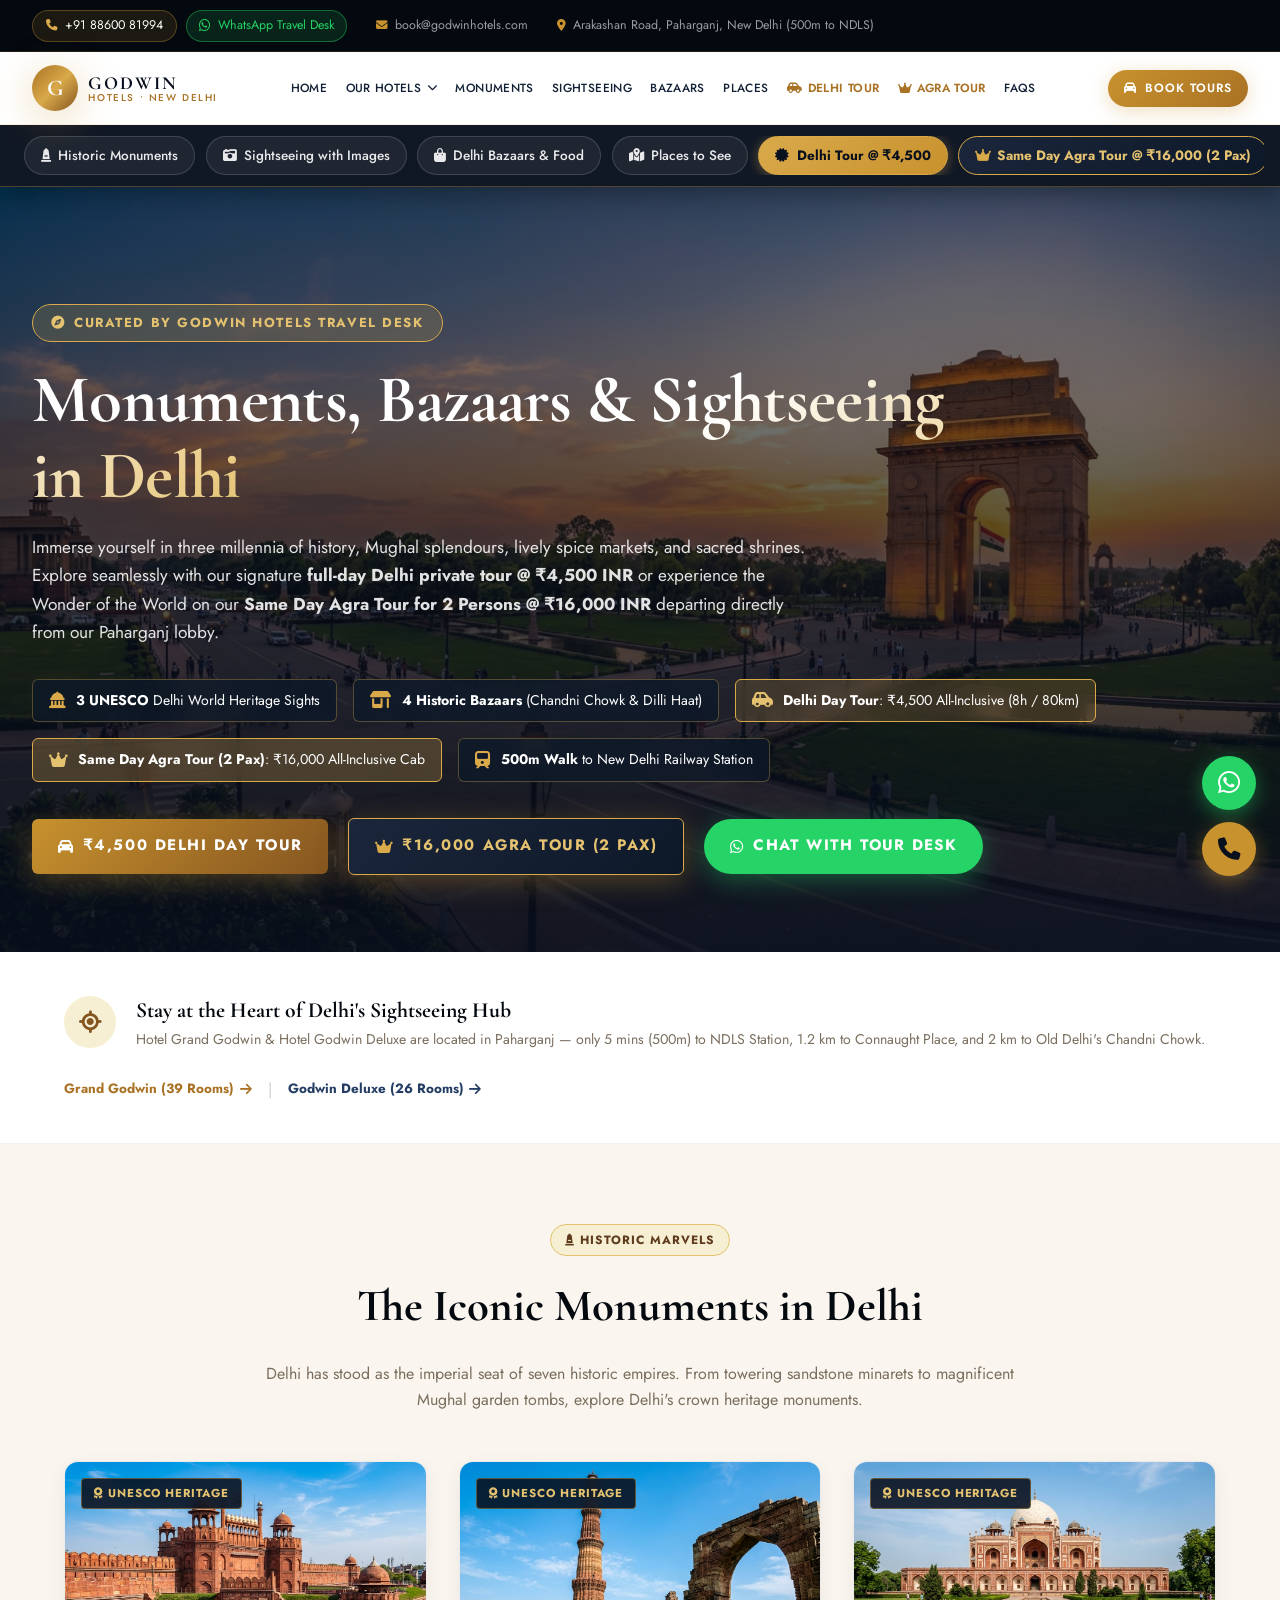
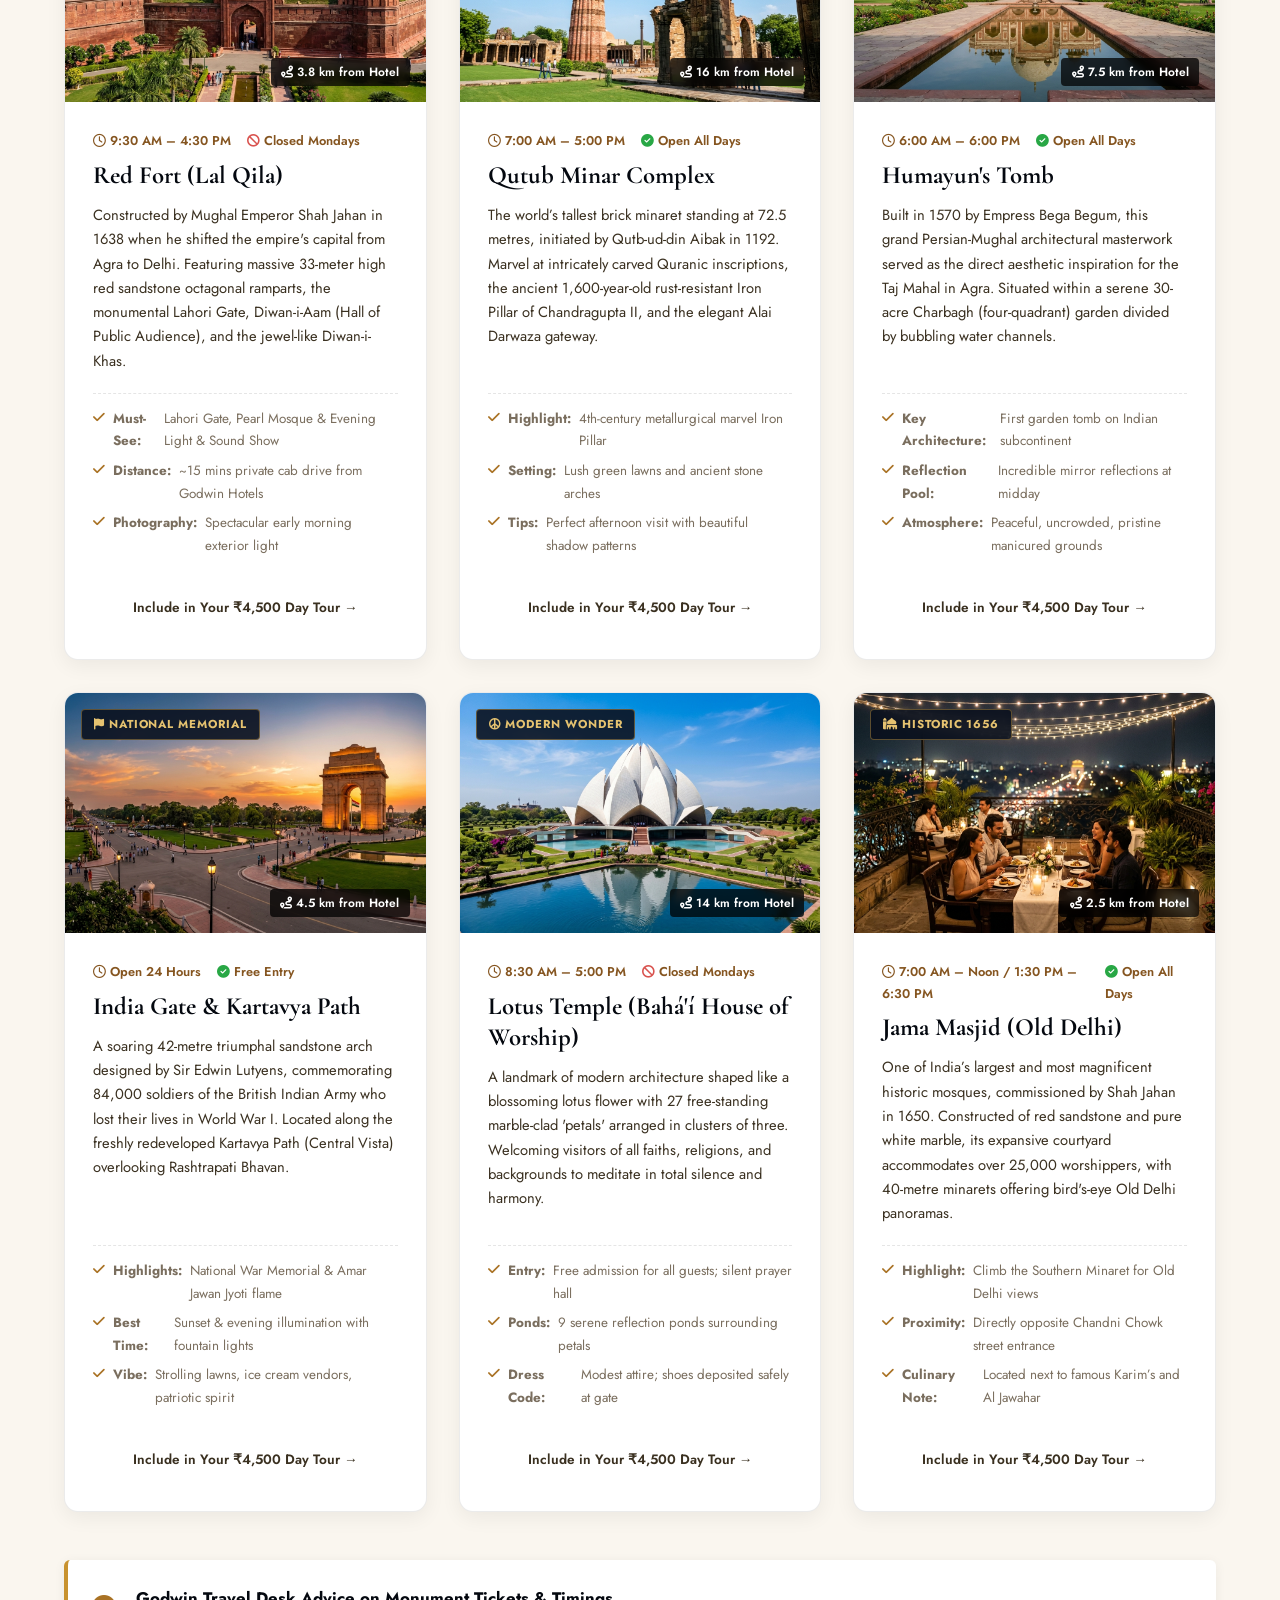
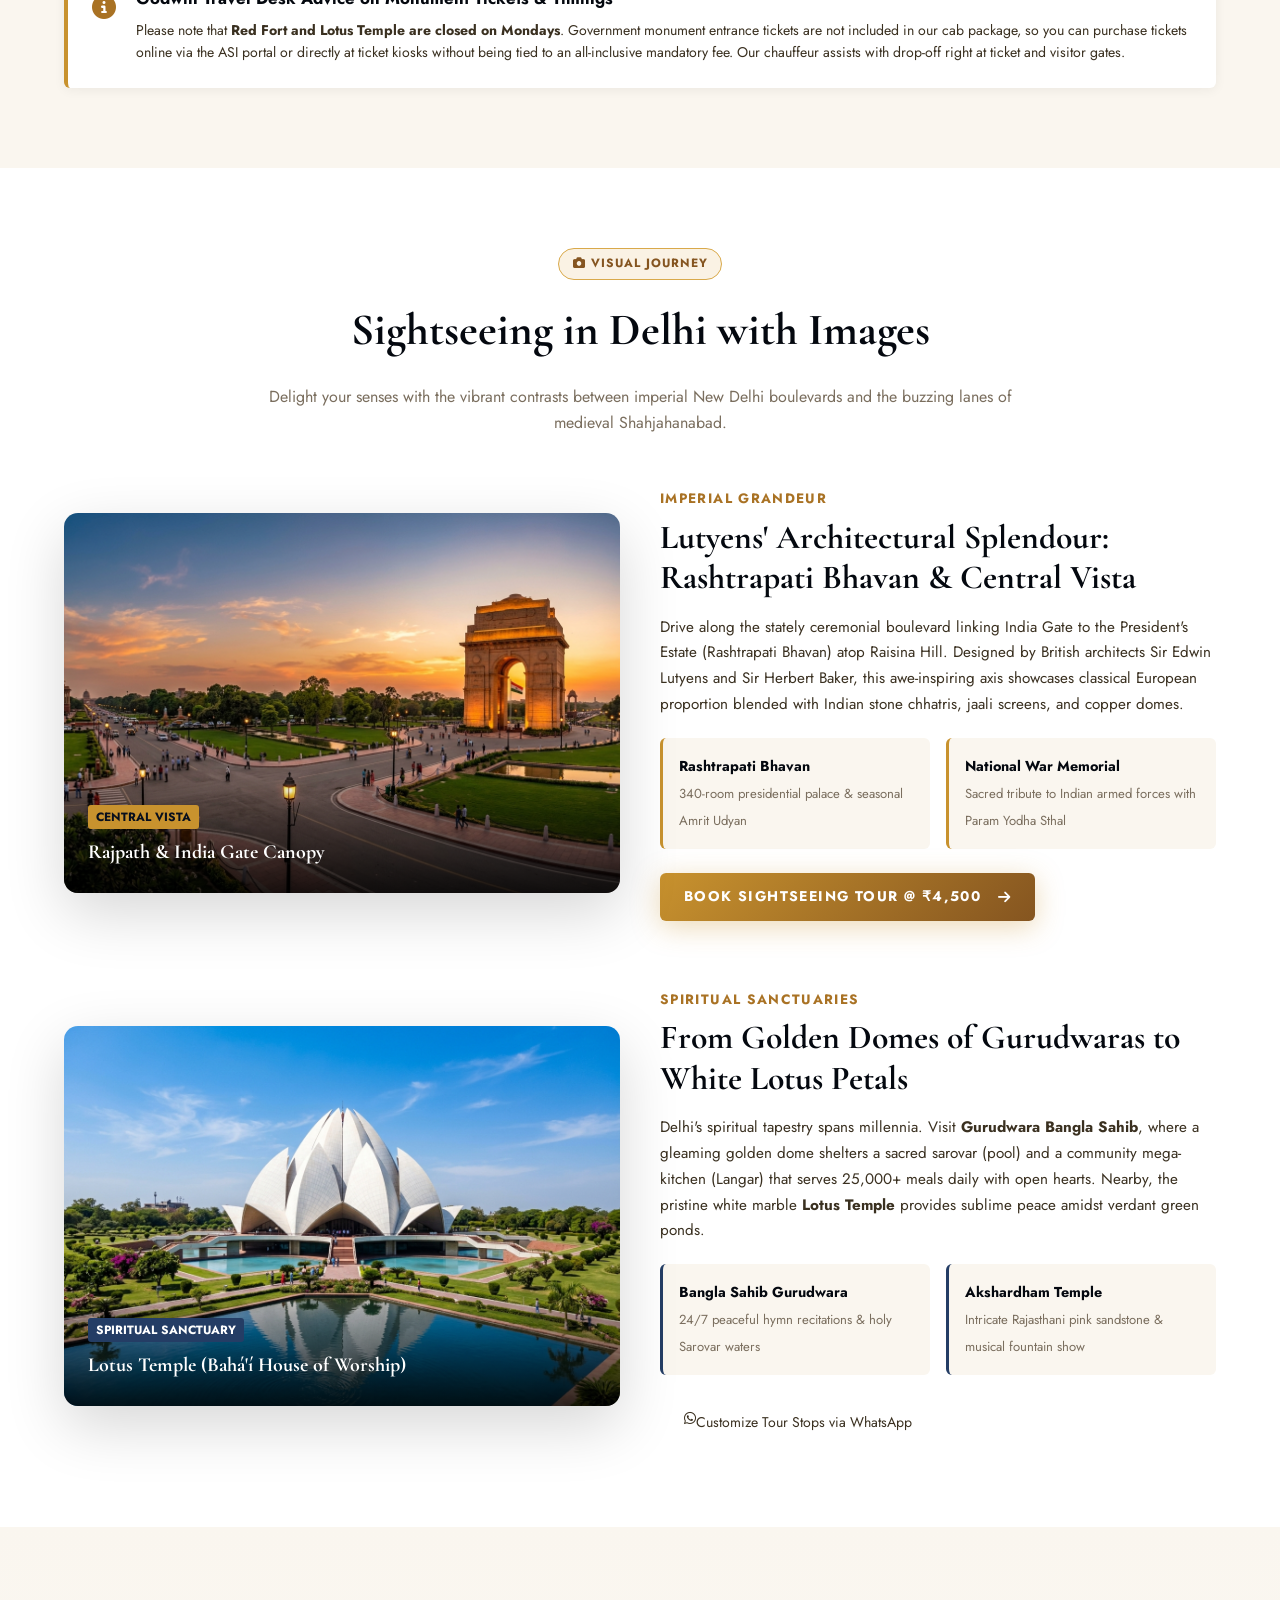
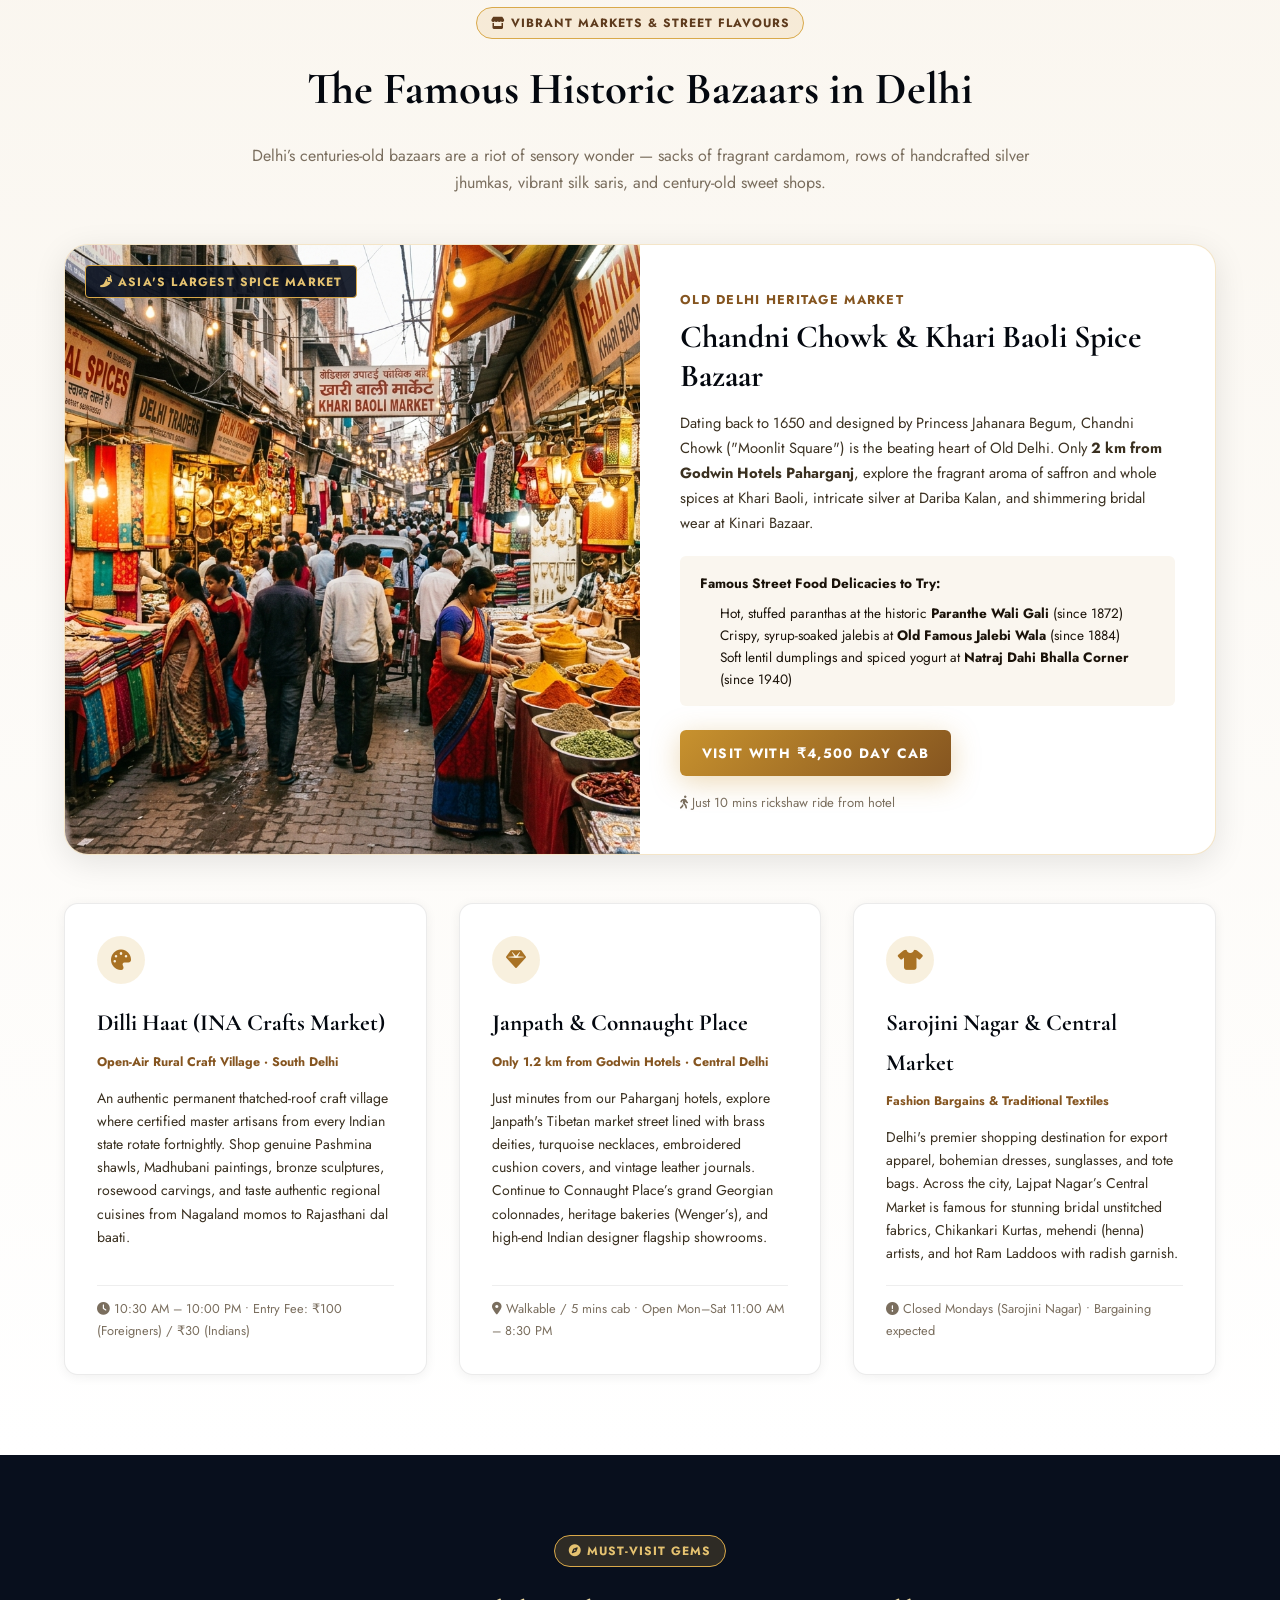
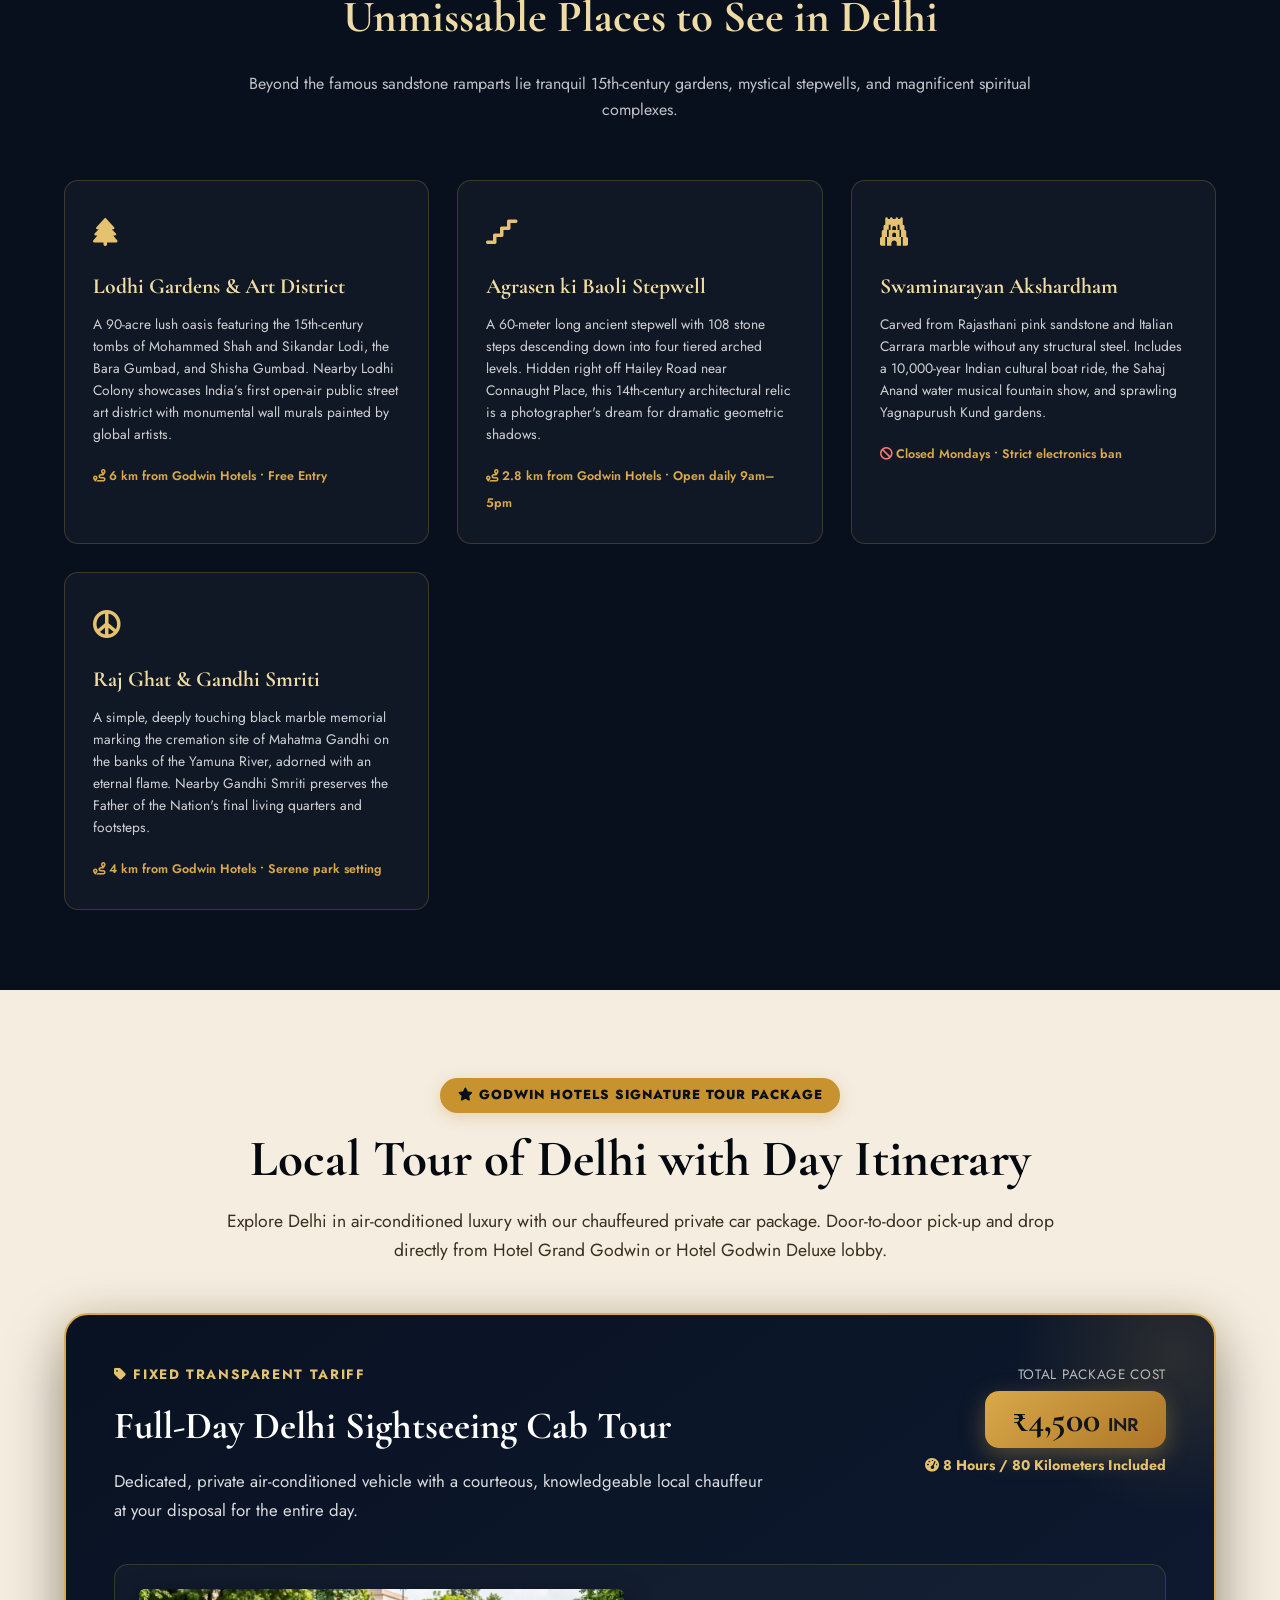
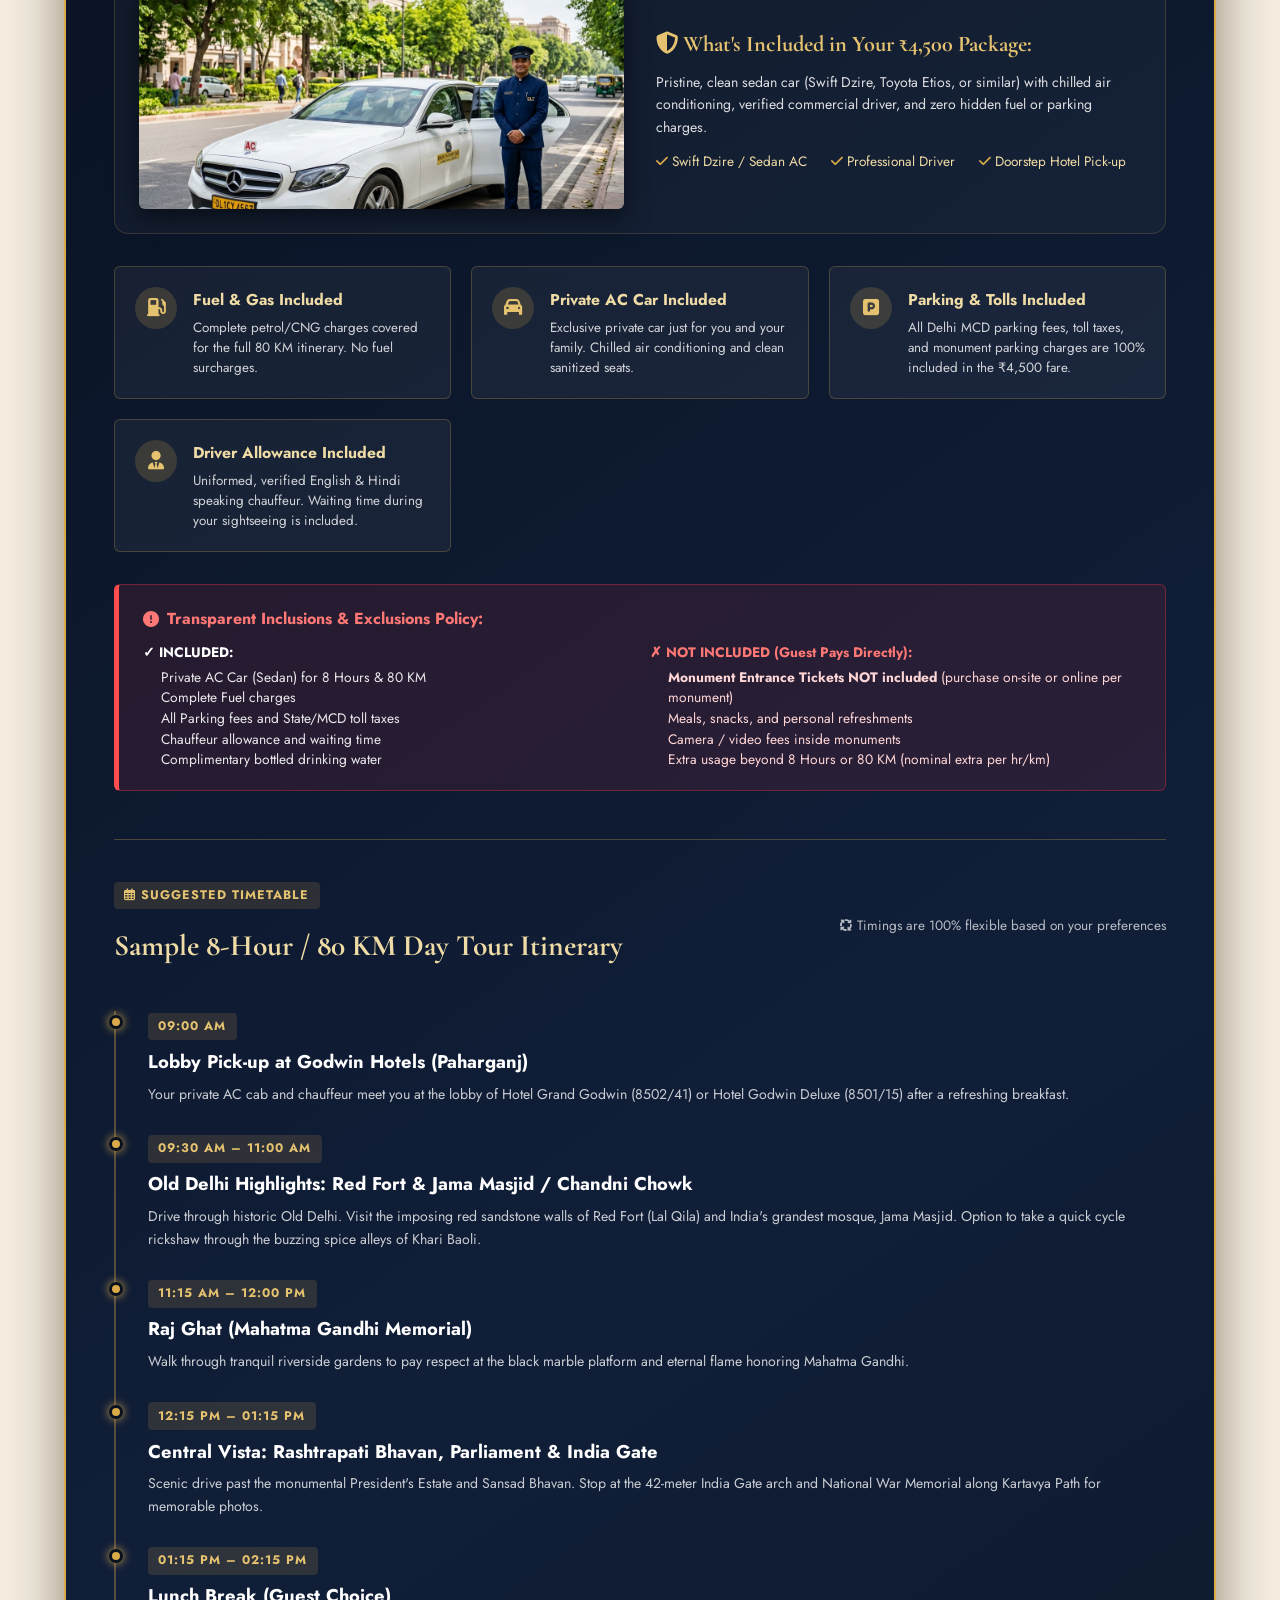
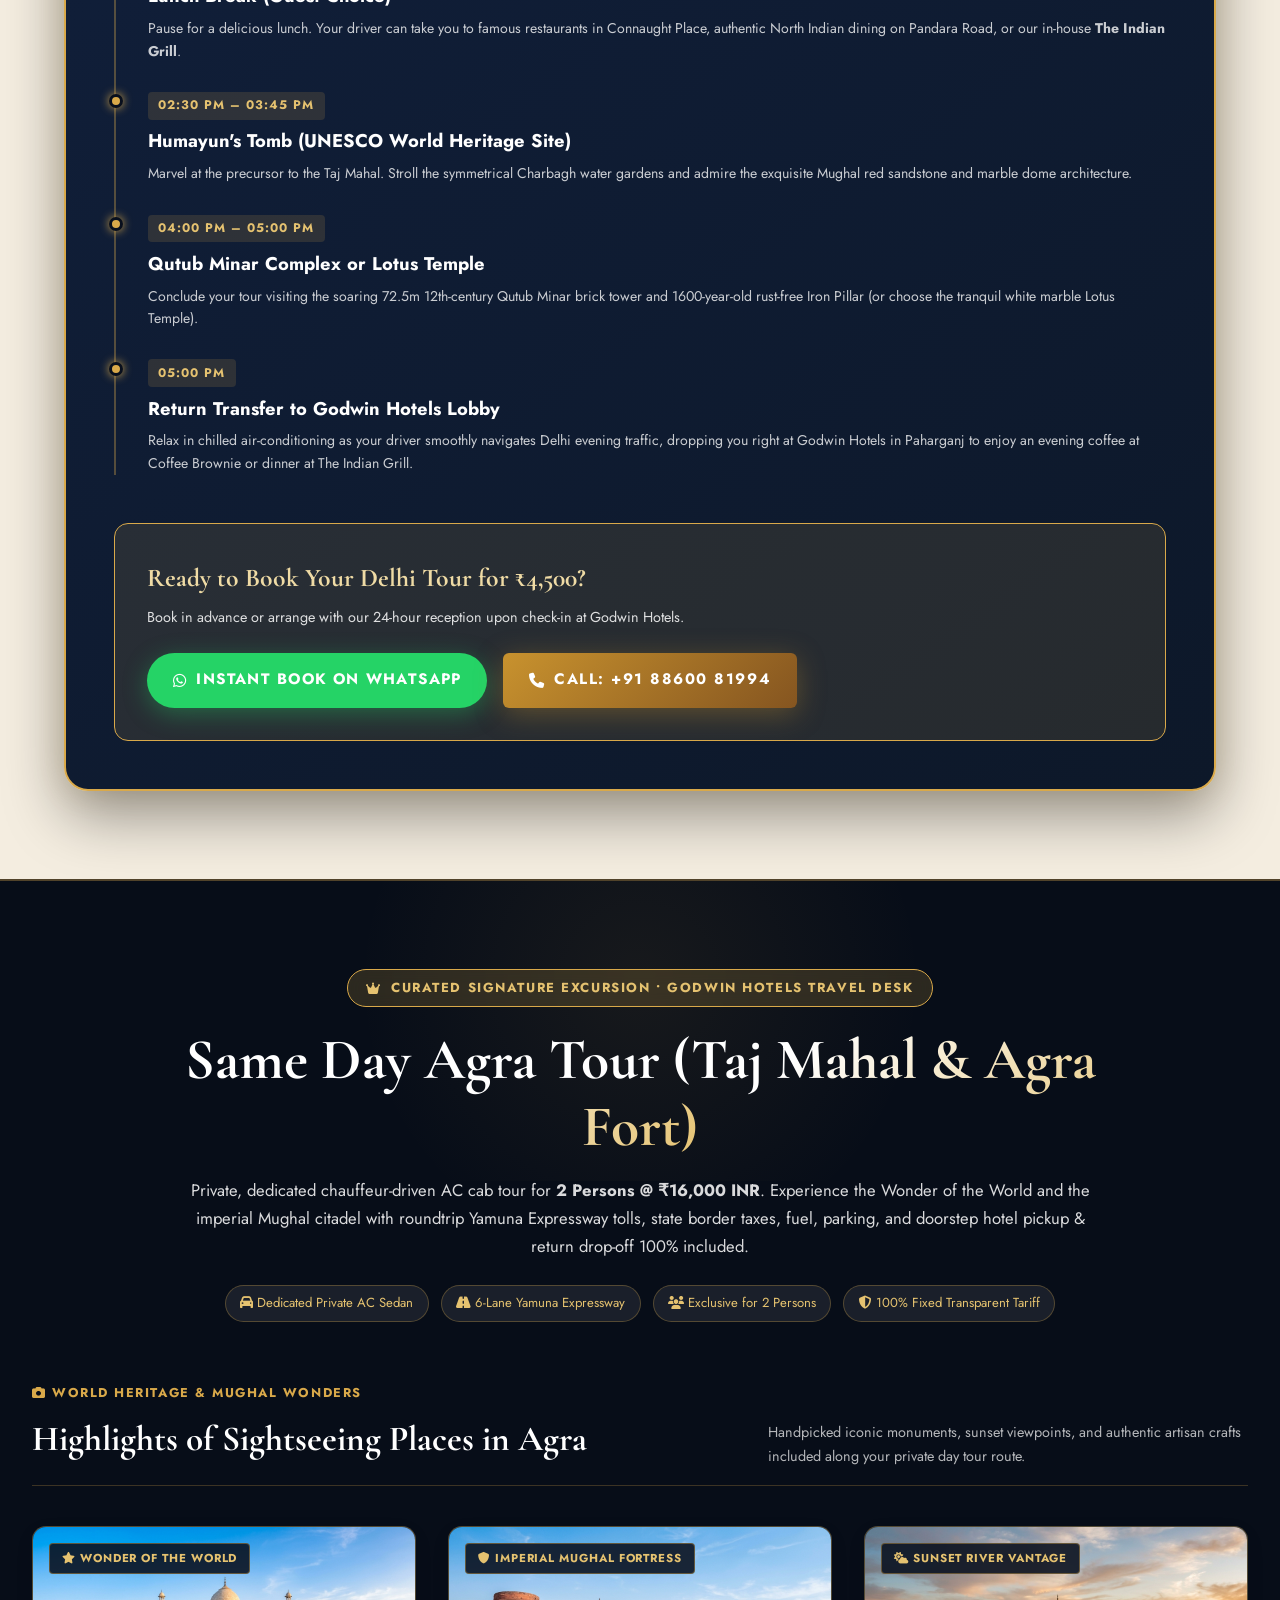
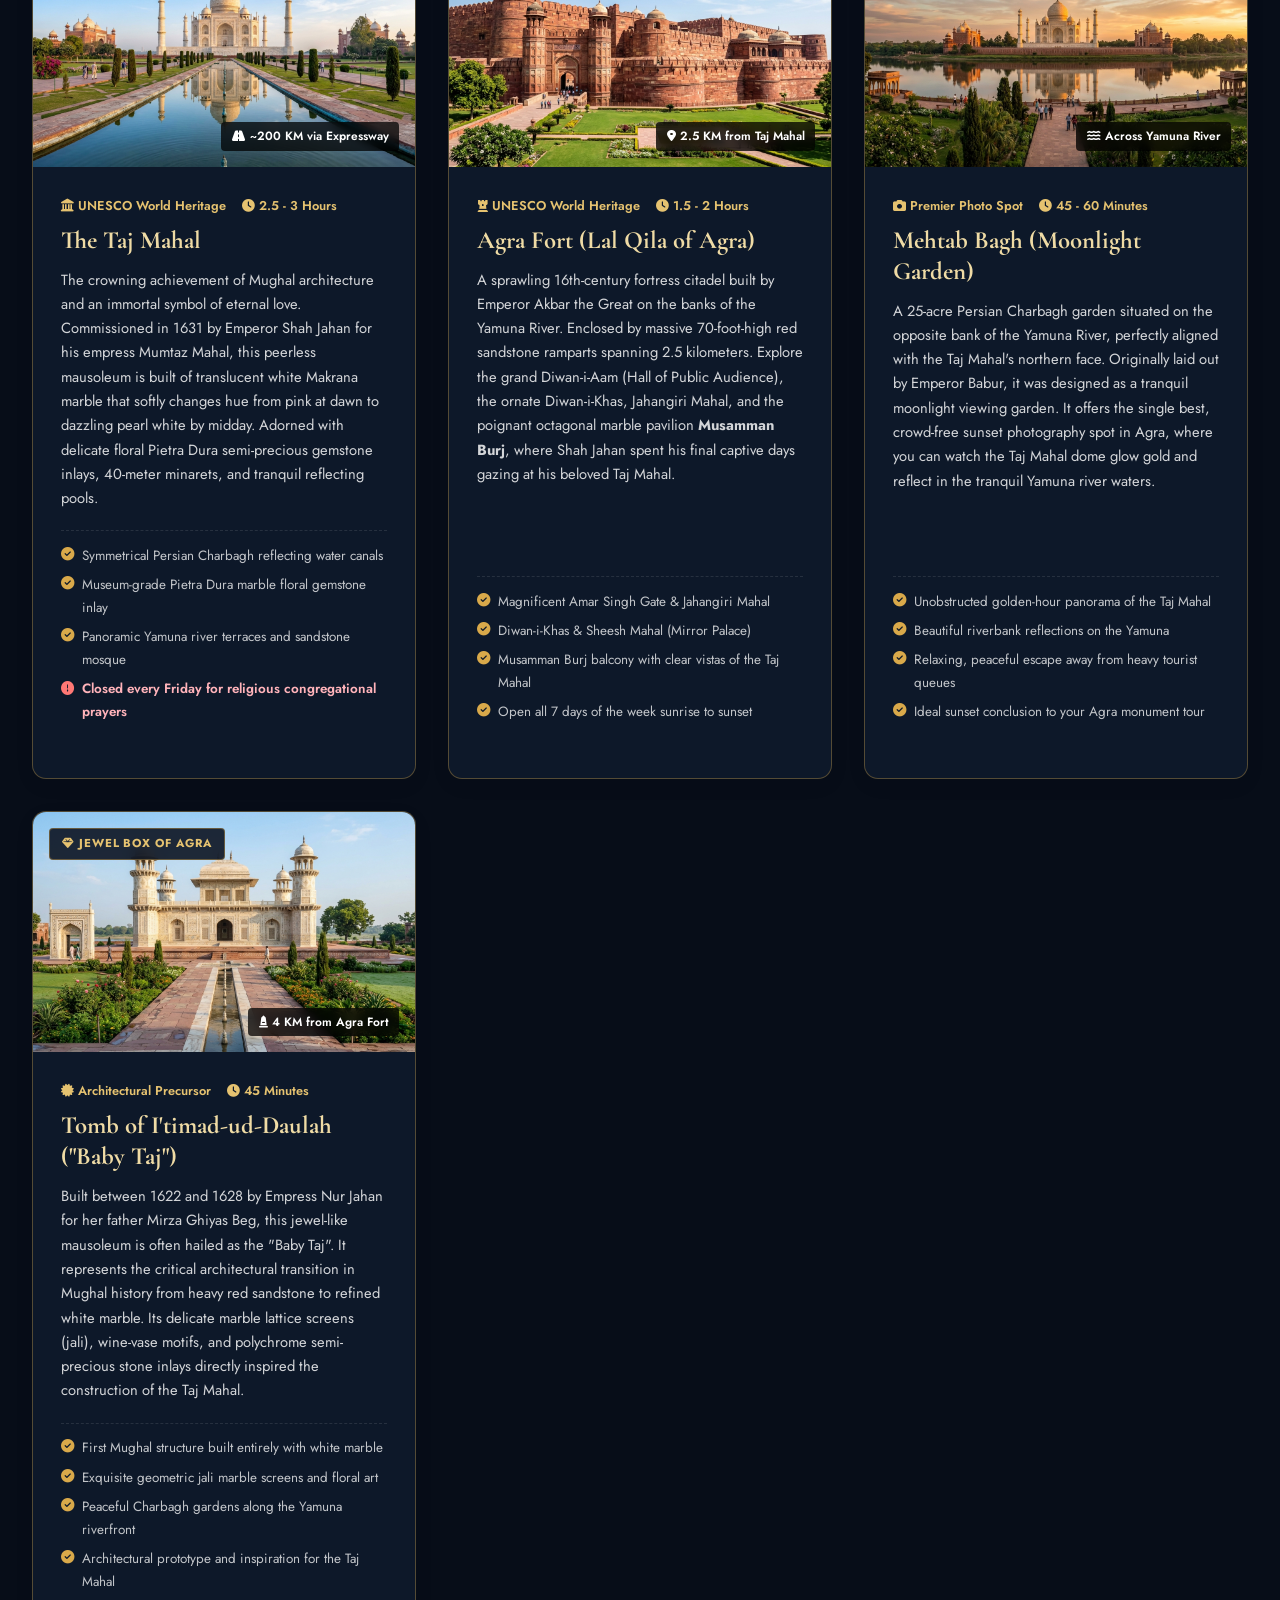
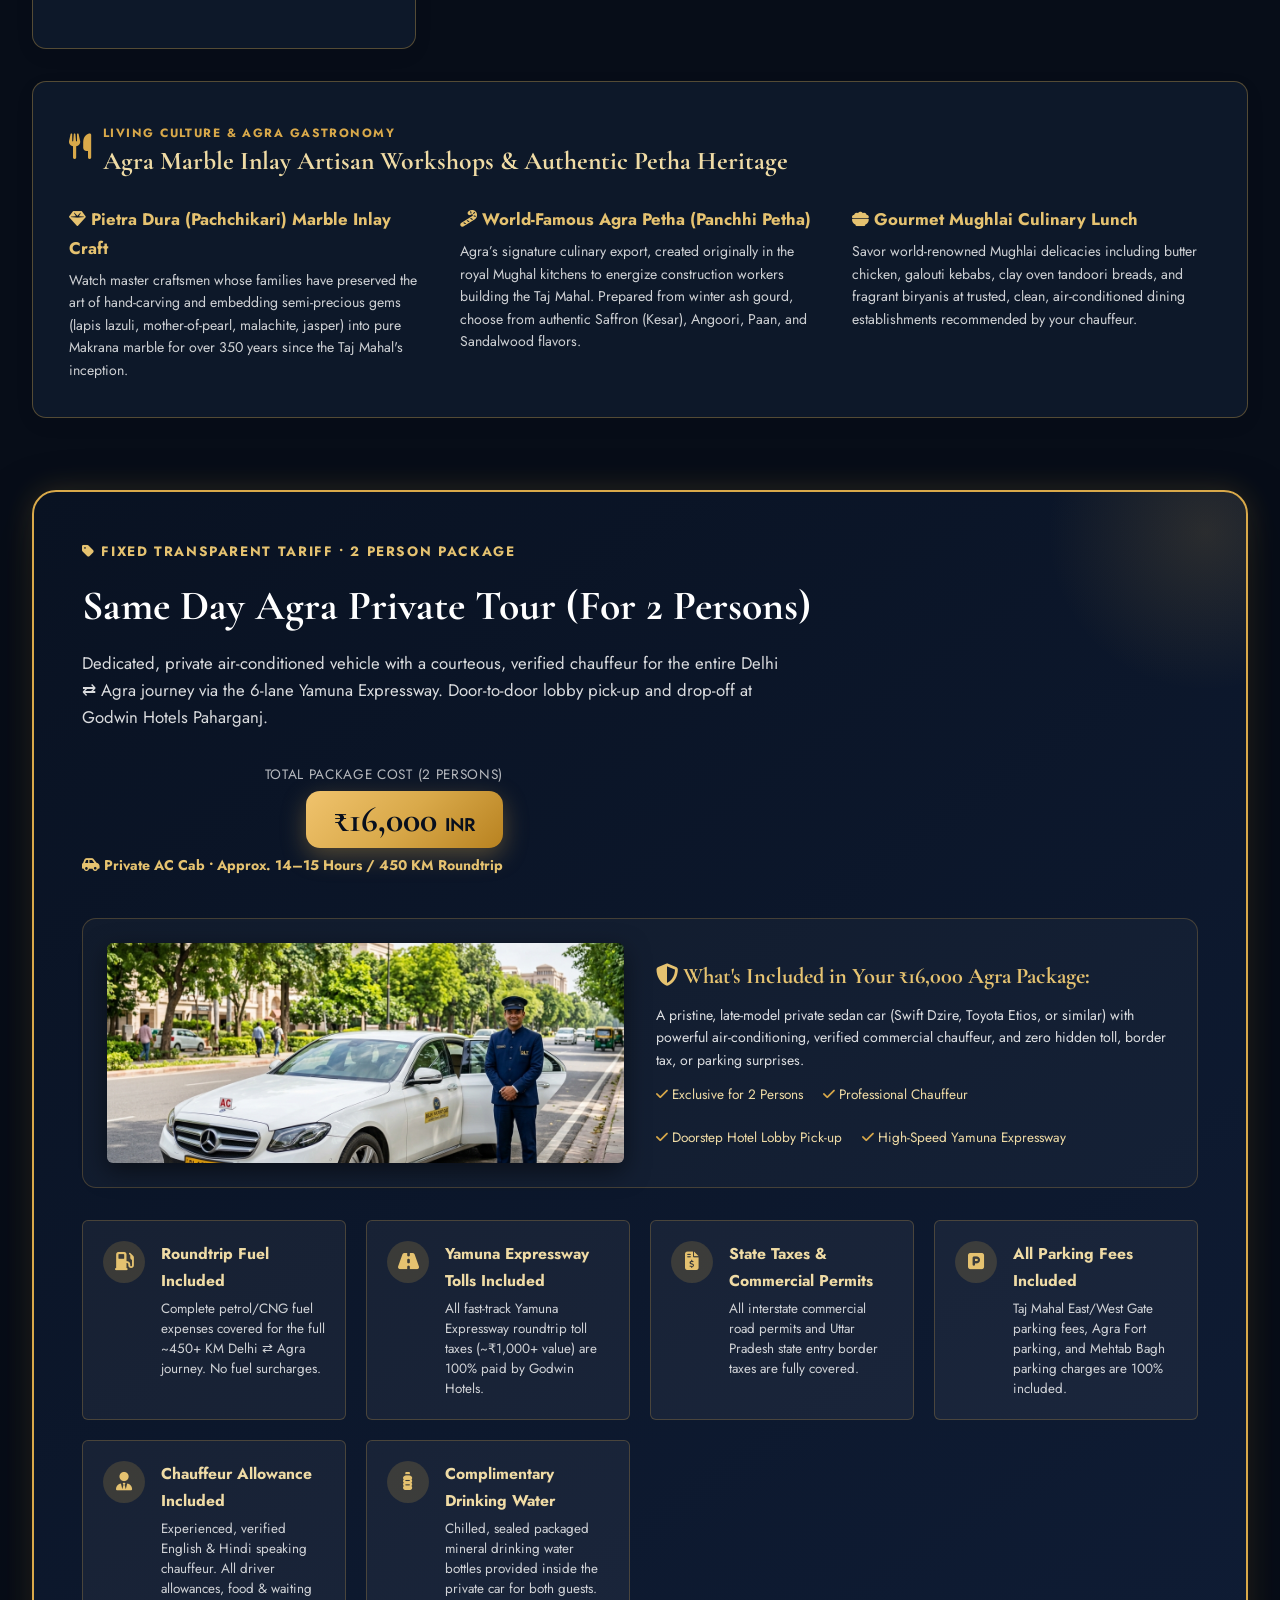
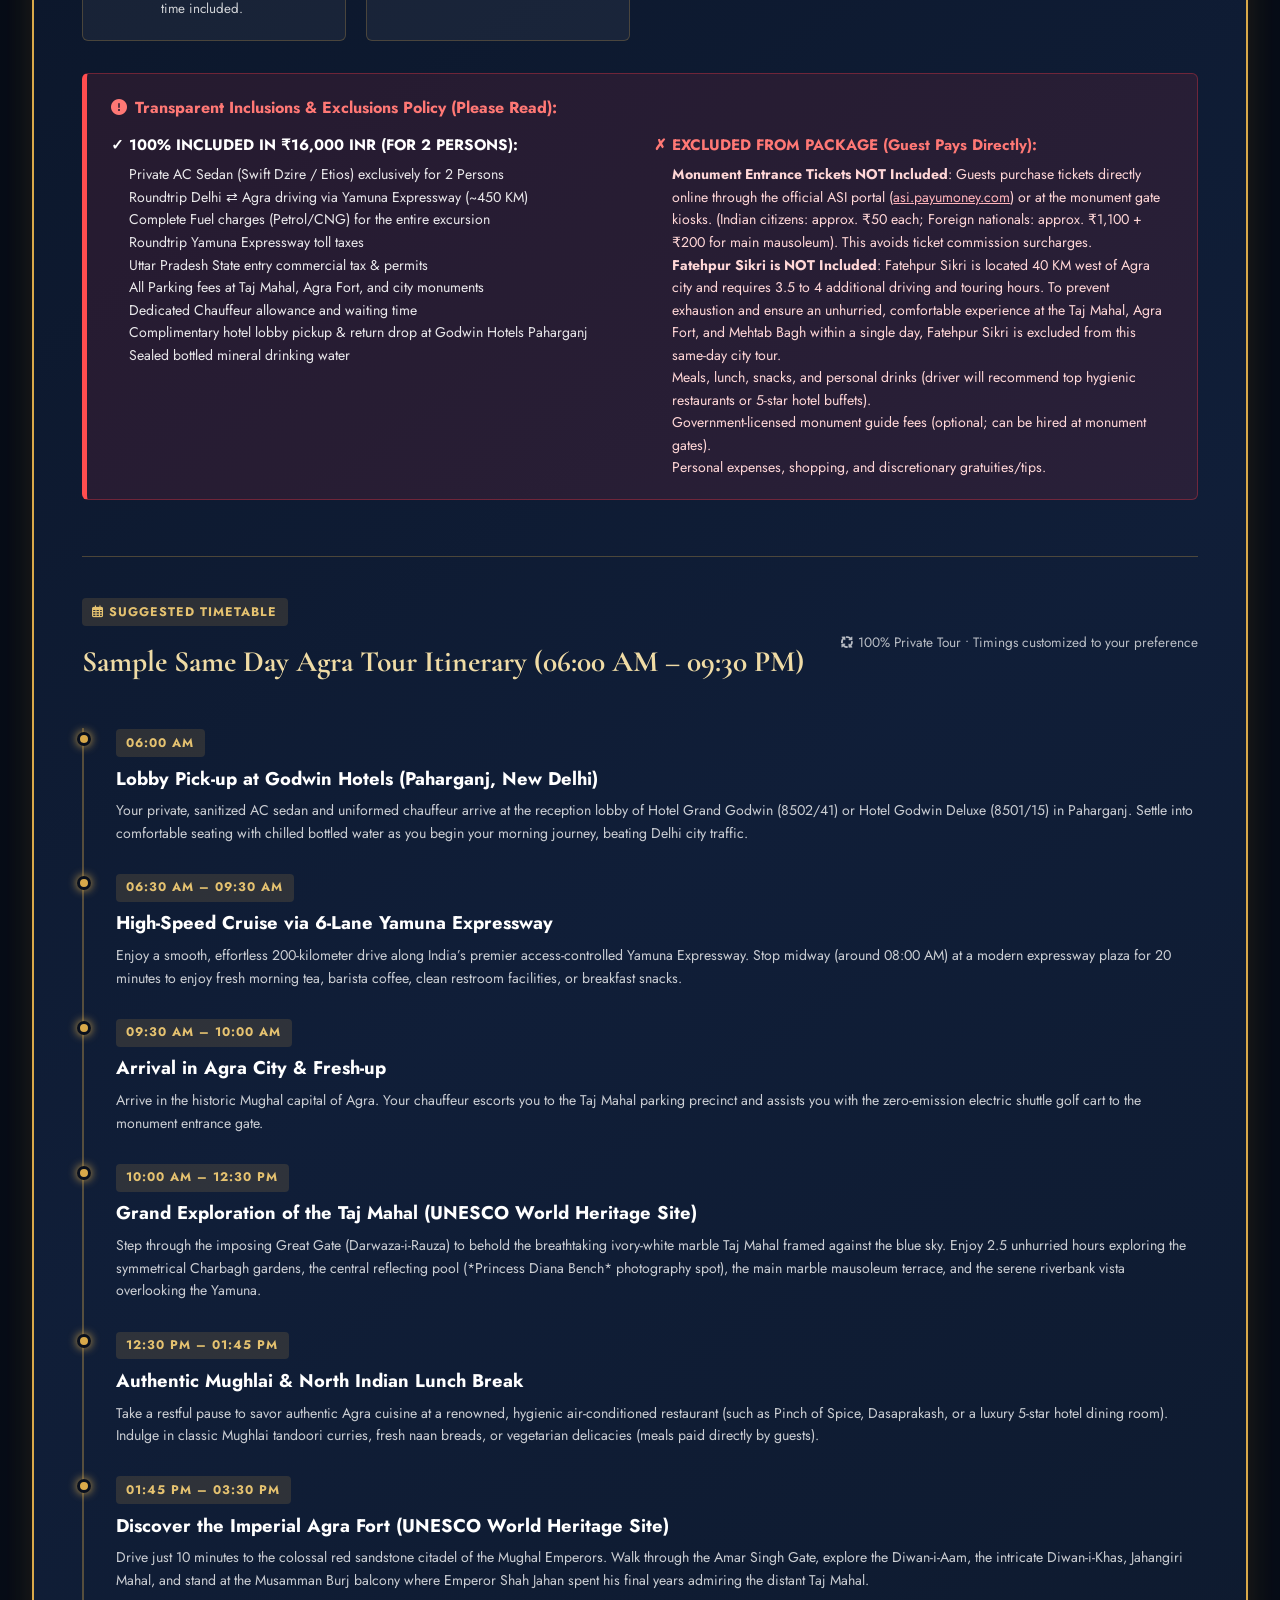
==== delhi-sightseeing/index.html @ 2bdeebdd "fix(footer): remove misplaced Facts Sheet JSON link and update sightseeing nav" ====
<!DOCTYPE html>
<html lang="en">
<head>
  <meta charset="UTF-8">
  <meta name="viewport" content="width=device-width, initial-scale=1.0, viewport-fit=cover">
  <meta name="theme-color" content="#080f1d">
  <title>Delhi Sightseeing &amp; Same Day Agra Tour (Taj Mahal) | Godwin Hotels Delhi</title>
  <meta name="description" content="Discover top Delhi monuments and book our 1-Day Delhi Tour @ ₹4,500 INR or Same Day Agra Tour for 2 Persons @ ₹16,000 INR (Taj Mahal &amp; Agra Fort) with private AC car, driver, fuel, expressway tolls &amp; parking included. Lobby pickup at Godwin Hotels Paharganj.">
  <meta name="keywords" content="delhi sightseeing, same day agra tour, agra tour from delhi, taj mahal tour 16000, agra tour 2 persons, monuments in delhi, delhi day tour 4500, agra fort, mehtab bagh, godwin hotels travel desk">
  <link rel="canonical" href="https://godwinhotels.com/delhi-sightseeing/">

  <!-- Open Graph / Meta -->
  <meta property="og:type" content="website">
  <meta property="og:title" content="Delhi Sightseeing &amp; Same Day Agra Tour (Taj Mahal &amp; Agra Fort) | Godwin Hotels">
  <meta property="og:description" content="Explore Delhi's historic sights or take our Same Day Agra Tour for 2 Persons @ ₹16,000 INR with private AC car, driver, fuel, Yamuna Expressway tolls, taxes, and parking included.">
  <meta property="og:image" content="../assets/images/taj_mahal.jpg">
  <meta property="og:url" content="https://godwinhotels.com/delhi-sightseeing/">

  <!-- Favicon & Fonts -->
  <link rel="icon" type="image/x-icon" href="../assets/images/favicon.ico">
  <link rel="preconnect" href="https://fonts.googleapis.com">
  <link rel="preconnect" href="https://fonts.gstatic.com" crossorigin>
  <link href="https://fonts.googleapis.com/css2?family=Cormorant+Garamond:ital,wght@0,300;0,400;0,500;0,600;0,700;1,300;1,400;1,600&family=Jost:wght@200;300;400;500;600;700&family=Playfair+Display:ital,wght@0,400;0,700;1,400&display=swap" rel="stylesheet">
  <link rel="stylesheet" href="https://cdnjs.cloudflare.com/ajax/libs/font-awesome/6.5.1/css/all.min.css" integrity="sha512-DTOQO9RWCH3ppGqcWaEA1BIZOC6xxalwEsw9c2QQeAIftl+Vegovlnee1c9QX4TctnWMn13TZye+giMm8e2LwA==" crossorigin="anonymous" referrerpolicy="no-referrer">

  <!-- Core & Dedicated Styles -->
  <link rel="stylesheet" href="../assets/css/style.css">
  <link rel="stylesheet" href="../assets/css/hotel-page.css">

  <style>
    /* ─── Delhi Sightseeing Specific Page Enhancements ─── */
    .sight-hero {
      position: relative;
      min-height: 85vh;
      display: flex;
      align-items: center;
      background: linear-gradient(180deg, rgba(8, 15, 29, 0.45) 0%, rgba(8, 15, 29, 0.90) 100%),
                  url('../assets/images/delhi_hero.jpg') center/cover no-repeat;
      color: #fff;
      padding: 7rem 0 4.5rem;
    }
    .hero-badge-pill {
      display: inline-flex;
      align-items: center;
      gap: 0.5rem;
      padding: 0.45rem 1.15rem;
      border-radius: 999px;
      background: rgba(217, 169, 74, 0.18);
      border: 1px solid var(--gold-400);
      color: var(--gold-300);
      font-size: 0.82rem;
      font-weight: 700;
      letter-spacing: 0.12em;
      text-transform: uppercase;
      margin-bottom: 1.25rem;
      backdrop-filter: blur(8px);
    }
    .hero-title {
      font-family: var(--font-display);
      font-size: clamp(2.5rem, 5.5vw, 4.2rem);
      line-height: 1.12;
      font-weight: 700;
      color: #fff;
      margin-bottom: 1.25rem;
      max-width: 950px;
    }
    .hero-title span {
      background: linear-gradient(135deg, #fff 20%, var(--gold-300) 100%);
      -webkit-background-clip: text;
      -webkit-text-fill-color: transparent;
    }
    .hero-lead {
      font-size: clamp(1rem, 1.35vw, 1.25rem);
      color: rgba(255, 255, 255, 0.88);
      max-width: 780px;
      line-height: 1.65;
      margin-bottom: 2rem;
    }
    .hero-badges-grid {
      display: flex;
      flex-wrap: wrap;
      gap: 1rem;
      margin-bottom: 2.25rem;
    }
    .hero-badge-item {
      display: flex;
      align-items: center;
      gap: 0.65rem;
      background: rgba(13, 24, 41, 0.75);
      border: 1px solid rgba(217, 169, 74, 0.35);
      border-radius: var(--radius-sm);
      padding: 0.55rem 1rem;
      font-size: 0.88rem;
      color: #fff;
      backdrop-filter: blur(10px);
    }
    .hero-badge-item i {
      color: var(--gold-400);
      font-size: 1.05rem;
    }

    /* Sub-nav quick pill links */
    .quick-jump-nav {
      position: sticky;
      top: 72px;
      z-index: 99;
      background: rgba(8, 15, 29, 0.96);
      border-bottom: 1px solid rgba(217, 169, 74, 0.3);
      padding: 0.65rem 0;
      backdrop-filter: blur(12px);
      -webkit-backdrop-filter: blur(12px);
      box-shadow: 0 8px 24px rgba(0,0,0,0.3);
      width: 100%;
      max-width: 100%;
      overflow: hidden;
    }
    .quick-jump-nav .container-wide {
      width: 100%;
      max-width: 100%;
      padding: 0 1rem;
      overflow: hidden;
    }
    .quick-jump-inner {
      display: flex;
      align-items: center;
      gap: 0.65rem;
      overflow-x: auto;
      white-space: nowrap;
      -webkit-overflow-scrolling: touch;
      scrollbar-width: none;
      -ms-overflow-style: none;
      padding: 0 0.5rem;
      width: 100%;
      max-width: 100%;
    }
    .quick-jump-inner::-webkit-scrollbar { display: none; }
    .jump-pill {
      display: inline-flex;
      align-items: center;
      gap: 0.45rem;
      padding: 0.45rem 1rem;
      border-radius: 999px;
      background: rgba(255, 255, 255, 0.06);
      border: 1px solid rgba(255, 255, 255, 0.15);
      color: rgba(255, 255, 255, 0.9);
      font-size: 0.85rem;
      font-weight: 500;
      transition: all 0.25s ease;
      touch-action: manipulation;
    }
    .jump-pill:hover, .jump-pill.active {
      background: var(--gold-500);
      border-color: var(--gold-400);
      color: #080f1d;
      font-weight: 700;
    }
    .jump-pill.tour-highlight {
      background: linear-gradient(135deg, #d9a94a 0%, #c8922e 100%);
      color: #080f1d;
      font-weight: 700;
      box-shadow: 0 2px 12px rgba(217, 169, 74, 0.4);
    }

    /* Cards grid */
    .sight-grid {
      display: grid;
      grid-template-columns: repeat(auto-fit, minmax(min(100%, 320px), 1fr));
      gap: 2rem;
      margin-top: 2.5rem;
    }
    @media (max-width: 640px) {
      .sight-grid { grid-template-columns: 1fr; gap: 1.5rem; }
    }
    .sight-card {
      background: #ffffff;
      border-radius: var(--radius-md);
      overflow: hidden;
      border: 1px solid rgba(0, 0, 0, 0.08);
      box-shadow: 0 6px 20px rgba(0, 0, 0, 0.06);
      display: flex;
      flex-direction: column;
      transition: transform 0.3s ease, box-shadow 0.3s ease;
    }
    .sight-card:hover {
      transform: translateY(-6px);
      box-shadow: 0 16px 36px rgba(0, 0, 0, 0.14);
    }
    .sight-card-media {
      position: relative;
      height: 240px;
      overflow: hidden;
      background: var(--navy-900);
    }
    .sight-card-media img {
      width: 100%;
      height: 100%;
      object-fit: cover;
      transition: transform 0.5s ease;
    }
    .sight-card:hover .sight-card-media img {
      transform: scale(1.05);
    }
    .sight-tag {
      position: absolute;
      top: 1rem;
      left: 1rem;
      background: rgba(8, 15, 29, 0.88);
      color: var(--gold-300);
      font-size: 0.72rem;
      font-weight: 700;
      letter-spacing: 0.08em;
      text-transform: uppercase;
      padding: 0.3rem 0.75rem;
      border-radius: 4px;
      border: 1px solid rgba(217, 169, 74, 0.4);
      backdrop-filter: blur(6px);
    }
    .sight-distance {
      position: absolute;
      bottom: 1rem;
      right: 1rem;
      background: rgba(0, 0, 0, 0.75);
      color: #fff;
      font-size: 0.75rem;
      font-weight: 600;
      padding: 0.25rem 0.65rem;
      border-radius: 4px;
      backdrop-filter: blur(4px);
    }
    .sight-card-body {
      padding: 1.75rem;
      display: flex;
      flex-direction: column;
      flex-grow: 1;
    }
    .sight-meta {
      display: flex;
      align-items: center;
      gap: 1rem;
      font-size: 0.8rem;
      color: var(--gold-700);
      font-weight: 600;
      margin-bottom: 0.5rem;
    }
    .sight-card-title {
      font-family: var(--font-display);
      font-size: 1.55rem;
      color: var(--navy-950);
      font-weight: 700;
      margin-bottom: 0.75rem;
      line-height: 1.25;
    }
    .sight-card-desc {
      font-size: 0.92rem;
      color: var(--text-body);
      line-height: 1.65;
      margin-bottom: 1.25rem;
      flex-grow: 1;
    }
    .sight-features-list {
      list-style: none;
      padding: 0;
      margin: 0 0 1.25rem;
      font-size: 0.84rem;
      color: var(--text-muted);
      border-top: 1px dashed rgba(0,0,0,0.1);
      padding-top: 0.85rem;
    }
    .sight-features-list li {
      margin-bottom: 0.4rem;
      display: flex;
      align-items: flex-start;
      gap: 0.5rem;
    }
    .sight-features-list li i {
      color: var(--gold-600);
      margin-top: 0.2rem;
    }

    /* ─── Tour Itinerary Featured Showcase Card ─── */
    .tour-package-hero {
      background: linear-gradient(145deg, #091222 0%, #101e38 55%, #0d1829 100%);
      border: 2px solid var(--gold-400);
      border-radius: var(--radius-lg);
      padding: 3rem;
      color: #fff;
      box-shadow: 0 24px 60px rgba(0, 0, 0, 0.4), 0 0 30px rgba(217, 169, 74, 0.2);
      position: relative;
      overflow: hidden;
      margin-top: 3rem;
    }
    .tour-package-hero::before {
      content: "";
      position: absolute;
      top: -120px;
      right: -120px;
      width: 320px;
      height: 320px;
      background: radial-gradient(circle, rgba(217, 169, 74, 0.15) 0%, transparent 70%);
      border-radius: 50%;
      pointer-events: none;
    }
    .tour-price-badge {
      display: inline-block;
      background: linear-gradient(135deg, var(--gold-400) 0%, var(--gold-600) 100%);
      color: #080f1d;
      font-family: var(--font-display);
      font-size: 2.25rem;
      font-weight: 800;
      padding: 0.65rem 1.75rem;
      border-radius: var(--radius-md);
      box-shadow: 0 8px 24px rgba(217, 169, 74, 0.35);
      line-height: 1;
    }
    .tour-inclusions-grid {
      display: grid;
      grid-template-columns: repeat(auto-fit, minmax(min(100%, 260px), 1fr));
      gap: 1.25rem;
      margin: 2rem 0;
    }
    .inclusion-box {
      background: rgba(255, 255, 255, 0.05);
      border: 1px solid rgba(217, 169, 74, 0.25);
      border-radius: var(--radius-sm);
      padding: 1.25rem;
      display: flex;
      gap: 1rem;
      align-items: flex-start;
    }
    .inclusion-icon {
      width: 42px;
      height: 42px;
      min-width: 42px;
      border-radius: 50%;
      background: rgba(217, 169, 74, 0.18);
      display: flex;
      align-items: center;
      justify-content: center;
      color: var(--gold-300);
      font-size: 1.15rem;
    }
    .inclusion-title {
      font-size: 0.98rem;
      font-weight: 700;
      color: var(--gold-200);
      margin-bottom: 0.25rem;
    }
    .inclusion-desc {
      font-size: 0.84rem;
      color: rgba(255, 255, 255, 0.8);
      line-height: 1.5;
    }

    /* Exclusion Callout Alert */
    .exclusion-callout {
      background: rgba(220, 53, 69, 0.12);
      border: 1px solid rgba(220, 53, 69, 0.4);
      border-left: 5px solid #ff4d4f;
      border-radius: var(--radius-sm);
      padding: 1.25rem 1.5rem;
      margin: 1.75rem 0;
      color: #ffd6d6;
    }
    .exclusion-callout h5 {
      color: #ff7875;
      font-size: 1rem;
      font-weight: 700;
      margin-bottom: 0.35rem;
      display: flex;
      align-items: center;
      gap: 0.5rem;
    }

    /* Hour by Hour Timeline */
    .timeline-wrap {
      position: relative;
      margin: 2.5rem 0 1rem;
      padding-left: 2rem;
      border-left: 2px solid rgba(217, 169, 74, 0.35);
    }
    .timeline-node {
      position: relative;
      margin-bottom: 1.75rem;
    }
    .timeline-node::before {
      content: "";
      position: absolute;
      left: -2rem;
      top: 0.25rem;
      width: 14px;
      height: 14px;
      border-radius: 50%;
      background: var(--gold-400);
      border: 3px solid #080f1d;
      transform: translateX(-50%);
      box-shadow: 0 0 10px var(--gold-400);
    }
    .timeline-time {
      display: inline-block;
      font-size: 0.78rem;
      font-weight: 700;
      letter-spacing: 0.08em;
      text-transform: uppercase;
      color: var(--gold-300);
      background: rgba(217, 169, 74, 0.15);
      padding: 0.2rem 0.65rem;
      border-radius: 4px;
      margin-bottom: 0.35rem;
    }
    .timeline-title {
      font-size: 1.15rem;
      font-weight: 700;
      color: #ffffff;
      margin-bottom: 0.35rem;
    }
    .timeline-desc {
      font-size: 0.88rem;
      color: rgba(255, 255, 255, 0.78);
      line-height: 1.6;
    }

    /* Responsive adjustments for Tablets, Laptops & Mobile / Apple / Android */
    @media (max-width: 1024px) {
      .tour-package-hero { padding: 2rem; }
    }
    @media (max-width: 768px) {
      .tour-package-hero { padding: 1.5rem 1.25rem; }
      .tour-price-badge { font-size: 1.85rem; padding: 0.5rem 1.25rem; }
      .tour-inclusions-grid { grid-template-columns: 1fr; }
      .timeline-wrap { padding-left: 1.25rem; }
      .timeline-node::before { left: -1.25rem; }
      .hero-title { font-size: clamp(2rem, 7vw, 2.85rem); }
      .hero-lead { font-size: 1rem; }
      .hero-badges-grid { gap: 0.65rem; }
      .hero-badge-item { font-size: 0.8rem; padding: 0.45rem 0.75rem; width: 100%; }
    }
    @media (max-width: 480px) {
      .tour-package-hero { padding: 1.25rem 1rem; border-radius: var(--radius-md); }
      .inclusion-box { padding: 1rem; }
      .exclusion-callout { padding: 1rem; }
    }
  </style>

  <!-- Schema.org Structured Data -->
  <script type="application/ld+json">
  {
    "@context": "https://schema.org",
    "@graph": [
      {
        "@type": "TouristDestination",
        "name": "Delhi Heritage & Cultural Sightseeing",
        "description": "Comprehensive travel guide to Delhi monuments, Chandni Chowk bazaars, and private 1-day guided cab tours organized by Godwin Hotels Paharganj New Delhi.",
        "url": "https://godwinhotels.com/delhi-sightseeing/",
        "containedInPlace": {
          "@type": "AdministrativeArea",
          "name": "New Delhi, Delhi, India"
        }
      },
      {
        "@type": "TouristTrip",
        "@id": "https://godwinhotels.com/delhi-sightseeing/#delhi-day-tour",
        "name": "Full Day Delhi Sightseeing Local Tour (8 Hours / 80 KM)",
        "description": "Private chauffeured air-conditioned Delhi city tour covering Red Fort, India Gate, Qutub Minar, Humayun's Tomb, Lotus Temple, and Chandni Chowk. Fuel, private car, and parking included at ₹4,500 INR. Monument tickets excluded.",
        "touristType": ["International Tourists", "Domestic Travelers", "Family Groups"],
        "offers": {
          "@type": "Offer",
          "price": "4500",
          "priceCurrency": "INR",
          "availability": "https://schema.org/InStock",
          "validFrom": "2026-01-01",
          "description": "8 Hours / 80 KM private AC car tour. Includes fuel, private car, and parking. Monument entry tickets not included."
        },
        "provider": {
          "@type": "Hotel",
          "name": "Godwin Hotels Delhi Travel Desk",
          "telephone": "+91-88600-81994",
          "email": "book@godwinhotels.com",
          "address": {
            "@type": "PostalAddress",
            "streetAddress": "8502/41, Arakashan Road, Ram Nagar, Paharganj",
            "addressLocality": "New Delhi",
            "postalCode": "110055",
            "addressCountry": "IN"
          }
        }
      },
      {
        "@type": "TouristTrip",
        "@id": "https://godwinhotels.com/delhi-sightseeing/#agra-tour",
        "name": "Same Day Agra Tour for 2 Persons (Taj Mahal & Agra Fort)",
        "description": "Exclusive private chauffeured AC cab excursion from New Delhi (Godwin Hotels, Paharganj) to Agra for 2 persons at ₹16,000 INR. Highlights include Taj Mahal, Agra Fort, Mehtab Bagh, and Baby Taj. Private AC sedan, driver, fuel, Yamuna Expressway roundtrip tolls, UP state taxes, and parking included. Monument tickets and Fatehpur Sikri are excluded.",
        "touristType": ["Couples", "International Tourists", "Domestic Travelers", "Luxury Travelers"],
        "offers": {
          "@type": "Offer",
          "price": "16000",
          "priceCurrency": "INR",
          "availability": "https://schema.org/InStock",
          "validFrom": "2026-01-01",
          "description": "Same Day Agra private tour for 2 persons. Includes private AC car, driver, fuel, parking, and Yamuna Expressway toll taxes. Monument tickets and Fatehpur Sikri are not included."
        },
        "provider": {
          "@type": "Hotel",
          "name": "Godwin Hotels Delhi Travel Desk",
          "telephone": "+91-88600-81994",
          "email": "book@godwinhotels.com",
          "address": {
            "@type": "PostalAddress",
            "streetAddress": "8502/41, Arakashan Road, Ram Nagar, Paharganj",
            "addressLocality": "New Delhi",
            "postalCode": "110055",
            "addressCountry": "IN"
          }
        }
      },
      {
        "@type": "FAQPage",
        "mainEntity": [
          {
            "@type": "Question",
            "name": "What is included in the ₹4,500 Delhi Local Day Tour?",
            "acceptedAnswer": {
              "@type": "Answer",
              "text": "The ₹4,500 package includes a private air-conditioned sedan car for 8 Hours and up to 80 Kilometers, complete fuel charges, all parking fees, toll taxes, and a professional verified chauffeur. Hotel lobby pick-up and drop at Godwin Hotels Paharganj is complimentary."
            }
          },
          {
            "@type": "Question",
            "name": "What is included in the ₹16,000 Same Day Agra Tour for 2 Persons?",
            "acceptedAnswer": {
              "@type": "Answer",
              "text": "The ₹16,000 package for 2 persons includes an exclusive private AC sedan car (Swift Dzire or equivalent) for the entire Delhi-Agra-Delhi day trip (~450 KM), dedicated verified chauffeur, complete fuel, roundtrip Yamuna Expressway toll taxes, UP state border permits, all parking fees, and doorstep lobby pick-up and drop-off at Godwin Hotels Paharganj."
            }
          },
          {
            "@type": "Question",
            "name": "Are monument entrance tickets and Fatehpur Sikri included in the Agra tour?",
            "acceptedAnswer": {
              "@type": "Answer",
              "text": "No, monument entrance tickets and Fatehpur Sikri are NOT included. Guests purchase monument tickets directly online (ASI portal) or on arrival. Fatehpur Sikri is located 40 km west of Agra city and requires 3+ extra hours, so it is excluded to ensure a relaxed, premium visit to the Taj Mahal, Agra Fort, and Mehtab Bagh without rush."
            }
          },
          {
            "@type": "Question",
            "name": "Are monuments in Delhi or Agra closed on any specific day?",
            "acceptedAnswer": {
              "@type": "Answer",
              "text": "Yes! The Taj Mahal in Agra is closed every Friday for prayers. In Delhi, the Red Fort and Lotus Temple are closed on Mondays. Please plan your Agra tour on Saturday through Thursday."
            }
          }
        ]
      }
    ]
  }
  </script>
</head>
<body>

  <a href="#main-content" class="skip-link">Skip to main content</a>

  <!-- ══════════════════════════════════════════
       TOP BAR
  ══════════════════════════════════════════ -->
  <div class="top-bar">
    <div class="container-wide">
      <div class="top-bar-inner">
        <div class="top-bar-contacts">
          <div class="top-contact-group">
            <a href="tel:+918860081994" class="top-phone-badge" title="Call Reservations: +91 88600 81994">
              <i class="fa-solid fa-phone"></i> +91 88600 81994
            </a>
            <a href="https://wa.me/918860081994?text=Hello%20Godwin%20Hotels%20Delhi,%20I%20would%20like%20to%20inquire%20about%20the%20Delhi%20Sightseeing%20Tour%20@%204500%20INR."
               target="_blank" rel="noopener" class="top-wa-badge" title="Chat on WhatsApp: +91 8860081994">
              <i class="fa-brands fa-whatsapp"></i> WhatsApp Travel Desk
            </a>
          </div>
          <a href="mailto:book@godwinhotels.com" class="hide-mobile"><i class="fa-solid fa-envelope"></i> book@godwinhotels.com</a>
          <span class="hide-mobile"><i class="fa-solid fa-location-dot"></i> Arakashan Road, Paharganj, New Delhi (500m to NDLS)</span>
        </div>
      </div>
    </div>
  </div>

  <!-- ══════════════════════════════════════════
       NAVBAR
  ══════════════════════════════════════════ -->
  <header class="site-header" id="siteHeader">
    <nav class="navbar" id="navbar" aria-label="Main Navigation">
      <div class="container-wide">
        <div class="nav-inner">

          <!-- Brand -->
          <a href="../" class="brand-logo" aria-label="Godwin Hotels Delhi Home">
            <div class="brand-crest">G</div>
            <div class="brand-text-wrap">
              <span class="brand-name">GODWIN</span>
              <span class="brand-sub">Hotels &bull; New Delhi</span>
            </div>
          </a>

          <!-- Nav Links -->
          <div class="nav-links" id="navLinks">
            <a href="../" class="nav-link">Home</a>
            
            <!-- Our Hotels Dropdown -->
            <div class="nav-dropdown">
              <a href="../#destinations" class="nav-link nav-dropdown-toggle" id="hotelsDropdownToggle" aria-haspopup="true" aria-expanded="false">
                Our Hotels <i class="fa-solid fa-chevron-down chevron"></i>
              </a>
              <div class="nav-dropdown-menu" aria-labelledby="hotelsDropdownToggle">
                <a href="../hotel-grand-godwin/" class="nav-dropdown-item">
                  <div style="color:var(--gold-600);font-size:1.15rem;margin-top:0.15rem;"><i class="fa-solid fa-crown"></i></div>
                  <div>
                    <div class="nav-dropdown-item-title">
                      Hotel Grand Godwin
                      <span style="font-size:0.65rem;background:var(--gold-100);color:var(--gold-800);padding:0.12rem 0.45rem;border-radius:4px;font-weight:700;margin-left:0.35rem;">39 Rooms</span>
                    </div>
                    <div class="nav-dropdown-item-desc">Classic Boutique · Coffee Brownie Café</div>
                  </div>
                </a>
                <a href="../hotel-godwin-deluxe/" class="nav-dropdown-item">
                  <div style="color:var(--navy-700);font-size:1.15rem;margin-top:0.15rem;"><i class="fa-solid fa-gem"></i></div>
                  <div>
                    <div class="nav-dropdown-item-title">
                      Hotel Godwin Deluxe
                      <span style="font-size:0.65rem;background:var(--gold-100);color:var(--gold-800);padding:0.12rem 0.45rem;border-radius:4px;font-weight:700;margin-left:0.35rem;">26 Rooms</span>
                    </div>
                    <div class="nav-dropdown-item-desc">Contemporary Designer Boutique · The Indian Grill</div>
                  </div>
                </a>
                <div class="nav-dropdown-divider"></div>
                <a href="../#destinations" class="nav-dropdown-item" style="padding:0.5rem 1.15rem;font-size:0.78rem;color:var(--gold-700);font-weight:600;">
                  <i class="fa-solid fa-building" style="font-size:0.8rem;"></i> Compare Both Paharganj Properties →
                </a>
              </div>
            </div>

            <a href="#monuments" class="nav-link">Monuments</a>
            <a href="#sightseeing" class="nav-link">Sightseeing</a>
            <a href="#bazaars" class="nav-link">Bazaars</a>
            <a href="#places" class="nav-link">Places</a>
            <a href="#day-tour" class="nav-link" style="color:var(--gold-600);font-weight:600;">
              <i class="fa-solid fa-car-side"></i> Delhi Tour
            </a>
            <a href="#agra-tour" class="nav-link" style="color:var(--gold-600);font-weight:600;">
              <i class="fa-solid fa-crown"></i> Agra Tour
            </a>
            <a href="#faq" class="nav-link">FAQs</a>
          </div>

          <a href="#day-tour" class="nav-cta" aria-label="Book Sightseeing Tour">
            <i class="fa-solid fa-car"></i> Book Tours
          </a>

          <button class="mobile-toggle" id="mobileToggle" aria-label="Toggle Navigation Menu" aria-expanded="false">
            <i class="fa-solid fa-bars" id="menuIcon"></i>
          </button>

        </div>
      </div>
    </nav>
  </header>

  <!-- ══════════════════════════════════════════
       QUICK JUMP SUB-NAV
  ══════════════════════════════════════════ -->
  <div class="quick-jump-nav">
    <div class="container-wide">
      <div class="quick-jump-inner">
        <a href="#monuments" class="jump-pill"><i class="fa-solid fa-monument"></i> Historic Monuments</a>
        <a href="#sightseeing" class="jump-pill"><i class="fa-solid fa-camera-retro"></i> Sightseeing with Images</a>
        <a href="#bazaars" class="jump-pill"><i class="fa-solid fa-bag-shopping"></i> Delhi Bazaars &amp; Food</a>
        <a href="#places" class="jump-pill"><i class="fa-solid fa-map-location-dot"></i> Places to See</a>
        <a href="#day-tour" class="jump-pill tour-highlight"><i class="fa-solid fa-certificate"></i> Delhi Tour @ ₹4,500</a>
        <a href="#agra-tour" class="jump-pill" style="background:linear-gradient(135deg, #1b263b 0%, #0d1829 100%);border-color:var(--gold-400);color:var(--gold-300);font-weight:700;"><i class="fa-solid fa-crown" style="color:var(--gold-400);"></i> Same Day Agra Tour @ ₹16,000 (2 Pax)</a>
        <a href="#agra-highlights" class="jump-pill"><i class="fa-solid fa-landmark"></i> Agra Sights</a>
        <a href="#agra-itinerary" class="jump-pill"><i class="fa-regular fa-clock"></i> Agra Itinerary</a>
        <a href="#faq" class="jump-pill"><i class="fa-solid fa-circle-question"></i> Travel FAQs</a>
      </div>
    </div>
  </div>

  <main id="main-content">

    <!-- ══════════════════════════════════════════
         HERO SECTION
    ══════════════════════════════════════════ -->
    <section class="sight-hero">
      <div class="container-wide" style="position:relative;z-index:2;">
        <span class="hero-badge-pill">
          <i class="fa-solid fa-compass"></i> Curated by Godwin Hotels Travel Desk
        </span>
        <h1 class="hero-title">
          Monuments, Bazaars &amp; <span>Sightseeing in Delhi</span>
        </h1>
        <p class="hero-lead">
          Immerse yourself in three millennia of history, Mughal splendours, lively spice markets, and sacred shrines. Explore seamlessly with our signature <strong>full-day Delhi private tour @ ₹4,500 INR</strong> or experience the Wonder of the World on our <strong>Same Day Agra Tour for 2 Persons @ ₹16,000 INR</strong> departing directly from our Paharganj lobby.
        </p>

        <div class="hero-badges-grid">
          <div class="hero-badge-item">
            <i class="fa-solid fa-landmark-dome"></i>
            <span><strong>3 UNESCO</strong> Delhi World Heritage Sights</span>
          </div>
          <div class="hero-badge-item">
            <i class="fa-solid fa-shop"></i>
            <span><strong>4 Historic Bazaars</strong> (Chandni Chowk &amp; Dilli Haat)</span>
          </div>
          <div class="hero-badge-item" style="border-color:var(--gold-400);background:rgba(217,169,74,0.18);">
            <i class="fa-solid fa-car-side" style="color:var(--gold-300);"></i>
            <span><strong>Delhi Day Tour</strong>: ₹4,500 All-Inclusive (8h / 80km)</span>
          </div>
          <div class="hero-badge-item" style="border-color:var(--gold-400);background:rgba(217,169,74,0.25);">
            <i class="fa-solid fa-crown" style="color:var(--gold-300);"></i>
            <span><strong>Same Day Agra Tour (2 Pax)</strong>: ₹16,000 All-Inclusive Cab</span>
          </div>
          <div class="hero-badge-item">
            <i class="fa-solid fa-train"></i>
            <span><strong>500m Walk</strong> to New Delhi Railway Station</span>
          </div>
        </div>

        <div style="display:flex;gap:1.25rem;flex-wrap:wrap;align-items:center;">
          <a href="#day-tour" class="btn-gold" style="padding:0.9rem 1.6rem;font-size:0.95rem;border-radius:var(--radius-sm);">
            <i class="fa-solid fa-car"></i> ₹4,500 Delhi Day Tour
          </a>
          <a href="#agra-tour" class="btn-gold" style="padding:0.9rem 1.6rem;font-size:0.95rem;border-radius:var(--radius-sm);background:linear-gradient(135deg, #1b263b 0%, #0d1829 100%);color:var(--gold-300);border:1.5px solid var(--gold-400);">
            <i class="fa-solid fa-crown" style="color:var(--gold-400);"></i> ₹16,000 Agra Tour (2 Pax)
          </a>
          <a href="https://wa.me/918860081994?text=Hello%20Travel%20Desk%20Godwin%20Hotels,%20I%20would%20like%20to%20inquire%20about%20the%20Delhi%20and%20Agra%20Sightseeing%20Tours." 
             target="_blank" rel="noopener noreferrer" class="btn-wa" style="padding:0.9rem 1.6rem;font-size:0.95rem;">
            <i class="fa-brands fa-whatsapp"></i> Chat with Tour Desk
          </a>
        </div>
      </div>
    </section>

    <!-- ══════════════════════════════════════════
         PRIME LOCATION ADVANTAGE BANNER
    ══════════════════════════════════════════ -->
    <section style="background:#ffffff;padding:2.5rem 0;border-bottom:1px solid rgba(0,0,0,0.06);">
      <div class="container">
        <div style="display:flex;align-items:center;justify-content:space-between;flex-wrap:wrap;gap:1.5rem;">
          <div style="display:flex;align-items:center;gap:1.25rem;">
            <div style="width:52px;height:52px;border-radius:50%;background:var(--gold-100);display:flex;align-items:center;justify-content:center;color:var(--gold-700);font-size:1.4rem;flex-shrink:0;">
              <i class="fa-solid fa-location-crosshairs"></i>
            </div>
            <div>
              <h4 style="font-family:var(--font-display);font-size:1.35rem;margin:0;color:var(--navy-950);">Stay at the Heart of Delhi's Sightseeing Hub</h4>
              <p style="margin:0;font-size:0.88rem;color:var(--text-muted);">
                Hotel Grand Godwin &amp; Hotel Godwin Deluxe are located in Paharganj — only 5 mins (500m) to NDLS Station, 1.2 km to Connaught Place, and 2 km to Old Delhi's Chandni Chowk.
              </p>
            </div>
          </div>
          <div style="display:flex;gap:1rem;">
            <a href="../hotel-grand-godwin/" style="font-size:0.84rem;font-weight:700;color:var(--gold-600);display:inline-flex;align-items:center;gap:0.35rem;">
              Grand Godwin (39 Rooms) <i class="fa-solid fa-arrow-right"></i>
            </a>
            <span style="color:#ccc;">|</span>
            <a href="../hotel-godwin-deluxe/" style="font-size:0.84rem;font-weight:700;color:var(--navy-700);display:inline-flex;align-items:center;gap:0.35rem;">
              Godwin Deluxe (26 Rooms) <i class="fa-solid fa-arrow-right"></i>
            </a>
          </div>
        </div>
      </div>
    </section>

    <!-- ══════════════════════════════════════════
         SECTION 1: MONUMENTS IN DELHI
    ══════════════════════════════════════════ -->
    <section class="section" id="monuments" style="background:var(--ivory);padding:5rem 0;">
      <div class="container">
        
        <div style="text-align:center;max-width:780px;margin:0 auto 3rem;">
          <span style="display:inline-block;padding:0.3rem 0.85rem;background:var(--gold-100);border:1px solid var(--gold-300);border-radius:999px;font-size:0.75rem;color:var(--gold-800);text-transform:uppercase;letter-spacing:1px;font-weight:700;margin-bottom:0.75rem;">
            <i class="fa-solid fa-monument"></i> Historic Marvels
          </span>
          <h2 style="font-family:var(--font-display);font-size:clamp(2rem, 3.5vw, 2.85rem);font-weight:700;color:var(--navy-950);margin-bottom:1rem;">
            The Iconic Monuments in Delhi
          </h2>
          <p style="color:var(--text-muted);font-size:1rem;line-height:1.65;">
            Delhi has stood as the imperial seat of seven historic empires. From towering sandstone minarets to magnificent Mughal garden tombs, explore Delhi's crown heritage monuments.
          </p>
        </div>

        <div class="sight-grid">

          <!-- Red Fort (Lal Qila) -->
          <div class="sight-card">
            <div class="sight-card-media">
              <img src="../assets/images/red_fort.jpg" alt="Red Fort Lal Qila Old Delhi sandstone ramparts" loading="lazy">
              <span class="sight-tag"><i class="fa-solid fa-award"></i> UNESCO Heritage</span>
              <span class="sight-distance"><i class="fa-solid fa-route"></i> 3.8 km from Hotel</span>
            </div>
            <div class="sight-card-body">
              <div class="sight-meta">
                <span><i class="fa-regular fa-clock"></i> 9:30 AM – 4:30 PM</span>
                <span><i class="fa-solid fa-ban" style="color:#d9534f;"></i> Closed Mondays</span>
              </div>
              <h3 class="sight-card-title">Red Fort (Lal Qila)</h3>
              <p class="sight-card-desc">
                Constructed by Mughal Emperor Shah Jahan in 1638 when he shifted the empire's capital from Agra to Delhi. Featuring massive 33-meter high red sandstone octagonal ramparts, the monumental Lahori Gate, Diwan-i-Aam (Hall of Public Audience), and the jewel-like Diwan-i-Khas.
              </p>
              <ul class="sight-features-list">
                <li><i class="fa-solid fa-check"></i> <strong>Must-See:</strong> Lahori Gate, Pearl Mosque &amp; Evening Light &amp; Sound Show</li>
                <li><i class="fa-solid fa-check"></i> <strong>Distance:</strong> ~15 mins private cab drive from Godwin Hotels</li>
                <li><i class="fa-solid fa-check"></i> <strong>Photography:</strong> Spectacular early morning exterior light</li>
              </ul>
              <a href="#day-tour" class="btn-outline-gold" style="text-align:center;padding:0.75rem;border-radius:var(--radius-sm);font-weight:600;font-size:0.85rem;">
                Include in Your ₹4,500 Day Tour →
              </a>
            </div>
          </div>

          <!-- Qutub Minar Complex -->
          <div class="sight-card">
            <div class="sight-card-media">
              <img src="../assets/images/qutub_minar.jpg" alt="Qutub Minar soaring brick minaret complex Delhi" loading="lazy">
              <span class="sight-tag"><i class="fa-solid fa-award"></i> UNESCO Heritage</span>
              <span class="sight-distance"><i class="fa-solid fa-route"></i> 16 km from Hotel</span>
            </div>
            <div class="sight-card-body">
              <div class="sight-meta">
                <span><i class="fa-regular fa-clock"></i> 7:00 AM – 5:00 PM</span>
                <span><i class="fa-solid fa-circle-check" style="color:#28a745;"></i> Open All Days</span>
              </div>
              <h3 class="sight-card-title">Qutub Minar Complex</h3>
              <p class="sight-card-desc">
                The world’s tallest brick minaret standing at 72.5 metres, initiated by Qutb-ud-din Aibak in 1192. Marvel at intricately carved Quranic inscriptions, the ancient 1,600-year-old rust-resistant Iron Pillar of Chandragupta II, and the elegant Alai Darwaza gateway.
              </p>
              <ul class="sight-features-list">
                <li><i class="fa-solid fa-check"></i> <strong>Highlight:</strong> 4th-century metallurgical marvel Iron Pillar</li>
                <li><i class="fa-solid fa-check"></i> <strong>Setting:</strong> Lush green lawns and ancient stone arches</li>
                <li><i class="fa-solid fa-check"></i> <strong>Tips:</strong> Perfect afternoon visit with beautiful shadow patterns</li>
              </ul>
              <a href="#day-tour" class="btn-outline-gold" style="text-align:center;padding:0.75rem;border-radius:var(--radius-sm);font-weight:600;font-size:0.85rem;">
                Include in Your ₹4,500 Day Tour →
              </a>
            </div>
          </div>

          <!-- Humayun's Tomb -->
          <div class="sight-card">
            <div class="sight-card-media">
              <img src="../assets/images/humayun_tomb.jpg" alt="Humayun Tomb symmetrical Mughal garden dome" loading="lazy">
              <span class="sight-tag"><i class="fa-solid fa-award"></i> UNESCO Heritage</span>
              <span class="sight-distance"><i class="fa-solid fa-route"></i> 7.5 km from Hotel</span>
            </div>
            <div class="sight-card-body">
              <div class="sight-meta">
                <span><i class="fa-regular fa-clock"></i> 6:00 AM – 6:00 PM</span>
                <span><i class="fa-solid fa-circle-check" style="color:#28a745;"></i> Open All Days</span>
              </div>
              <h3 class="sight-card-title">Humayun's Tomb</h3>
              <p class="sight-card-desc">
                Built in 1570 by Empress Bega Begum, this grand Persian-Mughal architectural masterwork served as the direct aesthetic inspiration for the Taj Mahal in Agra. Situated within a serene 30-acre Charbagh (four-quadrant) garden divided by bubbling water channels.
              </p>
              <ul class="sight-features-list">
                <li><i class="fa-solid fa-check"></i> <strong>Key Architecture:</strong> First garden tomb on Indian subcontinent</li>
                <li><i class="fa-solid fa-check"></i> <strong>Reflection Pool:</strong> Incredible mirror reflections at midday</li>
                <li><i class="fa-solid fa-check"></i> <strong>Atmosphere:</strong> Peaceful, uncrowded, pristine manicured grounds</li>
              </ul>
              <a href="#day-tour" class="btn-outline-gold" style="text-align:center;padding:0.75rem;border-radius:var(--radius-sm);font-weight:600;font-size:0.85rem;">
                Include in Your ₹4,500 Day Tour →
              </a>
            </div>
          </div>

          <!-- India Gate & Kartavya Path -->
          <div class="sight-card">
            <div class="sight-card-media">
              <img src="../assets/images/delhi_hero.jpg" alt="India Gate memorial arch and Kartavya Path at sunset" loading="lazy">
              <span class="sight-tag"><i class="fa-solid fa-flag"></i> National Memorial</span>
              <span class="sight-distance"><i class="fa-solid fa-route"></i> 4.5 km from Hotel</span>
            </div>
            <div class="sight-card-body">
              <div class="sight-meta">
                <span><i class="fa-regular fa-clock"></i> Open 24 Hours</span>
                <span><i class="fa-solid fa-circle-check" style="color:#28a745;"></i> Free Entry</span>
              </div>
              <h3 class="sight-card-title">India Gate &amp; Kartavya Path</h3>
              <p class="sight-card-desc">
                A soaring 42-metre triumphal sandstone arch designed by Sir Edwin Lutyens, commemorating 84,000 soldiers of the British Indian Army who lost their lives in World War I. Located along the freshly redeveloped Kartavya Path (Central Vista) overlooking Rashtrapati Bhavan.
              </p>
              <ul class="sight-features-list">
                <li><i class="fa-solid fa-check"></i> <strong>Highlights:</strong> National War Memorial &amp; Amar Jawan Jyoti flame</li>
                <li><i class="fa-solid fa-check"></i> <strong>Best Time:</strong> Sunset &amp; evening illumination with fountain lights</li>
                <li><i class="fa-solid fa-check"></i> <strong>Vibe:</strong> Strolling lawns, ice cream vendors, patriotic spirit</li>
              </ul>
              <a href="#day-tour" class="btn-outline-gold" style="text-align:center;padding:0.75rem;border-radius:var(--radius-sm);font-weight:600;font-size:0.85rem;">
                Include in Your ₹4,500 Day Tour →
              </a>
            </div>
          </div>

          <!-- Lotus Temple -->
          <div class="sight-card">
            <div class="sight-card-media">
              <img src="../assets/images/lotus_temple.jpg" alt="Lotus Temple Bahai house of worship white marble petals" loading="lazy">
              <span class="sight-tag"><i class="fa-solid fa-peace"></i> Modern Wonder</span>
              <span class="sight-distance"><i class="fa-solid fa-route"></i> 14 km from Hotel</span>
            </div>
            <div class="sight-card-body">
              <div class="sight-meta">
                <span><i class="fa-regular fa-clock"></i> 8:30 AM – 5:00 PM</span>
                <span><i class="fa-solid fa-ban" style="color:#d9534f;"></i> Closed Mondays</span>
              </div>
              <h3 class="sight-card-title">Lotus Temple (Bahá'í House of Worship)</h3>
              <p class="sight-card-desc">
                A landmark of modern architecture shaped like a blossoming lotus flower with 27 free-standing marble-clad 'petals' arranged in clusters of three. Welcoming visitors of all faiths, religions, and backgrounds to meditate in total silence and harmony.
              </p>
              <ul class="sight-features-list">
                <li><i class="fa-solid fa-check"></i> <strong>Entry:</strong> Free admission for all guests; silent prayer hall</li>
                <li><i class="fa-solid fa-check"></i> <strong>Ponds:</strong> 9 serene reflection ponds surrounding petals</li>
                <li><i class="fa-solid fa-check"></i> <strong>Dress Code:</strong> Modest attire; shoes deposited safely at gate</li>
              </ul>
              <a href="#day-tour" class="btn-outline-gold" style="text-align:center;padding:0.75rem;border-radius:var(--radius-sm);font-weight:600;font-size:0.85rem;">
                Include in Your ₹4,500 Day Tour →
              </a>
            </div>
          </div>

          <!-- Jama Masjid -->
          <div class="sight-card">
            <div class="sight-card-media">
              <img src="../assets/images/hero_rooftop.jpg" alt="Old Delhi heritage landscape near Jama Masjid" loading="lazy">
              <span class="sight-tag"><i class="fa-solid fa-mosque"></i> Historic 1656</span>
              <span class="sight-distance"><i class="fa-solid fa-route"></i> 2.5 km from Hotel</span>
            </div>
            <div class="sight-card-body">
              <div class="sight-meta">
                <span><i class="fa-regular fa-clock"></i> 7:00 AM – Noon / 1:30 PM – 6:30 PM</span>
                <span><i class="fa-solid fa-circle-check" style="color:#28a745;"></i> Open All Days</span>
              </div>
              <h3 class="sight-card-title">Jama Masjid (Old Delhi)</h3>
              <p class="sight-card-desc">
                One of India’s largest and most magnificent historic mosques, commissioned by Shah Jahan in 1650. Constructed of red sandstone and pure white marble, its expansive courtyard accommodates over 25,000 worshippers, with 40-metre minarets offering bird's-eye Old Delhi panoramas.
              </p>
              <ul class="sight-features-list">
                <li><i class="fa-solid fa-check"></i> <strong>Highlight:</strong> Climb the Southern Minaret for Old Delhi views</li>
                <li><i class="fa-solid fa-check"></i> <strong>Proximity:</strong> Directly opposite Chandni Chowk street entrance</li>
                <li><i class="fa-solid fa-check"></i> <strong>Culinary Note:</strong> Located next to famous Karim’s and Al Jawahar</li>
              </ul>
              <a href="#day-tour" class="btn-outline-gold" style="text-align:center;padding:0.75rem;border-radius:var(--radius-sm);font-weight:600;font-size:0.85rem;">
                Include in Your ₹4,500 Day Tour →
              </a>
            </div>
          </div>

        </div>

        <!-- Monument Travel Advisory Box -->
        <div style="margin-top:3rem;background:#ffffff;border-left:4px solid var(--gold-500);border-radius:var(--radius-sm);padding:1.5rem;box-shadow:var(--shadow-sm);display:flex;align-items:flex-start;gap:1.25rem;">
          <div style="color:var(--gold-600);font-size:1.5rem;margin-top:0.2rem;"><i class="fa-solid fa-circle-info"></i></div>
          <div>
            <h4 style="font-size:1.05rem;font-weight:700;color:var(--navy-950);margin-bottom:0.35rem;">Godwin Travel Desk Advice on Monument Tickets &amp; Timings</h4>
            <p style="font-size:0.88rem;color:var(--text-body);margin:0;line-height:1.6;">
              Please note that <strong>Red Fort and Lotus Temple are closed on Mondays</strong>. Government monument entrance tickets are not included in our cab package, so you can purchase tickets online via the ASI portal or directly at ticket kiosks without being tied to an all-inclusive mandatory fee. Our chauffeur assists with drop-off right at ticket and visitor gates.
            </p>
          </div>
        </div>

      </div>
    </section>

    <!-- ══════════════════════════════════════════
         SECTION 2: SIGHTSEEING IN DELHI WITH IMAGES
    ══════════════════════════════════════════ -->
    <section class="section" id="sightseeing" style="background:#ffffff;padding:5rem 0;">
      <div class="container">
        
        <div style="text-align:center;max-width:780px;margin:0 auto 3rem;">
          <span style="display:inline-block;padding:0.3rem 0.85rem;background:rgba(217,169,74,0.15);border:1px solid var(--gold-400);border-radius:999px;font-size:0.75rem;color:var(--gold-700);text-transform:uppercase;letter-spacing:1px;font-weight:700;margin-bottom:0.75rem;">
            <i class="fa-solid fa-camera"></i> Visual Journey
          </span>
          <h2 style="font-family:var(--font-display);font-size:clamp(2rem, 3.5vw, 2.85rem);font-weight:700;color:var(--navy-950);margin-bottom:1rem;">
            Sightseeing in Delhi with Images
          </h2>
          <p style="color:var(--text-muted);font-size:1rem;line-height:1.65;">
            Delight your senses with the vibrant contrasts between imperial New Delhi boulevards and the buzzing lanes of medieval Shahjahanabad.
          </p>
        </div>

        <!-- 2-Column Feature 1: Old Delhi vs New Delhi Majesty -->
        <div style="display:grid;grid-template-columns:repeat(auto-fit, minmax(min(100%, 320px), 1fr));gap:2.5rem;align-items:center;margin-bottom:4rem;">
          <div style="border-radius:var(--radius-md);overflow:hidden;box-shadow:var(--shadow-lg);position:relative;">
            <img src="../assets/images/delhi_hero.jpg" alt="India Gate and Rajpath Vista in New Delhi" style="width:100%;height:380px;object-fit:cover;">
            <div style="position:absolute;bottom:0;left:0;right:0;background:linear-gradient(transparent, rgba(0,0,0,0.8));padding:1.5rem;color:#fff;">
              <span style="font-size:0.75rem;background:var(--gold-500);color:#080f1d;padding:0.2rem 0.5rem;border-radius:3px;font-weight:700;text-transform:uppercase;">Central Vista</span>
              <h4 style="font-size:1.25rem;margin:0.35rem 0 0;font-family:var(--font-display);color:#fff;">Rajpath &amp; India Gate Canopy</h4>
            </div>
          </div>
          <div>
            <span style="color:var(--gold-600);font-weight:700;font-size:0.85rem;text-transform:uppercase;letter-spacing:0.1em;">Imperial Grandeur</span>
            <h3 style="font-family:var(--font-display);font-size:2.1rem;color:var(--navy-950);margin:0.4rem 0 1rem;line-height:1.2;">
              Lutyens' Architectural Splendour: Rashtrapati Bhavan &amp; Central Vista
            </h3>
            <p style="font-size:0.95rem;color:var(--text-body);line-height:1.7;margin-bottom:1.25rem;">
              Drive along the stately ceremonial boulevard linking India Gate to the President's Estate (Rashtrapati Bhavan) atop Raisina Hill. Designed by British architects Sir Edwin Lutyens and Sir Herbert Baker, this awe-inspiring axis showcases classical European proportion blended with Indian stone chhatris, jaali screens, and copper domes.
            </p>
            <div style="display:grid;grid-template-columns:1fr 1fr;gap:1rem;margin-bottom:1.5rem;">
              <div style="background:var(--ivory);padding:1rem;border-radius:var(--radius-sm);border-left:3px solid var(--gold-500);">
                <strong style="font-size:0.9rem;display:block;color:var(--navy-950);">Rashtrapati Bhavan</strong>
                <span style="font-size:0.82rem;color:var(--text-muted);">340-room presidential palace &amp; seasonal Amrit Udyan</span>
              </div>
              <div style="background:var(--ivory);padding:1rem;border-radius:var(--radius-sm);border-left:3px solid var(--gold-500);">
                <strong style="font-size:0.9rem;display:block;color:var(--navy-950);">National War Memorial</strong>
                <span style="font-size:0.82rem;color:var(--text-muted);">Sacred tribute to Indian armed forces with Param Yodha Sthal</span>
              </div>
            </div>
            <a href="#day-tour" class="btn-gold" style="display:inline-flex;padding:0.75rem 1.5rem;font-size:0.88rem;border-radius:var(--radius-sm);">
              Book Sightseeing Tour @ ₹4,500 <i class="fa-solid fa-arrow-right" style="margin-left:0.5rem;"></i>
            </a>
          </div>
        </div>

        <!-- 2-Column Feature 2: Serenity & Spiritual Wonders -->
        <div style="display:grid;grid-template-columns:repeat(auto-fit, minmax(min(100%, 320px), 1fr));gap:2.5rem;align-items:center;">
          <div style="order:2;">
            <span style="color:var(--gold-600);font-weight:700;font-size:0.85rem;text-transform:uppercase;letter-spacing:0.1em;">Spiritual Sanctuaries</span>
            <h3 style="font-family:var(--font-display);font-size:2.1rem;color:var(--navy-950);margin:0.4rem 0 1rem;line-height:1.2;">
              From Golden Domes of Gurudwaras to White Lotus Petals
            </h3>
            <p style="font-size:0.95rem;color:var(--text-body);line-height:1.7;margin-bottom:1.25rem;">
              Delhi's spiritual tapestry spans millennia. Visit <strong>Gurudwara Bangla Sahib</strong>, where a gleaming golden dome shelters a sacred sarovar (pool) and a community mega-kitchen (Langar) that serves 25,000+ meals daily with open hearts. Nearby, the pristine white marble <strong>Lotus Temple</strong> provides sublime peace amidst verdant green ponds.
            </p>
            <div style="display:grid;grid-template-columns:1fr 1fr;gap:1rem;margin-bottom:1.5rem;">
              <div style="background:var(--ivory);padding:1rem;border-radius:var(--radius-sm);border-left:3px solid var(--navy-700);">
                <strong style="font-size:0.9rem;display:block;color:var(--navy-950);">Bangla Sahib Gurudwara</strong>
                <span style="font-size:0.82rem;color:var(--text-muted);">24/7 peaceful hymn recitations &amp; holy Sarovar waters</span>
              </div>
              <div style="background:var(--ivory);padding:1rem;border-radius:var(--radius-sm);border-left:3px solid var(--navy-700);">
                <strong style="font-size:0.9rem;display:block;color:var(--navy-950);">Akshardham Temple</strong>
                <span style="font-size:0.82rem;color:var(--text-muted);">Intricate Rajasthani pink sandstone &amp; musical fountain show</span>
              </div>
            </div>
            <a href="https://wa.me/918860081994?text=Hello%20Travel%20Desk%20Godwin%20Hotels,%20can%20we%20customize%20the%20Delhi%20tour%20to%20include%20Bangla%20Sahib%20and%20Lotus%20Temple?"
               target="_blank" rel="noopener noreferrer" class="btn-outline-gold" style="display:inline-flex;padding:0.75rem 1.5rem;font-size:0.88rem;border-radius:var(--radius-sm);">
              <i class="fa-brands fa-whatsapp"></i> Customize Tour Stops via WhatsApp
            </a>
          </div>
          <div style="order:1;border-radius:var(--radius-md);overflow:hidden;box-shadow:var(--shadow-lg);position:relative;">
            <img src="../assets/images/lotus_temple.jpg" alt="Lotus Temple Bahai house of worship reflection pond" style="width:100%;height:380px;object-fit:cover;">
            <div style="position:absolute;bottom:0;left:0;right:0;background:linear-gradient(transparent, rgba(0,0,0,0.8));padding:1.5rem;color:#fff;">
              <span style="font-size:0.75rem;background:var(--navy-700);color:#fff;padding:0.2rem 0.5rem;border-radius:3px;font-weight:700;text-transform:uppercase;">Spiritual Sanctuary</span>
              <h4 style="font-size:1.25rem;margin:0.35rem 0 0;font-family:var(--font-display);color:#fff;">Lotus Temple (Bahá'í House of Worship)</h4>
            </div>
          </div>
        </div>

      </div>
    </section>

    <!-- ══════════════════════════════════════════
         SECTION 3: BAZAARS IN DELHI
    ══════════════════════════════════════════ -->
    <section class="section" id="bazaars" style="background:linear-gradient(180deg, var(--ivory) 0%, #fff 100%);padding:5rem 0;">
      <div class="container">
        
        <div style="text-align:center;max-width:800px;margin:0 auto 3rem;">
          <span style="display:inline-block;padding:0.3rem 0.85rem;background:rgba(217,169,74,0.15);border:1px solid var(--gold-400);border-radius:999px;font-size:0.75rem;color:var(--gold-800);text-transform:uppercase;letter-spacing:1px;font-weight:700;margin-bottom:0.75rem;">
            <i class="fa-solid fa-store"></i> Vibrant Markets &amp; Street Flavours
          </span>
          <h2 style="font-family:var(--font-display);font-size:clamp(2rem, 3.5vw, 2.85rem);font-weight:700;color:var(--navy-950);margin-bottom:1rem;">
            The Famous Historic Bazaars in Delhi
          </h2>
          <p style="color:var(--text-muted);font-size:1rem;line-height:1.65;">
            Delhi’s centuries-old bazaars are a riot of sensory wonder — sacks of fragrant cardamom, rows of handcrafted silver jhumkas, vibrant silk saris, and century-old sweet shops.
          </p>
        </div>

        <!-- Featured Bazaar Highlight: Chandni Chowk -->
        <div style="background:#ffffff;border-radius:var(--radius-lg);overflow:hidden;border:1px solid rgba(217,169,74,0.3);box-shadow:var(--shadow-md);margin-bottom:3rem;">
          <div style="display:grid;grid-template-columns:repeat(auto-fit, minmax(min(100%, 320px), 1fr));align-items:center;">
            <div style="height:100%;min-height:360px;position:relative;">
              <img src="../assets/images/chandni_chowk.jpg" alt="Chandni Chowk and Khari Baoli spice bazaar Old Delhi" style="width:100%;height:100%;object-fit:cover;">
              <span style="position:absolute;top:1.25rem;left:1.25rem;background:rgba(8,15,29,0.9);color:var(--gold-300);padding:0.35rem 0.85rem;border-radius:4px;font-size:0.75rem;font-weight:700;letter-spacing:0.1em;border:1px solid var(--gold-400);">
                <i class="fa-solid fa-pepper-hot"></i> ASIA'S LARGEST SPICE MARKET
              </span>
            </div>
            <div style="padding:2.5rem;">
              <span style="font-size:0.8rem;color:var(--gold-700);font-weight:700;text-transform:uppercase;letter-spacing:0.1em;">Old Delhi Heritage Market</span>
              <h3 style="font-family:var(--font-display);font-size:2rem;color:var(--navy-950);margin:0.4rem 0 1rem;line-height:1.2;">
                Chandni Chowk &amp; Khari Baoli Spice Bazaar
              </h3>
              <p style="font-size:0.92rem;color:var(--text-body);line-height:1.7;margin-bottom:1.25rem;">
                Dating back to 1650 and designed by Princess Jahanara Begum, Chandni Chowk ("Moonlit Square") is the beating heart of Old Delhi. Only <strong>2 km from Godwin Hotels Paharganj</strong>, explore the fragrant aroma of saffron and whole spices at Khari Baoli, intricate silver at Dariba Kalan, and shimmering bridal wear at Kinari Bazaar.
              </p>
              <div style="background:var(--ivory);padding:1rem 1.25rem;border-radius:var(--radius-sm);margin-bottom:1.5rem;font-size:0.85rem;color:var(--text-dark);">
                <strong>Famous Street Food Delicacies to Try:</strong>
                <ul style="margin:0.5rem 0 0;padding-left:1.25rem;line-height:1.6;">
                  <li>Hot, stuffed paranthas at the historic <strong>Paranthe Wali Gali</strong> (since 1872)</li>
                  <li>Crispy, syrup-soaked jalebis at <strong>Old Famous Jalebi Wala</strong> (since 1884)</li>
                  <li>Soft lentil dumplings and spiced yogurt at <strong>Natraj Dahi Bhalla Corner</strong> (since 1940)</li>
                </ul>
              </div>
              <div style="display:flex;gap:1rem;flex-wrap:wrap;align-items:center;">
                <a href="#day-tour" class="btn-gold" style="font-size:0.85rem;padding:0.7rem 1.35rem;border-radius:var(--radius-sm);">
                  Visit with ₹4,500 Day Cab
                </a>
                <span style="font-size:0.82rem;color:var(--text-muted);"><i class="fa-solid fa-person-walking"></i> Just 10 mins rickshaw ride from hotel</span>
              </div>
            </div>
          </div>
        </div>

        <!-- 3-Column Bazaar Grid -->
        <div style="display:grid;grid-template-columns:repeat(auto-fit, minmax(min(100%, 300px), 1fr));gap:2rem;">

          <!-- Dilli Haat (INA) -->
          <div style="background:#fff;border-radius:var(--radius-md);padding:2rem;border:1px solid rgba(0,0,0,0.08);box-shadow:var(--shadow-sm);display:flex;flex-direction:column;">
            <div style="width:48px;height:48px;border-radius:50%;background:rgba(217,169,74,0.18);display:flex;align-items:center;justify-content:center;color:var(--gold-600);font-size:1.25rem;margin-bottom:1.25rem;">
              <i class="fa-solid fa-palette"></i>
            </div>
            <h4 style="font-family:var(--font-display);font-size:1.45rem;color:var(--navy-950);margin-bottom:0.5rem;">Dilli Haat (INA Crafts Market)</h4>
            <span style="font-size:0.78rem;font-weight:700;color:var(--gold-700);margin-bottom:0.85rem;display:block;">Open-Air Rural Craft Village · South Delhi</span>
            <p style="font-size:0.88rem;color:var(--text-body);line-height:1.65;margin-bottom:1.25rem;flex-grow:1;">
              An authentic permanent thatched-roof craft village where certified master artisans from every Indian state rotate fortnightly. Shop genuine Pashmina shawls, Madhubani paintings, bronze sculptures, rosewood carvings, and taste authentic regional cuisines from Nagaland momos to Rajasthani dal baati.
            </p>
            <div style="font-size:0.8rem;color:var(--text-muted);padding-top:0.75rem;border-top:1px solid #eee;">
              <i class="fa-solid fa-clock"></i> 10:30 AM – 10:00 PM &bull; Entry Fee: ₹100 (Foreigners) / ₹30 (Indians)
            </div>
          </div>

          <!-- Janpath & Connaught Place -->
          <div style="background:#fff;border-radius:var(--radius-md);padding:2rem;border:1px solid rgba(0,0,0,0.08);box-shadow:var(--shadow-sm);display:flex;flex-direction:column;">
            <div style="width:48px;height:48px;border-radius:50%;background:rgba(217,169,74,0.18);display:flex;align-items:center;justify-content:center;color:var(--gold-600);font-size:1.25rem;margin-bottom:1.25rem;">
              <i class="fa-solid fa-gem"></i>
            </div>
            <h4 style="font-family:var(--font-display);font-size:1.45rem;color:var(--navy-950);margin-bottom:0.5rem;">Janpath &amp; Connaught Place</h4>
            <span style="font-size:0.78rem;font-weight:700;color:var(--gold-700);margin-bottom:0.85rem;display:block;">Only 1.2 km from Godwin Hotels · Central Delhi</span>
            <p style="font-size:0.88rem;color:var(--text-body);line-height:1.65;margin-bottom:1.25rem;flex-grow:1;">
              Just minutes from our Paharganj hotels, explore Janpath's Tibetan market street lined with brass deities, turquoise necklaces, embroidered cushion covers, and vintage leather journals. Continue to Connaught Place’s grand Georgian colonnades, heritage bakeries (Wenger’s), and high-end Indian designer flagship showrooms.
            </p>
            <div style="font-size:0.8rem;color:var(--text-muted);padding-top:0.75rem;border-top:1px solid #eee;">
              <i class="fa-solid fa-location-dot"></i> Walkable / 5 mins cab &bull; Open Mon–Sat 11:00 AM – 8:30 PM
            </div>
          </div>

          <!-- Sarojini Nagar & Lajpat Nagar -->
          <div style="background:#fff;border-radius:var(--radius-md);padding:2rem;border:1px solid rgba(0,0,0,0.08);box-shadow:var(--shadow-sm);display:flex;flex-direction:column;">
            <div style="width:48px;height:48px;border-radius:50%;background:rgba(217,169,74,0.18);display:flex;align-items:center;justify-content:center;color:var(--gold-600);font-size:1.25rem;margin-bottom:1.25rem;">
              <i class="fa-solid fa-shirt"></i>
            </div>
            <h4 style="font-family:var(--font-display);font-size:1.45rem;color:var(--navy-950);margin-bottom:0.5rem;">Sarojini Nagar &amp; Central Market</h4>
            <span style="font-size:0.78rem;font-weight:700;color:var(--gold-700);margin-bottom:0.85rem;display:block;">Fashion Bargains &amp; Traditional Textiles</span>
            <p style="font-size:0.88rem;color:var(--text-body);line-height:1.65;margin-bottom:1.25rem;flex-grow:1;">
              Delhi's premier shopping destination for export apparel, bohemian dresses, sunglasses, and tote bags. Across the city, Lajpat Nagar’s Central Market is famous for stunning bridal unstitched fabrics, Chikankari Kurtas, mehendi (henna) artists, and hot Ram Laddoos with radish garnish.
            </p>
            <div style="font-size:0.8rem;color:var(--text-muted);padding-top:0.75rem;border-top:1px solid #eee;">
              <i class="fa-solid fa-circle-exclamation"></i> Closed Mondays (Sarojini Nagar) &bull; Bargaining expected
            </div>
          </div>

        </div>

      </div>
    </section>

    <!-- ══════════════════════════════════════════
         SECTION 4: PLACES TO SEE IN DELHI
    ══════════════════════════════════════════ -->
    <section class="section" id="places" style="background:#080f1d;color:#fff;padding:5rem 0;">
      <div class="container">
        
        <div style="text-align:center;max-width:800px;margin:0 auto 3.5rem;">
          <span style="display:inline-block;padding:0.3rem 0.85rem;background:rgba(217,169,74,0.18);border:1px solid var(--gold-400);border-radius:999px;font-size:0.75rem;color:var(--gold-300);text-transform:uppercase;letter-spacing:1px;font-weight:700;margin-bottom:0.75rem;">
            <i class="fa-solid fa-compass"></i> Must-Visit Gems
          </span>
          <h2 style="font-family:var(--font-display);font-size:clamp(2rem, 3.5vw, 2.85rem);font-weight:700;color:var(--gold-200);margin-bottom:1rem;">
            Unmissable Places to See in Delhi
          </h2>
          <p style="color:rgba(255,255,255,0.75);font-size:1rem;line-height:1.65;">
            Beyond the famous sandstone ramparts lie tranquil 15th-century gardens, mystical stepwells, and magnificent spiritual complexes.
          </p>
        </div>

        <div style="display:grid;grid-template-columns:repeat(auto-fit, minmax(min(100%, 280px), 1fr));gap:1.75rem;">

          <!-- Lodhi Gardens -->
          <div style="background:rgba(255,255,255,0.04);border:1px solid rgba(217,169,74,0.22);border-radius:var(--radius-md);padding:1.75rem;transition:transform 0.3s ease;">
            <div style="color:var(--gold-300);font-size:1.75rem;margin-bottom:0.75rem;"><i class="fa-solid fa-tree"></i></div>
            <h4 style="font-family:var(--font-display);font-size:1.35rem;color:var(--gold-200);margin-bottom:0.5rem;">Lodhi Gardens &amp; Art District</h4>
            <p style="font-size:0.86rem;color:rgba(255,255,255,0.8);line-height:1.6;margin-bottom:1rem;">
              A 90-acre lush oasis featuring the 15th-century tombs of Mohammed Shah and Sikandar Lodi, the Bara Gumbad, and Shisha Gumbad. Nearby Lodhi Colony showcases India’s first open-air public street art district with monumental wall murals painted by global artists.
            </p>
            <span style="font-size:0.78rem;color:var(--gold-400);font-weight:600;"><i class="fa-solid fa-route"></i> 6 km from Godwin Hotels &bull; Free Entry</span>
          </div>

          <!-- Agrasen ki Baoli -->
          <div style="background:rgba(255,255,255,0.04);border:1px solid rgba(217,169,74,0.22);border-radius:var(--radius-md);padding:1.75rem;transition:transform 0.3s ease;">
            <div style="color:var(--gold-300);font-size:1.75rem;margin-bottom:0.75rem;"><i class="fa-solid fa-stairs"></i></div>
            <h4 style="font-family:var(--font-display);font-size:1.35rem;color:var(--gold-200);margin-bottom:0.5rem;">Agrasen ki Baoli Stepwell</h4>
            <p style="font-size:0.86rem;color:rgba(255,255,255,0.8);line-height:1.6;margin-bottom:1rem;">
              A 60-meter long ancient stepwell with 108 stone steps descending down into four tiered arched levels. Hidden right off Hailey Road near Connaught Place, this 14th-century architectural relic is a photographer's dream for dramatic geometric shadows.
            </p>
            <span style="font-size:0.78rem;color:var(--gold-400);font-weight:600;"><i class="fa-solid fa-route"></i> 2.8 km from Godwin Hotels &bull; Open daily 9am–5pm</span>
          </div>

          <!-- Swaminarayan Akshardham -->
          <div style="background:rgba(255,255,255,0.04);border:1px solid rgba(217,169,74,0.22);border-radius:var(--radius-md);padding:1.75rem;transition:transform 0.3s ease;">
            <div style="color:var(--gold-300);font-size:1.75rem;margin-bottom:0.75rem;"><i class="fa-solid fa-gopuram"></i></div>
            <h4 style="font-family:var(--font-display);font-size:1.35rem;color:var(--gold-200);margin-bottom:0.5rem;">Swaminarayan Akshardham</h4>
            <p style="font-size:0.86rem;color:rgba(255,255,255,0.8);line-height:1.6;margin-bottom:1rem;">
              Carved from Rajasthani pink sandstone and Italian Carrara marble without any structural steel. Includes a 10,000-year Indian cultural boat ride, the Sahaj Anand water musical fountain show, and sprawling Yagnapurush Kund gardens.
            </p>
            <span style="font-size:0.78rem;color:var(--gold-400);font-weight:600;"><i class="fa-solid fa-ban" style="color:#ff7875;"></i> Closed Mondays &bull; Strict electronics ban</span>
          </div>

          <!-- Raj Ghat & Gandhi Smriti -->
          <div style="background:rgba(255,255,255,0.04);border:1px solid rgba(217,169,74,0.22);border-radius:var(--radius-md);padding:1.75rem;transition:transform 0.3s ease;">
            <div style="color:var(--gold-300);font-size:1.75rem;margin-bottom:0.75rem;"><i class="fa-solid fa-peace"></i></div>
            <h4 style="font-family:var(--font-display);font-size:1.35rem;color:var(--gold-200);margin-bottom:0.5rem;">Raj Ghat &amp; Gandhi Smriti</h4>
            <p style="font-size:0.86rem;color:rgba(255,255,255,0.8);line-height:1.6;margin-bottom:1rem;">
              A simple, deeply touching black marble memorial marking the cremation site of Mahatma Gandhi on the banks of the Yamuna River, adorned with an eternal flame. Nearby Gandhi Smriti preserves the Father of the Nation's final living quarters and footsteps.
            </p>
            <span style="font-size:0.78rem;color:var(--gold-400);font-weight:600;"><i class="fa-solid fa-route"></i> 4 km from Godwin Hotels &bull; Serene park setting</span>
          </div>

        </div>

      </div>
    </section>

    <!-- ══════════════════════════════════════════
         SECTION 5: THE LOCAL TOUR OF DELHI @ 4500 INR
         8 Hours / 80 KM — Inclusions & Exclusions
    ══════════════════════════════════════════ -->
    <section class="section" id="day-tour" style="background:#f4ede0;padding:5.5rem 0;">
      <div class="container">
        
        <div style="text-align:center;max-width:850px;margin:0 auto;">
          <span style="display:inline-block;padding:0.4rem 1.1rem;background:var(--gold-500);color:#080f1d;border-radius:999px;font-size:0.82rem;font-weight:800;letter-spacing:1px;text-transform:uppercase;margin-bottom:1rem;box-shadow:0 4px 15px rgba(200,146,46,0.3);">
            <i class="fa-solid fa-star"></i> Godwin Hotels Signature Tour Package
          </span>
          <h2 style="font-family:var(--font-display);font-size:clamp(2.2rem, 4vw, 3.2rem);font-weight:700;color:var(--navy-950);margin-bottom:1rem;line-height:1.2;">
            Local Tour of Delhi with Day Itinerary
          </h2>
          <p style="color:var(--text-body);font-size:1.1rem;line-height:1.65;">
            Explore Delhi in air-conditioned luxury with our chauffeured private car package. Door-to-door pick-up and drop directly from Hotel Grand Godwin or Hotel Godwin Deluxe lobby.
          </p>
        </div>

        <!-- Master Tour Hero Box -->
        <div class="tour-package-hero">
          
          <div style="display:flex;justify-content:space-between;align-items:flex-start;flex-wrap:wrap;gap:2rem;">
            <div>
              <span style="font-size:0.85rem;color:var(--gold-300);text-transform:uppercase;letter-spacing:0.12em;font-weight:700;display:block;margin-bottom:0.5rem;">
                <i class="fa-solid fa-tag"></i> FIXED TRANSPARENT TARIFF
              </span>
              <h3 style="font-family:var(--font-display);font-size:2.4rem;color:#ffffff;margin:0 0 0.5rem;font-weight:700;">
                Full-Day Delhi Sightseeing Cab Tour
              </h3>
              <p style="color:rgba(255,255,255,0.85);font-size:1.05rem;margin:0;max-width:650px;">
                Dedicated, private air-conditioned vehicle with a courteous, knowledgeable local chauffeur at your disposal for the entire day.
              </p>
            </div>

            <!-- Price Tag -->
            <div style="text-align:right;">
              <div style="font-size:0.85rem;color:rgba(255,255,255,0.7);text-transform:uppercase;margin-bottom:0.35rem;letter-spacing:0.05em;">Total Package Cost</div>
              <div class="tour-price-badge">
                ₹4,500 <span style="font-size:1.15rem;font-weight:600;font-family:var(--font-sans);">INR</span>
              </div>
              <div style="margin-top:0.4rem;font-size:0.88rem;color:var(--gold-300);font-weight:700;">
                <i class="fa-solid fa-gauge-high"></i> 8 Hours / 80 Kilometers Included
              </div>
            </div>
          </div>

          <!-- Cab & Chauffeur Visual Showcase -->
          <div style="display:grid;grid-template-columns:repeat(auto-fit, minmax(min(100%, 280px), 1fr));gap:2rem;align-items:center;margin-top:2.5rem;background:rgba(255,255,255,0.03);border:1px solid rgba(217,169,74,0.2);border-radius:var(--radius-md);padding:1.5rem;">
            <div style="border-radius:var(--radius-sm);overflow:hidden;box-shadow:0 8px 24px rgba(0,0,0,0.5);">
              <img src="../assets/images/tour_cab.jpg" alt="Pristine private air conditioned tour car and chauffeur for Delhi sightseeing" style="width:100%;height:220px;object-fit:cover;">
            </div>
            <div>
              <h4 style="font-family:var(--font-display);font-size:1.4rem;color:var(--gold-300);margin-bottom:0.5rem;">
                <i class="fa-solid fa-shield-halved"></i> What's Included in Your ₹4,500 Package:
              </h4>
              <p style="font-size:0.88rem;color:rgba(255,255,255,0.85);line-height:1.6;margin-bottom:0.75rem;">
                Pristine, clean sedan car (Swift Dzire, Toyota Etios, or similar) with chilled air conditioning, verified commercial driver, and zero hidden fuel or parking charges.
              </p>
              <div style="display:flex;gap:1.5rem;flex-wrap:wrap;font-size:0.85rem;color:var(--gold-200);">
                <span><i class="fa-solid fa-check" style="color:var(--gold-400);"></i> Swift Dzire / Sedan AC</span>
                <span><i class="fa-solid fa-check" style="color:var(--gold-400);"></i> Professional Driver</span>
                <span><i class="fa-solid fa-check" style="color:var(--gold-400);"></i> Doorstep Hotel Pick-up</span>
              </div>
            </div>
          </div>

          <!-- Comprehensive Inclusions Grid -->
          <div class="tour-inclusions-grid">
            
            <div class="inclusion-box">
              <div class="inclusion-icon"><i class="fa-solid fa-gas-pump"></i></div>
              <div>
                <div class="inclusion-title">Fuel &amp; Gas Included</div>
                <div class="inclusion-desc">Complete petrol/CNG charges covered for the full 80 KM itinerary. No fuel surcharges.</div>
              </div>
            </div>

            <div class="inclusion-box">
              <div class="inclusion-icon"><i class="fa-solid fa-car"></i></div>
              <div>
                <div class="inclusion-title">Private AC Car Included</div>
                <div class="inclusion-desc">Exclusive private car just for you and your family. Chilled air conditioning and clean sanitized seats.</div>
              </div>
            </div>

            <div class="inclusion-box">
              <div class="inclusion-icon"><i class="fa-solid fa-square-parking"></i></div>
              <div>
                <div class="inclusion-title">Parking &amp; Tolls Included</div>
                <div class="inclusion-desc">All Delhi MCD parking fees, toll taxes, and monument parking charges are 100% included in the ₹4,500 fare.</div>
              </div>
            </div>

            <div class="inclusion-box">
              <div class="inclusion-icon"><i class="fa-solid fa-user-tie"></i></div>
              <div>
                <div class="inclusion-title">Driver Allowance Included</div>
                <div class="inclusion-desc">Uniformed, verified English &amp; Hindi speaking chauffeur. Waiting time during your sightseeing is included.</div>
              </div>
            </div>

          </div>

          <!-- Clear Exclusion Alert (As explicitly instructed) -->
          <div class="exclusion-callout">
            <h5>
              <i class="fa-solid fa-circle-exclamation"></i> Transparent Inclusions &amp; Exclusions Policy:
            </h5>
            <div style="display:grid;grid-template-columns:repeat(auto-fit, minmax(min(100%, 280px), 1fr));gap:1rem;margin-top:0.6rem;font-size:0.86rem;line-height:1.5;">
              <div>
                <strong style="color:#fff;">✓ INCLUDED:</strong>
                <ul style="margin:0.25rem 0 0;padding-left:1.15rem;color:rgba(255,255,255,0.9);">
                  <li>Private AC Car (Sedan) for 8 Hours &amp; 80 KM</li>
                  <li>Complete Fuel charges</li>
                  <li>All Parking fees and State/MCD toll taxes</li>
                  <li>Chauffeur allowance and waiting time</li>
                  <li>Complimentary bottled drinking water</li>
                </ul>
              </div>
              <div>
                <strong style="color:#ff7875;">✗ NOT INCLUDED (Guest Pays Directly):</strong>
                <ul style="margin:0.25rem 0 0;padding-left:1.15rem;color:#ffd6d6;">
                  <li><strong>Monument Entrance Tickets NOT included</strong> (purchase on-site or online per monument)</li>
                  <li>Meals, snacks, and personal refreshments</li>
                  <li>Camera / video fees inside monuments</li>
                  <li>Extra usage beyond 8 Hours or 80 KM (nominal extra per hr/km)</li>
                </ul>
              </div>
            </div>
          </div>

          <!-- ══════════════════════════════════════════
               HOUR-BY-HOUR DAY ITINERARY
          ══════════════════════════════════════════ -->
          <div id="itinerary" style="margin-top:3rem;border-top:1px solid rgba(217,169,74,0.3);padding-top:2.5rem;">
            <div style="display:flex;justify-content:space-between;align-items:center;flex-wrap:wrap;gap:1rem;margin-bottom:1.5rem;">
              <div>
                <span class="timeline-time"><i class="fa-regular fa-calendar-days"></i> Suggested Timetable</span>
                <h4 style="font-family:var(--font-display);font-size:1.85rem;color:var(--gold-200);margin:0.35rem 0 0;">
                  Sample 8-Hour / 80 KM Day Tour Itinerary
                </h4>
              </div>
              <span style="font-size:0.85rem;color:rgba(255,255,255,0.7);">
                <i class="fa-solid fa-arrows-spin"></i> Timings are 100% flexible based on your preferences
              </span>
            </div>

            <div class="timeline-wrap">
              
              <!-- 09:00 AM -->
              <div class="timeline-node">
                <span class="timeline-time">09:00 AM</span>
                <div class="timeline-title">Lobby Pick-up at Godwin Hotels (Paharganj)</div>
                <div class="timeline-desc">
                  Your private AC cab and chauffeur meet you at the lobby of Hotel Grand Godwin (8502/41) or Hotel Godwin Deluxe (8501/15) after a refreshing breakfast.
                </div>
              </div>

              <!-- 09:30 AM -->
              <div class="timeline-node">
                <span class="timeline-time">09:30 AM – 11:00 AM</span>
                <div class="timeline-title">Old Delhi Highlights: Red Fort &amp; Jama Masjid / Chandni Chowk</div>
                <div class="timeline-desc">
                  Drive through historic Old Delhi. Visit the imposing red sandstone walls of Red Fort (Lal Qila) and India's grandest mosque, Jama Masjid. Option to take a quick cycle rickshaw through the buzzing spice alleys of Khari Baoli.
                </div>
              </div>

              <!-- 11:15 AM -->
              <div class="timeline-node">
                <span class="timeline-time">11:15 AM – 12:00 PM</span>
                <div class="timeline-title">Raj Ghat (Mahatma Gandhi Memorial)</div>
                <div class="timeline-desc">
                  Walk through tranquil riverside gardens to pay respect at the black marble platform and eternal flame honoring Mahatma Gandhi.
                </div>
              </div>

              <!-- 12:15 PM -->
              <div class="timeline-node">
                <span class="timeline-time">12:15 PM – 01:15 PM</span>
                <div class="timeline-title">Central Vista: Rashtrapati Bhavan, Parliament &amp; India Gate</div>
                <div class="timeline-desc">
                  Scenic drive past the monumental President's Estate and Sansad Bhavan. Stop at the 42-meter India Gate arch and National War Memorial along Kartavya Path for memorable photos.
                </div>
              </div>

              <!-- 01:15 PM -->
              <div class="timeline-node">
                <span class="timeline-time">01:15 PM – 02:15 PM</span>
                <div class="timeline-title">Lunch Break (Guest Choice)</div>
                <div class="timeline-desc">
                  Pause for a delicious lunch. Your driver can take you to famous restaurants in Connaught Place, authentic North Indian dining on Pandara Road, or our in-house <strong>The Indian Grill</strong>.
                </div>
              </div>

              <!-- 02:30 PM -->
              <div class="timeline-node">
                <span class="timeline-time">02:30 PM – 03:45 PM</span>
                <div class="timeline-title">Humayun's Tomb (UNESCO World Heritage Site)</div>
                <div class="timeline-desc">
                  Marvel at the precursor to the Taj Mahal. Stroll the symmetrical Charbagh water gardens and admire the exquisite Mughal red sandstone and marble dome architecture.
                </div>
              </div>

              <!-- 04:00 PM -->
              <div class="timeline-node">
                <span class="timeline-time">04:00 PM – 05:00 PM</span>
                <div class="timeline-title">Qutub Minar Complex or Lotus Temple</div>
                <div class="timeline-desc">
                  Conclude your tour visiting the soaring 72.5m 12th-century Qutub Minar brick tower and 1600-year-old rust-free Iron Pillar (or choose the tranquil white marble Lotus Temple).
                </div>
              </div>

              <!-- 05:00 PM -->
              <div class="timeline-node" style="margin-bottom:0;">
                <span class="timeline-time">05:00 PM</span>
                <div class="timeline-title">Return Transfer to Godwin Hotels Lobby</div>
                <div class="timeline-desc">
                  Relax in chilled air-conditioning as your driver smoothly navigates Delhi evening traffic, dropping you right at Godwin Hotels in Paharganj to enjoy an evening coffee at Coffee Brownie or dinner at The Indian Grill.
                </div>
              </div>

            </div>
          </div>

          <!-- Call to Action inside Package Box -->
          <div style="margin-top:3rem;background:rgba(217,169,74,0.12);border:1px solid var(--gold-400);border-radius:var(--radius-md);padding:2rem;display:flex;align-items:center;justify-content:space-between;flex-wrap:wrap;gap:1.5rem;">
            <div>
              <h4 style="font-family:var(--font-display);font-size:1.6rem;color:var(--gold-200);margin:0 0 0.35rem;">
                Ready to Book Your Delhi Tour for ₹4,500?
              </h4>
              <p style="margin:0;font-size:0.9rem;color:rgba(255,255,255,0.85);">
                Book in advance or arrange with our 24-hour reception upon check-in at Godwin Hotels.
              </p>
            </div>
            <div style="display:flex;gap:1rem;flex-wrap:wrap;">
              <a href="https://wa.me/918860081994?text=Hello%20Godwin%20Hotels%20Travel%20Desk,%20I%20would%20like%20to%20book%20the%20Delhi%20Sightseeing%20Tour%20at%204500%20INR%20(8%20Hours%20/%2080%20KM)."
                 target="_blank" rel="noopener noreferrer" class="btn-wa" style="padding:0.9rem 1.6rem;font-size:0.95rem;">
                <i class="fa-brands fa-whatsapp"></i> Instant Book on WhatsApp
              </a>
              <a href="tel:+918860081994" class="btn-gold" style="padding:0.9rem 1.6rem;font-size:0.95rem;border-radius:var(--radius-sm);">
                <i class="fa-solid fa-phone"></i> Call: +91 88600 81994
              </a>
            </div>
          </div>

        </div>

      </div>
    </section>

    <!-- ══════════════════════════════════════════
         SECTION 5.5: SAME DAY AGRA TOUR FOR 2 PERSONS (@ ₹16,000 INR)
    ══════════════════════════════════════════ -->
    <section class="section" id="agra-tour" style="background:#070d18;padding:5.5rem 0 6rem;color:#ffffff;border-top:2px solid rgba(217,169,74,0.35);position:relative;overflow:hidden;">
      
      <!-- Subtle Background Glow -->
      <div style="position:absolute;top:-100px;left:50%;transform:translateX(-50%);width:700px;height:400px;background:radial-gradient(circle, rgba(217,169,74,0.08) 0%, transparent 70%);pointer-events:none;"></div>

      <div class="container-wide" style="position:relative;z-index:2;">
        
        <!-- Section Header -->
        <div style="text-align:center;max-width:920px;margin:0 auto 3.5rem;">
          <span class="hero-badge-pill" style="background:rgba(217,169,74,0.18);border-color:var(--gold-400);color:var(--gold-300);margin-bottom:0.75rem;">
            <i class="fa-solid fa-crown"></i> Curated Signature Excursion &bull; Godwin Hotels Travel Desk
          </span>
          <h2 style="font-family:var(--font-display);font-size:clamp(2.3rem, 5vw, 3.6rem);font-weight:700;color:#ffffff;margin:0.5rem 0 1rem;line-height:1.15;">
            Same Day Agra Tour <span style="background:linear-gradient(135deg, #ffffff 25%, var(--gold-300) 100%);-webkit-background-clip:text;-webkit-text-fill-color:transparent;">(Taj Mahal &amp; Agra Fort)</span>
          </h2>
          <p style="font-size:clamp(1rem, 1.3vw, 1.18rem);color:rgba(255,255,255,0.85);line-height:1.7;margin:0 auto 1.5rem;">
            Private, dedicated chauffeur-driven AC cab tour for <strong>2 Persons @ ₹16,000 INR</strong>. Experience the Wonder of the World and the imperial Mughal citadel with roundtrip Yamuna Expressway tolls, state border taxes, fuel, parking, and doorstep hotel pickup &amp; return drop-off 100% included.
          </p>
          <div style="display:inline-flex;gap:0.75rem;flex-wrap:wrap;justify-content:center;">
            <span style="background:rgba(255,255,255,0.08);border:1px solid rgba(217,169,74,0.3);padding:0.4rem 0.9rem;border-radius:999px;font-size:0.82rem;color:var(--gold-300);">
              <i class="fa-solid fa-car"></i> Dedicated Private AC Sedan
            </span>
            <span style="background:rgba(255,255,255,0.08);border:1px solid rgba(217,169,74,0.3);padding:0.4rem 0.9rem;border-radius:999px;font-size:0.82rem;color:var(--gold-300);">
              <i class="fa-solid fa-road"></i> 6-Lane Yamuna Expressway
            </span>
            <span style="background:rgba(255,255,255,0.08);border:1px solid rgba(217,169,74,0.3);padding:0.4rem 0.9rem;border-radius:999px;font-size:0.82rem;color:var(--gold-300);">
              <i class="fa-solid fa-users"></i> Exclusive for 2 Persons
            </span>
            <span style="background:rgba(255,255,255,0.08);border:1px solid rgba(217,169,74,0.3);padding:0.4rem 0.9rem;border-radius:999px;font-size:0.82rem;color:var(--gold-300);">
              <i class="fa-solid fa-shield-halved"></i> 100% Fixed Transparent Tariff
            </span>
          </div>
        </div>

        <!-- ══════════════════════════════════════════
             PART 1: SIGHTSEEING PLACES IN AGRA
        ══════════════════════════════════════════ -->
        <div id="agra-highlights" style="margin-bottom:4.5rem;">
          <div style="display:flex;justify-content:space-between;align-items:flex-end;flex-wrap:wrap;gap:1rem;margin-bottom:2rem;border-bottom:1px solid rgba(217,169,74,0.25);padding-bottom:1rem;">
            <div>
              <span style="font-size:0.8rem;text-transform:uppercase;color:var(--gold-400);letter-spacing:0.12em;font-weight:700;">
                <i class="fa-solid fa-camera"></i> World Heritage &amp; Mughal Wonders
              </span>
              <h3 style="font-family:var(--font-display);font-size:2.2rem;color:#ffffff;margin:0.25rem 0 0;">
                Highlights of Sightseeing Places in Agra
              </h3>
            </div>
            <p style="margin:0;font-size:0.9rem;color:rgba(255,255,255,0.7);max-width:480px;">
              Handpicked iconic monuments, sunset viewpoints, and authentic artisan crafts included along your private day tour route.
            </p>
          </div>

          <div class="sight-grid">
            
            <!-- Agra Sight 1: Taj Mahal -->
            <article class="sight-card" style="background:#0d1829;border-color:rgba(217,169,74,0.35);">
              <div class="sight-card-media">
                <img src="../assets/images/taj_mahal.jpg" alt="Majestic Taj Mahal with reflecting pool water in Agra India" loading="lazy">
                <span class="sight-tag"><i class="fa-solid fa-star"></i> Wonder of the World</span>
                <span class="sight-distance"><i class="fa-solid fa-road"></i> ~200 KM via Expressway</span>
              </div>
              <div class="sight-card-body" style="color:#ffffff;">
                <div class="sight-meta" style="color:var(--gold-300);">
                  <span><i class="fa-solid fa-landmark"></i> UNESCO World Heritage</span>
                  <span><i class="fa-solid fa-clock"></i> 2.5 - 3 Hours</span>
                </div>
                <h3 class="sight-card-title" style="color:var(--gold-200);">The Taj Mahal</h3>
                <p class="sight-card-desc" style="color:rgba(255,255,255,0.82);">
                  The crowning achievement of Mughal architecture and an immortal symbol of eternal love. Commissioned in 1631 by Emperor Shah Jahan for his empress Mumtaz Mahal, this peerless mausoleum is built of translucent white Makrana marble that softly changes hue from pink at dawn to dazzling pearl white by midday. Adorned with delicate floral Pietra Dura semi-precious gemstone inlays, 40-meter minarets, and tranquil reflecting pools.
                </p>
                <ul class="sight-features-list" style="color:rgba(255,255,255,0.75);border-top-color:rgba(255,255,255,0.1);">
                  <li><i class="fa-solid fa-circle-check" style="color:var(--gold-400);"></i> Symmetrical Persian Charbagh reflecting water canals</li>
                  <li><i class="fa-solid fa-circle-check" style="color:var(--gold-400);"></i> Museum-grade Pietra Dura marble floral gemstone inlay</li>
                  <li><i class="fa-solid fa-circle-check" style="color:var(--gold-400);"></i> Panoramic Yamuna river terraces and sandstone mosque</li>
                  <li style="color:#ffb3ba;font-weight:600;"><i class="fa-solid fa-circle-exclamation" style="color:#ff7875;"></i> Closed every Friday for religious congregational prayers</li>
                </ul>
              </div>
            </article>

            <!-- Agra Sight 2: Agra Fort -->
            <article class="sight-card" style="background:#0d1829;border-color:rgba(217,169,74,0.35);">
              <div class="sight-card-media">
                <img src="../assets/images/agra_fort.jpg" alt="Colossal Red Sandstone Agra Fort in Agra India" loading="lazy">
                <span class="sight-tag"><i class="fa-solid fa-shield"></i> Imperial Mughal Fortress</span>
                <span class="sight-distance"><i class="fa-solid fa-location-dot"></i> 2.5 KM from Taj Mahal</span>
              </div>
              <div class="sight-card-body" style="color:#ffffff;">
                <div class="sight-meta" style="color:var(--gold-300);">
                  <span><i class="fa-solid fa-chess-rook"></i> UNESCO World Heritage</span>
                  <span><i class="fa-solid fa-clock"></i> 1.5 - 2 Hours</span>
                </div>
                <h3 class="sight-card-title" style="color:var(--gold-200);">Agra Fort (Lal Qila of Agra)</h3>
                <p class="sight-card-desc" style="color:rgba(255,255,255,0.82);">
                  A sprawling 16th-century fortress citadel built by Emperor Akbar the Great on the banks of the Yamuna River. Enclosed by massive 70-foot-high red sandstone ramparts spanning 2.5 kilometers. Explore the grand Diwan-i-Aam (Hall of Public Audience), the ornate Diwan-i-Khas, Jahangiri Mahal, and the poignant octagonal marble pavilion <strong>Musamman Burj</strong>, where Shah Jahan spent his final captive days gazing at his beloved Taj Mahal.
                </p>
                <ul class="sight-features-list" style="color:rgba(255,255,255,0.75);border-top-color:rgba(255,255,255,0.1);">
                  <li><i class="fa-solid fa-circle-check" style="color:var(--gold-400);"></i> Magnificent Amar Singh Gate &amp; Jahangiri Mahal</li>
                  <li><i class="fa-solid fa-circle-check" style="color:var(--gold-400);"></i> Diwan-i-Khas &amp; Sheesh Mahal (Mirror Palace)</li>
                  <li><i class="fa-solid fa-circle-check" style="color:var(--gold-400);"></i> Musamman Burj balcony with clear vistas of the Taj Mahal</li>
                  <li><i class="fa-solid fa-circle-check" style="color:var(--gold-400);"></i> Open all 7 days of the week sunrise to sunset</li>
                </ul>
              </div>
            </article>

            <!-- Agra Sight 3: Mehtab Bagh -->
            <article class="sight-card" style="background:#0d1829;border-color:rgba(217,169,74,0.35);">
              <div class="sight-card-media">
                <img src="../assets/images/mehtab_bagh.jpg" alt="Sunset reflection view of Taj Mahal from Mehtab Bagh across Yamuna river" loading="lazy">
                <span class="sight-tag"><i class="fa-solid fa-cloud-sun"></i> Sunset River Vantage</span>
                <span class="sight-distance"><i class="fa-solid fa-water"></i> Across Yamuna River</span>
              </div>
              <div class="sight-card-body" style="color:#ffffff;">
                <div class="sight-meta" style="color:var(--gold-300);">
                  <span><i class="fa-solid fa-camera"></i> Premier Photo Spot</span>
                  <span><i class="fa-solid fa-clock"></i> 45 - 60 Minutes</span>
                </div>
                <h3 class="sight-card-title" style="color:var(--gold-200);">Mehtab Bagh (Moonlight Garden)</h3>
                <p class="sight-card-desc" style="color:rgba(255,255,255,0.82);">
                  A 25-acre Persian Charbagh garden situated on the opposite bank of the Yamuna River, perfectly aligned with the Taj Mahal's northern face. Originally laid out by Emperor Babur, it was designed as a tranquil moonlight viewing garden. It offers the single best, crowd-free sunset photography spot in Agra, where you can watch the Taj Mahal dome glow gold and reflect in the tranquil Yamuna river waters.
                </p>
                <ul class="sight-features-list" style="color:rgba(255,255,255,0.75);border-top-color:rgba(255,255,255,0.1);">
                  <li><i class="fa-solid fa-circle-check" style="color:var(--gold-400);"></i> Unobstructed golden-hour panorama of the Taj Mahal</li>
                  <li><i class="fa-solid fa-circle-check" style="color:var(--gold-400);"></i> Beautiful riverbank reflections on the Yamuna</li>
                  <li><i class="fa-solid fa-circle-check" style="color:var(--gold-400);"></i> Relaxing, peaceful escape away from heavy tourist queues</li>
                  <li><i class="fa-solid fa-circle-check" style="color:var(--gold-400);"></i> Ideal sunset conclusion to your Agra monument tour</li>
                </ul>
              </div>
            </article>

            <!-- Agra Sight 4: Baby Taj -->
            <article class="sight-card" style="background:#0d1829;border-color:rgba(217,169,74,0.35);">
              <div class="sight-card-media">
                <img src="../assets/images/baby_taj.jpg" alt="Exquisite Tomb of Itimad-ud-Daulah also called Baby Taj in Agra India" loading="lazy">
                <span class="sight-tag"><i class="fa-solid fa-gem"></i> Jewel Box of Agra</span>
                <span class="sight-distance"><i class="fa-solid fa-monument"></i> 4 KM from Agra Fort</span>
              </div>
              <div class="sight-card-body" style="color:#ffffff;">
                <div class="sight-meta" style="color:var(--gold-300);">
                  <span><i class="fa-solid fa-certificate"></i> Architectural Precursor</span>
                  <span><i class="fa-solid fa-clock"></i> 45 Minutes</span>
                </div>
                <h3 class="sight-card-title" style="color:var(--gold-200);">Tomb of I'timad-ud-Daulah ("Baby Taj")</h3>
                <p class="sight-card-desc" style="color:rgba(255,255,255,0.82);">
                  Built between 1622 and 1628 by Empress Nur Jahan for her father Mirza Ghiyas Beg, this jewel-like mausoleum is often hailed as the "Baby Taj". It represents the critical architectural transition in Mughal history from heavy red sandstone to refined white marble. Its delicate marble lattice screens (jali), wine-vase motifs, and polychrome semi-precious stone inlays directly inspired the construction of the Taj Mahal.
                </p>
                <ul class="sight-features-list" style="color:rgba(255,255,255,0.75);border-top-color:rgba(255,255,255,0.1);">
                  <li><i class="fa-solid fa-circle-check" style="color:var(--gold-400);"></i> First Mughal structure built entirely with white marble</li>
                  <li><i class="fa-solid fa-circle-check" style="color:var(--gold-400);"></i> Exquisite geometric jali marble screens and floral art</li>
                  <li><i class="fa-solid fa-circle-check" style="color:var(--gold-400);"></i> Peaceful Charbagh gardens along the Yamuna riverfront</li>
                  <li><i class="fa-solid fa-circle-check" style="color:var(--gold-400);"></i> Architectural prototype and inspiration for the Taj Mahal</li>
                </ul>
              </div>
            </article>

            <!-- Agra Sight 5: Heritage Marble Inlay & Petha Gastronomy -->
            <article class="sight-card" style="background:#0d1829;border-color:rgba(217,169,74,0.35);grid-column:1/-1;">
              <div class="sight-card-body" style="color:#ffffff;padding:2.25rem;">
                <div style="display:flex;align-items:center;gap:0.75rem;margin-bottom:0.75rem;">
                  <span style="font-size:1.6rem;color:var(--gold-400);"><i class="fa-solid fa-utensils"></i></span>
                  <div>
                    <span style="font-size:0.75rem;text-transform:uppercase;color:var(--gold-400);letter-spacing:0.12em;font-weight:700;">Living Culture &amp; Agra Gastronomy</span>
                    <h3 class="sight-card-title" style="color:var(--gold-200);margin:0;font-size:1.6rem;">Agra Marble Inlay Artisan Workshops &amp; Authentic Petha Heritage</h3>
                  </div>
                </div>
                <div style="display:grid;grid-template-columns:repeat(auto-fit, minmax(min(100%, 280px), 1fr));gap:2rem;margin-top:1rem;">
                  <div>
                    <h4 style="font-size:1.05rem;color:var(--gold-300);margin-bottom:0.4rem;"><i class="fa-solid fa-gem"></i> Pietra Dura (Pachchikari) Marble Inlay Craft</h4>
                    <p style="font-size:0.88rem;color:rgba(255,255,255,0.8);line-height:1.6;margin:0;">
                      Watch master craftsmen whose families have preserved the art of hand-carving and embedding semi-precious gems (lapis lazuli, mother-of-pearl, malachite, jasper) into pure Makrana marble for over 350 years since the Taj Mahal's inception.
                    </p>
                  </div>
                  <div>
                    <h4 style="font-size:1.05rem;color:var(--gold-300);margin-bottom:0.4rem;"><i class="fa-solid fa-candy-cane"></i> World-Famous Agra Petha (Panchhi Petha)</h4>
                    <p style="font-size:0.88rem;color:rgba(255,255,255,0.8);line-height:1.6;margin:0;">
                      Agra’s signature culinary export, created originally in the royal Mughal kitchens to energize construction workers building the Taj Mahal. Prepared from winter ash gourd, choose from authentic Saffron (Kesar), Angoori, Paan, and Sandalwood flavors.
                    </p>
                  </div>
                  <div>
                    <h4 style="font-size:1.05rem;color:var(--gold-300);margin-bottom:0.4rem;"><i class="fa-solid fa-bowl-food"></i> Gourmet Mughlai Culinary Lunch</h4>
                    <p style="font-size:0.88rem;color:rgba(255,255,255,0.8);line-height:1.6;margin:0;">
                      Savor world-renowned Mughlai delicacies including butter chicken, galouti kebabs, clay oven tandoori breads, and fragrant biryanis at trusted, clean, air-conditioned dining establishments recommended by your chauffeur.
                    </p>
                  </div>
                </div>
              </div>
            </article>

          </div>
        </div>

        <!-- ══════════════════════════════════════════
             PART 2: PACKAGE TARIFF HERO & INCLUSIONS / EXCLUSIONS
        ══════════════════════════════════════════ -->
        <div class="tour-package-hero" style="background:linear-gradient(145deg, #091222 0%, #101e38 55%, #0d1829 100%);border-color:var(--gold-400);margin-top:0;">
          
          <div style="display:flex;justify-content:space-between;align-items:flex-start;flex-wrap:wrap;gap:2rem;">
            <div>
              <span style="font-size:0.85rem;color:var(--gold-300);text-transform:uppercase;letter-spacing:0.12em;font-weight:700;display:block;margin-bottom:0.5rem;">
                <i class="fa-solid fa-tag"></i> FIXED TRANSPARENT TARIFF &bull; 2 PERSON PACKAGE
              </span>
              <h3 style="font-family:var(--font-display);font-size:clamp(1.9rem, 4vw, 2.6rem);color:#ffffff;margin:0 0 0.5rem;font-weight:700;">
                Same Day Agra Private Tour (For 2 Persons)
              </h3>
              <p style="color:rgba(255,255,255,0.85);font-size:1.05rem;margin:0;max-width:700px;line-height:1.6;">
                Dedicated, private air-conditioned vehicle with a courteous, verified chauffeur for the entire Delhi ⇄ Agra journey via the 6-lane Yamuna Expressway. Door-to-door lobby pick-up and drop-off at Godwin Hotels Paharganj.
              </p>
            </div>

            <!-- Price Tag -->
            <div style="text-align:right;">
              <div style="font-size:0.85rem;color:rgba(255,255,255,0.7);text-transform:uppercase;margin-bottom:0.35rem;letter-spacing:0.05em;">Total Package Cost (2 Persons)</div>
              <div class="tour-price-badge" style="background:linear-gradient(135deg, #f0c36d 0%, #d9a94a 50%, #b88220 100%);">
                ₹16,000 <span style="font-size:1.15rem;font-weight:600;font-family:var(--font-sans);">INR</span>
              </div>
              <div style="margin-top:0.4rem;font-size:0.88rem;color:var(--gold-300);font-weight:700;">
                <i class="fa-solid fa-car-side"></i> Private AC Cab &bull; Approx. 14–15 Hours / 450 KM Roundtrip
              </div>
            </div>
          </div>

          <!-- Cab & Chauffeur Visual Showcase -->
          <div style="display:grid;grid-template-columns:repeat(auto-fit, minmax(min(100%, 280px), 1fr));gap:2rem;align-items:center;margin-top:2.5rem;background:rgba(255,255,255,0.03);border:1px solid rgba(217,169,74,0.25);border-radius:var(--radius-md);padding:1.5rem;">
            <div style="border-radius:var(--radius-sm);overflow:hidden;box-shadow:0 8px 24px rgba(0,0,0,0.5);">
              <img src="../assets/images/tour_cab.jpg" alt="Pristine private air-conditioned cab and chauffeur for Same Day Agra Tour" style="width:100%;height:220px;object-fit:cover;">
            </div>
            <div>
              <h4 style="font-family:var(--font-display);font-size:1.4rem;color:var(--gold-300);margin-bottom:0.5rem;">
                <i class="fa-solid fa-shield-halved"></i> What's Included in Your ₹16,000 Agra Package:
              </h4>
              <p style="font-size:0.88rem;color:rgba(255,255,255,0.85);line-height:1.6;margin-bottom:0.75rem;">
                A pristine, late-model private sedan car (Swift Dzire, Toyota Etios, or similar) with powerful air-conditioning, verified commercial chauffeur, and zero hidden toll, border tax, or parking surprises.
              </p>
              <div style="display:flex;gap:1.25rem;flex-wrap:wrap;font-size:0.85rem;color:var(--gold-200);">
                <span><i class="fa-solid fa-check" style="color:var(--gold-400);"></i> Exclusive for 2 Persons</span>
                <span><i class="fa-solid fa-check" style="color:var(--gold-400);"></i> Professional Chauffeur</span>
                <span><i class="fa-solid fa-check" style="color:var(--gold-400);"></i> Doorstep Hotel Lobby Pick-up</span>
                <span><i class="fa-solid fa-check" style="color:var(--gold-400);"></i> High-Speed Yamuna Expressway</span>
              </div>
            </div>
          </div>

          <!-- Comprehensive Inclusions Grid -->
          <div class="tour-inclusions-grid">
            
            <div class="inclusion-box">
              <div class="inclusion-icon"><i class="fa-solid fa-gas-pump"></i></div>
              <div>
                <div class="inclusion-title">Roundtrip Fuel Included</div>
                <div class="inclusion-desc">Complete petrol/CNG fuel expenses covered for the full ~450+ KM Delhi ⇄ Agra journey. No fuel surcharges.</div>
              </div>
            </div>

            <div class="inclusion-box">
              <div class="inclusion-icon"><i class="fa-solid fa-road"></i></div>
              <div>
                <div class="inclusion-title">Yamuna Expressway Tolls Included</div>
                <div class="inclusion-desc">All fast-track Yamuna Expressway roundtrip toll taxes (~₹1,000+ value) are 100% paid by Godwin Hotels.</div>
              </div>
            </div>

            <div class="inclusion-box">
              <div class="inclusion-icon"><i class="fa-solid fa-file-invoice-dollar"></i></div>
              <div>
                <div class="inclusion-title">State Taxes &amp; Commercial Permits</div>
                <div class="inclusion-desc">All interstate commercial road permits and Uttar Pradesh state entry border taxes are fully covered.</div>
              </div>
            </div>

            <div class="inclusion-box">
              <div class="inclusion-icon"><i class="fa-solid fa-square-parking"></i></div>
              <div>
                <div class="inclusion-title">All Parking Fees Included</div>
                <div class="inclusion-desc">Taj Mahal East/West Gate parking fees, Agra Fort parking, and Mehtab Bagh parking charges are 100% included.</div>
              </div>
            </div>

            <div class="inclusion-box">
              <div class="inclusion-icon"><i class="fa-solid fa-user-tie"></i></div>
              <div>
                <div class="inclusion-title">Chauffeur Allowance Included</div>
                <div class="inclusion-desc">Experienced, verified English &amp; Hindi speaking chauffeur. All driver allowances, food &amp; waiting time included.</div>
              </div>
            </div>

            <div class="inclusion-box">
              <div class="inclusion-icon"><i class="fa-solid fa-bottle-water"></i></div>
              <div>
                <div class="inclusion-title">Complimentary Drinking Water</div>
                <div class="inclusion-desc">Chilled, sealed packaged mineral drinking water bottles provided inside the private car for both guests.</div>
              </div>
            </div>

          </div>

          <!-- Clear Exclusion Alert (Explicitly instructed: Excludes Monument Tickets & Fatehpur Sikri) -->
          <div class="exclusion-callout">
            <h5>
              <i class="fa-solid fa-circle-exclamation"></i> Transparent Inclusions &amp; Exclusions Policy (Please Read):
            </h5>
            <div style="display:grid;grid-template-columns:repeat(auto-fit, minmax(min(100%, 280px), 1fr));gap:1.5rem;margin-top:0.75rem;font-size:0.88rem;line-height:1.6;">
              <div>
                <strong style="color:#ffffff;font-size:0.95rem;">✓ 100% INCLUDED IN ₹16,000 INR (FOR 2 PERSONS):</strong>
                <ul style="margin:0.4rem 0 0;padding-left:1.15rem;color:rgba(255,255,255,0.9);">
                  <li>Private AC Sedan (Swift Dzire / Etios) exclusively for 2 Persons</li>
                  <li>Roundtrip Delhi ⇄ Agra driving via Yamuna Expressway (~450 KM)</li>
                  <li>Complete Fuel charges (Petrol/CNG) for the entire excursion</li>
                  <li>Roundtrip Yamuna Expressway toll taxes</li>
                  <li>Uttar Pradesh State entry commercial tax &amp; permits</li>
                  <li>All Parking fees at Taj Mahal, Agra Fort, and city monuments</li>
                  <li>Dedicated Chauffeur allowance and waiting time</li>
                  <li>Complimentary hotel lobby pickup &amp; return drop at Godwin Hotels Paharganj</li>
                  <li>Sealed bottled mineral drinking water</li>
                </ul>
              </div>
              <div>
                <strong style="color:#ff7875;font-size:0.95rem;">✗ EXCLUDED FROM PACKAGE (Guest Pays Directly):</strong>
                <ul style="margin:0.4rem 0 0;padding-left:1.15rem;color:#ffd6d6;">
                  <li><strong>Monument Entrance Tickets NOT Included</strong>: Guests purchase tickets directly online through the official ASI portal (<a href="https://asi.payumoney.com/" target="_blank" rel="noopener noreferrer" style="color:#ffb3ba;text-decoration:underline;">asi.payumoney.com</a>) or at the monument gate kiosks. (Indian citizens: approx. ₹50 each; Foreign nationals: approx. ₹1,100 + ₹200 for main mausoleum). This avoids ticket commission surcharges.</li>
                  <li><strong>Fatehpur Sikri is NOT Included</strong>: Fatehpur Sikri is located 40 KM west of Agra city and requires 3.5 to 4 additional driving and touring hours. To prevent exhaustion and ensure an unhurried, comfortable experience at the Taj Mahal, Agra Fort, and Mehtab Bagh within a single day, Fatehpur Sikri is excluded from this same-day city tour.</li>
                  <li>Meals, lunch, snacks, and personal drinks (driver will recommend top hygienic restaurants or 5-star hotel buffets).</li>
                  <li>Government-licensed monument guide fees (optional; can be hired at monument gates).</li>
                  <li>Personal expenses, shopping, and discretionary gratuities/tips.</li>
                </ul>
              </div>
            </div>
          </div>

          <!-- ══════════════════════════════════════════
               HOUR-BY-HOUR AGRA SAME DAY ITINERARY
          ══════════════════════════════════════════ -->
          <div id="agra-itinerary" style="margin-top:3.5rem;border-top:1px solid rgba(217,169,74,0.3);padding-top:2.5rem;">
            <div style="display:flex;justify-content:space-between;align-items:center;flex-wrap:wrap;gap:1rem;margin-bottom:1.75rem;">
              <div>
                <span class="timeline-time"><i class="fa-regular fa-calendar-days"></i> Suggested Timetable</span>
                <h4 style="font-family:var(--font-display);font-size:1.85rem;color:var(--gold-200);margin:0.35rem 0 0;">
                  Sample Same Day Agra Tour Itinerary (06:00 AM – 09:30 PM)
                </h4>
              </div>
              <span style="font-size:0.85rem;color:rgba(255,255,255,0.7);">
                <i class="fa-solid fa-arrows-spin"></i> 100% Private Tour &bull; Timings customized to your preference
              </span>
            </div>

            <div class="timeline-wrap">
              
              <!-- 06:00 AM -->
              <div class="timeline-node">
                <span class="timeline-time">06:00 AM</span>
                <div class="timeline-title">Lobby Pick-up at Godwin Hotels (Paharganj, New Delhi)</div>
                <div class="timeline-desc">
                  Your private, sanitized AC sedan and uniformed chauffeur arrive at the reception lobby of Hotel Grand Godwin (8502/41) or Hotel Godwin Deluxe (8501/15) in Paharganj. Settle into comfortable seating with chilled bottled water as you begin your morning journey, beating Delhi city traffic.
                </div>
              </div>

              <!-- 06:30 AM – 09:30 AM -->
              <div class="timeline-node">
                <span class="timeline-time">06:30 AM – 09:30 AM</span>
                <div class="timeline-title">High-Speed Cruise via 6-Lane Yamuna Expressway</div>
                <div class="timeline-desc">
                  Enjoy a smooth, effortless 200-kilometer drive along India’s premier access-controlled Yamuna Expressway. Stop midway (around 08:00 AM) at a modern expressway plaza for 20 minutes to enjoy fresh morning tea, barista coffee, clean restroom facilities, or breakfast snacks.
                </div>
              </div>

              <!-- 09:30 AM – 10:00 AM -->
              <div class="timeline-node">
                <span class="timeline-time">09:30 AM – 10:00 AM</span>
                <div class="timeline-title">Arrival in Agra City &amp; Fresh-up</div>
                <div class="timeline-desc">
                  Arrive in the historic Mughal capital of Agra. Your chauffeur escorts you to the Taj Mahal parking precinct and assists you with the zero-emission electric shuttle golf cart to the monument entrance gate.
                </div>
              </div>

              <!-- 10:00 AM – 12:30 PM -->
              <div class="timeline-node">
                <span class="timeline-time">10:00 AM – 12:30 PM</span>
                <div class="timeline-title">Grand Exploration of the Taj Mahal (UNESCO World Heritage Site)</div>
                <div class="timeline-desc">
                  Step through the imposing Great Gate (Darwaza-i-Rauza) to behold the breathtaking ivory-white marble Taj Mahal framed against the blue sky. Enjoy 2.5 unhurried hours exploring the symmetrical Charbagh gardens, the central reflecting pool (*Princess Diana Bench* photography spot), the main marble mausoleum terrace, and the serene riverbank vista overlooking the Yamuna.
                </div>
              </div>

              <!-- 12:30 PM – 01:45 PM -->
              <div class="timeline-node">
                <span class="timeline-time">12:30 PM – 01:45 PM</span>
                <div class="timeline-title">Authentic Mughlai &amp; North Indian Lunch Break</div>
                <div class="timeline-desc">
                  Take a restful pause to savor authentic Agra cuisine at a renowned, hygienic air-conditioned restaurant (such as Pinch of Spice, Dasaprakash, or a luxury 5-star hotel dining room). Indulge in classic Mughlai tandoori curries, fresh naan breads, or vegetarian delicacies (meals paid directly by guests).
                </div>
              </div>

              <!-- 01:45 PM – 03:30 PM -->
              <div class="timeline-node">
                <span class="timeline-time">01:45 PM – 03:30 PM</span>
                <div class="timeline-title">Discover the Imperial Agra Fort (UNESCO World Heritage Site)</div>
                <div class="timeline-desc">
                  Drive just 10 minutes to the colossal red sandstone citadel of the Mughal Emperors. Walk through the Amar Singh Gate, explore the Diwan-i-Aam, the intricate Diwan-i-Khas, Jahangiri Mahal, and stand at the Musamman Burj balcony where Emperor Shah Jahan spent his final years admiring the distant Taj Mahal.
                </div>
              </div>

              <!-- 03:45 PM – 04:45 PM -->
              <div class="timeline-node">
                <span class="timeline-time">03:45 PM – 04:45 PM</span>
                <div class="timeline-title">Sunset Reflections at Mehtab Bagh or Tomb of I'timad-ud-Daulah (Baby Taj)</div>
                <div class="timeline-desc">
                  Cross to the quiet northern bank of the Yamuna River to visit Mehtab Bagh for magical sunset views of the Taj Mahal reflecting across the water, or explore the jewel-like white marble pavilions of the Tomb of I'timad-ud-Daulah ("Baby Taj"), known for India's finest semi-precious stone lattice work.
                </div>
              </div>

              <!-- 04:45 PM – 05:30 PM -->
              <div class="timeline-node">
                <span class="timeline-time">04:45 PM – 05:30 PM</span>
                <div class="timeline-title">Heritage Marble Inlay Artisan Workshop &amp; Authentic Agra Petha Sweet Market</div>
                <div class="timeline-desc">
                  Witness an authentic demonstration of traditional Mughal marble inlay (*Pachchikari*) by descendants of original Taj Mahal master craftsmen. Before departing, pick up authentic Agra Petha sweets (Kesar, Angoori, and Sandalwood varieties) from historic sweet shops.
                </div>
              </div>

              <!-- 05:30 PM – 06:00 PM -->
              <div class="timeline-node">
                <span class="timeline-time">05:30 PM – 06:00 PM</span>
                <div class="timeline-title">Commence Return Journey to New Delhi</div>
                <div class="timeline-desc">
                  Re-board your private AC cab and begin the relaxing drive back towards New Delhi along the Yamuna Expressway. Comfort stops available on request for evening coffee or snacks.
                </div>
              </div>

              <!-- 09:30 PM -->
              <div class="timeline-node" style="margin-bottom:0;">
                <span class="timeline-time">09:30 PM</span>
                <div class="timeline-title">Safe Return &amp; Lobby Drop-off at Godwin Hotels (Paharganj)</div>
                <div class="timeline-desc">
                  Arrive safely back at Hotel Grand Godwin or Hotel Godwin Deluxe in Paharganj, New Delhi. Unwind in your comfortable room or enjoy late-night room service and coffee at Coffee Brownie after an unforgettable day trip.
                </div>
              </div>

            </div>
          </div>

          <!-- Call to Action inside Agra Package Box -->
          <div style="margin-top:3rem;background:rgba(217,169,74,0.12);border:1px solid var(--gold-400);border-radius:var(--radius-md);padding:2rem;display:flex;align-items:center;justify-content:space-between;flex-wrap:wrap;gap:1.5rem;">
            <div>
              <h4 style="font-family:var(--font-display);font-size:1.6rem;color:var(--gold-200);margin:0 0 0.35rem;">
                Ready to Book Your Same Day Agra Tour for ₹16,000?
              </h4>
              <p style="margin:0;font-size:0.9rem;color:rgba(255,255,255,0.85);">
                Private AC Sedan for 2 Persons &bull; Dedicated Chauffeur &bull; Fuel, Tolls &amp; Parking Included &bull; Doorstep Hotel Pickup.
              </p>
            </div>
            <div style="display:flex;gap:1rem;flex-wrap:wrap;">
              <a href="https://wa.me/918860081994?text=Hello%20Godwin%20Hotels%20Travel%20Desk,%20I%20would%20like%20to%20book%20the%20Same%20Day%20Agra%20Tour%20for%202%20Persons%20@%20₹16,000%20INR."
                 target="_blank" rel="noopener noreferrer" class="btn-wa" style="padding:0.9rem 1.6rem;font-size:0.95rem;">
                <i class="fa-brands fa-whatsapp"></i> Book via WhatsApp
              </a>
              <a href="tel:+918860081994" class="btn-gold" style="padding:0.9rem 1.6rem;font-size:0.95rem;border-radius:var(--radius-sm);">
                <i class="fa-solid fa-phone"></i> Call: +91 88600 81994
              </a>
            </div>
          </div>

        </div>

      </div>
    </section>

    <!-- ══════════════════════════════════════════
         SECTION 6: FREQUENTLY ASKED QUESTIONS
    ══════════════════════════════════════════ -->
    <section class="section" id="faq" style="background:#ffffff;padding:5rem 0;">
      <div class="container" style="max-width:900px;">
        
        <div style="text-align:center;margin-bottom:3rem;">
          <span style="display:inline-block;padding:0.3rem 0.85rem;background:var(--gold-100);border:1px solid var(--gold-300);border-radius:999px;font-size:0.75rem;color:var(--gold-800);text-transform:uppercase;letter-spacing:1px;font-weight:700;margin-bottom:0.75rem;">
            <i class="fa-solid fa-circle-question"></i> Help &amp; Clarifications
          </span>
          <h2 style="font-family:var(--font-display);font-size:clamp(2rem, 3.5vw, 2.75rem);font-weight:700;color:var(--navy-950);margin-bottom:1rem;">
            Delhi &amp; Agra Tour FAQs
          </h2>
          <p style="color:var(--text-muted);font-size:0.98rem;">
            Common traveler questions answered by the Godwin Hotels concierge team.
          </p>
        </div>

        <div style="display:flex;flex-direction:column;gap:1.25rem;">
          
          <!-- FAQ 1 -->
          <div style="background:var(--ivory);border:1px solid rgba(0,0,0,0.08);border-radius:var(--radius-md);padding:1.5rem 1.75rem;">
            <h4 style="font-size:1.1rem;font-weight:700;color:var(--navy-950);margin-bottom:0.5rem;display:flex;align-items:center;gap:0.5rem;">
              <i class="fa-solid fa-circle-check" style="color:var(--gold-600);"></i> What is included in the ₹16,000 INR Same Day Agra Tour for 2 Persons?
            </h4>
            <p style="font-size:0.9rem;color:var(--text-body);margin:0;line-height:1.65;">
              The ₹16,000 package includes an exclusive, private air-conditioned sedan car (Swift Dzire or Toyota Etios) for 2 persons, complete fuel for the entire ~450 KM roundtrip, all Yamuna Expressway toll taxes both ways, Uttar Pradesh state commercial border entry permits &amp; taxes, all parking fees in Agra and en route, an experienced verified chauffeur with driver allowances, and door-to-door hotel lobby pick-up and drop-off at Godwin Hotels Paharganj.
            </p>
          </div>

          <!-- FAQ 2 -->
          <div style="background:var(--ivory);border:1px solid rgba(0,0,0,0.08);border-radius:var(--radius-md);padding:1.5rem 1.75rem;">
            <h4 style="font-size:1.1rem;font-weight:700;color:var(--navy-950);margin-bottom:0.5rem;display:flex;align-items:center;gap:0.5rem;">
              <i class="fa-solid fa-circle-xmark" style="color:#d9534f;"></i> Why are monument entrance tickets and Fatehpur Sikri excluded from the Agra tour?
            </h4>
            <p style="font-size:0.9rem;color:var(--text-body);margin:0;line-height:1.65;">
              <strong>1. Monument Tickets</strong>: Monument entrance tickets are excluded so you only pay official government prices with zero agency markup, either online via the official ASI portal or at the monument gate.
              <br><br>
              <strong>2. Fatehpur Sikri Exclusion</strong>: Fatehpur Sikri is located 40 KM west of Agra city and requires 3.5 to 4 additional driving and touring hours. Incorporating Fatehpur Sikri into a same-day Delhi trip turns a pleasant day into an exhausting 18-hour marathon. Excluding Fatehpur Sikri ensures you have ample, unhurried time to fully enjoy the Taj Mahal, Agra Fort, and Mehtab Bagh sunset without rushing.
            </p>
          </div>

          <!-- FAQ 3 -->
          <div style="background:var(--ivory);border:1px solid rgba(0,0,0,0.08);border-radius:var(--radius-md);padding:1.5rem 1.75rem;">
            <h4 style="font-size:1.1rem;font-weight:700;color:var(--navy-950);margin-bottom:0.5rem;display:flex;align-items:center;gap:0.5rem;">
              <i class="fa-solid fa-calendar-xmark" style="color:var(--gold-600);"></i> Is the Taj Mahal open every day? (Friday Closure Notice)
            </h4>
            <p style="font-size:0.9rem;color:var(--text-body);margin:0;line-height:1.65;">
              <strong>No, the Taj Mahal is strictly closed every Friday</strong> for congregational prayers. Agra Fort remains open on Fridays. We recommend scheduling your Same Day Agra Tour on Saturday through Thursday. (In Delhi, please note that the Red Fort and Lotus Temple are closed on Mondays).
            </p>
          </div>

          <!-- FAQ 4 -->
          <div style="background:var(--ivory);border:1px solid rgba(0,0,0,0.08);border-radius:var(--radius-md);padding:1.5rem 1.75rem;">
            <h4 style="font-size:1.1rem;font-weight:700;color:var(--navy-950);margin-bottom:0.5rem;display:flex;align-items:center;gap:0.5rem;">
              <i class="fa-solid fa-route" style="color:var(--gold-600);"></i> How long is the drive from Godwin Hotels Delhi to Agra?
            </h4>
            <p style="font-size:0.9rem;color:var(--text-body);margin:0;line-height:1.65;">
              Thanks to the modern 6-lane Yamuna Expressway, the 200 KM drive from Central Delhi to Agra typically takes approximately <strong>3 to 3.5 hours</strong> under normal driving conditions. Departing early at 06:00 AM ensures you bypass Delhi morning traffic and arrive in Agra in time for comfortable morning sightseeing.
            </p>
          </div>

          <!-- FAQ 5 -->
          <div style="background:var(--ivory);border:1px solid rgba(0,0,0,0.08);border-radius:var(--radius-md);padding:1.5rem 1.75rem;">
            <h4 style="font-size:1.1rem;font-weight:700;color:var(--navy-950);margin-bottom:0.5rem;display:flex;align-items:center;gap:0.5rem;">
              <i class="fa-solid fa-circle-check" style="color:var(--gold-600);"></i> What is included in the ₹4,500 INR Delhi local tour?
            </h4>
            <p style="font-size:0.9rem;color:var(--text-body);margin:0;line-height:1.65;">
              The ₹4,500 package includes an exclusive, private air-conditioned sedan car for up to 8 continuous hours and up to 80 kilometers of driving. It covers <strong>all fuel costs</strong>, <strong>all parking fees</strong>, <strong>all toll taxes</strong>, and the <strong>chauffeur's allowance</strong>. Doorstep pick-up and drop from the lobby of Hotel Grand Godwin or Hotel Godwin Deluxe is included.
            </p>
          </div>

          <!-- FAQ 6 -->
          <div style="background:var(--ivory);border:1px solid rgba(0,0,0,0.08);border-radius:var(--radius-md);padding:1.5rem 1.75rem;">
            <h4 style="font-size:1.1rem;font-weight:700;color:var(--navy-950);margin-bottom:0.5rem;display:flex;align-items:center;gap:0.5rem;">
              <i class="fa-solid fa-circle-xmark" style="color:#d9534f;"></i> Are monument entrance tickets included in the ₹4,500 Delhi fare?
            </h4>
            <p style="font-size:0.9rem;color:var(--text-body);margin:0;line-height:1.65;">
              <strong>No, monument entrance tickets are not included</strong>. This is designed for your flexibility, allowing you to choose whether you want to enter a monument or simply photograph its grand facade. You can purchase tickets directly at official ASI ticket counters or online via your smartphone.
            </p>
          </div>

          <div style="background:var(--ivory);border:1px solid rgba(0,0,0,0.08);border-radius:var(--radius-md);padding:1.5rem 1.75rem;">
            <h4 style="font-size:1.1rem;font-weight:700;color:var(--navy-950);margin-bottom:0.5rem;display:flex;align-items:center;gap:0.5rem;">
              <i class="fa-solid fa-calendar-xmark" style="color:var(--gold-600);"></i> Which monuments are closed on Mondays?
            </h4>
            <p style="font-size:0.9rem;color:var(--text-body);margin:0;line-height:1.65;">
              The <strong>Red Fort</strong> and the <strong>Lotus Temple</strong> are closed to visitors every Monday. However, Qutub Minar, Humayun’s Tomb, India Gate, Jama Masjid, Bangla Sahib Gurudwara, and all bazaars remain open. If your tour falls on a Monday, our travel desk customizes your route so you still experience a rich full-day itinerary.
            </p>
          </div>

          <div style="background:var(--ivory);border:1px solid rgba(0,0,0,0.08);border-radius:var(--radius-md);padding:1.5rem 1.75rem;">
            <h4 style="font-size:1.1rem;font-weight:700;color:var(--navy-950);margin-bottom:0.5rem;display:flex;align-items:center;gap:0.5rem;">
              <i class="fa-solid fa-sliders" style="color:var(--gold-600);"></i> Can we customize the stops and itinerary?
            </h4>
            <p style="font-size:0.9rem;color:var(--text-body);margin:0;line-height:1.65;">
              Absolutely! Since this is a 100% private car tour (not a shared bus tour), you have total control over the pace, start time, and sights you wish to prioritize. If you wish to spend more time shopping in Dilli Haat or Chandni Chowk, simply let your chauffeur know.
            </p>
          </div>

          <div style="background:var(--ivory);border:1px solid rgba(0,0,0,0.08);border-radius:var(--radius-md);padding:1.5rem 1.75rem;">
            <h4 style="font-size:1.1rem;font-weight:700;color:var(--navy-950);margin-bottom:0.5rem;display:flex;align-items:center;gap:0.5rem;">
              <i class="fa-solid fa-clock-rotate-left" style="color:var(--gold-600);"></i> What happens if our tour exceeds 8 Hours or 80 Kilometers?
            </h4>
            <p style="font-size:0.9rem;color:var(--text-body);margin:0;line-height:1.65;">
              If you decide to extend your sightseeing beyond the package limits, extra hours and kilometers are billed at nominal, standard government-aligned rates (approx ₹200 per extra hour and ₹16 per extra km). Everything is recorded transparently on your duty slip.
            </p>
          </div>

        </div>

      </div>
    </section>

    <!-- ══════════════════════════════════════════
         EXPLORE OUR HOTELS CROSS-PROMO
    ══════════════════════════════════════════ -->
    <section style="background:linear-gradient(135deg, var(--navy-900) 0%, #16243b 100%);padding:4rem 0;color:#fff;">
      <div class="container">
        <div style="display:flex;justify-content:space-between;align-items:center;flex-wrap:wrap;gap:1.5rem;margin-bottom:2.5rem;">
          <div>
            <span style="font-size:0.8rem;color:var(--gold-400);text-transform:uppercase;letter-spacing:0.12em;font-weight:700;">Complete Delhi Hospitality</span>
            <h3 style="font-family:var(--font-display);font-size:2.2rem;color:var(--gold-200);margin:0.25rem 0 0;">Stay in Comfort at Godwin Hotels</h3>
          </div>
          <a href="../#rooms" class="btn-outline-gold" style="padding:0.75rem 1.5rem;font-size:0.88rem;">
            View All Room Types &amp; Rates →
          </a>
        </div>

        <div style="display:grid;grid-template-columns:repeat(auto-fit, minmax(min(100%, 300px), 1fr));gap:2rem;">
          
          <!-- Grand Godwin Card -->
          <div style="background:rgba(255,255,255,0.05);border:1px solid rgba(217,169,74,0.3);border-radius:var(--radius-md);overflow:hidden;display:flex;flex-direction:column;">
            <img src="../assets/images/room_grand.jpg" alt="Hotel Grand Godwin Luxury Room" style="height:190px;width:100%;object-fit:cover;">
            <div style="padding:1.5rem;flex-grow:1;display:flex;flex-direction:column;">
              <span style="font-size:0.75rem;background:rgba(217,169,74,0.2);color:var(--gold-300);padding:0.15rem 0.5rem;border-radius:4px;font-weight:700;display:inline-block;margin-bottom:0.5rem;width:fit-content;">39 ROOMS &bull; PAHARGANJ</span>
              <h4 style="font-family:var(--font-display);font-size:1.4rem;color:#fff;margin-bottom:0.5rem;">Hotel Grand Godwin</h4>
              <p style="font-size:0.85rem;color:rgba(255,255,255,0.75);line-height:1.5;margin-bottom:1.25rem;flex-grow:1;">
                Classic boutique hospitality, 24-hr room service, Coffee Brownie café, elevator, and rooftop terrace. 500m to NDLS Station.
              </p>
              <a href="../hotel-grand-godwin/" class="btn-gold" style="text-align:center;font-size:0.85rem;padding:0.65rem;border-radius:var(--radius-sm);">
                Explore Grand Godwin →
              </a>
            </div>
          </div>

          <!-- Godwin Deluxe Card -->
          <div style="background:rgba(255,255,255,0.05);border:1px solid rgba(217,169,74,0.3);border-radius:var(--radius-md);overflow:hidden;display:flex;flex-direction:column;">
            <img src="../assets/images/room_deluxe.jpg" alt="Hotel Godwin Deluxe Designer Room" style="height:190px;width:100%;object-fit:cover;">
            <div style="padding:1.5rem;flex-grow:1;display:flex;flex-direction:column;">
              <span style="font-size:0.75rem;background:rgba(217,169,74,0.2);color:var(--gold-300);padding:0.15rem 0.5rem;border-radius:4px;font-weight:700;display:inline-block;margin-bottom:0.5rem;width:fit-content;">26 DESIGNER ROOMS &bull; AIR PURIFIERS</span>
              <h4 style="font-family:var(--font-display);font-size:1.4rem;color:#fff;margin-bottom:0.5rem;">Hotel Godwin Deluxe</h4>
              <p style="font-size:0.85rem;color:rgba(255,255,255,0.75);line-height:1.5;margin-bottom:1.25rem;flex-grow:1;">
                Contemporary boutique rooms with soundproof double glazing, room air purifiers, and home to The Indian Grill multi-cuisine restaurant.
              </p>
              <a href="../hotel-godwin-deluxe/" class="btn-gold" style="text-align:center;font-size:0.85rem;padding:0.65rem;border-radius:var(--radius-sm);">
                Explore Godwin Deluxe →
              </a>
            </div>
          </div>

        </div>
      </div>
    </section>

  </main>

  <!-- ══════════════════════════════════════════
       FOOTER
  ══════════════════════════════════════════ -->
  <footer class="site-footer" id="contact" aria-label="Site Footer">
    <div class="footer-main">
      <div class="container">
        <div class="footer-grid">

          <!-- Brand Column -->
          <div class="footer-brand">
            <div class="footer-brand-logo">
              <div class="footer-brand-crest">G</div>
              <div>
                <div class="footer-brand-name">GODWIN</div>
                <div class="footer-brand-sub">Hotels &bull; New Delhi</div>
              </div>
            </div>
            <p class="footer-about">
              Godwin Hotels features two premier boutique properties on Arakashan Road, Paharganj, New Delhi — situated 500 metres from New Delhi Railway Station and near Connaught Place. Offering 24-hr room service, multi-cuisine dining, and our dedicated 24-hour travel desk.
            </p>
            <div class="footer-socials">
              <a href="https://www.facebook.com/HotelGodwindelhi/" target="_blank" class="social-btn" aria-label="Hotel Grand Godwin on Facebook" rel="noopener noreferrer"><i class="fa-brands fa-facebook-f"></i></a>
              <a href="https://www.instagram.com/godwinhotels_/" target="_blank" class="social-btn" aria-label="Godwin Hotels on Instagram" rel="noopener noreferrer"><i class="fa-brands fa-instagram"></i></a>
              <a href="https://x.com/grand_godwin" target="_blank" class="social-btn" aria-label="Hotel Grand Godwin on X" rel="noopener noreferrer"><i class="fa-brands fa-x-twitter"></i></a>
              <a href="https://www.linkedin.com/company/hotel-grand-godwin/" target="_blank" class="social-btn" aria-label="Hotel Grand Godwin on LinkedIn" rel="noopener noreferrer"><i class="fa-brands fa-linkedin-in"></i></a>
              <a href="https://wa.me/918860081994?text=Hello%20Godwin%20Hotels%20Delhi,%20I%20would%20like%20to%20inquire%20about%20a%20Delhi%20tour." target="_blank" class="social-btn" aria-label="Chat on WhatsApp" rel="noopener noreferrer"><i class="fa-brands fa-whatsapp"></i></a>
            </div>
          </div>

          <!-- Hotels Column -->
          <div class="footer-col">
            <div class="footer-col-title">Our Hotels</div>
            <ul>
              <li><a href="../hotel-grand-godwin/">Hotel Grand Godwin (8502/41)</a></li>
              <li><a href="../hotel-godwin-deluxe/">Hotel Godwin Deluxe (8501/15)</a></li>
              <li><a href="../#destinations">Compare Both Paharganj Properties</a></li>
              <li><a href="./">Delhi Sightseeing &amp; Tours Guide</a></li>
              <li><a href="../#dining">The Indian Grill Restaurant</a></li>
              <li><a href="../#dining">Coffee Brownie Café</a></li>
            </ul>
          </div>

          <!-- Delhi Sights Quick Links -->
          <div class="footer-col">
            <div class="footer-col-title">Delhi Sights &amp; Tours</div>
            <ul>
              <li><a href="#monuments">Red Fort &amp; Qutub Minar</a></li>
              <li><a href="#monuments">Humayun's Tomb &amp; Lotus Temple</a></li>
              <li><a href="#bazaars">Chandni Chowk Spice Market</a></li>
              <li><a href="#bazaars">Dilli Haat &amp; Janpath Bazaar</a></li>
              <li><a href="#day-tour">8h / 80km Day Tour @ ₹4,500</a></li>
              <li><a href="#itinerary">Full-Day Tour Itinerary</a></li>
            </ul>
          </div>

          <!-- Contact & Travel Desk Column -->
          <div class="footer-col">
            <div class="footer-col-title">Travel Desk &amp; Bookings</div>
            <div class="footer-contact-list">
              <div class="footer-contact-row">
                <i class="fa-solid fa-car f-icon"></i>
                <span class="f-label">Tour Desk:</span>
                <span class="f-val">
                  <a href="tel:+918860081994">+91 88600 81994</a>
                </span>
              </div>
              <div class="footer-contact-row">
                <i class="fa-brands fa-whatsapp f-icon" style="color:#25d366;"></i>
                <span class="f-label">WhatsApp:</span>
                <span class="f-val">
                  <a href="https://wa.me/918860081994" target="_blank" rel="noopener">+91 88600 81994</a>
                </span>
              </div>
              <div class="footer-contact-row">
                <i class="fa-solid fa-phone f-icon"></i>
                <span class="f-label">Reservations:</span>
                <span class="f-val">
                  <a href="tel:+918860081992">+91 88600 81992</a>
                </span>
              </div>
              <div class="footer-contact-row">
                <i class="fa-solid fa-location-dot f-icon"></i>
                <span class="f-label">Address:</span>
                <span class="f-val">8502/41, Arakashan Rd, Paharganj, New Delhi 110055</span>
              </div>
            </div>
          </div>

        </div>
      </div>
    </div>

    <div class="footer-bottom">
      <div class="container">
        <div class="footer-bottom-inner">
          <p class="copyright">&copy; 2026 Godwin Hotels Delhi. All Rights Reserved. Full-Day Sightseeing &amp; Tour Desk.</p>
          <div class="footer-badges">
            <span class="badge"><i class="fa-solid fa-car-side"></i> 8h / 80km Day Tour @ ₹4,500</span>
            <span class="badge"><i class="fa-solid fa-shield-halved"></i> Verified Drivers</span>
            <span class="badge"><i class="fa-solid fa-clock"></i> 24/7 Travel Desk</span>
          </div>
        </div>
      </div>
    </div>
  </footer>

  <!-- Floating Mobile WhatsApp & Call CTA -->
  <div style="position:fixed;bottom:max(1.5rem, calc(1rem + env(safe-area-inset-bottom)));right:max(1.5rem, calc(1rem + env(safe-area-inset-right)));z-index:999;display:flex;flex-direction:column;gap:0.75rem;">
    <a href="https://wa.me/918860081994?text=Hello%20Travel%20Desk%20Godwin%20Hotels,%20I%20would%20like%20to%20book%20the%20Delhi%20Sightseeing%20Tour%20at%204500%20INR%20(8%20Hours%20/%2080%20KM)."
       target="_blank" rel="noopener noreferrer"
       style="width:54px;height:54px;border-radius:50%;background:#25d366;color:#fff;display:flex;align-items:center;justify-content:center;font-size:1.6rem;box-shadow:0 6px 20px rgba(37,211,102,0.45);text-decoration:none;touch-action:manipulation;"
       title="Chat on WhatsApp to book ₹4,500 tour">
      <i class="fa-brands fa-whatsapp"></i>
    </a>
    <a href="tel:+918860081994"
       style="width:54px;height:54px;border-radius:50%;background:var(--gold-500);color:#080f1d;display:flex;align-items:center;justify-content:center;font-size:1.4rem;box-shadow:0 6px 20px rgba(200,146,46,0.45);text-decoration:none;touch-action:manipulation;"
       title="Call Tour Desk: +91 88600 81994">
      <i class="fa-solid fa-phone"></i>
    </a>
  </div>

  <!-- Main scripts -->
  <script src="../assets/js/main.js"></script>

  <!-- Quick Jump Pill Active State -->
  <script>
    // Smooth active highlight for quick jump pills
    const pills = document.querySelectorAll('.jump-pill');
    window.addEventListener('scroll', () => {
      let currentSection = '';
      const sections = document.querySelectorAll('section[id]');
      sections.forEach(sec => {
        const top = sec.offsetTop - 140;
        if (window.scrollY >= top) {
          currentSection = sec.getAttribute('id');
        }
      });
      pills.forEach(pill => {
        if (pill.getAttribute('href') === '#' + currentSection) {
          pill.classList.add('active');
        } else if (!pill.classList.contains('tour-highlight')) {
          pill.classList.remove('active');
        }
      });
    }, { passive: true });
  </script>

</body>
</html>
---- assets/css/style.css ----
/* ==========================================================================
   GODWIN HOTELS — LUXURY REDESIGN 2026
   Design System: Royal Indian Opulence meets Contemporary Boutique
   ========================================================================== */

@import url('https://fonts.googleapis.com/css2?family=Cormorant+Garamond:ital,wght@0,300;0,400;0,500;0,600;0,700;1,300;1,400;1,600&family=Jost:wght@200;300;400;500;600;700&family=Playfair+Display:ital,wght@0,400;0,700;1,400&display=swap');

/* ─────────────────────────────────────────
   Design Tokens
───────────────────────────────────────── */
:root {
  --gold-50:  #fdf9ef;
  --gold-100: #f7efd4;
  --gold-200: #efdba5;
  --gold-300: #e5c270;
  --gold-400: #d9a94a;
  --gold-500: #c8922e;
  --gold-600: #a97224;
  --gold-700: #855520;
  --gold-800: #5e3b1d;
  --gold-900: #3d2613;

  --navy-950: #04080f;
  --navy-900: #080f1d;
  --navy-850: #0d1829;
  --navy-800: #122035;
  --navy-750: #1a2d4c;
  --navy-700: #243d65;

  --ivory:    #faf6ef;
  --ivory-100:#f4ede0;
  --cream:    #f0e8d8;
  --white:    #ffffff;

  --text-dark:  #1a1209;
  --text-body:  #3a3020;
  --text-muted: #7a6e5e;

  --shadow-sm:   0 2px 12px rgba(0,0,0,0.06);
  --shadow-md:   0 8px 32px rgba(0,0,0,0.10);
  --shadow-lg:   0 20px 60px rgba(0,0,0,0.16);
  --shadow-xl:   0 32px 80px rgba(0,0,0,0.22);
  --shadow-gold: 0 8px 40px rgba(200,146,46,0.35);

  --font-display: 'Cormorant Garamond', serif;
  --font-sans:    'Jost', sans-serif;
  --font-accent:  'Playfair Display', serif;

  --radius-sm: 6px;
  --radius-md: 14px;
  --radius-lg: 24px;
  --radius-xl: 40px;

  --ease-out:    cubic-bezier(0.22, 1, 0.36, 1);
  --ease-in-out: cubic-bezier(0.65, 0, 0.35, 1);
}

/* ─────────────────────────────────────────
   Reset & Base
───────────────────────────────────────── */
*, *::before, *::after { box-sizing: border-box; margin: 0; padding: 0; }

html {
  scroll-behavior: smooth;
  font-size: 16px;
  -webkit-text-size-adjust: 100%;
  text-size-adjust: 100%;
  -webkit-tap-highlight-color: transparent;
  overflow-x: hidden;
  max-width: 100%;
  width: 100%;
}

body {
  font-family: var(--font-sans);
  background: var(--ivory);
  color: var(--text-body);
  line-height: 1.7;
  overflow-x: hidden;
  max-width: 100%;
  width: 100%;
  position: relative;
  -webkit-font-smoothing: antialiased;
  -moz-osx-font-smoothing: grayscale;
  padding-left: env(safe-area-inset-left);
  padding-right: env(safe-area-inset-right);
}

img { display: block; max-width: 100%; height: auto; }
a { color: inherit; text-decoration: none; }
button { cursor: pointer; border: none; background: none; font-family: inherit; }
ul { list-style: none; }

.skip-link {
  position: absolute; top: -80px; left: 1rem;
  background: var(--gold-500); color: #fff;
  padding: 0.75rem 1.5rem; border-radius: 4px;
  font-weight: 600; z-index: 9999;
  transition: top 0.2s;
}
.skip-link:focus { top: 1rem; }

/* ─────────────────────────────────────────
   Layout Utilities
───────────────────────────────────────── */
.container      { max-width: 1200px; margin: 0 auto; padding: 0 1.5rem; }
.container-wide { max-width: 1440px; margin: 0 auto; padding: 0 2rem; }

/* ─────────────────────────────────────────
   Section Shared Styles
───────────────────────────────────────── */
.section-eyebrow {
  display: inline-flex; align-items: center; gap: 0.6rem;
  font-family: var(--font-sans);
  font-size: 0.72rem; font-weight: 600; letter-spacing: 0.2em;
  text-transform: uppercase; color: var(--gold-600);
  margin-bottom: 1rem;
}
.section-eyebrow::before,
.section-eyebrow::after {
  content: ''; display: inline-block;
  width: 28px; height: 1px; background: var(--gold-400);
}

.section-title {
  font-family: var(--font-display);
  font-size: clamp(2rem, 4vw, 3.2rem);
  font-weight: 600; line-height: 1.18;
  color: var(--navy-850);
  letter-spacing: -0.01em;
}

.section-lead {
  font-size: 1.05rem; color: var(--text-muted);
  max-width: 58ch; line-height: 1.8;
}

/* ─────────────────────────────────────────
   TOP BAR
───────────────────────────────────────── */
.top-bar {
  background: var(--navy-950);
  border-bottom: 1px solid rgba(200,146,46,0.15);
  padding: 0.6rem 0;
}
.top-bar-inner {
  display: flex; align-items: center; justify-content: space-between;
  gap: 1rem; flex-wrap: wrap;
}
.top-bar-contacts {
  display: flex; align-items: center; gap: 1.8rem; flex-wrap: wrap;
}
.top-bar-contacts a,
.top-bar-contacts span {
  color: rgba(255,255,255,0.6); font-size: 0.78rem; font-weight: 400;
  display: flex; align-items: center; gap: 0.45rem;
  transition: color 0.2s;
}
.top-bar-contacts a:hover { color: var(--gold-300); }
.top-bar-contacts i { color: var(--gold-500); font-size: 0.72rem; }

.top-contact-group {
  display: inline-flex;
  align-items: center;
  gap: 0.55rem;
  white-space: nowrap;
  flex-shrink: 0;
}
.top-phone-badge {
  display: inline-flex;
  align-items: center;
  gap: 0.45rem;
  background: rgba(200, 146, 46, 0.12);
  border: 1px solid rgba(200, 146, 46, 0.35);
  color: #fff !important;
  font-size: 0.76rem;
  font-weight: 600;
  padding: 0.28rem 0.8rem;
  border-radius: 20px;
  text-decoration: none;
  transition: all 0.2s ease;
  white-space: nowrap;
}
.top-phone-badge i {
  color: var(--gold-400) !important;
  font-size: 0.72rem;
}
.top-phone-badge:hover {
  background: rgba(200, 146, 46, 0.25);
  border-color: var(--gold-400);
  color: var(--gold-200) !important;
  transform: translateY(-1px);
}
.top-wa-badge {
  display: inline-flex;
  align-items: center;
  gap: 0.35rem;
  background: rgba(37, 211, 102, 0.14);
  border: 1px solid rgba(37, 211, 102, 0.4);
  color: #25D366 !important;
  font-size: 0.74rem;
  font-weight: 600;
  padding: 0.28rem 0.8rem;
  border-radius: 20px;
  text-decoration: none;
  transition: all 0.2s ease;
  white-space: nowrap;
}
.top-wa-badge i {
  color: #25D366 !important;
  font-size: 0.82rem;
}
.top-wa-badge:hover {
  background: #25D366;
  color: #fff !important;
  box-shadow: 0 4px 12px rgba(37, 211, 102, 0.35);
  transform: translateY(-1px);
}
.top-wa-badge:hover i {
  color: #fff !important;
}

.currency-select {
  background: transparent; border: 1px solid rgba(200,146,46,0.3);
  color: rgba(255,255,255,0.7); font-family: var(--font-sans);
  font-size: 0.75rem; padding: 0.25rem 0.6rem; border-radius: 4px;
  outline: none; cursor: pointer;
}
.currency-select option { background: var(--navy-900); color: #fff; }

/* ─────────────────────────────────────────
   NAVBAR
───────────────────────────────────────── */
.site-header {
  position: sticky; top: 0; z-index: 1000;
  transition: background 0.4s var(--ease-out), box-shadow 0.4s;
}

.navbar {
  background: rgba(255,255,255,0.96);
  backdrop-filter: blur(20px);
  -webkit-backdrop-filter: blur(20px);
  border-bottom: 1px solid rgba(200,146,46,0.12);
  padding: 0;
  transition: box-shadow 0.4s;
}
.navbar.scrolled { box-shadow: 0 4px 30px rgba(0,0,0,0.12); }

.nav-inner {
  display: flex; align-items: center; justify-content: space-between;
  height: 72px; gap: 1.5rem;
}

/* Logo */
.brand-logo {
  display: flex; align-items: center; gap: 0.9rem; flex-shrink: 0;
}
.brand-crest {
  width: 46px; height: 46px;
  background: linear-gradient(135deg, var(--gold-600) 0%, var(--gold-400) 50%, var(--gold-700) 100%);
  border-radius: 50%;
  display: flex; align-items: center; justify-content: center;
  font-family: var(--font-display); font-size: 1.4rem; font-weight: 700;
  color: #fff; letter-spacing: 0;
  box-shadow: var(--shadow-gold);
  transition: transform 0.3s var(--ease-out);
}
.brand-logo:hover .brand-crest { transform: rotate(-8deg) scale(1.06); }
.brand-text-wrap { display: flex; flex-direction: column; line-height: 1.1; }
.brand-name {
  font-family: var(--font-display); font-weight: 700;
  font-size: 1.25rem; letter-spacing: 0.18em;
  color: var(--navy-900);
  text-transform: uppercase;
}
.brand-sub {
  font-size: 0.67rem; letter-spacing: 0.16em; text-transform: uppercase;
  color: var(--gold-600); font-weight: 500;
}

/* Nav Links */
.nav-links {
  display: flex; align-items: center; gap: 0.25rem;
}
.nav-link {
  font-size: 0.8rem; font-weight: 500; letter-spacing: 0.06em;
  text-transform: uppercase; color: var(--navy-800); padding: 0.45rem 0.75rem;
  border-radius: var(--radius-sm); position: relative;
  white-space: nowrap;
  display: inline-flex; align-items: center; gap: 0.35rem;
  transition: color 0.2s;
}
.nav-link::after {
  content: ''; position: absolute; bottom: 2px; left: 50%;
  transform: translateX(-50%) scaleX(0);
  width: 80%; height: 2px; background: var(--gold-500);
  border-radius: 2px; transition: transform 0.25s var(--ease-out);
}
.nav-link:hover { color: var(--gold-600); }
.nav-link:hover::after { transform: translateX(-50%) scaleX(1); }

/* Nav Dropdown */
.nav-dropdown {
  position: relative;
  display: inline-flex;
  align-items: center;
}
.nav-dropdown-toggle {
  display: inline-flex;
  align-items: center;
  gap: 0.35rem;
  cursor: pointer;
}
.nav-dropdown-toggle i.chevron {
  font-size: 0.65rem;
  transition: transform 0.25s var(--ease-out);
}
.nav-dropdown:hover .nav-dropdown-toggle i.chevron {
  transform: rotate(180deg);
}
.nav-dropdown-menu {
  position: absolute;
  top: calc(100% + 4px);
  left: 0;
  min-width: 280px;
  background: rgba(255, 255, 255, 0.98);
  backdrop-filter: blur(20px);
  -webkit-backdrop-filter: blur(20px);
  border: 1px solid rgba(200, 146, 46, 0.25);
  border-radius: var(--radius-md);
  box-shadow: 0 16px 40px rgba(0, 0, 0, 0.14);
  padding: 0.5rem 0;
  opacity: 0;
  visibility: hidden;
  transform: translateY(8px);
  transition: all 0.25s var(--ease-out);
  z-index: 1050;
}
.nav-dropdown:hover .nav-dropdown-menu,
.nav-dropdown:focus-within .nav-dropdown-menu {
  opacity: 1;
  visibility: visible;
  transform: translateY(0);
}
.nav-dropdown-item {
  display: flex;
  align-items: flex-start;
  gap: 0.75rem;
  padding: 0.75rem 1.15rem;
  color: var(--navy-850);
  transition: background 0.2s, color 0.2s;
  text-transform: none;
  letter-spacing: normal;
  border-bottom: 1px solid rgba(0, 0, 0, 0.04);
}
.nav-dropdown-item:last-child {
  border-bottom: none;
}
.nav-dropdown-item:hover {
  background: var(--gold-50);
  color: var(--gold-700);
}
.nav-dropdown-item-title {
  font-weight: 600;
  font-size: 0.88rem;
  color: var(--navy-900);
  display: flex;
  align-items: center;
  gap: 0.4rem;
}
.nav-dropdown-item:hover .nav-dropdown-item-title {
  color: var(--gold-700);
}
.nav-dropdown-item-desc {
  font-size: 0.73rem;
  color: var(--text-muted);
  margin-top: 0.15rem;
  line-height: 1.35;
}
.nav-dropdown-divider {
  height: 1px;
  background: rgba(200, 146, 46, 0.15);
  margin: 0.35rem 0;
}

/* CTA Button */
.nav-cta {
  display: inline-flex; align-items: center; gap: 0.5rem;
  background: linear-gradient(135deg, var(--gold-500) 0%, var(--gold-600) 100%);
  color: #fff; font-size: 0.8rem; font-weight: 600;
  letter-spacing: 0.08em; text-transform: uppercase;
  padding: 0.6rem 1.4rem; border-radius: 40px;
  box-shadow: 0 4px 20px rgba(200,146,46,0.3);
  transition: transform 0.2s, box-shadow 0.2s, filter 0.2s;
  white-space: nowrap;
}
.nav-cta:hover {
  transform: translateY(-2px);
  box-shadow: 0 8px 30px rgba(200,146,46,0.45);
  filter: brightness(1.08);
}

/* Mobile Toggle */
.mobile-toggle {
  display: none; align-items: center; justify-content: center;
  width: 42px; height: 42px; border-radius: var(--radius-sm);
  color: var(--navy-800); font-size: 1.1rem;
  transition: background 0.2s, color 0.2s;
}
.mobile-toggle:hover { background: var(--ivory-100); color: var(--gold-600); }

/* Laptop Compact Viewport (1141px to 1320px) */
@media (min-width: 1141px) and (max-width: 1320px) {
  .nav-inner { gap: 0.75rem; }
  .nav-links { gap: 0.15rem; }
  .nav-link { font-size: 0.74rem; padding: 0.4rem 0.5rem; letter-spacing: 0.03em; }
  .nav-cta { padding: 0.5rem 1rem; font-size: 0.75rem; }
  .brand-logo { gap: 0.65rem; }
  .brand-name { font-size: 1.15rem; letter-spacing: 0.12em; }
  .brand-sub { font-size: 0.62rem; }
}

/* Tablet & Mobile Navigation (max-width: 1140px) */
@media (max-width: 1140px) {
  .nav-links {
    display: none;
    position: fixed; top: 0; right: 0; width: min(340px, 88vw);
    height: 100dvh; height: 100vh;
    flex-direction: column; align-items: flex-start;
    gap: 0;
    padding: max(5rem, calc(4rem + env(safe-area-inset-top))) 1.5rem max(2rem, env(safe-area-inset-bottom));
    background: var(--white); box-shadow: var(--shadow-xl);
    overflow-y: auto;
    -webkit-overflow-scrolling: touch;
    z-index: 1100;
  }
  .nav-links.open {
    display: flex;
    animation: drawerSlideIn 0.3s cubic-bezier(0.16, 1, 0.3, 1) forwards;
  }
  .nav-link { font-size: 0.95rem; padding: 0.85rem 0; width: 100%;
    border-bottom: 1px solid var(--cream); }
  .nav-dropdown { width: 100%; flex-direction: column; align-items: flex-start; }
  .nav-dropdown-toggle { width: 100%; justify-content: space-between; }
  .nav-dropdown-menu {
    display: none;
    position: static; opacity: 1; visibility: visible; transform: none;
    box-shadow: none; border: none; background: var(--ivory);
    border-radius: var(--radius-sm); padding: 0.25rem 0.75rem; width: 100%;
    margin: 0.25rem 0 0.5rem;
  }
  .nav-dropdown-menu.show-mobile { display: block; }
  .nav-dropdown-item { padding: 0.6rem 0; border-bottom: 1px dashed rgba(0,0,0,0.06); }
  .mobile-toggle { display: flex; z-index: 1200; }
}
@keyframes drawerSlideIn {
  from { transform: translateX(100%); }
  to { transform: translateX(0); }
}
@media (max-width: 768px) {
  .nav-cta { display: none !important; }
}
@media (max-width: 600px) {
  .top-bar-contacts { gap: 0.5rem; justify-content: space-between; width: 100%; }
  .top-bar-contacts .hide-mobile { display: none; }
  .top-contact-group { width: 100%; justify-content: space-between; gap: 0.35rem; }
}
@media (max-width: 480px) {
  .top-phone-badge {
    padding: 0.22rem 0.55rem;
    font-size: 0.72rem;
  }
  .top-wa-badge {
    padding: 0.22rem 0.55rem;
    font-size: 0.72rem;
  }
}
@media (max-width: 350px) {
  .top-phone-badge {
    padding: 0.2rem 0.4rem;
    font-size: 0.68rem;
  }
  .top-wa-badge {
    padding: 0.2rem 0.4rem;
    font-size: 0.68rem;
  }
}

/* ─────────────────────────────────────────
   HERO SECTION
───────────────────────────────────────── */
.hero {
  position: relative; min-height: 100svh;
  display: flex; flex-direction: column;
  overflow: hidden;
}

/* Slider */
.hero-slides { position: absolute; inset: 0; overflow: hidden; max-width: 100%; width: 100%; }
.hero-slide {
  position: absolute; inset: 0;
  background-size: cover; background-position: center;
  opacity: 0; transform: scale(1.06);
  transition: opacity 1.2s var(--ease-out), transform 8s linear;
}
.hero-slide.active { opacity: 1; transform: scale(1); }
.hero-slide.prev   { opacity: 0; transform: scale(1.02); }

/* Layered overlay */
.hero-overlay {
  position: absolute; inset: 0;
  background:
    linear-gradient(180deg, rgba(8,15,29,0.65) 0%, rgba(8,15,29,0.2) 40%, rgba(8,15,29,0.75) 100%),
    linear-gradient(90deg, rgba(8,15,29,0.5) 0%, transparent 60%);
}

/* Gold decorative stripe */
.hero-stripe {
  position: absolute; bottom: 0; left: 0; right: 0; height: 3px;
  background: linear-gradient(90deg, transparent, var(--gold-400), var(--gold-300), var(--gold-400), transparent);
  z-index: 3;
}

/* Hero Content */
.hero-content-wrap {
  position: relative; z-index: 2;
  flex: 1; display: flex; align-items: center;
  padding: 8rem 0 6rem;
}
.hero-content { max-width: 760px; }

.hero-badge {
  display: inline-flex; align-items: center; gap: 0.6rem;
  border: 1px solid rgba(200,146,46,0.5);
  background: rgba(200,146,46,0.12);
  backdrop-filter: blur(8px);
  color: var(--gold-200); font-size: 0.72rem; font-weight: 600;
  letter-spacing: 0.2em; text-transform: uppercase;
  padding: 0.5rem 1.1rem; border-radius: 40px;
  margin-bottom: 1.8rem;
  animation: fadeSlideUp 0.8s var(--ease-out) 0.2s both;
}
.hero-badge i { color: var(--gold-300); }

.hero-title {
  font-family: var(--font-display);
  font-size: clamp(2.6rem, 6vw, 5.2rem);
  font-weight: 400; line-height: 1.1;
  color: #fff; letter-spacing: -0.01em;
  margin-bottom: 1.4rem;
  animation: fadeSlideUp 0.9s var(--ease-out) 0.4s both;
}
.hero-title em {
  font-style: italic; color: var(--gold-300);
  display: block;
}

.hero-desc {
  font-size: 1.05rem; color: rgba(255,255,255,0.78);
  line-height: 1.8; max-width: 52ch;
  margin-bottom: 2.5rem;
  animation: fadeSlideUp 0.9s var(--ease-out) 0.6s both;
}

.hero-stats {
  display: flex; gap: 2.5rem; margin-bottom: 2.5rem;
  animation: fadeSlideUp 0.9s var(--ease-out) 0.7s both;
}
.hero-stat-item { text-align: left; }
.hero-stat-num {
  font-family: var(--font-display); font-size: 2.2rem;
  font-weight: 600; color: var(--gold-300); line-height: 1;
  display: block; margin-bottom: 0.2rem;
}
.hero-stat-label {
  font-size: 0.72rem; letter-spacing: 0.12em;
  text-transform: uppercase; color: rgba(255,255,255,0.55);
  font-weight: 500;
}

.hero-actions {
  display: flex; align-items: center; gap: 1rem; flex-wrap: wrap;
  animation: fadeSlideUp 0.9s var(--ease-out) 0.8s both;
}

/* Slider Dots + Arrows */
.hero-nav {
  position: relative; z-index: 2;
  display: flex; align-items: center; justify-content: space-between;
  padding: 1.5rem 2rem;
  background: linear-gradient(0deg, rgba(8,15,29,0.6) 0%, transparent 100%);
}
.hero-dots { display: flex; gap: 0.5rem; }
.hero-dot {
  width: 28px; height: 3px; border-radius: 2px;
  background: rgba(255,255,255,0.3); border: none;
  cursor: pointer; transition: background 0.3s, width 0.3s;
}
.hero-dot.active { background: var(--gold-400); width: 48px; }

.hero-scroll-hint {
  display: flex; align-items: center; gap: 0.6rem;
  font-size: 0.72rem; letter-spacing: 0.14em; text-transform: uppercase;
  color: rgba(255,255,255,0.5); font-weight: 500;
}
.scroll-line {
  width: 40px; height: 1px; background: rgba(255,255,255,0.3);
  position: relative; overflow: hidden;
}
.scroll-line::after {
  content: ''; position: absolute; top: 0; left: -100%;
  width: 100%; height: 100%; background: var(--gold-400);
  animation: scrollLine 2s var(--ease-out) infinite;
}
@keyframes scrollLine { to { left: 100%; } }

/* ─────────────────────────────────────────
   FLOATING BOOKING BAR
───────────────────────────────────────── */
.booking-bar-section {
  position: relative; z-index: 10;
  margin-top: -3rem; padding: 0 1.5rem;
}
.booking-bar {
  max-width: 1100px; margin: 0 auto;
  background: #fff;
  border-radius: var(--radius-lg);
  box-shadow: 0 24px 80px rgba(0,0,0,0.18), 0 0 0 1px rgba(200,146,46,0.12);
  overflow: hidden;
}
.booking-bar-header {
  background: linear-gradient(135deg, var(--navy-900) 0%, var(--navy-750) 100%);
  padding: 0.85rem 2rem;
  display: flex; align-items: center; gap: 0.8rem;
}
.booking-bar-title {
  font-family: var(--font-display); font-size: 1.05rem; font-weight: 500;
  color: var(--gold-200); letter-spacing: 0.04em;
}
.booking-bar-title i { color: var(--gold-400); }
.booking-bar-body {
  padding: 1.5rem 2rem;
  display: grid; grid-template-columns: 2fr repeat(3, 1fr) auto;
  gap: 1rem; align-items: end;
}
.booking-field label {
  display: block; font-size: 0.68rem; font-weight: 600;
  letter-spacing: 0.14em; text-transform: uppercase;
  color: var(--text-muted); margin-bottom: 0.5rem;
}
.booking-field label i { margin-right: 0.3rem; color: var(--gold-500); }
.booking-field select,
.booking-field input[type="date"] {
  width: 100%; border: 1.5px solid var(--cream);
  border-radius: var(--radius-sm); padding: 0.65rem 0.9rem;
  font-family: var(--font-sans); font-size: 0.9rem; color: var(--text-dark);
  background: var(--ivory); outline: none;
  transition: border-color 0.2s, box-shadow 0.2s;
  appearance: none;
}
.booking-field select:focus,
.booking-field input[type="date"]:focus {
  border-color: var(--gold-400);
  box-shadow: 0 0 0 3px rgba(200,146,46,0.12);
}
.booking-submit {
  display: inline-flex; align-items: center; gap: 0.6rem;
  background: linear-gradient(135deg, var(--gold-500) 0%, var(--gold-700) 100%);
  color: #fff; font-size: 0.82rem; font-weight: 700;
  letter-spacing: 0.1em; text-transform: uppercase;
  padding: 0.75rem 1.8rem; border-radius: var(--radius-sm);
  box-shadow: 0 6px 24px rgba(200,146,46,0.35);
  transition: transform 0.2s, box-shadow 0.2s, filter 0.2s;
  white-space: nowrap;
}
.booking-submit:hover {
  transform: translateY(-2px);
  box-shadow: 0 10px 32px rgba(200,146,46,0.5);
  filter: brightness(1.08);
}

@media (max-width: 900px) {
  .booking-bar-body { grid-template-columns: 1fr 1fr; }
  .booking-submit { grid-column: span 2; justify-content: center; }
}
@media (max-width: 540px) {
  .booking-bar-body { grid-template-columns: 1fr; padding: 1.2rem; }
  .booking-submit { grid-column: span 1; }
}

/* ─────────────────────────────────────────
   ABOUT SECTION
───────────────────────────────────────── */
.about-section {
  padding: 7rem 0;
  background: var(--white);
}
.about-grid {
  display: grid; grid-template-columns: 1fr 1fr;
  gap: 5rem; align-items: center;
}
.about-image-cluster { position: relative; }
.about-img-main {
  border-radius: var(--radius-lg); overflow: hidden;
  box-shadow: var(--shadow-xl); aspect-ratio: 4/3;
}
.about-img-main img { width: 100%; height: 100%; object-fit: cover; }
.about-img-accent {
  position: absolute; bottom: -2.5rem; right: -2.5rem;
  width: 55%; border-radius: var(--radius-md); overflow: hidden;
  aspect-ratio: 4/3; box-shadow: var(--shadow-xl);
  border: 5px solid var(--white);
}
.about-img-accent img { width: 100%; height: 100%; object-fit: cover; }
.about-badge {
  position: absolute; top: 2rem; left: -2rem;
  background: linear-gradient(135deg, var(--gold-500) 0%, var(--gold-700) 100%);
  color: #fff; padding: 1.2rem 1.5rem; border-radius: var(--radius-md);
  text-align: center; box-shadow: var(--shadow-gold);
}
.about-badge-num {
  font-family: var(--font-display); font-size: 2.6rem; font-weight: 600;
  line-height: 1; display: block;
}
.about-badge-text {
  font-size: 0.7rem; letter-spacing: 0.14em; text-transform: uppercase;
  font-weight: 600; opacity: 0.85;
}

.about-text { padding-top: 2rem; }
.about-intro {
  font-family: var(--font-display); font-size: 1.15rem; font-style: italic;
  color: var(--text-body); line-height: 1.7; margin-bottom: 1.4rem;
}
.about-body { color: var(--text-muted); line-height: 1.85; margin-bottom: 1rem; font-size: 0.97rem; }

.about-pillars { display: grid; grid-template-columns: 1fr 1fr; gap: 1.2rem; margin: 2.2rem 0; }
.pillar {
  display: flex; align-items: flex-start; gap: 0.9rem;
  padding: 1.1rem; border-radius: var(--radius-md);
  background: var(--ivory); border: 1px solid var(--cream);
  transition: border-color 0.2s, box-shadow 0.2s;
}
.pillar:hover { border-color: var(--gold-300); box-shadow: var(--shadow-sm); }
.pillar-icon {
  width: 38px; height: 38px; flex-shrink: 0;
  background: linear-gradient(135deg, var(--gold-100), var(--gold-200));
  border-radius: 10px;
  display: flex; align-items: center; justify-content: center;
  color: var(--gold-700); font-size: 0.9rem;
}
.pillar-title { font-size: 0.8rem; font-weight: 700; color: var(--navy-850); margin-bottom: 0.2rem; }
.pillar-desc  { font-size: 0.77rem; color: var(--text-muted); line-height: 1.5; }

@media (max-width: 900px) {
  .about-grid { grid-template-columns: 1fr; gap: 3rem; }
  .about-img-accent { right: 0; }
  .about-badge { left: 0; }
  .about-text { padding-top: 3rem; }
}
@media (max-width: 540px) {
  .about-pillars { grid-template-columns: 1fr; }
}

/* ─────────────────────────────────────────
   HOTELS SHOWCASE
───────────────────────────────────────── */
.hotels-section {
  padding: 7rem 0;
  background: linear-gradient(180deg, var(--ivory) 0%, var(--ivory-100) 100%);
}
.section-header-center { text-align: center; margin-bottom: 3.5rem; }
.section-header-center .section-lead { margin: 0 auto; }

.hotels-duo {
  display: grid; grid-template-columns: 1fr 1fr;
  gap: 2rem; max-width: 1100px; margin: 0 auto;
}

.hotel-card {
  background: var(--white); border-radius: var(--radius-lg);
  overflow: hidden; box-shadow: var(--shadow-md);
  transition: transform 0.4s var(--ease-out), box-shadow 0.4s;
  display: flex; flex-direction: column;
}
.hotel-card:hover { transform: translateY(-8px); box-shadow: var(--shadow-xl); }

.hotel-card-image {
  position: relative; aspect-ratio: 16/10; overflow: hidden;
}
.hotel-card-image img {
  width: 100%; height: 100%; object-fit: cover;
  transition: transform 0.8s var(--ease-out);
}
.hotel-card:hover .hotel-card-image img { transform: scale(1.06); }

.hotel-img-overlay {
  position: absolute; inset: 0;
  background: linear-gradient(180deg, transparent 50%, rgba(8,15,29,0.7) 100%);
}
.hotel-img-tags {
  position: absolute; bottom: 1.2rem; left: 1.2rem; right: 1.2rem;
  display: flex; justify-content: space-between; align-items: flex-end;
  gap: 0.5rem; flex-wrap: wrap;
}
.hotel-location-pill {
  background: rgba(8,15,29,0.75); backdrop-filter: blur(8px);
  color: rgba(255,255,255,0.9); font-size: 0.7rem; font-weight: 500;
  letter-spacing: 0.05em; padding: 0.35rem 0.8rem;
  border-radius: 40px; display: flex; align-items: center; gap: 0.35rem;
  border: 1px solid rgba(255,255,255,0.1);
}
.hotel-location-pill i { color: var(--gold-400); font-size: 0.65rem; }
.hotel-rating-pill {
  background: var(--gold-500); color: #fff;
  font-size: 0.72rem; font-weight: 700;
  padding: 0.35rem 0.75rem; border-radius: 40px;
  display: flex; align-items: center; gap: 0.3rem;
}
.hotel-rating-pill i { font-size: 0.6rem; }

.hotel-card-body { padding: 2rem; flex: 1; display: flex; flex-direction: column; }
.hotel-type-tag {
  font-size: 0.68rem; font-weight: 700; letter-spacing: 0.18em;
  text-transform: uppercase; color: var(--gold-600);
  margin-bottom: 0.6rem;
}
.hotel-card-name {
  font-family: var(--font-display);
  font-size: 1.7rem; font-weight: 600; line-height: 1.15;
  color: var(--navy-850); margin-bottom: 1rem;
}
.hotel-card-desc {
  font-size: 0.92rem; color: var(--text-muted);
  line-height: 1.75; margin-bottom: 1.5rem;
  flex: 1;
}
.hotel-amenity-chips { display: flex; flex-wrap: wrap; gap: 0.5rem; margin-bottom: 1.8rem; }
.chip {
  font-size: 0.7rem; font-weight: 500; padding: 0.3rem 0.75rem;
  border-radius: 40px; background: var(--ivory-100);
  border: 1px solid var(--cream); color: var(--text-body);
  display: flex; align-items: center; gap: 0.3rem;
}
.chip i { color: var(--gold-600); font-size: 0.62rem; }

.hotel-card-footer {
  display: flex; align-items: center; justify-content: space-between;
  padding-top: 1.5rem; border-top: 1px solid var(--cream);
}
.hotel-price-from { font-size: 0.7rem; color: var(--text-muted); margin-bottom: 0.2rem; }
.hotel-price-value {
  font-family: var(--font-display); font-size: 2rem; font-weight: 600;
  color: var(--navy-850); line-height: 1;
}
.hotel-price-value span { font-size: 0.85rem; font-weight: 400; color: var(--text-muted); }

@media (max-width: 768px) {
  .hotels-duo { grid-template-columns: 1fr; }
}

/* ─────────────────────────────────────────
   ROOMS GRID
───────────────────────────────────────── */
.rooms-section {
  padding: 7rem 0;
  background: var(--navy-900);
}
.rooms-section .section-title  { color: var(--ivory); }
.rooms-section .section-eyebrow { color: var(--gold-400); }
.rooms-section .section-eyebrow::before,
.rooms-section .section-eyebrow::after { background: var(--gold-600); }
.rooms-section .section-lead { color: rgba(255,255,255,0.55); }

.rooms-grid {
  display: grid;
  grid-template-columns: repeat(3, 1fr);
  gap: 1.5rem; margin-top: 3.5rem;
}
.room-card {
  background: rgba(255,255,255,0.04);
  border: 1px solid rgba(255,255,255,0.08);
  border-radius: var(--radius-md); overflow: hidden;
  transition: transform 0.4s var(--ease-out), border-color 0.3s, background 0.3s;
  display: flex; flex-direction: column;
}
.room-card:hover {
  transform: translateY(-6px);
  border-color: rgba(200,146,46,0.3);
  background: rgba(255,255,255,0.07);
}
.room-img { position: relative; aspect-ratio: 4/3; overflow: hidden; }
.room-img img { width: 100%; height: 100%; object-fit: cover; transition: transform 0.7s var(--ease-out); }
.room-card:hover .room-img img { transform: scale(1.08); }
.room-hotel-tag {
  position: absolute; top: 0.9rem; left: 0.9rem;
  font-size: 0.65rem; font-weight: 700; letter-spacing: 0.14em;
  text-transform: uppercase; color: #fff;
  background: rgba(200,146,46,0.9); padding: 0.3rem 0.7rem;
  border-radius: 40px;
}
.room-body { padding: 1.5rem; flex: 1; display: flex; flex-direction: column; }
.room-name {
  font-family: var(--font-display); font-size: 1.25rem; font-weight: 600;
  color: #fff; margin-bottom: 0.75rem;
}
.room-meta {
  display: flex; gap: 1rem; flex-wrap: wrap; margin-bottom: 0.9rem;
}
.room-meta-item {
  font-size: 0.72rem; color: rgba(255,255,255,0.5);
  display: flex; align-items: center; gap: 0.3rem;
}
.room-meta-item i { color: var(--gold-500); font-size: 0.65rem; }
.room-desc { font-size: 0.85rem; color: rgba(255,255,255,0.55); line-height: 1.7; flex: 1; margin-bottom: 1.2rem; }
.room-footer {
  display: flex; align-items: center; justify-content: space-between;
  padding-top: 1rem; border-top: 1px solid rgba(255,255,255,0.08);
}
.room-price-val {
  font-family: var(--font-display); font-size: 1.6rem; font-weight: 600;
  color: var(--gold-300); line-height: 1;
}
.room-price-val small { font-size: 0.8rem; color: rgba(255,255,255,0.4); font-weight: 300; }

@media (max-width: 900px) { .rooms-grid { grid-template-columns: 1fr 1fr; } }
@media (max-width: 560px) { .rooms-grid { grid-template-columns: 1fr; } }

/* ─────────────────────────────────────────
   FACTS COMPARISON
───────────────────────────────────────── */
.facts-section { padding: 7rem 0; background: var(--white); }
.facts-table-wrap {
  margin-top: 3rem; overflow-x: auto;
  border-radius: var(--radius-lg); box-shadow: var(--shadow-md);
  border: 1px solid var(--cream);
}
.facts-table { width: 100%; border-collapse: collapse; min-width: 700px; }
.facts-table thead { background: linear-gradient(135deg, var(--navy-900), var(--navy-750)); }
.facts-table thead th {
  padding: 1.2rem 1.5rem; text-align: left;
  font-family: var(--font-display); font-size: 1rem; font-weight: 500;
  color: var(--gold-200); letter-spacing: 0.04em;
}
.facts-table thead th:first-child { color: rgba(255,255,255,0.5); font-size: 0.72rem; text-transform: uppercase; letter-spacing: 0.12em; }
.facts-table tbody tr:nth-child(even) { background: var(--ivory); }
.facts-table tbody tr:hover { background: var(--gold-50); }
.facts-table td, .facts-table th[scope="row"] {
  padding: 1rem 1.5rem; font-size: 0.9rem;
  border-bottom: 1px solid var(--cream);
  vertical-align: middle;
}
.facts-table th[scope="row"] { color: var(--text-muted); font-weight: 500; white-space: nowrap; }
.facts-table td { color: var(--text-dark); }
.facts-table td i { color: var(--gold-500); margin-right: 0.4rem; }

/* ─────────────────────────────────────────
   DINING SECTION
───────────────────────────────────────── */
.dining-section {
  padding: 7rem 0;
  background: linear-gradient(135deg, var(--navy-950) 0%, #1a0e05 100%);
  position: relative; overflow: hidden;
}
.dining-bg-pattern {
  position: absolute; inset: 0;
  background-image: radial-gradient(circle at 20% 50%, rgba(200,146,46,0.06) 0%, transparent 50%),
                    radial-gradient(circle at 80% 50%, rgba(200,146,46,0.04) 0%, transparent 50%);
  pointer-events: none;
}
.dining-section .section-title { color: var(--ivory); }
.dining-section .section-eyebrow { color: var(--gold-400); }
.dining-section .section-eyebrow::before,
.dining-section .section-eyebrow::after { background: var(--gold-600); }
.dining-section .section-lead { color: rgba(255,255,255,0.5); }

.dining-grid {
  display: grid; grid-template-columns: 1.1fr 0.9fr;
  gap: 4rem; align-items: center; margin-top: 4rem;
}
.dining-image-frame {
  position: relative; border-radius: var(--radius-lg);
  overflow: hidden; aspect-ratio: 4/3;
  box-shadow: 0 30px 80px rgba(0,0,0,0.5), 0 0 0 1px rgba(200,146,46,0.2);
}
.dining-image-frame img { width: 100%; height: 100%; object-fit: cover; }
.dining-image-frame::after {
  content: ''; position: absolute; inset: 0;
  border-radius: var(--radius-lg);
  border: 1px solid rgba(200,146,46,0.2);
  pointer-events: none;
}
.dining-tag-overlay {
  position: absolute; top: 1.5rem; left: 1.5rem;
  background: rgba(8,15,29,0.85); backdrop-filter: blur(12px);
  border: 1px solid rgba(200,146,46,0.3);
  border-radius: var(--radius-md); padding: 1rem 1.3rem;
}
.dining-tag-title {
  font-family: var(--font-display); font-size: 1.1rem;
  font-weight: 600; color: var(--gold-300);
}
.dining-tag-sub { font-size: 0.72rem; color: rgba(255,255,255,0.5); margin-top: 0.2rem; }

.dining-features { display: flex; flex-direction: column; gap: 1.5rem; }
.dining-feat {
  display: flex; gap: 1.1rem; align-items: flex-start;
  padding: 1.3rem; border-radius: var(--radius-md);
  background: rgba(255,255,255,0.04);
  border: 1px solid rgba(255,255,255,0.07);
  transition: border-color 0.2s, background 0.2s;
}
.dining-feat:hover { border-color: rgba(200,146,46,0.25); background: rgba(255,255,255,0.07); }
.dining-feat-icon {
  width: 44px; height: 44px; flex-shrink: 0;
  background: linear-gradient(135deg, rgba(200,146,46,0.2), rgba(200,146,46,0.1));
  border-radius: 12px; display: flex; align-items: center; justify-content: center;
  color: var(--gold-400); font-size: 1rem;
}
.dining-feat-title { font-size: 0.9rem; font-weight: 600; color: var(--ivory); margin-bottom: 0.3rem; }
.dining-feat-desc  { font-size: 0.82rem; color: rgba(255,255,255,0.5); line-height: 1.6; }

@media (max-width: 860px) {
  .dining-grid { grid-template-columns: 1fr; }
}

/* ─────────────────────────────────────────
   ROOFTOP SECTION
───────────────────────────────────────── */
.rooftop-section {
  padding: 7rem 0;
  background: linear-gradient(180deg, var(--ivory-100) 0%, var(--ivory) 100%);
}
.rooftop-grid {
  display: grid; grid-template-columns: 1fr 1fr;
  gap: 1.5rem; margin-top: 3.5rem;
}
.rooftop-card {
  border-radius: var(--radius-lg); overflow: hidden;
  position: relative; aspect-ratio: 16/9;
  box-shadow: var(--shadow-xl);
}
.rooftop-card img {
  width: 100%; height: 100%; object-fit: cover;
  transition: transform 0.8s var(--ease-out);
}
.rooftop-card:hover img { transform: scale(1.05); }
.rooftop-card-overlay {
  position: absolute; inset: 0;
  background: linear-gradient(180deg, rgba(0,0,0,0.05) 0%, rgba(8,15,29,0.75) 100%);
}
.rooftop-card-info {
  position: absolute; bottom: 0; left: 0; right: 0; padding: 2rem;
}
.rooftop-card-tag {
  font-size: 0.65rem; font-weight: 700; letter-spacing: 0.18em;
  text-transform: uppercase; color: var(--gold-300); margin-bottom: 0.4rem;
  display: flex; align-items: center; gap: 0.4rem;
}
.rooftop-card-tag::before { content: ''; width: 20px; height: 1px; background: var(--gold-400); }
.rooftop-card-name {
  font-family: var(--font-display); font-size: 1.5rem; font-weight: 600;
  color: #fff; margin-bottom: 0.5rem;
}
.rooftop-card-detail { font-size: 0.8rem; color: rgba(255,255,255,0.65); }

.travel-cta-box {
  margin-top: 3.5rem;
  background: linear-gradient(135deg, var(--navy-900) 0%, var(--navy-750) 100%);
  border-radius: var(--radius-lg); padding: 2.5rem 3rem;
  display: flex; align-items: center; justify-content: space-between; gap: 2rem;
  box-shadow: var(--shadow-xl);
}
.travel-cta-text h3 {
  font-family: var(--font-display); font-size: 1.6rem; font-weight: 600;
  color: var(--gold-200); margin-bottom: 0.6rem;
}
.travel-cta-text p { font-size: 0.9rem; color: rgba(255,255,255,0.55); max-width: 50ch; }

@media (max-width: 768px) {
  .rooftop-grid { grid-template-columns: 1fr; }
  .travel-cta-box { flex-direction: column; text-align: center; }
}

/* ─────────────────────────────────────────
   REVIEWS
───────────────────────────────────────── */
.reviews-section { padding: 7rem 0; background: var(--white); }
.reviews-grid {
  display: grid; grid-template-columns: repeat(3, 1fr);
  gap: 1.5rem; margin-top: 3.5rem;
}
.review-card {
  padding: 2rem; border-radius: var(--radius-md);
  background: var(--ivory);
  border: 1px solid var(--cream);
  transition: transform 0.3s var(--ease-out), box-shadow 0.3s;
}
.review-card:hover { transform: translateY(-4px); box-shadow: var(--shadow-md); }
.review-stars { color: var(--gold-500); font-size: 0.85rem; margin-bottom: 1.1rem; display: flex; gap: 0.2rem; }
.review-quote {
  font-family: var(--font-display); font-size: 3rem; line-height: 0.6;
  color: var(--gold-200); margin-bottom: 0.5rem;
}
.review-text {
  font-size: 0.92rem; color: var(--text-body); line-height: 1.8;
  margin-bottom: 1.5rem; font-style: italic;
}
.review-author { display: flex; align-items: center; gap: 0.9rem; }
.review-avatar {
  width: 42px; height: 42px;
  background: linear-gradient(135deg, var(--gold-500), var(--gold-700));
  border-radius: 50%; display: flex; align-items: center; justify-content: center;
  font-family: var(--font-sans); font-size: 0.78rem; font-weight: 700; color: #fff;
  flex-shrink: 0;
}
.review-name { font-weight: 600; font-size: 0.88rem; color: var(--navy-850); margin-bottom: 0.15rem; }
.review-stay { font-size: 0.72rem; color: var(--text-muted); }

.review-platforms {
  margin-top: 3rem; text-align: center;
  display: flex; align-items: center; justify-content: center; gap: 2rem; flex-wrap: wrap;
}
.review-platform {
  display: flex; align-items: center; gap: 0.6rem;
  font-size: 0.8rem; font-weight: 600; color: var(--text-muted);
  padding: 0.6rem 1.2rem; border-radius: 40px;
  border: 1px solid var(--cream); background: var(--ivory);
}
.review-platform i { color: var(--gold-500); }

@media (max-width: 900px) { .reviews-grid { grid-template-columns: 1fr 1fr; } }
@media (max-width: 560px) { .reviews-grid { grid-template-columns: 1fr; } }

/* ─────────────────────────────────────────
   FAQ SECTION
───────────────────────────────────────── */
.faq-section { padding: 7rem 0; background: var(--ivory); }
.faq-grid { display: grid; grid-template-columns: 1fr 1fr; gap: 1rem; margin-top: 3.5rem; }
.faq-item {
  background: var(--white); border-radius: var(--radius-md);
  border: 1px solid var(--cream); overflow: hidden;
  transition: box-shadow 0.2s;
}
.faq-item.open { box-shadow: var(--shadow-md); border-color: var(--gold-200); }
.faq-question-btn {
  width: 100%; text-align: left; padding: 1.3rem 1.5rem;
  display: flex; align-items: flex-start; justify-content: space-between; gap: 1rem;
  font-size: 0.9rem; font-weight: 600; color: var(--navy-850); line-height: 1.4;
  transition: background 0.2s; background: transparent;
}
.faq-question-btn:hover { background: var(--ivory); }
.faq-question-btn i { color: var(--gold-500); flex-shrink: 0; transition: transform 0.3s; margin-top: 0.15rem; }
.faq-item.open .faq-question-btn i { transform: rotate(180deg); }
.faq-answer {
  max-height: 0; overflow: hidden;
  transition: max-height 0.4s var(--ease-in-out);
}
.faq-item.open .faq-answer { max-height: 400px; }
.faq-answer-inner { padding: 0 1.5rem 1.5rem; font-size: 0.88rem; color: var(--text-muted); line-height: 1.8; }
.faq-direct { font-weight: 700; color: var(--text-dark); margin-bottom: 0.5rem; }

@media (max-width: 768px) { .faq-grid { grid-template-columns: 1fr; } }

/* ─────────────────────────────────────────
   FOOTER
───────────────────────────────────────── */
.site-footer {
  background: linear-gradient(180deg, var(--navy-950) 0%, #020407 100%);
  border-top: 1px solid rgba(200,146,46,0.15);
  overflow-x: hidden;
  max-width: 100%;
  width: 100%;
}
.footer-main { padding: 5rem 0 3rem; }
.footer-grid {
  display: grid; grid-template-columns: 1.35fr 0.95fr 0.95fr 1.75fr;
  gap: 2.5rem; align-items: flex-start;
  width: 100%;
}
.footer-brand, .footer-col {
  min-width: 0;
  max-width: 100%;
  word-break: break-word;
  overflow-wrap: break-word;
}
.footer-brand-logo { display: flex; align-items: center; gap: 0.8rem; margin-bottom: 1.2rem; }
.footer-brand-crest {
  width: 44px; height: 44px;
  background: linear-gradient(135deg, var(--gold-600), var(--gold-400));
  border-radius: 50%; display: flex; align-items: center; justify-content: center;
  font-family: var(--font-display); font-size: 1.3rem; color: #fff; font-weight: 700;
}
.footer-brand-name { font-family: var(--font-display); font-size: 1.2rem; font-weight: 700; letter-spacing: 0.15em; text-transform: uppercase; color: var(--gold-200); }
.footer-brand-sub  { font-size: 0.65rem; letter-spacing: 0.14em; text-transform: uppercase; color: var(--gold-600); }
.footer-about { font-size: 0.84rem; color: rgba(255,255,255,0.4); line-height: 1.8; margin-bottom: 1.5rem; }
.footer-socials { display: flex; gap: 0.75rem; flex-wrap: wrap; }
.social-btn {
  width: 36px; height: 36px; border-radius: 50%;
  border: 1px solid rgba(200,146,46,0.25);
  display: flex; align-items: center; justify-content: center;
  color: rgba(255,255,255,0.5); font-size: 0.85rem;
  transition: border-color 0.2s, color 0.2s, background 0.2s;
}
.social-btn:hover { border-color: var(--gold-400); color: var(--gold-300); background: rgba(200,146,46,0.1); }

.footer-col-title {
  font-size: 0.7rem; font-weight: 700; letter-spacing: 0.18em;
  text-transform: uppercase; color: var(--gold-500);
  margin-bottom: 1.2rem;
}
.footer-col ul { display: flex; flex-direction: column; gap: 0.6rem; }
.footer-col ul li a {
  font-size: 0.84rem; color: rgba(255,255,255,0.45);
  transition: color 0.2s;
}
.footer-col ul li a:hover { color: var(--gold-300); }

.footer-contact-list {
  display: flex;
  flex-direction: column;
  gap: 0.85rem;
  width: 100%;
  max-width: 100%;
}
.footer-contact-row {
  display: flex;
  align-items: flex-start;
  gap: 0.55rem;
  font-size: 0.84rem;
  line-height: 1.5;
  width: 100%;
  max-width: 100%;
  overflow-wrap: break-word;
  word-break: break-word;
}
.footer-contact-row.address-row {
  align-items: flex-start;
}
.footer-contact-row .f-icon {
  width: 18px;
  text-align: center;
  color: var(--gold-400);
  font-size: 0.85rem;
  flex-shrink: 0;
  margin-top: 0.2rem;
  display: inline-flex;
  justify-content: center;
}
.footer-contact-row .f-icon.wa { color: #25D366; }
.footer-contact-row .f-label {
  color: rgba(255, 255, 255, 0.45);
  font-size: 0.78rem;
  min-width: 82px;
  flex-shrink: 0;
}
.footer-contact-row .f-val {
  color: rgba(255, 255, 255, 0.88);
  font-size: 0.82rem;
  white-space: normal;
  word-break: break-word;
  overflow-wrap: break-word;
  text-decoration: none;
  transition: color 0.2s;
  flex: 1;
  min-width: 0;
}
.footer-contact-row .f-val a {
  word-break: break-word;
  display: inline;
}
.footer-contact-row a.f-val:hover { color: var(--gold-300); }
.footer-contact-row .f-val.wa { color: #25D366; }
.footer-contact-row a.f-val.wa:hover { color: #55f191; }
.footer-contact-row .f-sub-link {
  display: inline-flex;
  align-items: center;
  gap: 0.25rem;
  font-size: 0.7rem;
  font-weight: 600;
  margin-left: 0.35rem;
  padding: 0.1rem 0.45rem;
  border-radius: 10px;
  background: rgba(37, 211, 102, 0.12);
  border: 1px solid rgba(37, 211, 102, 0.35);
  text-decoration: none;
  white-space: nowrap;
}
.footer-contact-row .f-sub-link.wa { color: #25D366; }
.footer-contact-row .f-sub-link:hover { background: #25D366; color: #fff; }
.footer-contact-row .address-text {
  white-space: normal;
  color: rgba(255, 255, 255, 0.65);
  font-size: 0.8rem;
  line-height: 1.5;
  word-break: break-word;
  overflow-wrap: break-word;
}

.footer-bottom {
  border-top: 1px solid rgba(255, 255, 255, 0.08);
  padding: 1.75rem 0;
  width: 100%;
  max-width: 100%;
}
.footer-bottom-inner {
  display: flex;
  align-items: center;
  justify-content: space-between;
  flex-wrap: wrap;
  gap: 1.25rem;
  width: 100%;
}
.footer-bottom-copy, .copyright {
  font-size: 0.8rem;
  color: rgba(255, 255, 255, 0.55);
  line-height: 1.6;
  margin: 0;
  word-break: break-word;
}
.footer-bottom-links {
  display: flex;
  gap: 1.25rem;
  flex-wrap: wrap;
  align-items: center;
}
.footer-bottom-links a {
  font-size: 0.75rem;
  color: rgba(255, 255, 255, 0.5);
  transition: color 0.2s;
  white-space: nowrap;
}
.footer-bottom-links a:hover { color: var(--gold-400); }

/* Badges for Delhi Sightseeing & Footer highlights */
.footer-badges {
  display: flex;
  align-items: center;
  gap: 0.6rem;
  flex-wrap: wrap;
}
.footer-badges .badge {
  display: inline-flex;
  align-items: center;
  gap: 0.4rem;
  background: rgba(217, 169, 74, 0.12);
  border: 1px solid rgba(217, 169, 74, 0.3);
  color: var(--gold-300);
  padding: 0.25rem 0.65rem;
  border-radius: 999px;
  font-size: 0.72rem;
  font-weight: 600;
  white-space: nowrap;
}

@media (max-width: 1024px) {
  .footer-grid {
    grid-template-columns: 1fr 1fr;
    gap: 2.25rem;
  }
}
@media (max-width: 768px) {
  .footer-grid {
    grid-template-columns: 1fr;
    gap: 2.25rem;
  }
  .footer-contact-row {
    flex-wrap: wrap;
    gap: 0.25rem 0.5rem;
  }
  .footer-contact-row .f-label {
    min-width: unset;
    font-weight: 600;
  }
  .footer-contact-row .f-val {
    width: 100%;
    flex-basis: 100%;
    padding-left: calc(18px + 0.5rem);
  }
  .footer-bottom-inner {
    flex-direction: column;
    text-align: center;
    justify-content: center;
    gap: 1rem;
  }
  .footer-bottom-links, .footer-badges {
    justify-content: center;
    gap: 0.65rem 1rem;
  }
}

/* ─────────────────────────────────────────
   BUTTONS
───────────────────────────────────────── */
.btn-gold {
  display: inline-flex; align-items: center; gap: 0.55rem;
  background: linear-gradient(135deg, var(--gold-500) 0%, var(--gold-700) 100%);
  color: #fff; font-size: 0.8rem; font-weight: 700;
  letter-spacing: 0.1em; text-transform: uppercase;
  padding: 0.8rem 2rem; border-radius: 40px;
  box-shadow: 0 6px 28px rgba(200,146,46,0.35);
  transition: transform 0.2s, box-shadow 0.2s, filter 0.2s;
  border: none; cursor: pointer;
}
.btn-gold:hover { transform: translateY(-2px); box-shadow: 0 10px 36px rgba(200,146,46,0.5); filter: brightness(1.08); }

.btn-outline {
  display: inline-flex; align-items: center; gap: 0.55rem;
  background: transparent; color: rgba(255,255,255,0.85);
  font-size: 0.8rem; font-weight: 600;
  letter-spacing: 0.1em; text-transform: uppercase;
  padding: 0.78rem 2rem; border-radius: 40px;
  border: 1.5px solid rgba(255,255,255,0.35);
  transition: border-color 0.2s, color 0.2s, background 0.2s;
}
.btn-outline:hover { border-color: var(--gold-300); color: var(--gold-200); background: rgba(200,146,46,0.08); }

.btn-ghost-gold {
  display: inline-flex; align-items: center; gap: 0.55rem;
  background: transparent; color: var(--gold-600);
  font-size: 0.8rem; font-weight: 700;
  letter-spacing: 0.1em; text-transform: uppercase;
  padding: 0.75rem 1.8rem; border-radius: 40px;
  border: 1.5px solid var(--gold-400);
  transition: background 0.2s, color 0.2s, box-shadow 0.2s;
}
.btn-ghost-gold:hover { background: var(--gold-500); color: #fff; box-shadow: var(--shadow-gold); }

.btn-wa {
  display: inline-flex; align-items: center; gap: 0.6rem;
  background: #25D366; color: #fff;
  font-size: 0.8rem; font-weight: 700;
  letter-spacing: 0.08em; text-transform: uppercase;
  padding: 0.8rem 1.8rem; border-radius: 40px;
  box-shadow: 0 6px 24px rgba(37,211,102,0.35);
  transition: transform 0.2s, box-shadow 0.2s;
}
.btn-wa:hover { transform: translateY(-2px); box-shadow: 0 10px 32px rgba(37,211,102,0.5); }

/* ─────────────────────────────────────────
   BOOKING MODAL
───────────────────────────────────────── */
.modal-backdrop {
  position: fixed; inset: 0; z-index: 2000;
  background: rgba(4,8,15,0.8); backdrop-filter: blur(8px);
  display: flex; align-items: center; justify-content: center;
  padding: 1.5rem; opacity: 0; pointer-events: none;
  transition: opacity 0.3s;
}
.modal-backdrop.open { opacity: 1; pointer-events: all; }
.modal-box {
  background: var(--white); border-radius: var(--radius-lg);
  width: 100%; max-width: 700px; max-height: 90dvh;
  overflow-y: auto; box-shadow: var(--shadow-xl);
  transform: scale(0.96) translateY(20px);
  transition: transform 0.35s var(--ease-out);
}
.modal-backdrop.open .modal-box { transform: scale(1) translateY(0); }
.modal-head {
  background: linear-gradient(135deg, var(--navy-900), var(--navy-750));
  padding: 1.5rem 2rem;
  display: flex; align-items: center; justify-content: space-between;
}
.modal-head-title {
  font-family: var(--font-display); font-size: 1.35rem; font-weight: 600;
  color: var(--gold-200);
}
.modal-head-title i { color: var(--gold-400); margin-right: 0.5rem; }
.modal-close {
  width: 36px; height: 36px; border-radius: 50%;
  background: rgba(255,255,255,0.08); color: rgba(255,255,255,0.6);
  font-size: 1.1rem; display: flex; align-items: center; justify-content: center;
  transition: background 0.2s, color 0.2s;
}
.modal-close:hover { background: rgba(255,255,255,0.15); color: #fff; }
.modal-body { padding: 2rem; }
.modal-form-grid { display: grid; grid-template-columns: 1fr 1fr; gap: 1rem; }
.modal-form-grid .full-col { grid-column: span 2; }
.form-group label {
  display: block; font-size: 0.68rem; font-weight: 700;
  letter-spacing: 0.14em; text-transform: uppercase;
  color: var(--text-muted); margin-bottom: 0.45rem;
}
.form-group label i { color: var(--gold-500); margin-right: 0.3rem; }
.form-group input,
.form-group select,
.form-group textarea {
  width: 100%; border: 1.5px solid var(--cream);
  border-radius: var(--radius-sm); padding: 0.65rem 0.9rem;
  font-family: var(--font-sans); font-size: 0.9rem; color: var(--text-dark);
  background: var(--ivory); outline: none;
  transition: border-color 0.2s, box-shadow 0.2s;
}
.form-group input:focus, .form-group select:focus {
  border-color: var(--gold-400); box-shadow: 0 0 0 3px rgba(200,146,46,0.1);
}
.bill-summary {
  background: var(--navy-950); border-radius: var(--radius-md);
  padding: 1.5rem; margin: 1.5rem 0;
}
.bill-row { display: flex; justify-content: space-between; align-items: center; margin-bottom: 0.7rem; }
.bill-row span:first-child { font-size: 0.82rem; color: rgba(255,255,255,0.45); }
.bill-row span:last-child  { font-size: 0.88rem; font-weight: 500; color: rgba(255,255,255,0.75); }
.bill-row.total-row { border-top: 1px solid rgba(200,146,46,0.2); padding-top: 0.8rem; margin-bottom: 0; }
.bill-row.total-row span:first-child { color: rgba(255,255,255,0.6); font-weight: 600; }
.bill-row.total-row span:last-child  {
  font-family: var(--font-display); font-size: 1.5rem; font-weight: 600;
  color: var(--gold-300);
}

@media (max-width: 560px) {
  .modal-form-grid { grid-template-columns: 1fr; }
  .modal-form-grid .full-col { grid-column: span 1; }
}

/* ─────────────────────────────────────────
   FLOATING WHATSAPP CONCIERGE
───────────────────────────────────────── */
.floating-concierge {
  position: fixed;
  bottom: max(1.8rem, calc(1rem + env(safe-area-inset-bottom)));
  right: max(1.8rem, calc(1rem + env(safe-area-inset-right)));
  z-index: 900;
}
.concierge-pill {
  display: inline-flex; align-items: center; gap: 0.65rem;
  background: #25D366; color: #fff;
  font-size: 0.75rem; font-weight: 700; letter-spacing: 0.08em; text-transform: uppercase;
  padding: 0.75rem 1.4rem; border-radius: 40px;
  box-shadow: 0 8px 32px rgba(37,211,102,0.45);
  animation: pillPulse 3s infinite;
  touch-action: manipulation;
}
.concierge-pill i { font-size: 1.1rem; }
@keyframes pillPulse {
  0%, 100% { box-shadow: 0 8px 32px rgba(37,211,102,0.45); }
  50%       { box-shadow: 0 8px 48px rgba(37,211,102,0.65); }
}

@media (max-width: 480px) {
  .floating-concierge {
    bottom: max(1rem, calc(0.6rem + env(safe-area-inset-bottom)));
    right: 1rem;
  }
  .concierge-pill {
    padding: 0.6rem 1rem;
    font-size: 0.7rem;
    gap: 0.45rem;
  }
}

/* ─────────────────────────────────────────
   UNIVERSAL MOBILE, TABLET & APPLE / ANDROID OPTIMIZATIONS
───────────────────────────────────────── */
@media (max-width: 768px) {
  /* Prevent iOS auto-zoom on input focus */
  input, select, textarea,
  .form-group input, .form-group select, .form-group textarea,
  .booking-field select, .booking-field input[type="date"] {
    font-size: 16px !important;
  }
  
  /* Touch target sizes (min 44px) */
  button, a.btn-gold, a.btn-wa, a.btn-outline-gold, .nav-cta, .booking-submit {
    min-height: 44px;
    touch-action: manipulation;
  }
  
  .container, .container-wide {
    padding-left: max(1rem, env(safe-area-inset-left));
    padding-right: max(1rem, env(safe-area-inset-right));
  }
}

/* ─────────────────────────────────────────
   ANSWER-FIRST / AEO BLOCK
───────────────────────────────────────── */
.aeo-block {
  background: linear-gradient(135deg, var(--gold-50), var(--ivory-100));
  border: 1px solid var(--gold-200); border-radius: var(--radius-md);
  padding: 1.2rem 1.6rem; margin-bottom: 2.5rem;
  display: flex; align-items: flex-start; gap: 0.8rem;
}
.aeo-block i { color: var(--gold-600); margin-top: 0.15rem; flex-shrink: 0; }
.aeo-block p { font-size: 0.88rem; color: var(--text-body); line-height: 1.75; }
.aeo-block strong { color: var(--navy-850); }
.aeo-freshness { font-size: 0.72rem; color: var(--text-muted); margin-top: 0.4rem; display: block; }

/* ─────────────────────────────────────────
   KEYFRAME ANIMATIONS
───────────────────────────────────────── */
@keyframes fadeSlideUp {
  from { opacity: 0; transform: translateY(28px); }
  to   { opacity: 1; transform: translateY(0); }
}
@keyframes fadeIn {
  from { opacity: 0; }
  to   { opacity: 1; }
}

/* Scroll-reveal utility */
.reveal {
  opacity: 0; transform: translateY(36px);
  transition: opacity 0.7s var(--ease-out), transform 0.7s var(--ease-out);
}
.reveal.visible { opacity: 1; transform: translateY(0); }
.reveal-delay-1 { transition-delay: 0.1s; }
.reveal-delay-2 { transition-delay: 0.2s; }
.reveal-delay-3 { transition-delay: 0.3s; }
.reveal-delay-4 { transition-delay: 0.4s; }

/* ─────────────────────────────────────────
   ANSWER-SECTION / FACTS TABLE section override
───────────────────────────────────────── */
.facts-section .section-header-center { text-align: left; }
---- assets/css/hotel-page.css ----
/* ==========================================================================
   HOTEL GRAND GODWIN — DEDICATED LUXURY STYLESHEET
   Google Business Listing Compliances & Premium Boutique Experience
   ========================================================================== */

/* ─── Grand Godwin Header & Navbar Polish ─── */
.grand-site-header {
  position: sticky;
  top: 0;
  z-index: 1000;
  background: rgba(8, 15, 29, 0.98);
  backdrop-filter: blur(20px);
  -webkit-backdrop-filter: blur(20px);
  border-bottom: 1px solid rgba(217, 169, 74, 0.25);
  box-shadow: 0 4px 24px rgba(0, 0, 0, 0.4);
}

.grand-site-header .nav-inner {
  display: flex;
  align-items: center;
  justify-content: space-between;
  height: 76px;
  gap: 1.25rem;
}

.grand-site-header .brand-logo {
  display: flex;
  align-items: center;
  gap: 0.85rem;
  text-decoration: none;
  flex-shrink: 0;
}

.grand-site-header .brand-crest {
  width: 44px;
  height: 44px;
  min-width: 44px;
  border-radius: 50%;
  background: linear-gradient(135deg, var(--gold-600) 0%, var(--gold-400) 50%, var(--gold-700) 100%);
  display: flex;
  align-items: center;
  justify-content: center;
  font-size: 1.35rem;
  box-shadow: 0 0 16px rgba(217, 169, 74, 0.35);
  flex-shrink: 0;
}

.grand-site-header .brand-text-wrap {
  display: flex;
  flex-direction: column;
  line-height: 1.15;
}

.grand-site-header .brand-name {
  font-family: var(--font-display);
  font-size: 1.28rem;
  font-weight: 700;
  letter-spacing: 0.08em;
  color: var(--gold-300);
  text-transform: uppercase;
  white-space: nowrap;
}

.grand-site-header .brand-sub {
  font-size: 0.65rem;
  letter-spacing: 0.16em;
  color: rgba(255, 255, 255, 0.7);
  text-transform: uppercase;
  white-space: nowrap;
}

@media (max-width: 480px) {
  .grand-site-header .nav-inner {
    gap: 0.35rem;
  }
  .grand-site-header .brand-logo {
    gap: 0.45rem;
    min-width: 0;
    max-width: calc(100% - 48px);
  }
  .grand-site-header .brand-crest {
    width: 32px;
    height: 32px;
    min-width: 32px;
    font-size: 1rem;
  }
  .grand-site-header .brand-name {
    font-size: 0.95rem;
    letter-spacing: 0.02em;
    overflow: hidden;
    text-overflow: ellipsis;
    white-space: nowrap;
  }
  .grand-site-header .brand-sub {
    font-size: 0.52rem;
    letter-spacing: 0.04em;
    overflow: hidden;
    text-overflow: ellipsis;
    white-space: nowrap;
  }
}
@media (max-width: 360px) {
  .grand-site-header .brand-sub {
    display: none;
  }
}

.grand-site-header .nav-links {
  display: flex;
  align-items: center;
  gap: 0.35rem;
}

.grand-site-header .nav-link {
  color: rgba(255, 255, 255, 0.88) !important;
  font-size: 0.78rem !important;
  font-weight: 500 !important;
  letter-spacing: 0.05em !important;
  text-transform: uppercase !important;
  padding: 0.5rem 0.65rem !important;
  white-space: nowrap !important;
  display: inline-flex !important;
  align-items: center !important;
  gap: 0.35rem !important;
  transition: color 0.2s ease !important;
}

.grand-site-header .nav-link:hover,
.grand-site-header .nav-link:focus {
  color: var(--gold-300) !important;
}

.grand-site-header .nav-link i {
  color: var(--gold-400);
  font-size: 0.8rem;
}

.grand-site-header .nav-link::after {
  background: var(--gold-400);
}

.grand-site-header .nav-cta {
  background: linear-gradient(135deg, var(--gold-500) 0%, var(--gold-600) 100%);
  color: #fff !important;
  font-size: 0.78rem;
  font-weight: 600;
  letter-spacing: 0.06em;
  text-transform: uppercase;
  padding: 0.6rem 1.35rem;
  border-radius: 999px;
  box-shadow: 0 4px 18px rgba(200, 146, 46, 0.35);
  white-space: nowrap;
  margin-left: 0.5rem;
  display: inline-flex;
  align-items: center;
  gap: 0.45rem;
  transition: transform 0.2s, box-shadow 0.2s;
  text-decoration: none;
  cursor: pointer;
}

.grand-site-header .nav-cta:hover {
  transform: translateY(-1px);
  box-shadow: 0 6px 24px rgba(200, 146, 46, 0.45);
}

.grand-site-header .mobile-toggle {
  color: #fff !important;
}

@media (min-width: 1141px) and (max-width: 1320px) {
  .grand-site-header .nav-links {
    gap: 0.15rem;
  }
  .grand-site-header .nav-link {
    padding: 0.4rem 0.45rem !important;
    font-size: 0.72rem !important;
    letter-spacing: 0.03em !important;
  }
  .grand-site-header .nav-cta {
    padding: 0.5rem 1rem !important;
    font-size: 0.72rem !important;
  }
  .grand-site-header .brand-name {
    font-size: 1.15rem;
  }
}

@media (max-width: 1140px) {
  .grand-site-header .nav-links {
    display: none;
    position: fixed;
    top: 0;
    right: 0;
    width: min(340px, 88vw);
    height: 100dvh;
    height: 100vh;
    flex-direction: column;
    align-items: flex-start;
    gap: 0;
    padding: max(5rem, calc(4rem + env(safe-area-inset-top))) 1.5rem max(2rem, env(safe-area-inset-bottom));
    background: #080f1d !important;
    border-left: 1px solid rgba(217, 169, 74, 0.25);
    box-shadow: -10px 0 30px rgba(0,0,0,0.5);
    overflow-y: auto;
    -webkit-overflow-scrolling: touch;
    z-index: 1100;
  }
  .grand-site-header .nav-links.open {
    display: flex;
    animation: drawerSlideIn 0.3s cubic-bezier(0.16, 1, 0.3, 1) forwards;
  }
  .grand-site-header .nav-link {
    color: rgba(255, 255, 255, 0.9) !important;
    font-size: 0.95rem !important;
    padding: 0.85rem 0 !important;
    border-bottom: 1px solid rgba(255, 255, 255, 0.08) !important;
    width: 100% !important;
  }
  .grand-site-header .mobile-toggle {
    display: flex;
    z-index: 1200;
  }
}
@media (max-width: 768px) {
  .grand-site-header .nav-cta {
    display: none !important;
  }
}

/* ─── Hero Customizations for Grand Godwin ─── */
.grand-hero {
  position: relative;
  min-height: 90vh;
  display: flex;
  align-items: center;
  padding: 8rem 0 5rem;
  background: linear-gradient(135deg, rgba(8, 15, 29, 0.94) 0%, rgba(13, 24, 41, 0.85) 50%, rgba(4, 8, 15, 0.96) 100%),
              url('../images/hero_lobby.jpg') center/cover no-repeat;
  color: var(--white);
  overflow: hidden;
}

.grand-hero::after {
  content: '';
  position: absolute;
  bottom: 0;
  left: 0;
  width: 100%;
  height: 90px;
  background: linear-gradient(to top, var(--ivory), transparent);
  pointer-events: none;
}

.hero-stats-strip {
  display: grid;
  grid-template-columns: repeat(auto-fit, minmax(140px, 1fr));
  gap: 1.25rem;
  background: rgba(255, 255, 255, 0.06);
  backdrop-filter: blur(16px);
  -webkit-backdrop-filter: blur(16px);
  border: 1px solid rgba(217, 169, 74, 0.25);
  border-radius: var(--radius-md);
  padding: 1.25rem 1.75rem;
  margin-top: 2rem;
}

.hero-stat-item {
  text-align: center;
}

.hero-stat-val {
  font-family: var(--font-display);
  font-size: 2rem;
  font-weight: 700;
  color: var(--gold-300);
  line-height: 1.1;
}

.hero-stat-lbl {
  font-size: 0.76rem;
  text-transform: uppercase;
  letter-spacing: 0.12em;
  color: rgba(255, 255, 255, 0.75);
  margin-top: 0.35rem;
}

/* ─── Google Business Listing Compliance Banner (Turn Views into Customers) ─── */
.gb-compliance-banner {
  background: linear-gradient(135deg, #1b263b 0%, #0d1b2a 100%);
  border: 1px solid rgba(200, 146, 46, 0.35);
  border-radius: var(--radius-lg);
  padding: 2.2rem 2.5rem;
  color: #fff;
  box-shadow: 0 16px 40px rgba(0, 0, 0, 0.12);
  margin-top: -3.5rem;
  position: relative;
  z-index: 20;
}

.gb-banner-grid {
  display: grid;
  grid-template-columns: 1.4fr 1fr;
  gap: 2rem;
  align-items: center;
}

@media (max-width: 900px) {
  .gb-banner-grid {
    grid-template-columns: 1fr;
  }
}
@media (max-width: 680px) {
  .gb-compliance-banner {
    padding: 1.4rem 1.1rem;
    margin-top: -2.5rem;
  }
  .gb-badge-pill {
    white-space: normal;
    font-size: 0.68rem;
    line-height: 1.35;
    padding: 0.3rem 0.65rem;
  }
  .gb-title {
    font-size: 1.35rem;
  }
  .gb-desc {
    font-size: 0.84rem;
  }
}

.gb-badge-pill {
  display: inline-flex;
  align-items: center;
  gap: 0.5rem;
  background: rgba(66, 133, 244, 0.15);
  border: 1px solid rgba(66, 133, 244, 0.4);
  color: #8ab4f8;
  padding: 0.35rem 0.9rem;
  border-radius: 999px;
  font-size: 0.75rem;
  font-weight: 600;
  letter-spacing: 0.05em;
  text-transform: uppercase;
  margin-bottom: 0.85rem;
}

.gb-title {
  font-family: var(--font-display);
  font-size: 1.75rem;
  font-weight: 600;
  color: var(--white);
  line-height: 1.25;
  margin-bottom: 0.6rem;
}

.gb-desc {
  font-size: 0.9rem;
  color: rgba(255, 255, 255, 0.8);
  line-height: 1.6;
}

.gb-metrics-cards {
  display: grid;
  grid-template-columns: repeat(2, 1fr);
  gap: 1rem;
}

.gb-metric-card {
  background: rgba(255, 255, 255, 0.05);
  border: 1px solid rgba(255, 255, 255, 0.1);
  border-radius: var(--radius-md);
  padding: 1rem;
  transition: all 0.25s var(--ease-out);
}

.gb-metric-card:hover {
  background: rgba(255, 255, 255, 0.09);
  border-color: var(--gold-400);
  transform: translateY(-2px);
}

.gb-metric-num {
  font-size: 1.45rem;
  font-weight: 700;
  color: var(--gold-300);
  font-family: var(--font-sans);
}

.gb-metric-text {
  font-size: 0.75rem;
  color: rgba(255, 255, 255, 0.7);
  margin-top: 0.2rem;
}

/* ─── Address Autocomplete Section & Input Component ─── */
.autocomplete-container {
  position: relative;
  width: 100%;
}

.autocomplete-input-wrap {
  position: relative;
  display: flex;
  align-items: center;
}

.autocomplete-icon {
  position: absolute;
  left: 1rem;
  color: #ea4335;
  font-size: 1.05rem;
  pointer-events: none;
  z-index: 2;
}

.autocomplete-input {
  width: 100%;
  padding: 0.85rem 5.5rem 0.85rem 2.85rem;
  background: var(--white);
  border: 1.5px solid rgba(200, 146, 46, 0.35);
  border-radius: var(--radius-md);
  font-family: var(--font-sans);
  font-size: 0.92rem;
  color: var(--text-dark);
  transition: all 0.2s var(--ease-out);
}

.autocomplete-input:focus {
  outline: none;
  border-color: var(--gold-500);
  box-shadow: 0 0 0 3px rgba(200, 146, 46, 0.2);
}

.btn-locate-me {
  position: absolute;
  right: 0.5rem;
  top: 50%;
  transform: translateY(-50%);
  background: rgba(66, 133, 244, 0.1);
  color: #1a73e8;
  border: 1px solid rgba(66, 133, 244, 0.25);
  border-radius: var(--radius-sm);
  padding: 0.35rem 0.65rem;
  font-size: 0.72rem;
  font-weight: 600;
  cursor: pointer;
  display: inline-flex;
  align-items: center;
  gap: 0.35rem;
  transition: all 0.2s ease;
}

.btn-locate-me:hover {
  background: #1a73e8;
  color: #fff;
}

.autocomplete-dropdown {
  position: absolute;
  top: calc(100% + 4px);
  left: 0;
  right: 0;
  background: var(--white);
  border: 1px solid rgba(0, 0, 0, 0.12);
  border-radius: var(--radius-md);
  box-shadow: 0 12px 30px rgba(0, 0, 0, 0.16);
  max-height: 260px;
  overflow-y: auto;
  z-index: 1000;
  display: none;
}

.autocomplete-dropdown.open {
  display: block;
}

.autocomplete-item {
  padding: 0.75rem 1rem;
  display: flex;
  align-items: flex-start;
  gap: 0.75rem;
  cursor: pointer;
  border-bottom: 1px solid #f1f3f4;
  transition: background 0.15s ease;
}

.autocomplete-item:last-child {
  border-bottom: none;
}

.autocomplete-item:hover,
.autocomplete-item.active {
  background: #f8f9fa;
}

.autocomplete-item-icon {
  color: #5f6368;
  font-size: 0.9rem;
  margin-top: 0.15rem;
}

.autocomplete-item-main {
  font-size: 0.88rem;
  font-weight: 600;
  color: #202124;
}

.autocomplete-item-sub {
  font-size: 0.75rem;
  color: #70757a;
  margin-top: 0.1rem;
}

/* ─── Amenity Map Section (Google Card 3 Compliance) ─── */
.amenity-map-section {
  padding: 5rem 0;
  background: var(--white);
}

.map-explorer-layout {
  display: grid;
  grid-template-columns: 1.15fr 1fr;
  gap: 2rem;
  margin-top: 2.5rem;
  align-items: stretch;
}

@media (max-width: 960px) {
  .map-explorer-layout {
    grid-template-columns: 1fr;
  }
}

.map-wrapper-card {
  position: relative;
  background: #000;
  border-radius: var(--radius-lg);
  overflow: hidden;
  box-shadow: var(--shadow-md);
  border: 1px solid rgba(200, 146, 46, 0.25);
  min-height: 480px;
  display: flex;
  flex-direction: column;
}

.map-wrapper-card iframe {
  width: 100%;
  height: 100%;
  min-height: 440px;
  border: none;
  flex: 1;
}

.map-overlay-badge {
  position: absolute;
  top: 1rem;
  left: 1rem;
  background: rgba(8, 15, 29, 0.9);
  backdrop-filter: blur(10px);
  color: #fff;
  padding: 0.6rem 1rem;
  border-radius: var(--radius-md);
  border: 1px solid rgba(217, 169, 74, 0.4);
  font-size: 0.8rem;
  display: flex;
  align-items: center;
  gap: 0.6rem;
  z-index: 10;
  box-shadow: 0 4px 15px rgba(0, 0, 0, 0.3);
}

.amenity-tabs-container {
  display: flex;
  flex-direction: column;
  height: 100%;
}

.amenity-tab-buttons {
  display: flex;
  flex-wrap: wrap;
  gap: 0.5rem;
  margin-bottom: 1.25rem;
}

.amenity-tab-btn {
  background: var(--ivory);
  border: 1px solid rgba(200, 146, 46, 0.25);
  border-radius: 999px;
  padding: 0.5rem 1rem;
  font-size: 0.8rem;
  font-weight: 600;
  color: var(--navy-850);
  cursor: pointer;
  display: inline-flex;
  align-items: center;
  gap: 0.4rem;
  transition: all 0.2s ease;
}

.amenity-tab-btn:hover {
  border-color: var(--gold-500);
  background: var(--gold-50);
}

.amenity-tab-btn.active {
  background: var(--navy-850);
  color: var(--gold-300);
  border-color: var(--navy-850);
}

.amenity-items-list {
  display: flex;
  flex-direction: column;
  gap: 0.85rem;
  max-height: 440px;
  overflow-y: auto;
  padding-right: 0.4rem;
}

.amenity-item-card {
  background: var(--ivory);
  border: 1px solid rgba(0, 0, 0, 0.07);
  border-radius: var(--radius-md);
  padding: 1rem 1.15rem;
  display: flex;
  align-items: center;
  justify-content: space-between;
  gap: 1rem;
  transition: all 0.2s var(--ease-out);
}

.amenity-item-card:hover {
  background: var(--gold-50);
  border-color: var(--gold-400);
  box-shadow: var(--shadow-sm);
  transform: translateX(4px);
}

.amenity-item-info {
  min-width: 0;
  flex: 1;
}

.amenity-item-info h4 {
  font-size: 0.95rem;
  font-weight: 600;
  color: var(--navy-900);
  margin-bottom: 0.2rem;
  display: flex;
  align-items: center;
  gap: 0.5rem;
}

.amenity-item-desc {
  font-size: 0.78rem;
  color: var(--text-muted);
}

.amenity-item-meta {
  text-align: right;
  flex-shrink: 0;
}

.amenity-distance-badge {
  display: inline-block;
  background: rgba(200, 146, 46, 0.15);
  color: var(--gold-700);
  font-size: 0.75rem;
  font-weight: 700;
  padding: 0.25rem 0.6rem;
  border-radius: 999px;
  margin-bottom: 0.35rem;
}

@media (max-width: 600px) {
  .amenity-item-card {
    flex-direction: column;
    align-items: flex-start;
    gap: 0.6rem;
    padding: 0.85rem 1rem;
  }

  .amenity-item-meta {
    text-align: left;
    display: flex;
    align-items: center;
    justify-content: space-between;
    width: 100%;
    flex-wrap: wrap;
    gap: 0.5rem;
  }

  .amenity-distance-badge {
    margin-bottom: 0;
  }
}

.btn-directions {
  display: inline-flex;
  align-items: center;
  gap: 0.3rem;
  font-size: 0.72rem;
  color: #1a73e8;
  font-weight: 600;
  text-decoration: underline;
  cursor: pointer;
}

.btn-directions:hover {
  color: #0b57d0;
}

/* ─── 39 Rooms Boutique Banner & Breakdown ─── */
.rooms-spotlight-section {
  padding: 5rem 0;
  background: var(--ivory);
}

.spotlight-banner {
  background: linear-gradient(135deg, var(--navy-900) 0%, var(--navy-800) 100%);
  border-radius: var(--radius-lg);
  padding: 3rem;
  color: #fff;
  border: 1px solid rgba(217, 169, 74, 0.3);
  margin-bottom: 3.5rem;
  position: relative;
  overflow: hidden;
}

@media (max-width: 640px) {
  .spotlight-banner {
    padding: 1.75rem 1.25rem;
    margin-bottom: 2rem;
  }
}

.spotlight-banner::before {
  content: '39';
  position: absolute;
  right: -20px;
  bottom: -40px;
  font-family: var(--font-display);
  font-size: 16rem;
  font-weight: 700;
  color: rgba(255, 255, 255, 0.03);
  line-height: 1;
  pointer-events: none;
}

.spotlight-content {
  position: relative;
  z-index: 2;
  max-width: 820px;
}

.spotlight-pills {
  display: flex;
  flex-wrap: wrap;
  gap: 0.65rem;
  margin-top: 1.5rem;
}

.spotlight-pill {
  background: rgba(255, 255, 255, 0.08);
  border: 1px solid rgba(255, 255, 255, 0.15);
  border-radius: 999px;
  padding: 0.4rem 0.9rem;
  font-size: 0.78rem;
  color: var(--gold-200);
  display: inline-flex;
  align-items: center;
  gap: 0.4rem;
}

/* ─── Room Category Cards Grid ─── */
.room-category-grid {
  display: grid;
  grid-template-columns: repeat(4, 1fr);
  gap: 1.5rem;
}

@media (max-width: 1200px) {
  .room-category-grid {
    grid-template-columns: repeat(2, 1fr);
  }
}

@media (max-width: 680px) {
  .room-category-grid {
    grid-template-columns: 1fr;
  }
}

.room-cat-card {
  background: var(--white);
  border-radius: var(--radius-lg);
  overflow: hidden;
  box-shadow: var(--shadow-sm);
  border: 1px solid rgba(0, 0, 0, 0.08);
  display: flex;
  flex-direction: column;
  transition: all 0.3s var(--ease-out);
  position: relative;
}

.room-cat-card:hover {
  transform: translateY(-6px);
  box-shadow: var(--shadow-lg);
  border-color: var(--gold-400);
}

.room-cat-badge {
  position: absolute;
  top: 1rem;
  right: 1rem;
  background: var(--gold-500);
  color: var(--white);
  font-size: 0.72rem;
  font-weight: 700;
  text-transform: uppercase;
  letter-spacing: 0.08em;
  padding: 0.35rem 0.8rem;
  border-radius: 999px;
  z-index: 5;
  box-shadow: 0 4px 12px rgba(0, 0, 0, 0.25);
}

.room-cat-img-box {
  position: relative;
  height: 240px;
  overflow: hidden;
}

.room-cat-img-box img {
  width: 100%;
  height: 100%;
  object-fit: cover;
  transition: transform 0.6s var(--ease-out);
}

.room-cat-card:hover .room-cat-img-box img {
  transform: scale(1.05);
}

.room-cat-body {
  padding: 1.75rem;
  display: flex;
  flex-direction: column;
  flex: 1;
}

.room-cat-title {
  font-family: var(--font-display);
  font-size: 1.55rem;
  font-weight: 600;
  color: var(--navy-850);
  line-height: 1.2;
}

.room-cat-specs {
  display: flex;
  flex-wrap: wrap;
  gap: 0.8rem;
  margin: 0.85rem 0 1.1rem;
  font-size: 0.78rem;
  color: var(--text-muted);
}

.room-cat-spec-item {
  display: inline-flex;
  align-items: center;
  gap: 0.35rem;
  background: var(--ivory);
  padding: 0.25rem 0.6rem;
  border-radius: 4px;
}

.room-cat-desc {
  font-size: 0.88rem;
  color: var(--text-body);
  line-height: 1.6;
  margin-bottom: 1.25rem;
  flex: 1;
}

.room-cat-features {
  list-style: none;
  margin-bottom: 1.5rem;
  display: flex;
  flex-direction: column;
  gap: 0.45rem;
}

.room-cat-features li {
  font-size: 0.82rem;
  color: var(--text-dark);
  display: flex;
  align-items: center;
  gap: 0.5rem;
}

.room-cat-features li i {
  color: var(--gold-500);
  font-size: 0.75rem;
}

.room-cat-footer {
  display: flex;
  align-items: center;
  justify-content: space-between;
  padding-top: 1.25rem;
  border-top: 1px solid rgba(0, 0, 0, 0.08);
}

.room-cat-price {
  font-size: 1.5rem;
  font-weight: 700;
  color: var(--navy-850);
  font-family: var(--font-sans);
}

.room-cat-price span {
  font-size: 0.75rem;
  font-weight: 400;
  color: var(--text-muted);
}

/* ─── Room Category Comparison Table ─── */
.comparison-wrap {
  margin-top: 3.5rem;
  background: var(--white);
  border-radius: var(--radius-lg);
  padding: 2rem;
  box-shadow: var(--shadow-sm);
  border: 1px solid rgba(0, 0, 0, 0.07);
  overflow-x: auto;
  -webkit-overflow-scrolling: touch;
  max-width: 100%;
  width: 100%;
}

@media (max-width: 600px) {
  .comparison-wrap {
    padding: 1rem 0.75rem;
    margin-top: 2rem;
  }
}

.comparison-table {
  width: 100%;
  border-collapse: collapse;
  min-width: 650px;
}

.comparison-table th,
.comparison-table td {
  padding: 1rem 1.25rem;
  text-align: left;
  border-bottom: 1px solid #f0e8d8;
  font-size: 0.88rem;
}

.comparison-table th {
  font-family: var(--font-display);
  font-size: 1.1rem;
  color: var(--navy-850);
  background: var(--gold-50);
  font-weight: 600;
}

.comparison-table tr:hover td {
  background: rgba(253, 249, 239, 0.5);
}

/* ─── Dining & Facilities Grid ─── */
.facilities-spotlight-grid {
  display: grid;
  grid-template-columns: repeat(3, 1fr);
  gap: 2rem;
  margin-top: 2.5rem;
}

@media (max-width: 960px) {
  .facilities-spotlight-grid {
    grid-template-columns: 1fr;
  }
}

.facility-card {
  background: var(--white);
  border-radius: var(--radius-lg);
  overflow: hidden;
  box-shadow: var(--shadow-sm);
  border: 1px solid rgba(0, 0, 0, 0.08);
  transition: all 0.3s ease;
}

.facility-card:hover {
  transform: translateY(-5px);
  box-shadow: var(--shadow-md);
  border-color: var(--gold-400);
}

.facility-img-wrap {
  height: 220px;
  overflow: hidden;
  position: relative;
}

.facility-img-wrap img {
  width: 100%;
  height: 100%;
  object-fit: cover;
  transition: transform 0.5s ease;
}

.facility-card:hover .facility-img-wrap img {
  transform: scale(1.06);
}

.facility-badge {
  position: absolute;
  top: 1rem;
  left: 1rem;
  background: rgba(8, 15, 29, 0.85);
  color: var(--gold-300);
  padding: 0.3rem 0.75rem;
  border-radius: 999px;
  font-size: 0.72rem;
  font-weight: 600;
  backdrop-filter: blur(8px);
}

.facility-body {
  padding: 1.5rem;
}

.facility-title {
  font-family: var(--font-display);
  font-size: 1.4rem;
  font-weight: 600;
  color: var(--navy-850);
  margin-bottom: 0.5rem;
}

.facility-desc {
  font-size: 0.86rem;
  color: var(--text-body);
  line-height: 1.6;
}

/* ─── Contact Information Cards ─── */
.contact-hub-grid {
  display: grid;
  grid-template-columns: repeat(4, 1fr);
  gap: 1.5rem;
  margin-top: 2rem;
}

@media (max-width: 960px) {
  .contact-hub-grid {
    grid-template-columns: repeat(2, 1fr);
  }
}

@media (max-width: 560px) {
  .contact-hub-grid {
    grid-template-columns: 1fr;
  }
}

.contact-card {
  background: var(--white);
  border: 1px solid rgba(200, 146, 46, 0.2);
  border-radius: var(--radius-md);
  padding: 1.5rem;
  text-align: center;
  transition: all 0.25s ease;
}

.contact-card:hover {
  border-color: var(--gold-500);
  box-shadow: var(--shadow-md);
  transform: translateY(-3px);
}

.contact-card-icon {
  width: 54px;
  height: 54px;
  margin: 0 auto 1rem;
  background: var(--gold-50);
  color: var(--gold-600);
  border-radius: 50%;
  display: flex;
  align-items: center;
  justify-content: center;
  font-size: 1.3rem;
}

.contact-card-title {
  font-size: 0.95rem;
  font-weight: 600;
  color: var(--navy-850);
  margin-bottom: 0.35rem;
}

.contact-card-val {
  font-size: 0.88rem;
  color: var(--gold-700);
  font-weight: 700;
  word-break: break-word;
}

.contact-card-sub {
  font-size: 0.75rem;
  color: var(--text-muted);
  margin-top: 0.3rem;
}

/* ─── Floating WhatsApp & Quick Reserve Bar (Mobile-first) ─── */
.floating-action-bar {
  position: fixed;
  bottom: 0;
  left: 0;
  right: 0;
  background: rgba(8, 15, 29, 0.96);
  backdrop-filter: blur(12px);
  -webkit-backdrop-filter: blur(12px);
  border-top: 1px solid rgba(217, 169, 74, 0.3);
  padding: 0.75rem 1.25rem;
  padding-bottom: max(0.75rem, env(safe-area-inset-bottom));
  padding-left: max(1.25rem, env(safe-area-inset-left));
  padding-right: max(1.25rem, env(safe-area-inset-right));
  display: flex;
  align-items: center;
  justify-content: space-between;
  gap: 1rem;
  z-index: 990;
  box-shadow: 0 -4px 20px rgba(0, 0, 0, 0.25);
}

.floating-action-left {
  display: flex;
  align-items: center;
  gap: 0.75rem;
}

.floating-hotel-name {
  color: #fff;
  font-size: 0.88rem;
  font-weight: 600;
}

.floating-hotel-rate {
  color: var(--gold-300);
  font-size: 0.75rem;
}

.floating-actions {
  display: flex;
  align-items: center;
  gap: 0.6rem;
}

.btn-floating-wa {
  background: #25d366;
  color: #fff;
  padding: 0.55rem 1rem;
  border-radius: 999px;
  font-size: 0.8rem;
  font-weight: 600;
  display: inline-flex;
  align-items: center;
  gap: 0.4rem;
  transition: transform 0.2s ease;
}

.btn-floating-wa:hover {
  transform: scale(1.05);
  background: #20ba5a;
}

.btn-floating-call {
  background: rgba(255, 255, 255, 0.15);
  color: #fff;
  padding: 0.55rem 1rem;
  border-radius: 999px;
  font-size: 0.8rem;
  font-weight: 600;
  display: inline-flex;
  align-items: center;
  gap: 0.4rem;
}

/* ─── Verified Google Review Cards ─── */
.google-reviews-grid {
  display: grid;
  grid-template-columns: repeat(3, 1fr);
  gap: 1.5rem;
  margin-top: 2.5rem;
}

@media (max-width: 900px) {
  .google-reviews-grid {
    grid-template-columns: 1fr;
  }
}

.google-review-card {
  background: var(--white);
  border: 1px solid rgba(0, 0, 0, 0.08);
  border-radius: var(--radius-md);
  padding: 1.75rem;
  box-shadow: var(--shadow-sm);
  display: flex;
  flex-direction: column;
  justify-content: space-between;
}

.google-review-header {
  display: flex;
  align-items: center;
  justify-content: space-between;
  margin-bottom: 1rem;
}

.google-reviewer-meta {
  display: flex;
  align-items: center;
  gap: 0.75rem;
}

.google-avatar {
  width: 42px;
  height: 42px;
  border-radius: 50%;
  background: var(--gold-200);
  color: var(--navy-900);
  font-weight: 700;
  display: flex;
  align-items: center;
  justify-content: center;
}

.google-reviewer-name {
  font-weight: 600;
  font-size: 0.92rem;
  color: var(--navy-900);
}

.google-badge-tag {
  font-size: 0.72rem;
  color: #5f6368;
  display: flex;
  align-items: center;
  gap: 0.25rem;
}

.google-stars {
  color: #fbbc04;
  font-size: 0.85rem;
  margin-bottom: 0.75rem;
}

.google-review-text {
  font-size: 0.88rem;
  color: var(--text-body);
  line-height: 1.6;
  font-style: italic;
}

/* ─── Grand Godwin & Godwin Deluxe Footer Polish ─── */
.footer {
  overflow-x: hidden;
  max-width: 100%;
  width: 100%;
  padding-bottom: calc(5.5rem + env(safe-area-inset-bottom)) !important;
}

.footer .container {
  width: 100%;
  max-width: 1200px;
}

.hotel-footer-grid {
  display: grid;
  grid-template-columns: repeat(4, 1fr);
  gap: 2.5rem;
  margin-bottom: 3.5rem;
  width: 100%;
}

.hotel-footer-grid > div {
  min-width: 0;
  max-width: 100%;
  word-break: break-word;
  overflow-wrap: break-word;
}

.footer ul li {
  overflow-wrap: break-word;
  word-break: break-word;
  line-height: 1.55;
}

.footer a {
  word-break: break-word;
}

.hotel-footer-bottom {
  border-top: 1px solid rgba(255, 255, 255, 0.1);
  padding-top: 1.5rem;
  display: flex;
  justify-content: space-between;
  align-items: center;
  flex-wrap: wrap;
  gap: 1rem;
  font-size: 0.8rem;
  width: 100%;
}

.hotel-footer-bottom-copy {
  color: rgba(255, 255, 255, 0.55);
  line-height: 1.6;
  word-break: break-word;
}

.hotel-footer-bottom-links {
  display: flex;
  gap: 1.25rem;
  flex-wrap: wrap;
  align-items: center;
}

@media (max-width: 1024px) {
  .hotel-footer-grid {
    grid-template-columns: 1fr 1fr;
    gap: 2rem;
  }
}

@media (max-width: 680px) {
  .hotel-footer-grid {
    grid-template-columns: 1fr;
    gap: 2rem;
  }
  .hotel-footer-bottom {
    flex-direction: column !important;
    text-align: center !important;
    gap: 1rem !important;
  }
  .hotel-footer-bottom-copy {
    text-align: center !important;
  }
  .hotel-footer-bottom-links {
    justify-content: center !important;
    gap: 0.85rem 1.25rem;
  }
}

/* ─── Floating Action Bar Mobile Responsiveness ─── */
@media (max-width: 580px) {
  .floating-action-bar {
    padding: 0.55rem 0.75rem;
    padding-bottom: max(0.55rem, env(safe-area-inset-bottom));
    padding-left: max(0.75rem, env(safe-area-inset-left));
    padding-right: max(0.75rem, env(safe-area-inset-right));
    gap: 0.4rem;
  }
  .floating-action-left {
    display: none;
  }
  .floating-actions {
    width: 100%;
    display: flex;
    justify-content: space-between;
    gap: 0.4rem;
  }
  .btn-floating-wa, .btn-floating-call, .floating-actions .btn-gold {
    flex: 1;
    justify-content: center;
    padding: 0.55rem 0.35rem;
    font-size: 0.75rem;
    text-align: center;
    white-space: nowrap;
    gap: 0.3rem;
  }
}
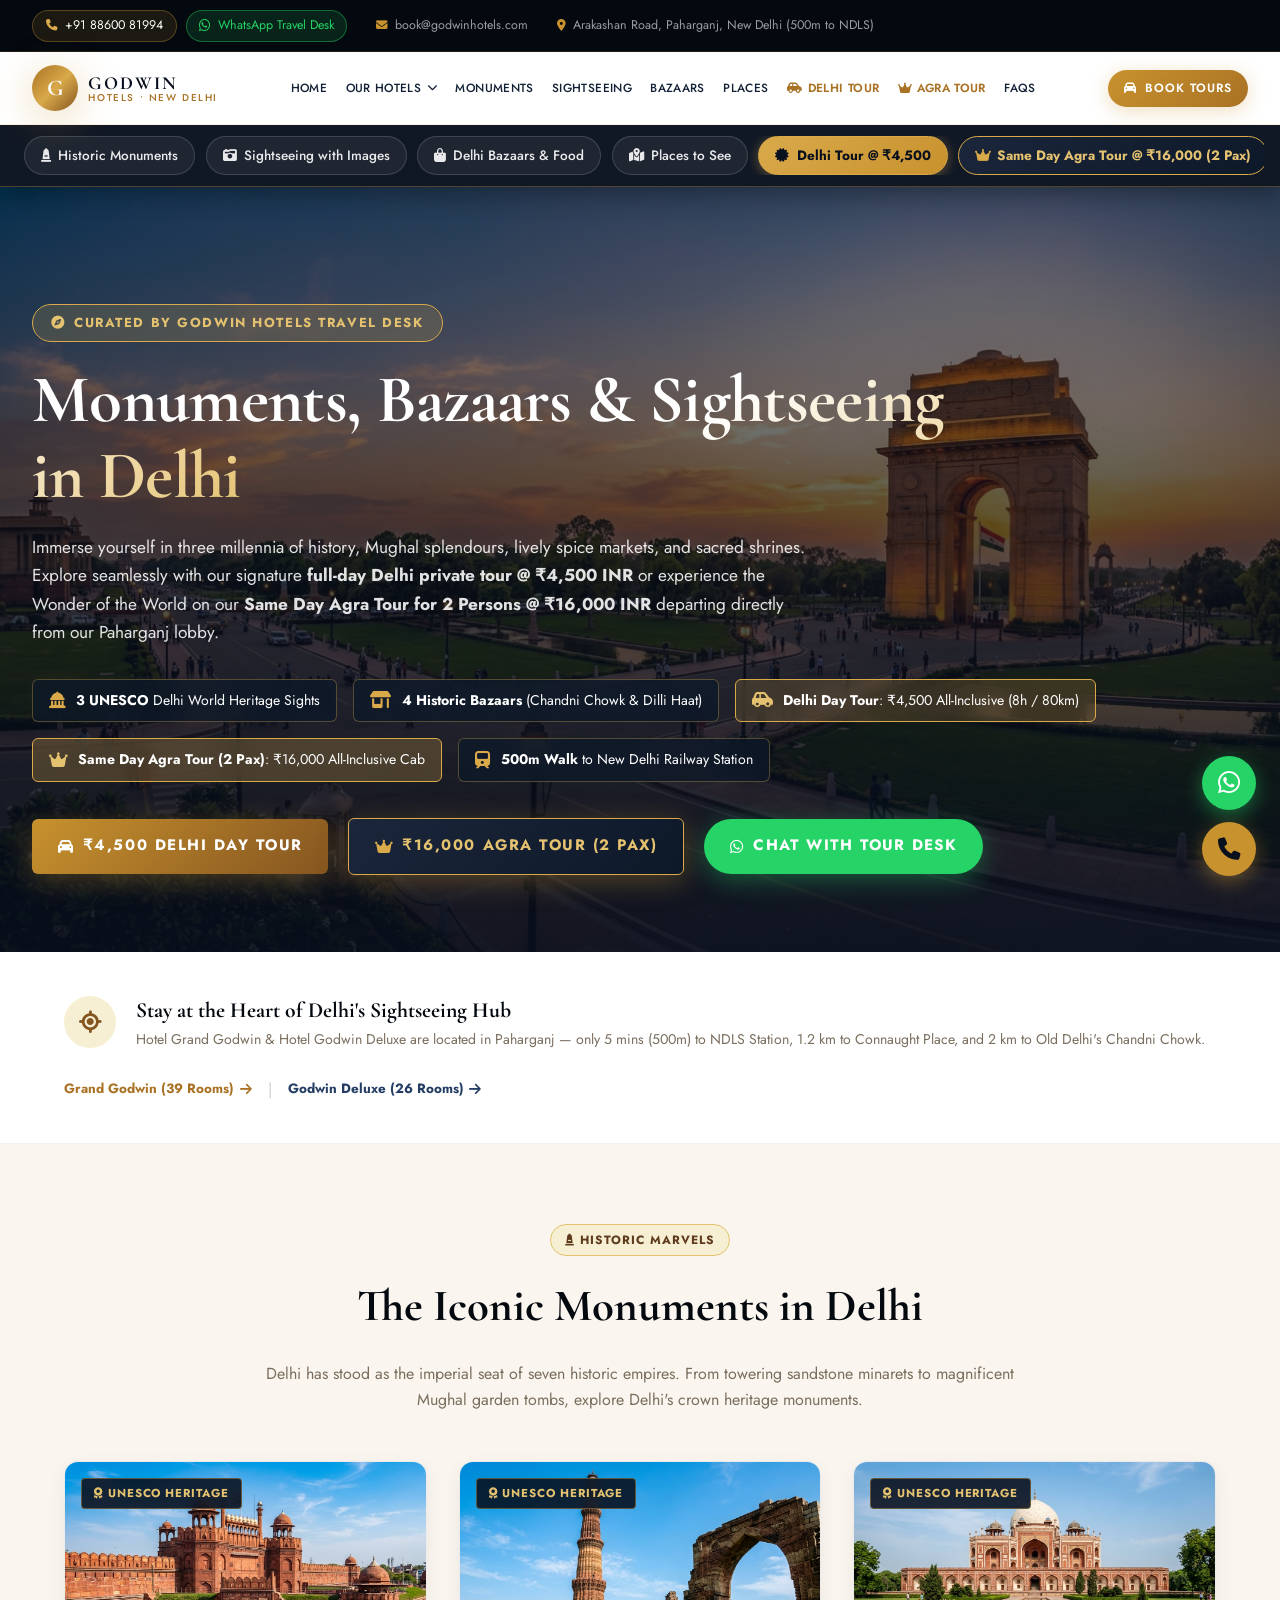
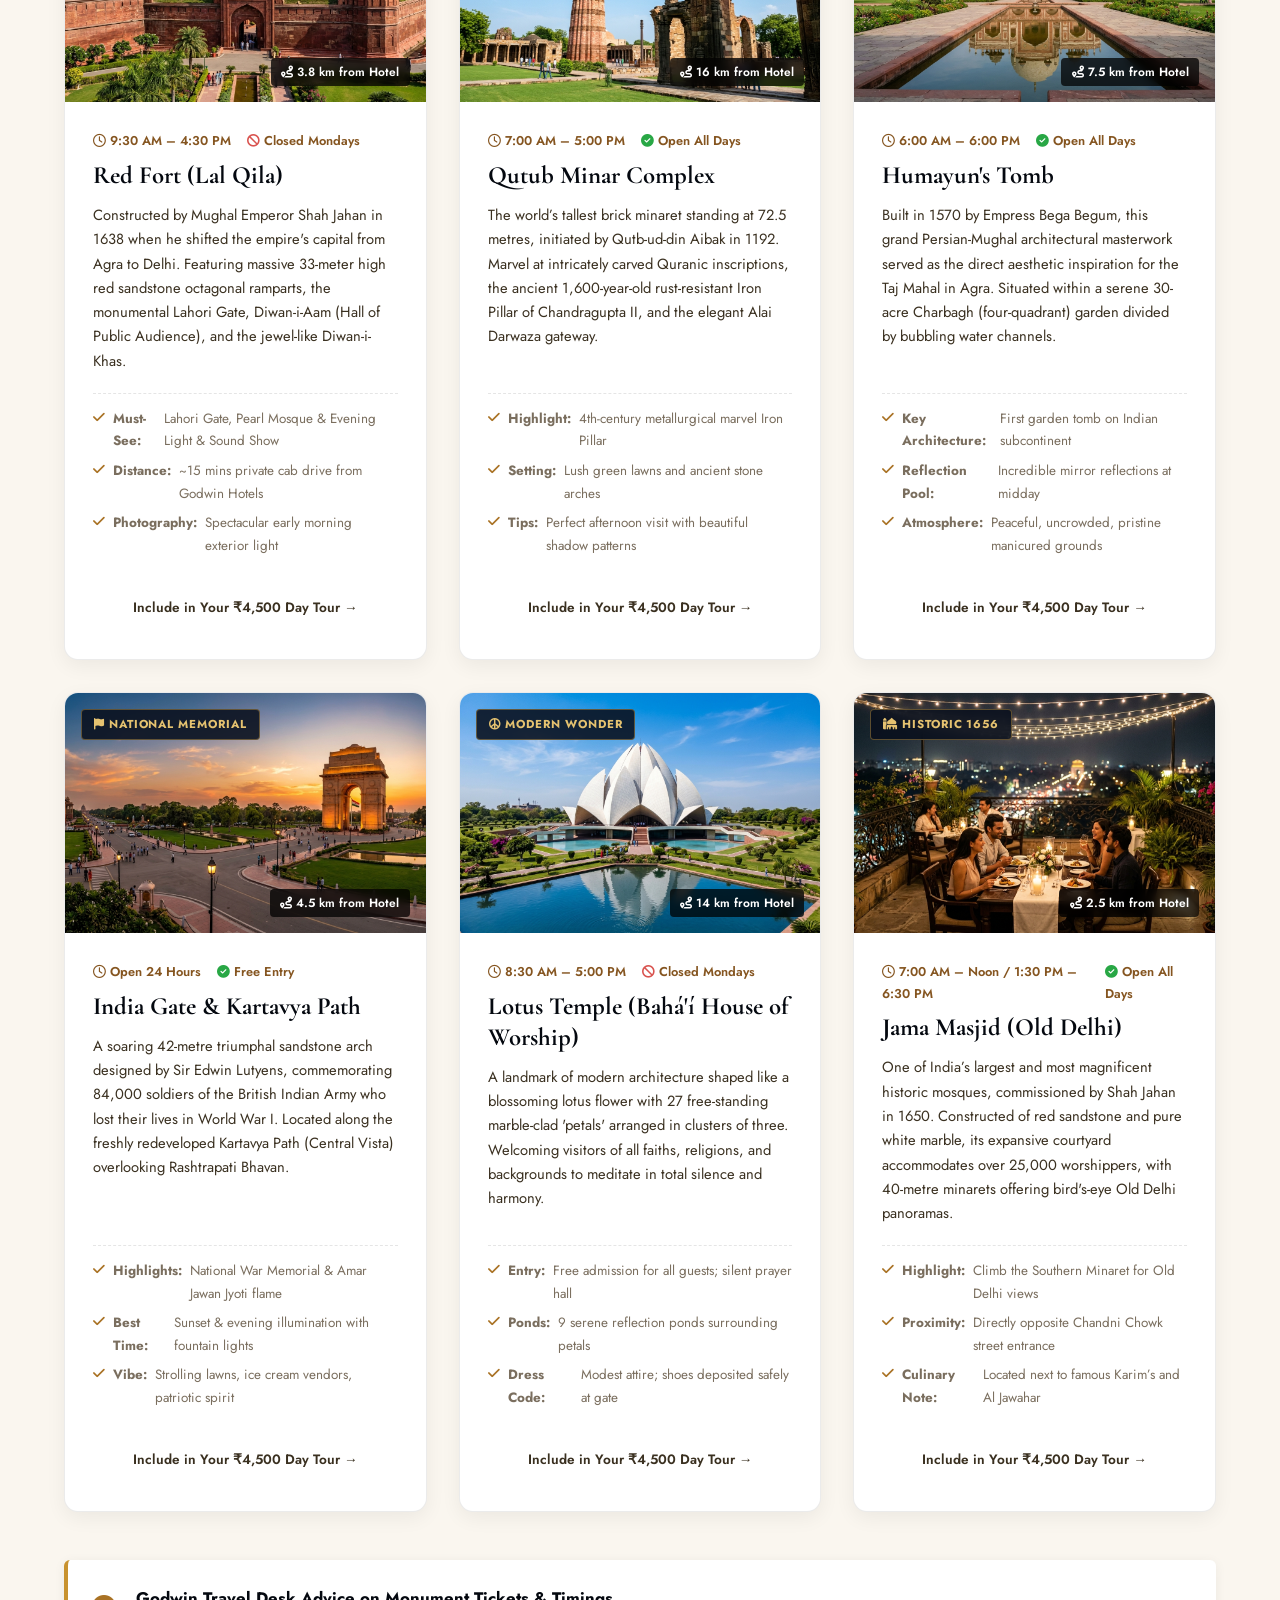
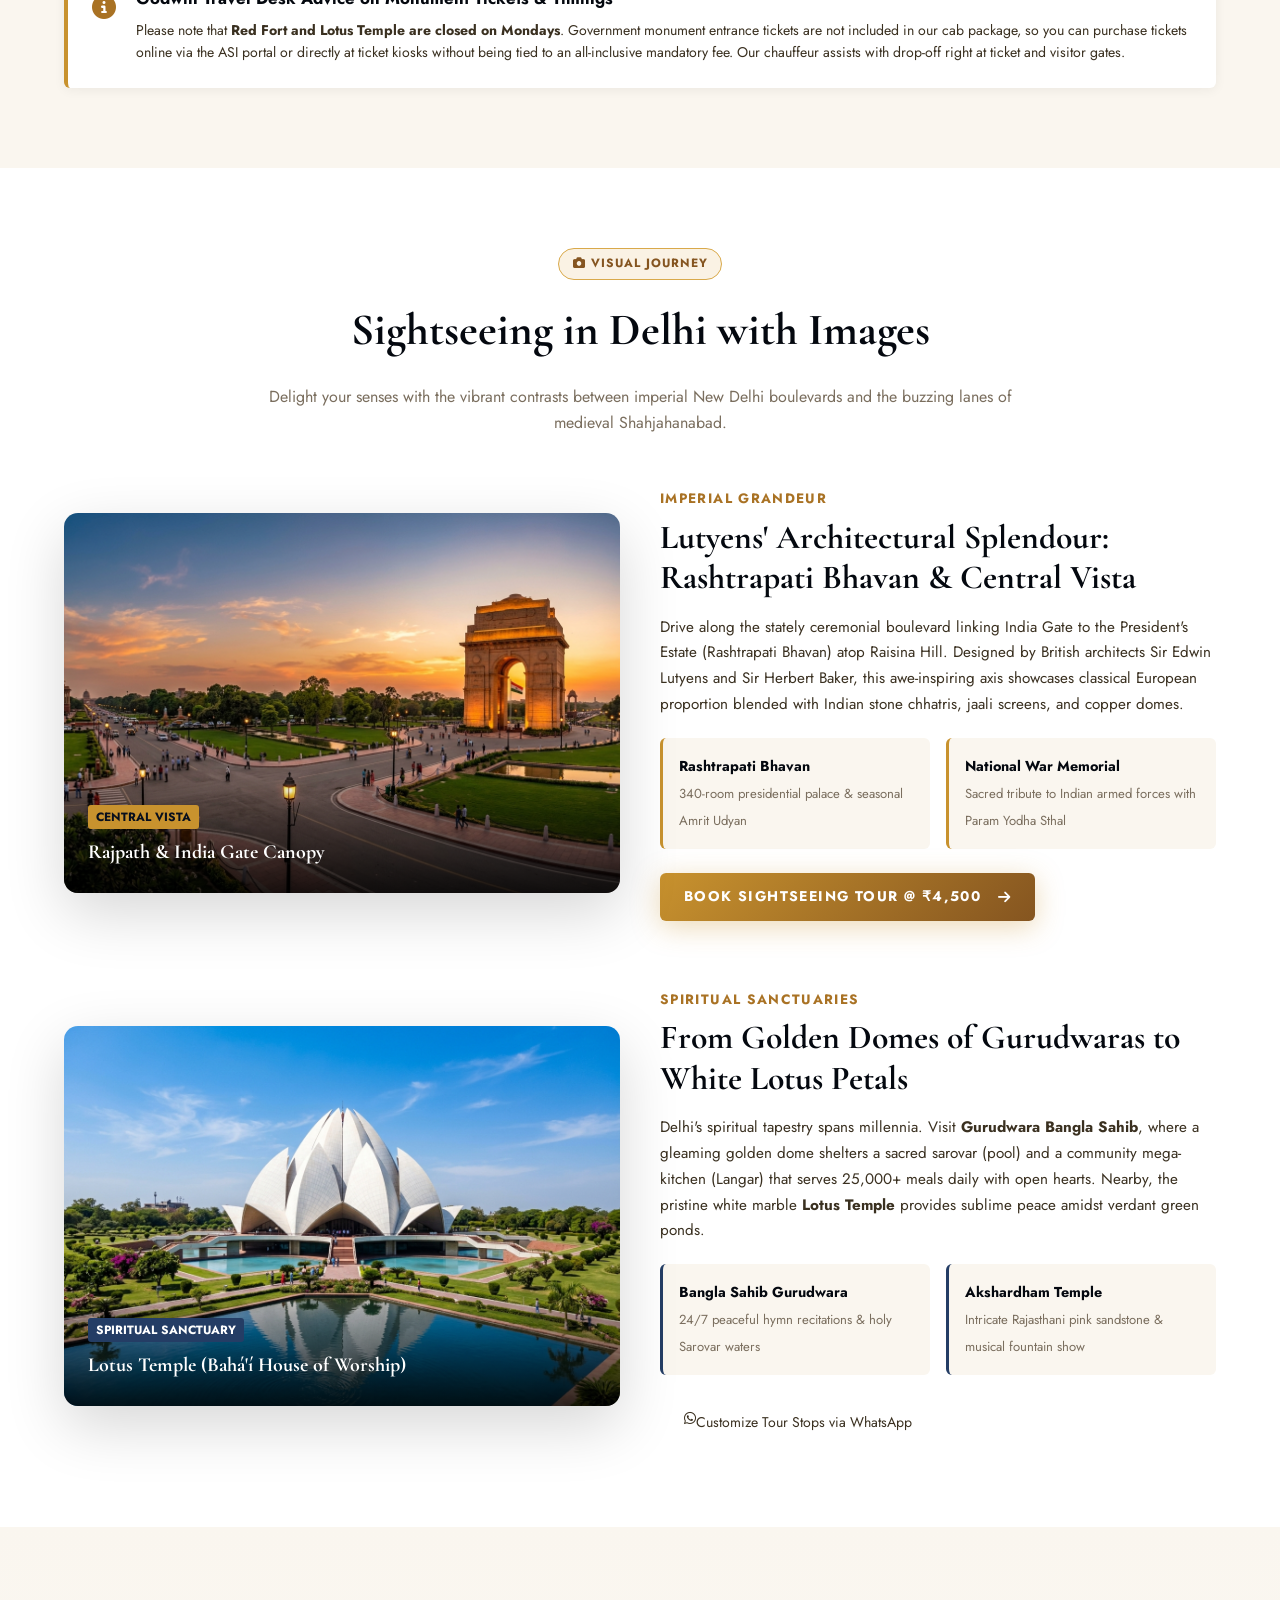
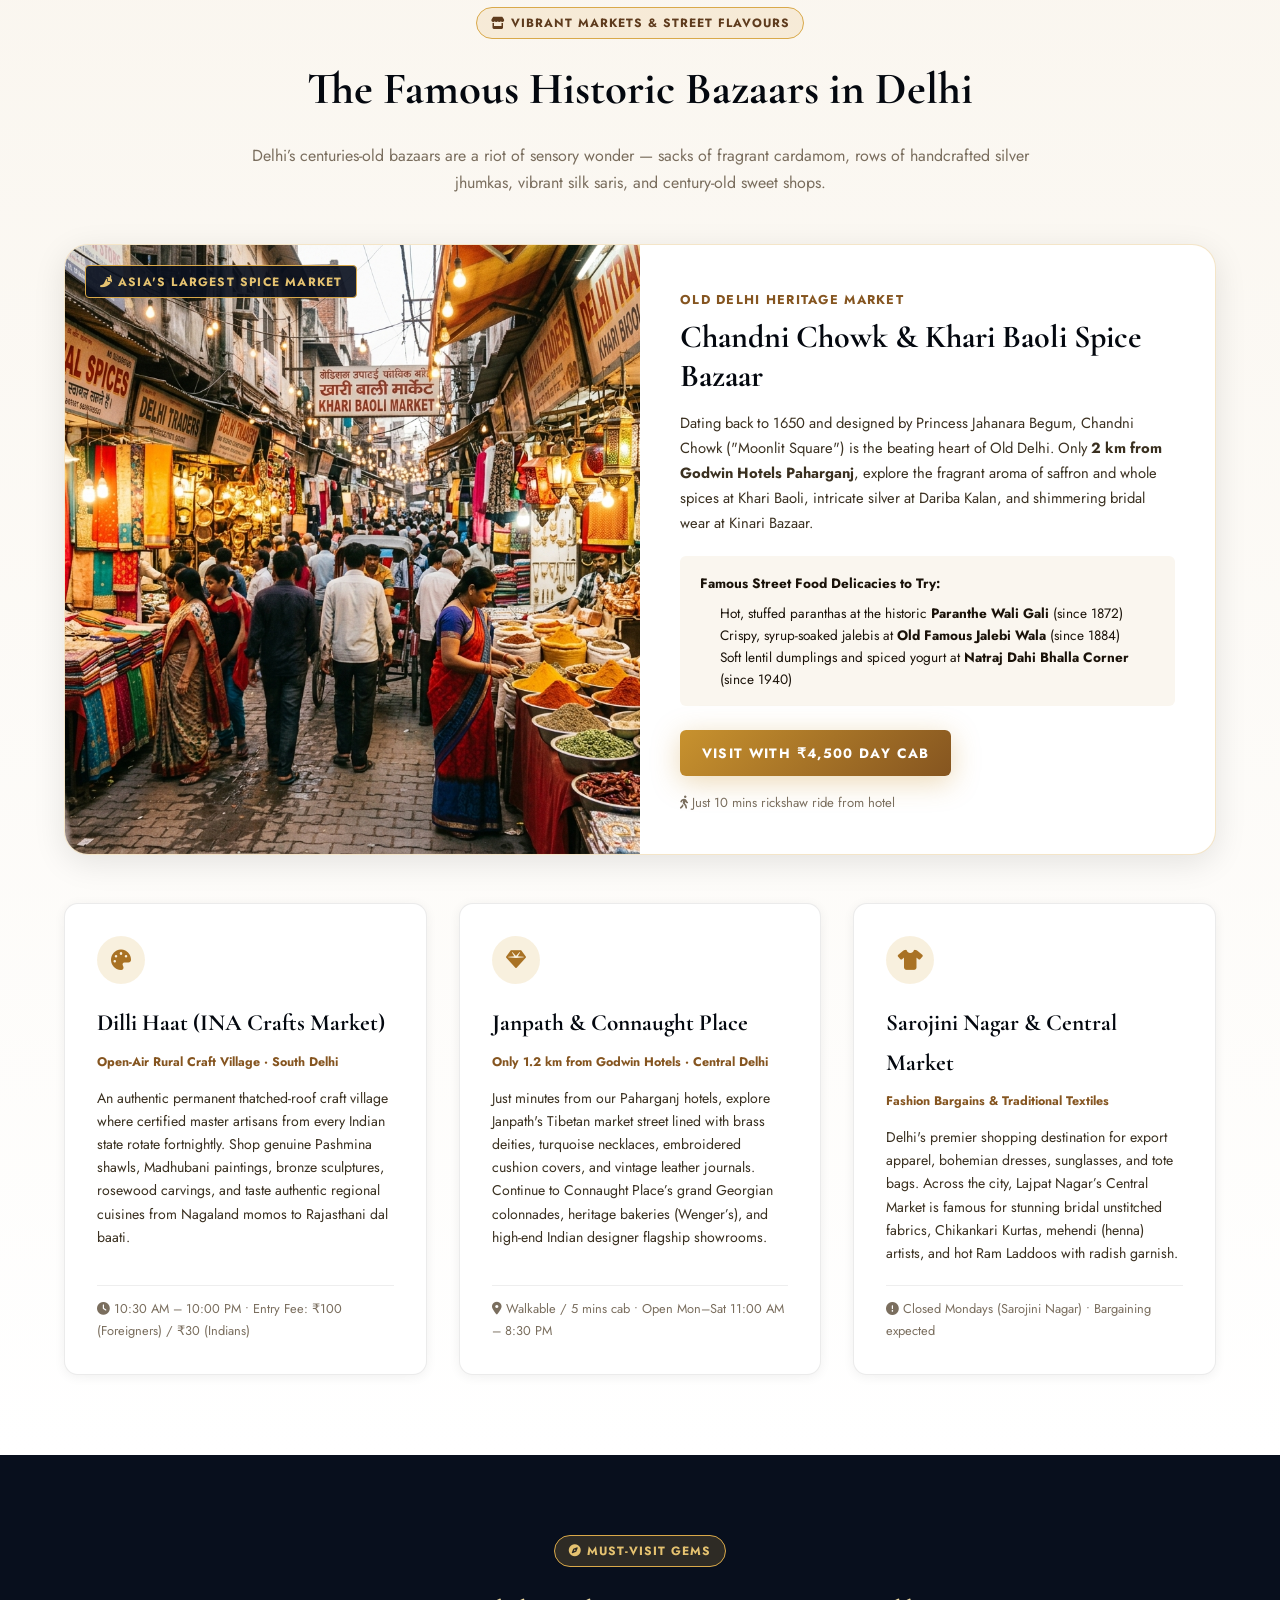
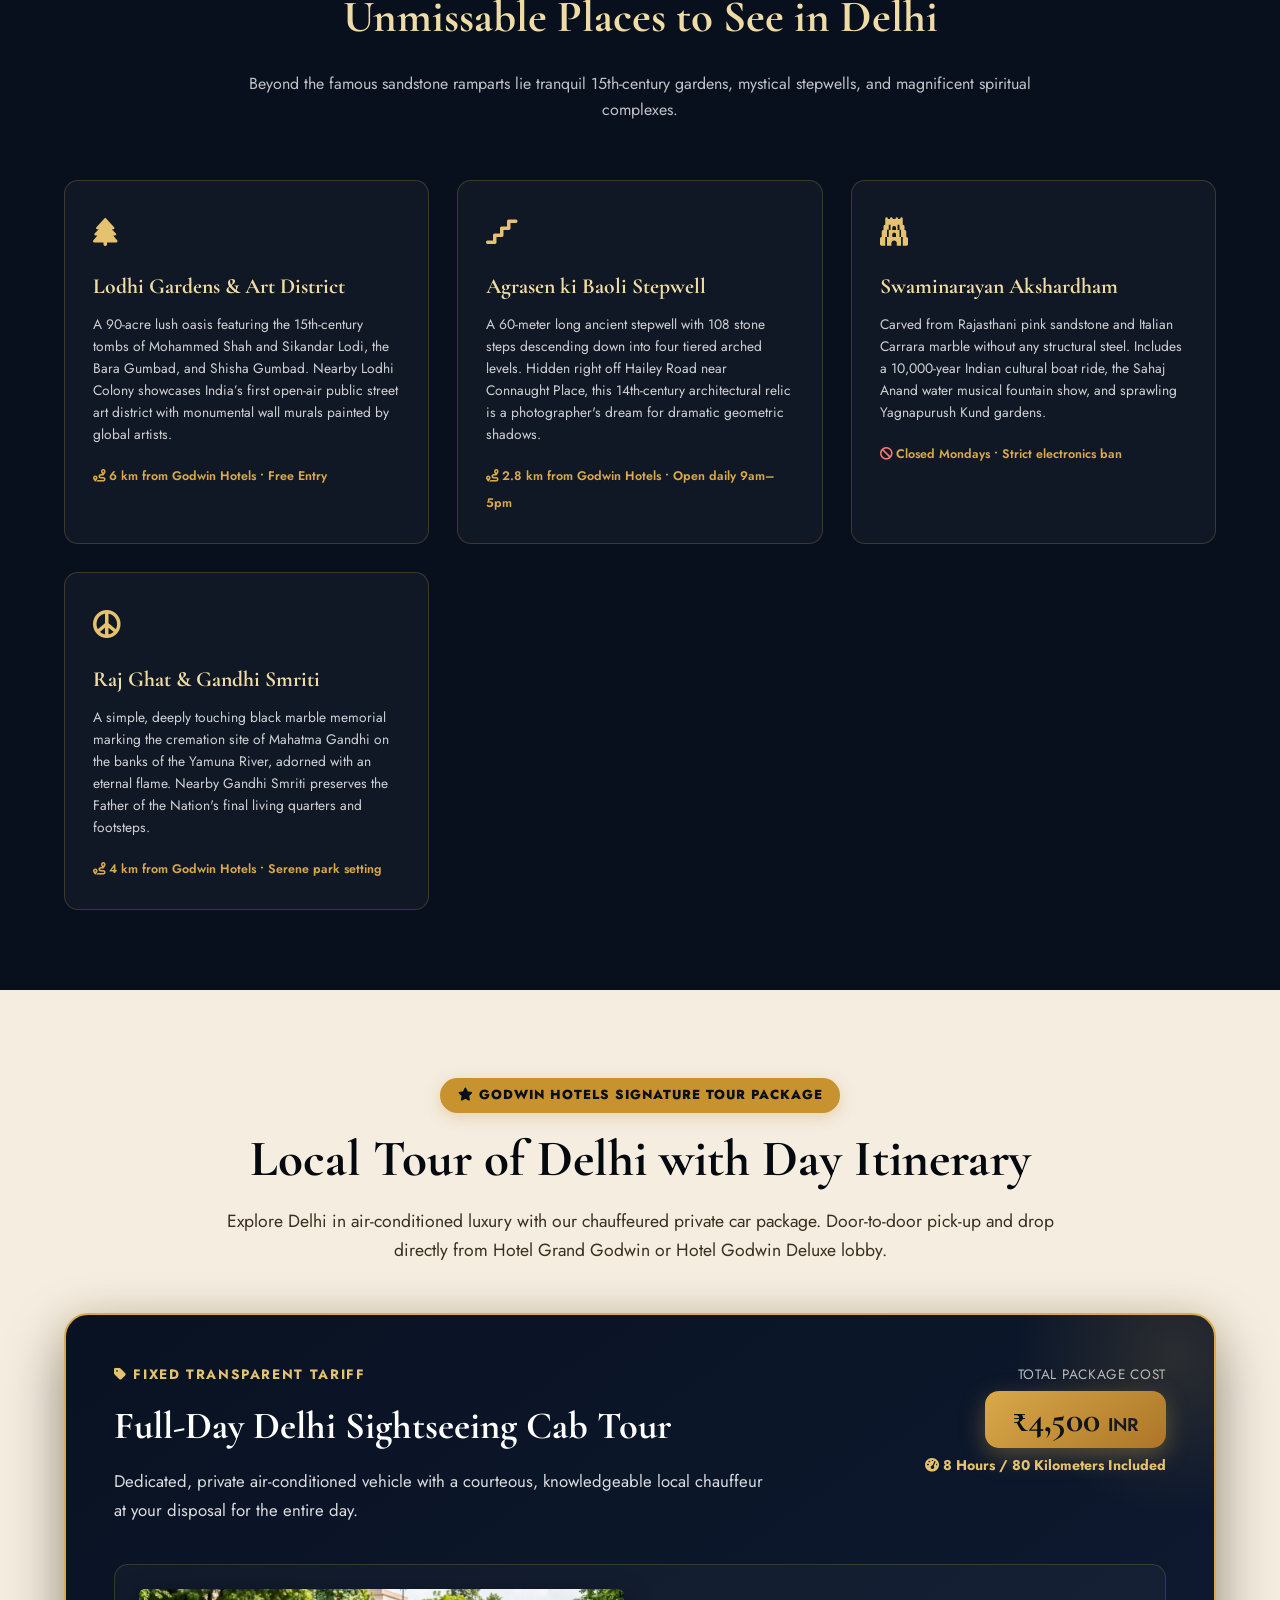
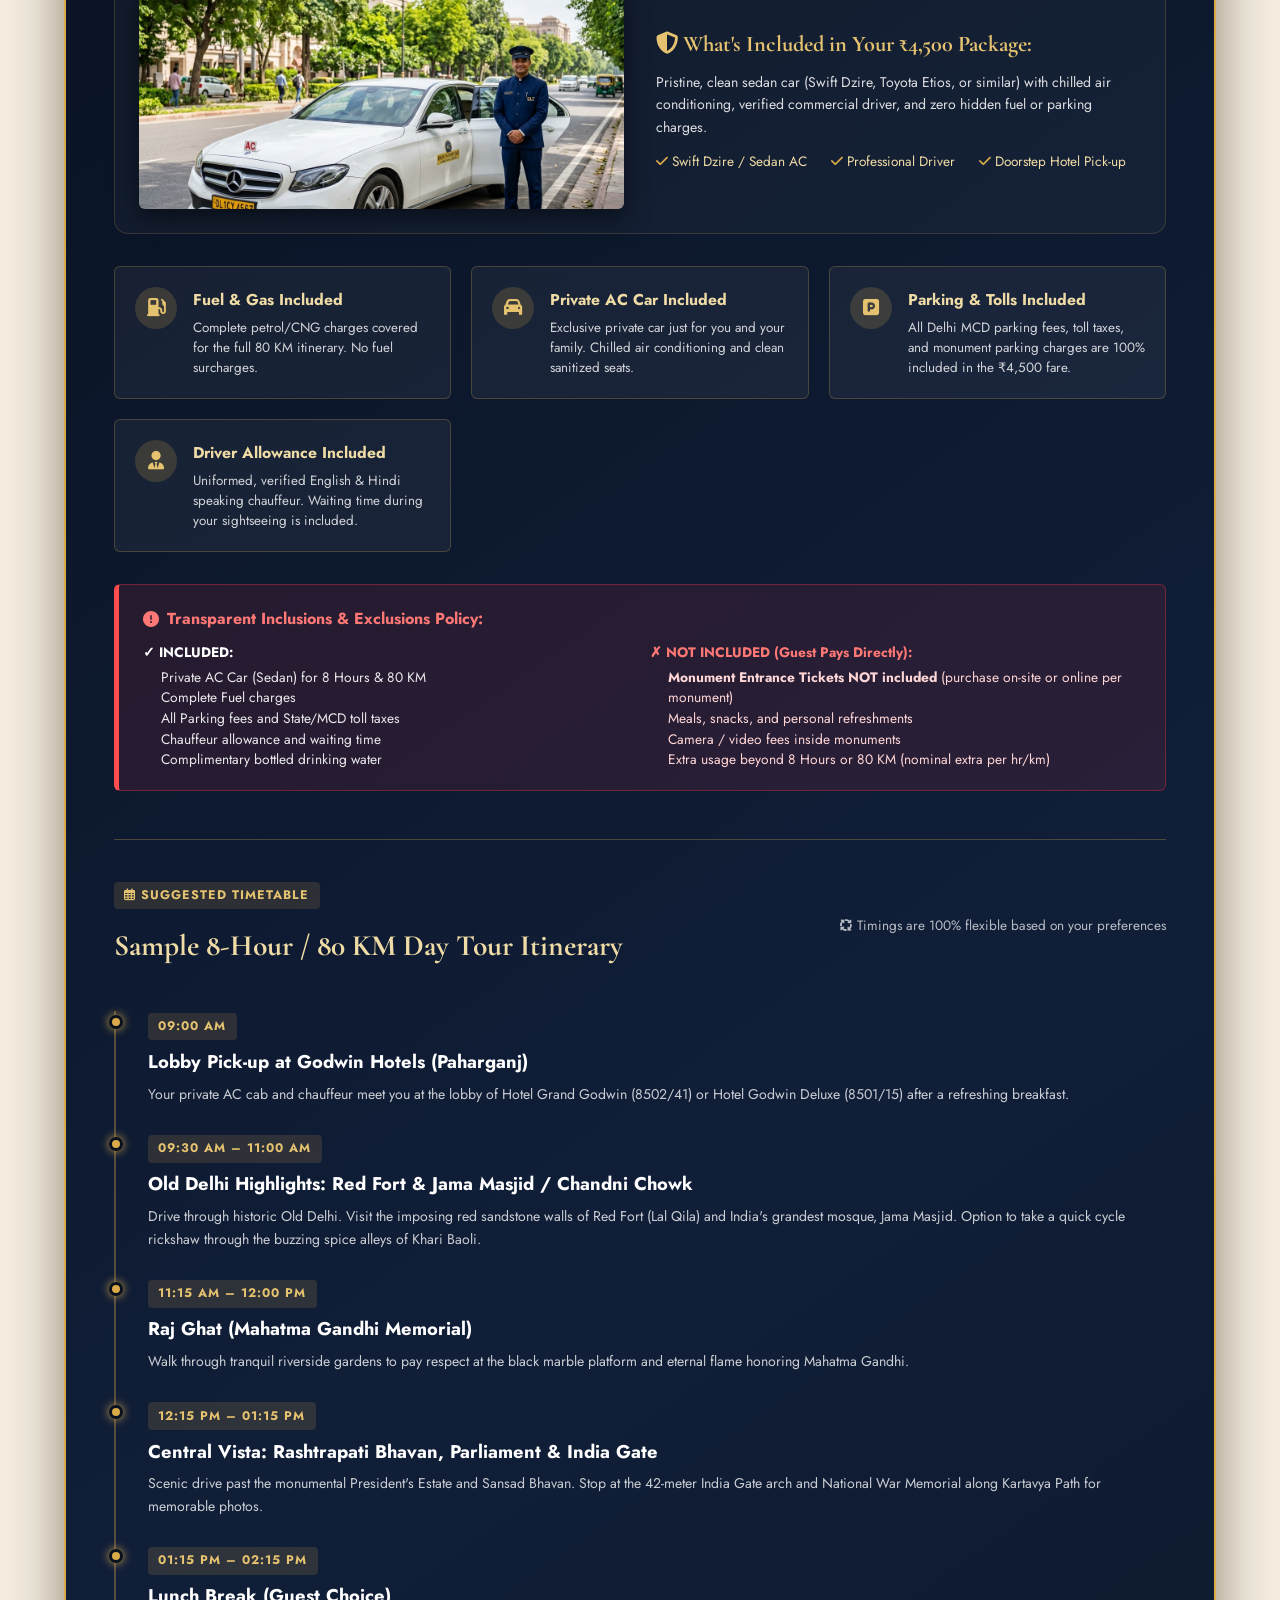
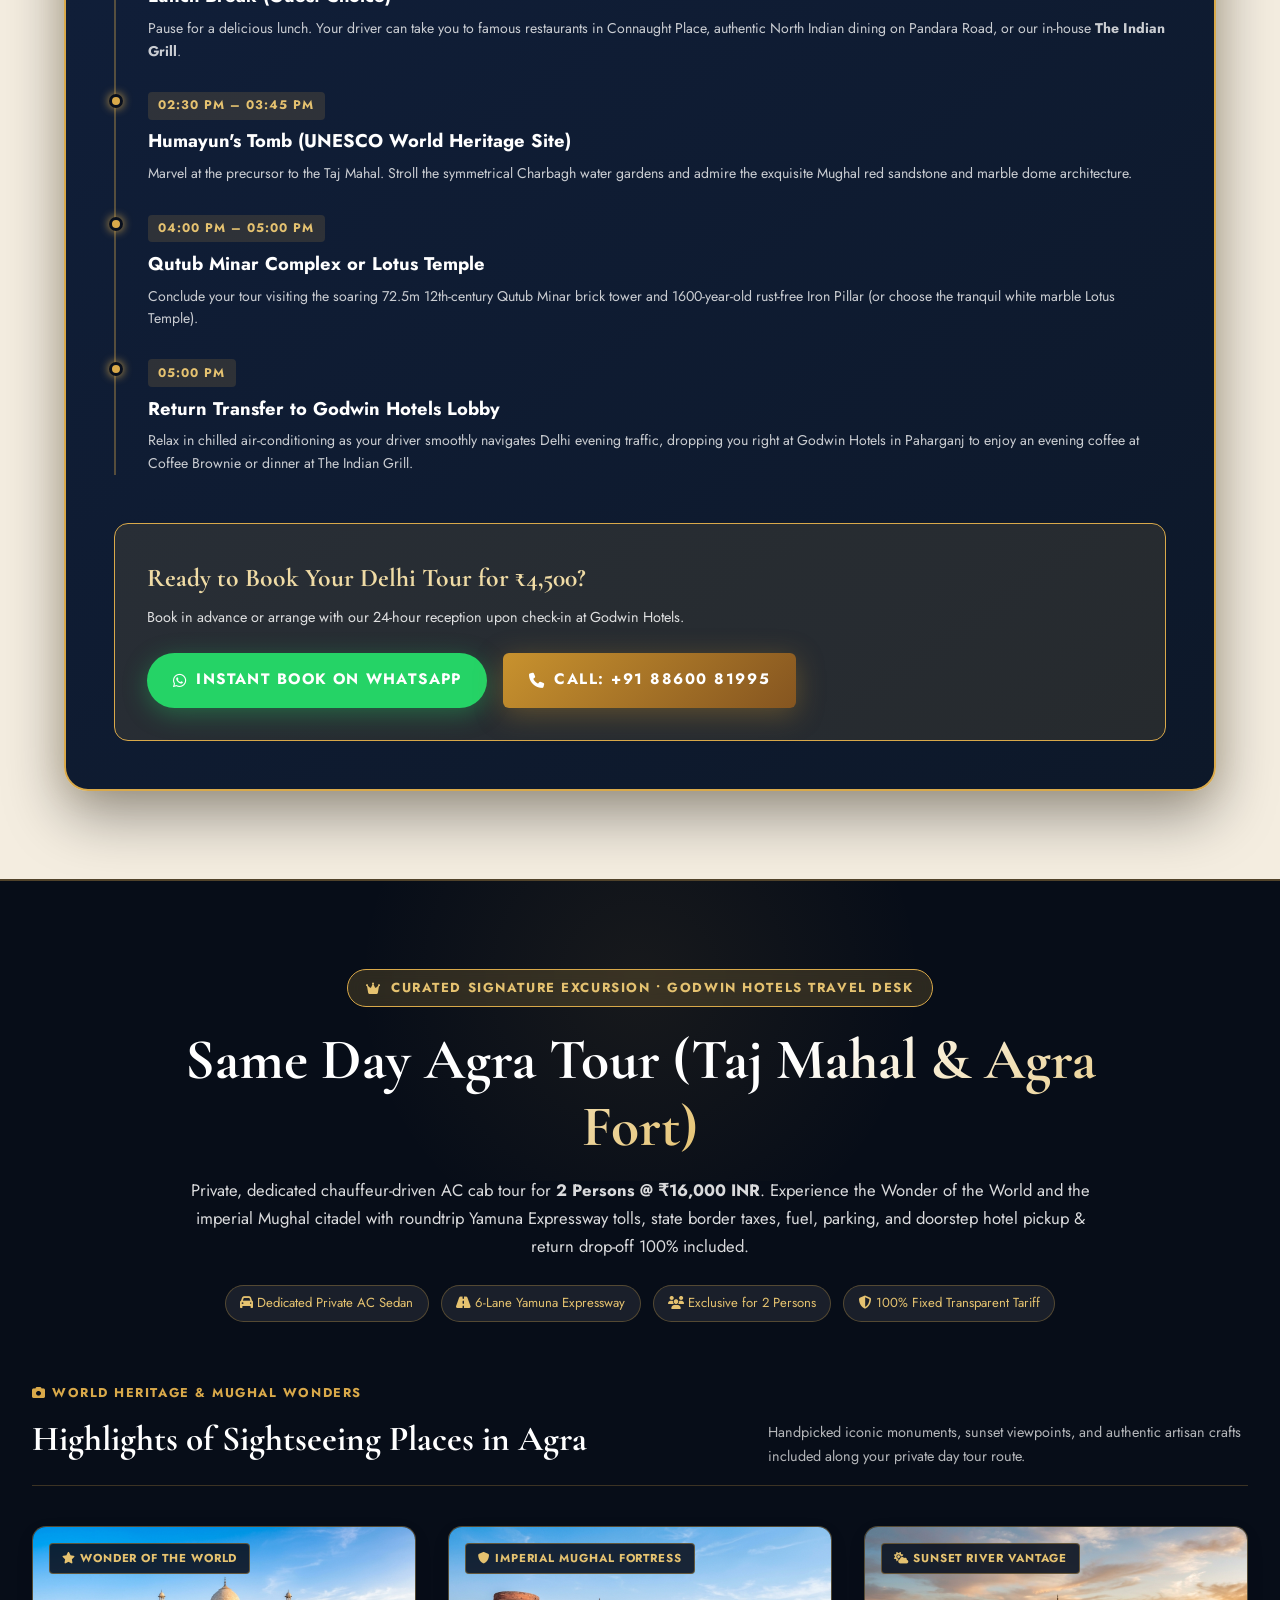
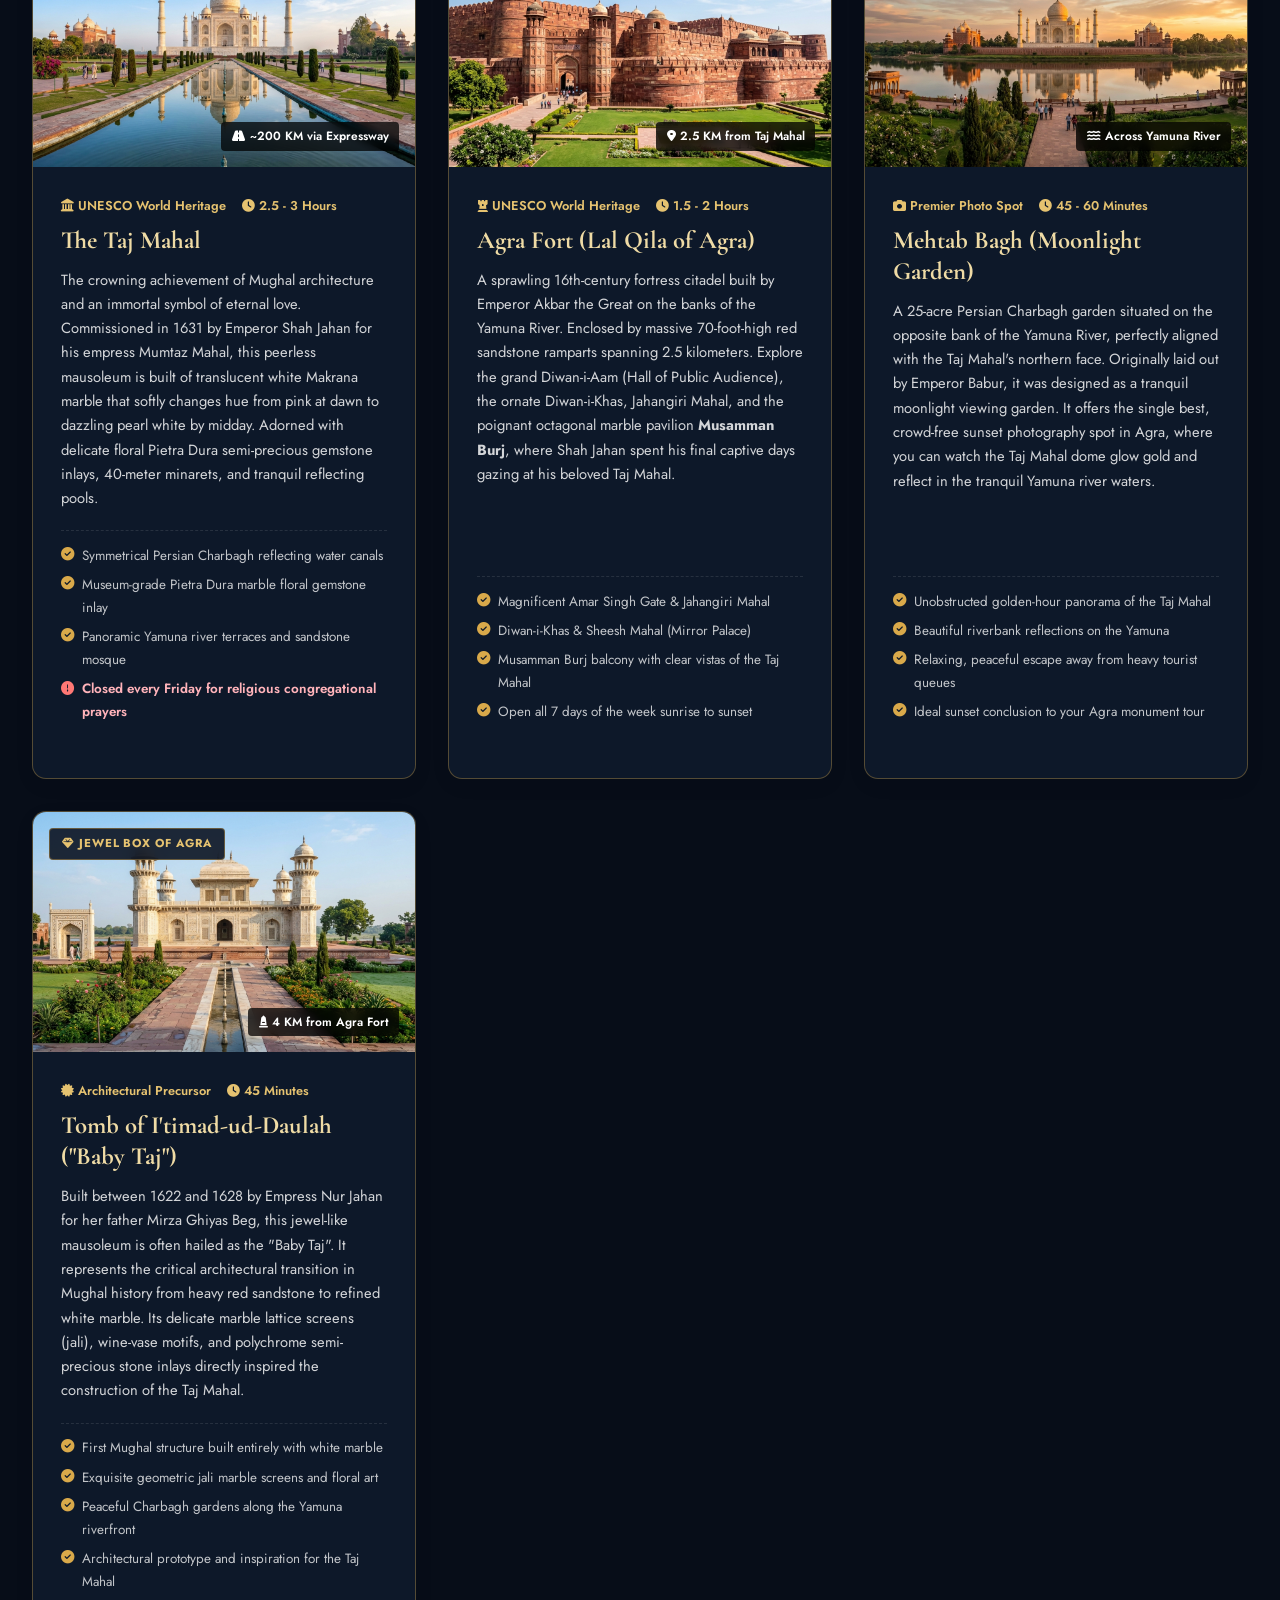
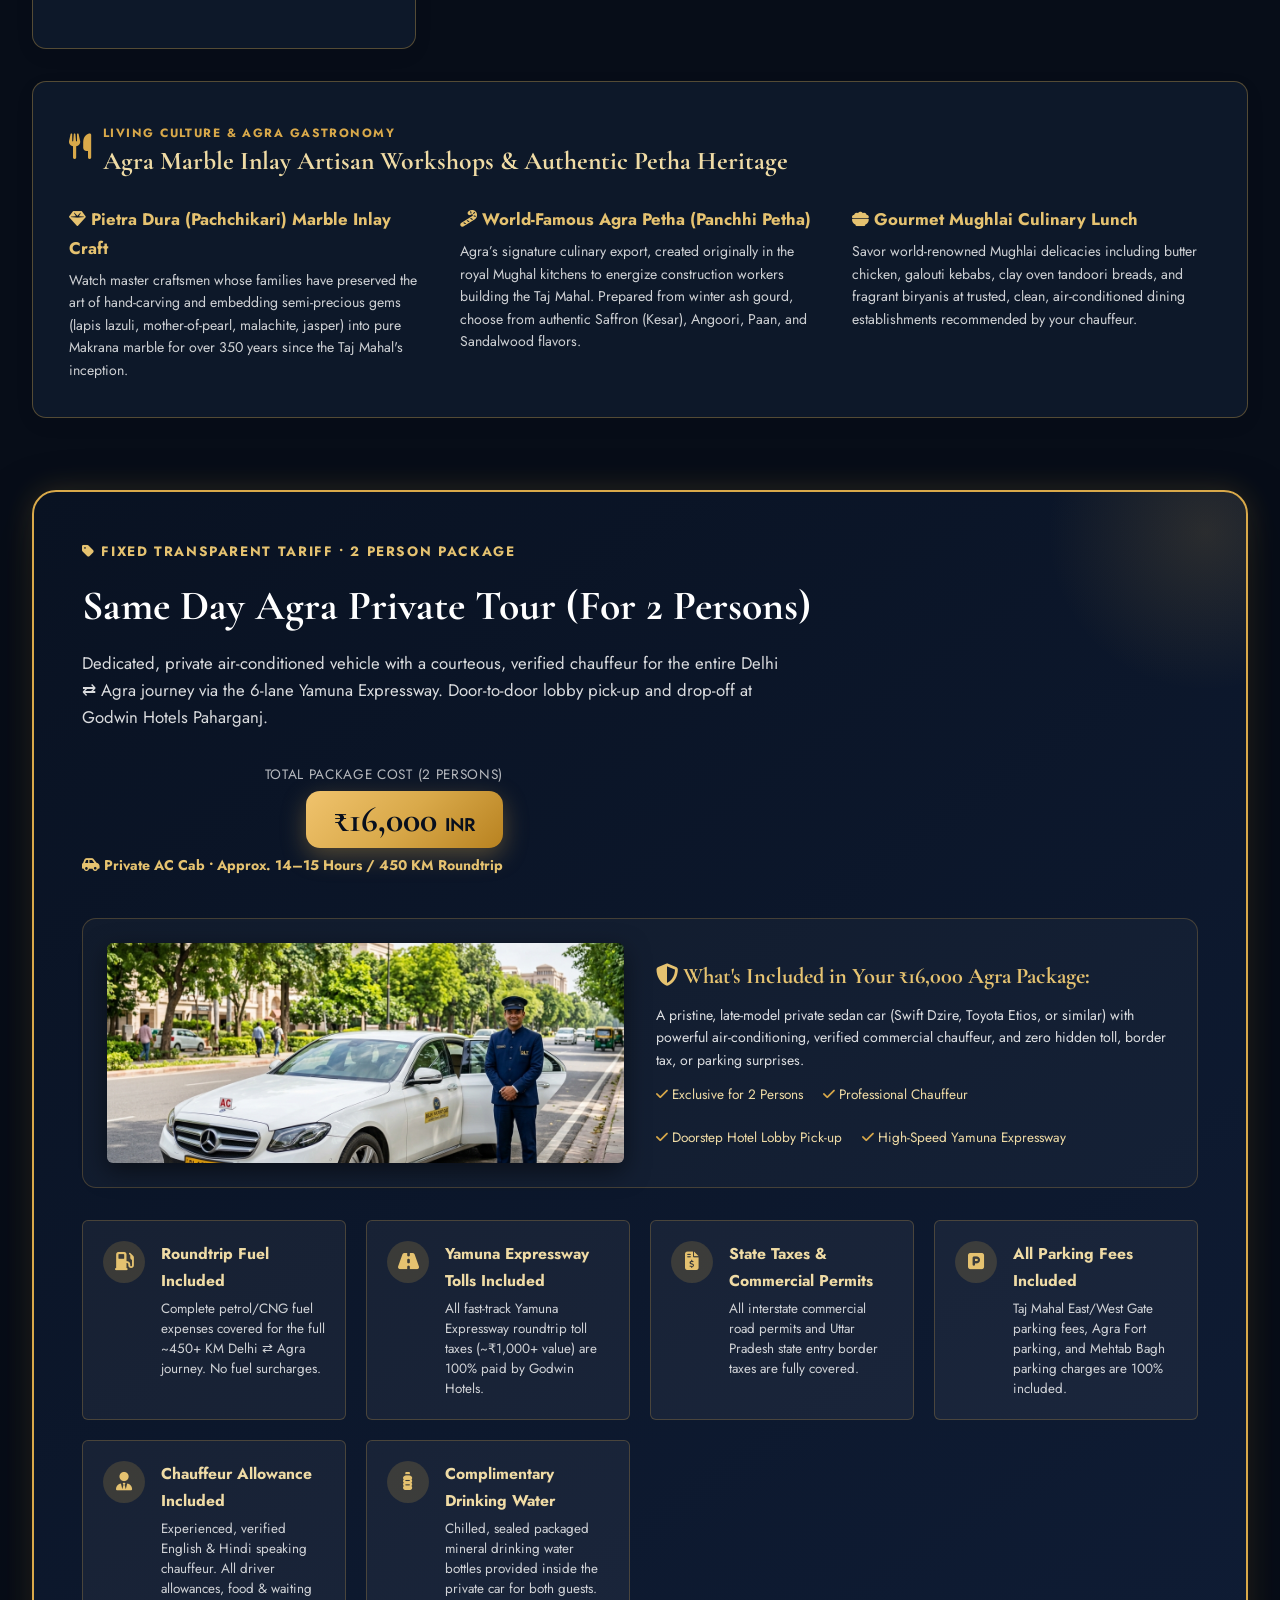
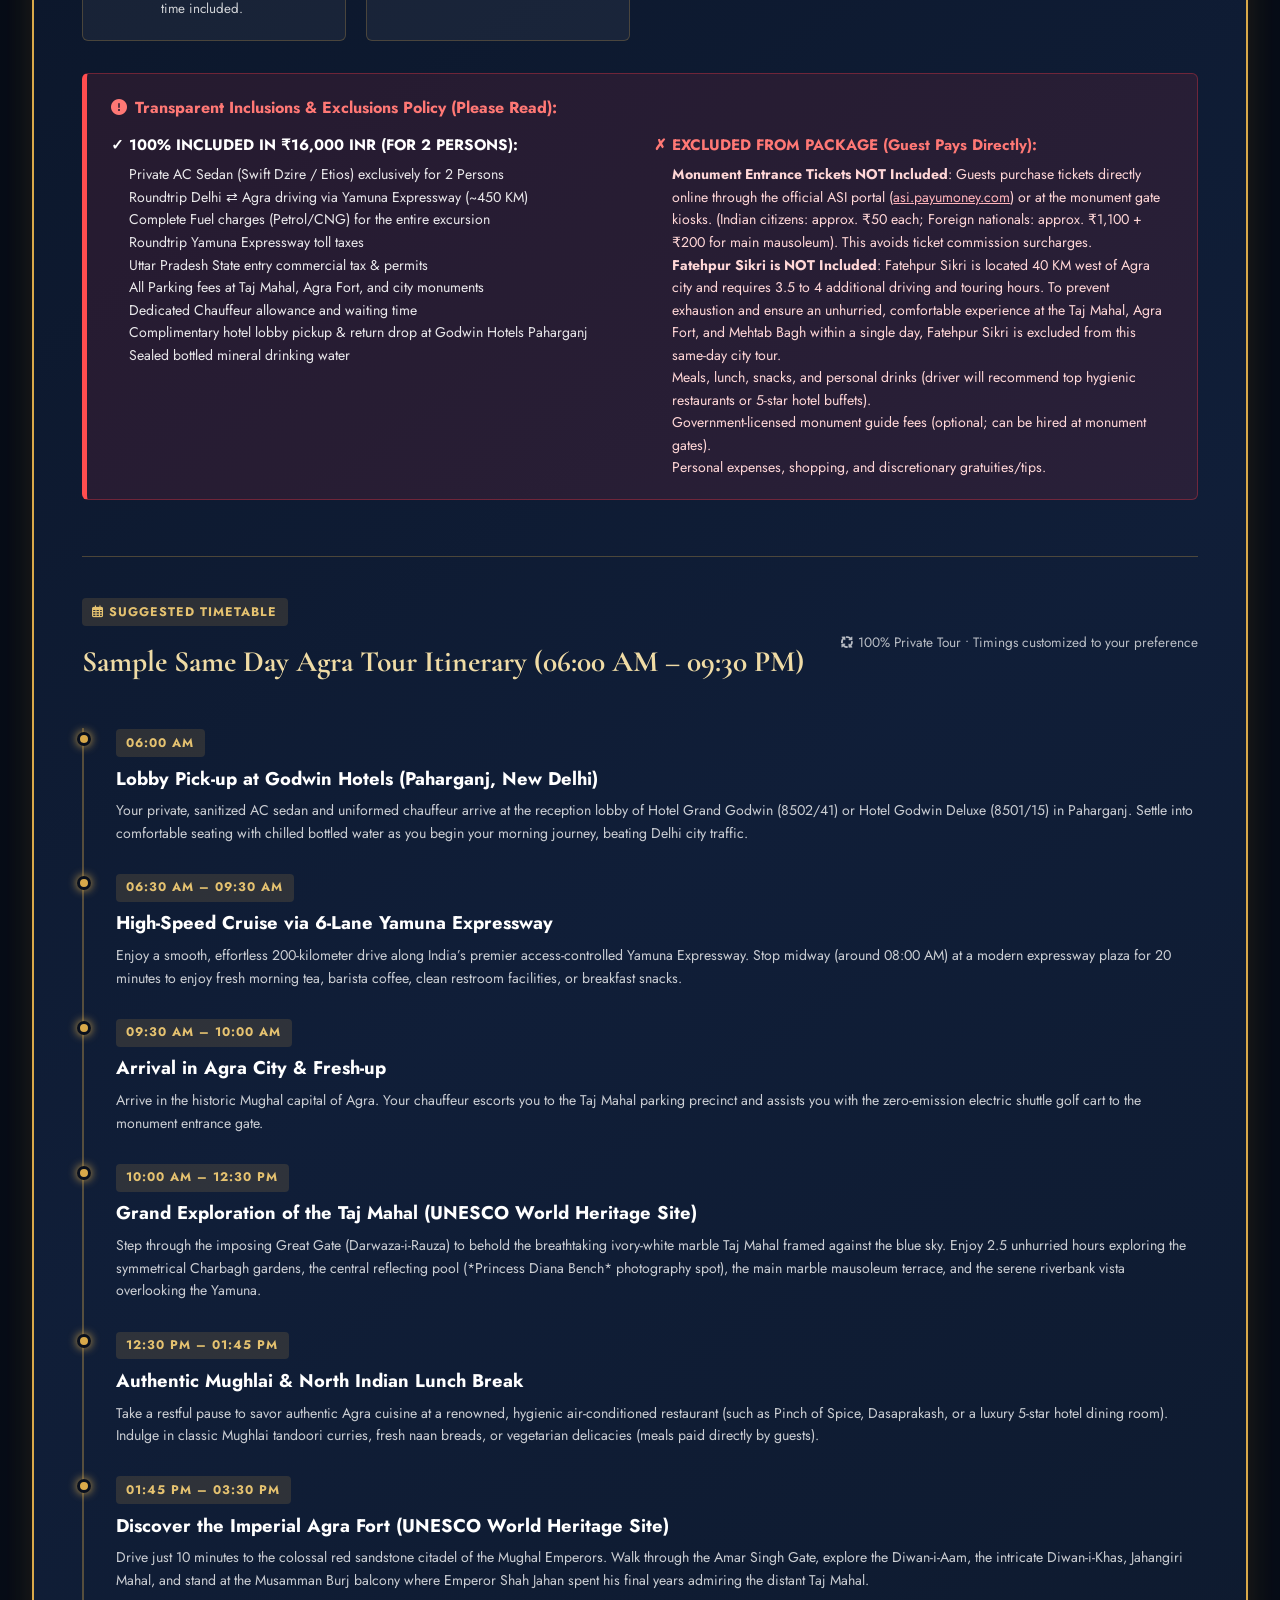
==== commit ea6c2096: "Update Travel Desk contact number to +91 88600 81995 for both properties" ====
--- a/delhi-sightseeing/index.html
+++ b/delhi-sightseeing/index.html
@@ -473,7 +473,7 @@
         "provider": {
           "@type": "Hotel",
           "name": "Godwin Hotels Delhi Travel Desk",
-          "telephone": "+91-88600-81994",
+          "telephone": "+91-88600-81995",
           "email": "book@godwinhotels.com",
           "address": {
             "@type": "PostalAddress",
@@ -501,7 +501,7 @@
         "provider": {
           "@type": "Hotel",
           "name": "Godwin Hotels Delhi Travel Desk",
-          "telephone": "+91-88600-81994",
+          "telephone": "+91-88600-81995",
           "email": "book@godwinhotels.com",
           "address": {
             "@type": "PostalAddress",
@@ -726,7 +726,7 @@
           <a href="#agra-tour" class="btn-gold" style="padding:0.9rem 1.6rem;font-size:0.95rem;border-radius:var(--radius-sm);background:linear-gradient(135deg, #1b263b 0%, #0d1829 100%);color:var(--gold-300);border:1.5px solid var(--gold-400);">
             <i class="fa-solid fa-crown" style="color:var(--gold-400);"></i> ₹16,000 Agra Tour (2 Pax)
           </a>
-          <a href="https://wa.me/918860081994?text=Hello%20Travel%20Desk%20Godwin%20Hotels,%20I%20would%20like%20to%20inquire%20about%20the%20Delhi%20and%20Agra%20Sightseeing%20Tours." 
+          <a href="https://wa.me/918860081995?text=Hello%20Travel%20Desk%20Godwin%20Hotels,%20I%20would%20like%20to%20inquire%20about%20the%20Delhi%20and%20Agra%20Sightseeing%20Tours." 
              target="_blank" rel="noopener noreferrer" class="btn-wa" style="padding:0.9rem 1.6rem;font-size:0.95rem;">
             <i class="fa-brands fa-whatsapp"></i> Chat with Tour Desk
           </a>
@@ -1033,7 +1033,7 @@
                 <span style="font-size:0.82rem;color:var(--text-muted);">Intricate Rajasthani pink sandstone &amp; musical fountain show</span>
               </div>
             </div>
-            <a href="https://wa.me/918860081994?text=Hello%20Travel%20Desk%20Godwin%20Hotels,%20can%20we%20customize%20the%20Delhi%20tour%20to%20include%20Bangla%20Sahib%20and%20Lotus%20Temple?"
+            <a href="https://wa.me/918860081995?text=Hello%20Travel%20Desk%20Godwin%20Hotels,%20can%20we%20customize%20the%20Delhi%20tour%20to%20include%20Bangla%20Sahib%20and%20Lotus%20Temple?"
                target="_blank" rel="noopener noreferrer" class="btn-outline-gold" style="display:inline-flex;padding:0.75rem 1.5rem;font-size:0.88rem;border-radius:var(--radius-sm);">
               <i class="fa-brands fa-whatsapp"></i> Customize Tour Stops via WhatsApp
             </a>
@@ -1457,12 +1457,12 @@
               </p>
             </div>
             <div style="display:flex;gap:1rem;flex-wrap:wrap;">
-              <a href="https://wa.me/918860081994?text=Hello%20Godwin%20Hotels%20Travel%20Desk,%20I%20would%20like%20to%20book%20the%20Delhi%20Sightseeing%20Tour%20at%204500%20INR%20(8%20Hours%20/%2080%20KM)."
+              <a href="https://wa.me/918860081995?text=Hello%20Godwin%20Hotels%20Travel%20Desk,%20I%20would%20like%20to%20book%20the%20Delhi%20Sightseeing%20Tour%20at%204500%20INR%20(8%20Hours%20/%2080%20KM)."
                  target="_blank" rel="noopener noreferrer" class="btn-wa" style="padding:0.9rem 1.6rem;font-size:0.95rem;">
                 <i class="fa-brands fa-whatsapp"></i> Instant Book on WhatsApp
               </a>
-              <a href="tel:+918860081994" class="btn-gold" style="padding:0.9rem 1.6rem;font-size:0.95rem;border-radius:var(--radius-sm);">
-                <i class="fa-solid fa-phone"></i> Call: +91 88600 81994
+              <a href="tel:+918860081995" class="btn-gold" style="padding:0.9rem 1.6rem;font-size:0.95rem;border-radius:var(--radius-sm);">
+                <i class="fa-solid fa-phone"></i> Call: +91 88600 81995
               </a>
             </div>
           </div>
@@ -1924,12 +1924,12 @@
               </p>
             </div>
             <div style="display:flex;gap:1rem;flex-wrap:wrap;">
-              <a href="https://wa.me/918860081994?text=Hello%20Godwin%20Hotels%20Travel%20Desk,%20I%20would%20like%20to%20book%20the%20Same%20Day%20Agra%20Tour%20for%202%20Persons%20@%20₹16,000%20INR."
+              <a href="https://wa.me/918860081995?text=Hello%20Godwin%20Hotels%20Travel%20Desk,%20I%20would%20like%20to%20book%20the%20Same%20Day%20Agra%20Tour%20for%202%20Persons%20@%20₹16,000%20INR."
                  target="_blank" rel="noopener noreferrer" class="btn-wa" style="padding:0.9rem 1.6rem;font-size:0.95rem;">
                 <i class="fa-brands fa-whatsapp"></i> Book via WhatsApp
               </a>
-              <a href="tel:+918860081994" class="btn-gold" style="padding:0.9rem 1.6rem;font-size:0.95rem;border-radius:var(--radius-sm);">
-                <i class="fa-solid fa-phone"></i> Call: +91 88600 81994
+              <a href="tel:+918860081995" class="btn-gold" style="padding:0.9rem 1.6rem;font-size:0.95rem;border-radius:var(--radius-sm);">
+                <i class="fa-solid fa-phone"></i> Call: +91 88600 81995
               </a>
             </div>
           </div>
@@ -2169,14 +2169,14 @@
                 <i class="fa-solid fa-car f-icon"></i>
                 <span class="f-label">Tour Desk:</span>
                 <span class="f-val">
-                  <a href="tel:+918860081994">+91 88600 81994</a>
+                  <a href="tel:+918860081995">+91 88600 81995</a>
                 </span>
               </div>
               <div class="footer-contact-row">
                 <i class="fa-brands fa-whatsapp f-icon" style="color:#25d366;"></i>
                 <span class="f-label">WhatsApp:</span>
                 <span class="f-val">
-                  <a href="https://wa.me/918860081994" target="_blank" rel="noopener">+91 88600 81994</a>
+                  <a href="https://wa.me/918860081995" target="_blank" rel="noopener">+91 88600 81995</a>
                 </span>
               </div>
               <div class="footer-contact-row">
@@ -2214,15 +2214,15 @@
 
   <!-- Floating Mobile WhatsApp & Call CTA -->
   <div style="position:fixed;bottom:max(1.5rem, calc(1rem + env(safe-area-inset-bottom)));right:max(1.5rem, calc(1rem + env(safe-area-inset-right)));z-index:999;display:flex;flex-direction:column;gap:0.75rem;">
-    <a href="https://wa.me/918860081994?text=Hello%20Travel%20Desk%20Godwin%20Hotels,%20I%20would%20like%20to%20book%20the%20Delhi%20Sightseeing%20Tour%20at%204500%20INR%20(8%20Hours%20/%2080%20KM)."
+    <a href="https://wa.me/918860081995?text=Hello%20Travel%20Desk%20Godwin%20Hotels,%20I%20would%20like%20to%20book%20the%20Delhi%20Sightseeing%20Tour%20at%204500%20INR%20(8%20Hours%20/%2080%20KM)."
        target="_blank" rel="noopener noreferrer"
        style="width:54px;height:54px;border-radius:50%;background:#25d366;color:#fff;display:flex;align-items:center;justify-content:center;font-size:1.6rem;box-shadow:0 6px 20px rgba(37,211,102,0.45);text-decoration:none;touch-action:manipulation;"
        title="Chat on WhatsApp to book ₹4,500 tour">
       <i class="fa-brands fa-whatsapp"></i>
     </a>
-    <a href="tel:+918860081994"
+    <a href="tel:+918860081995"
        style="width:54px;height:54px;border-radius:50%;background:var(--gold-500);color:#080f1d;display:flex;align-items:center;justify-content:center;font-size:1.4rem;box-shadow:0 6px 20px rgba(200,146,46,0.45);text-decoration:none;touch-action:manipulation;"
-       title="Call Tour Desk: +91 88600 81994">
+       title="Call Tour Desk: +91 88600 81995">
       <i class="fa-solid fa-phone"></i>
     </a>
   </div>
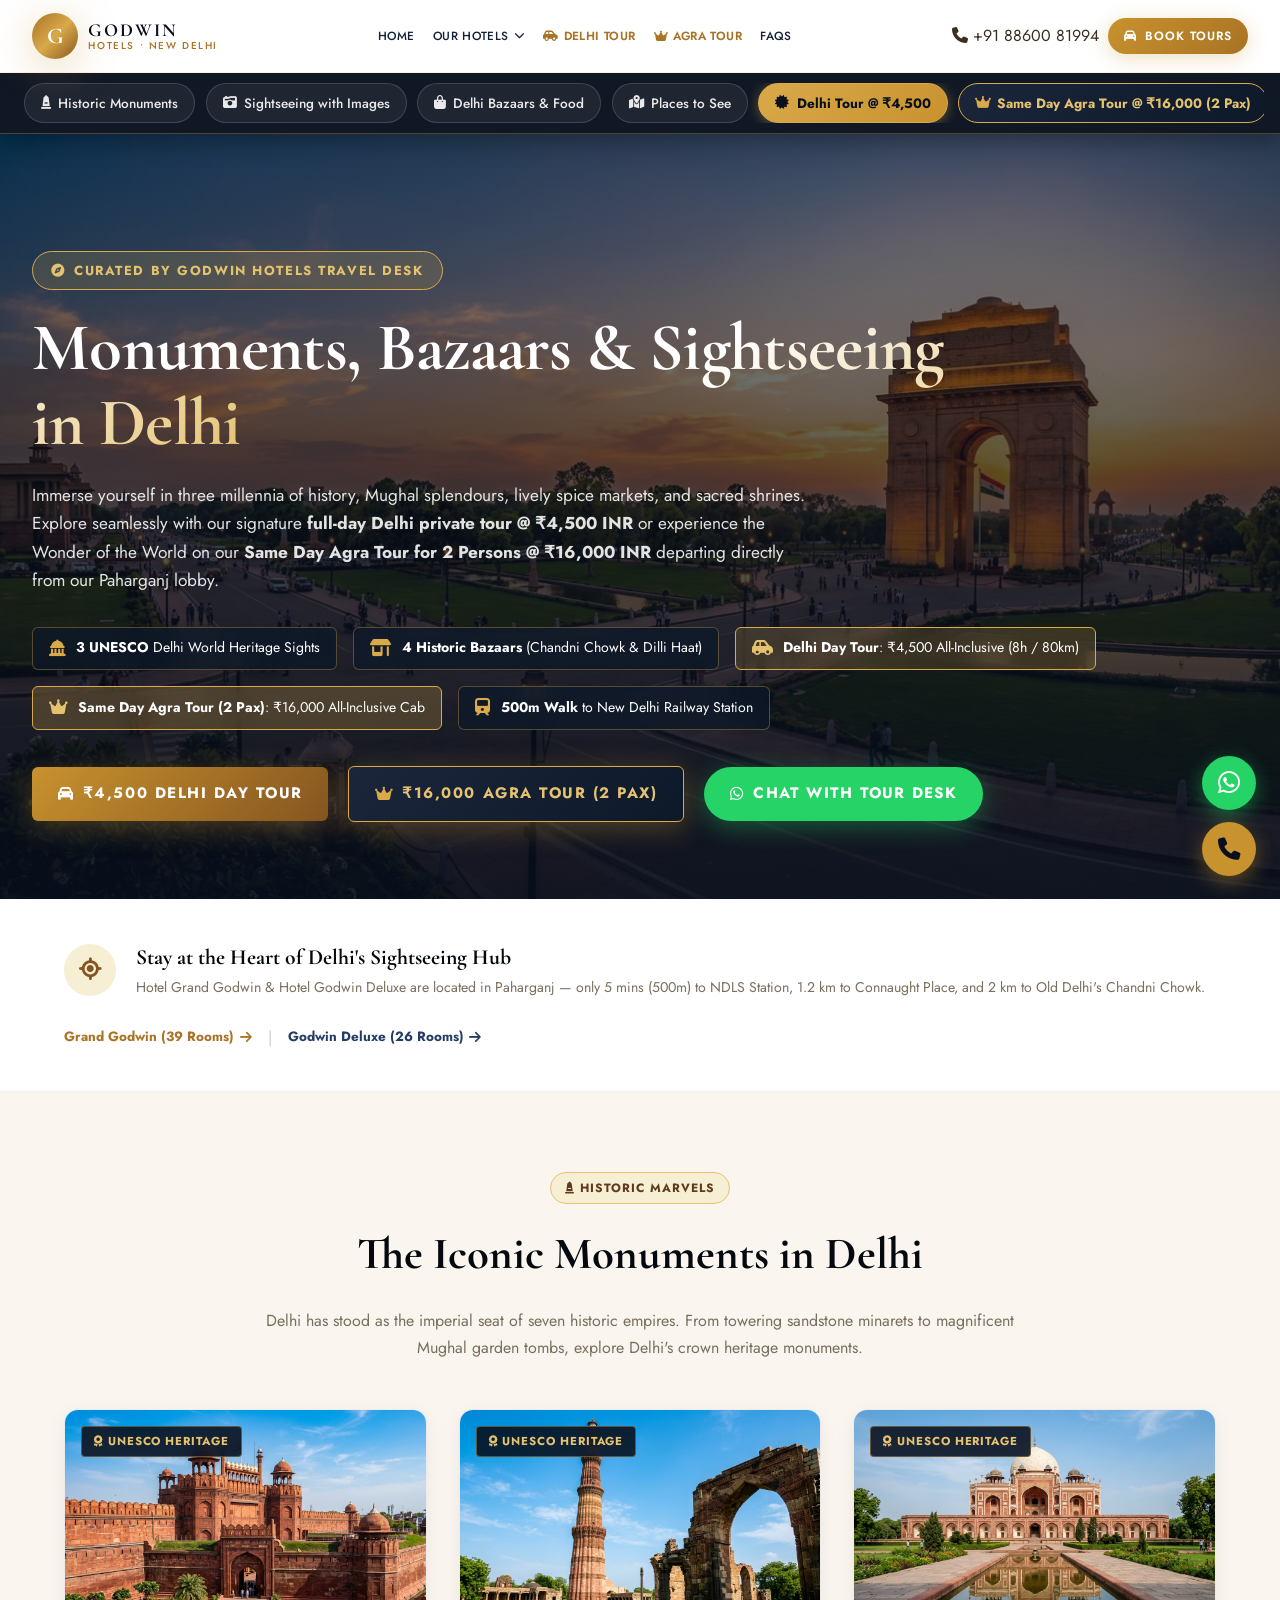
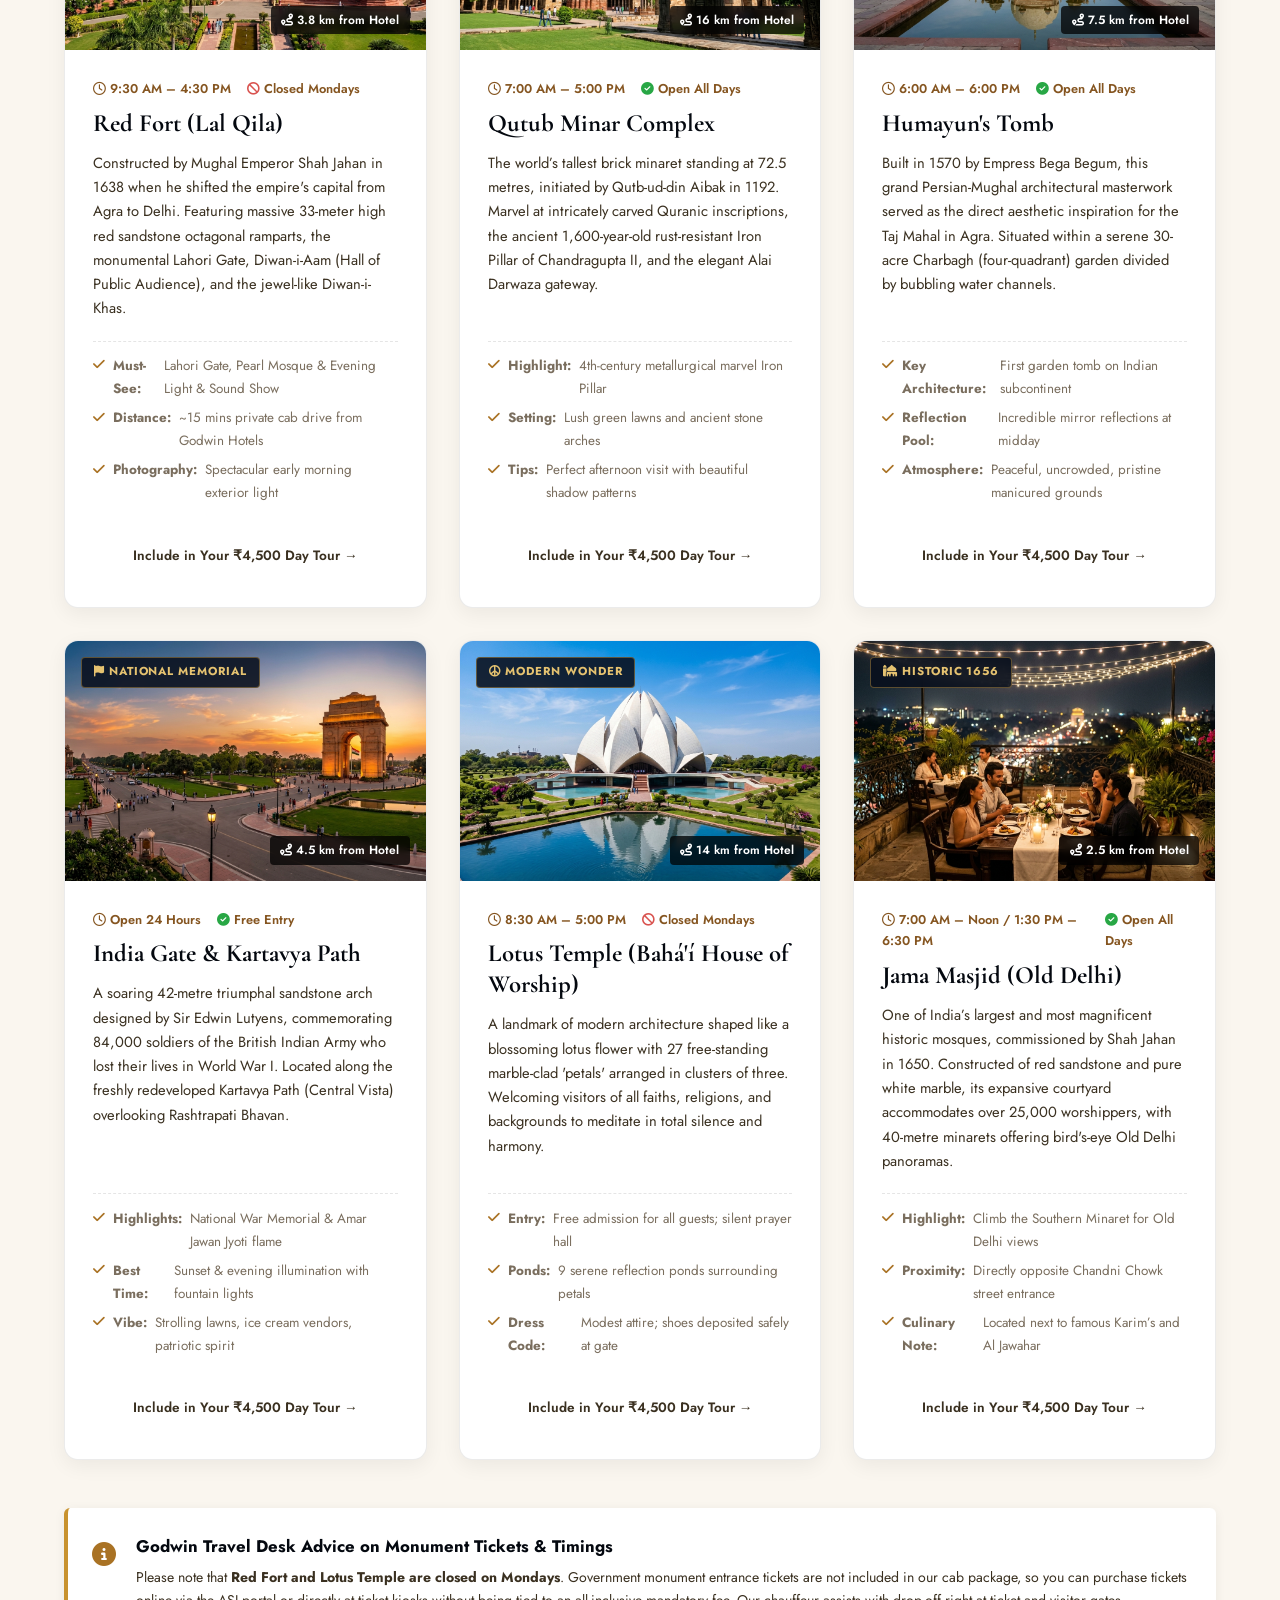
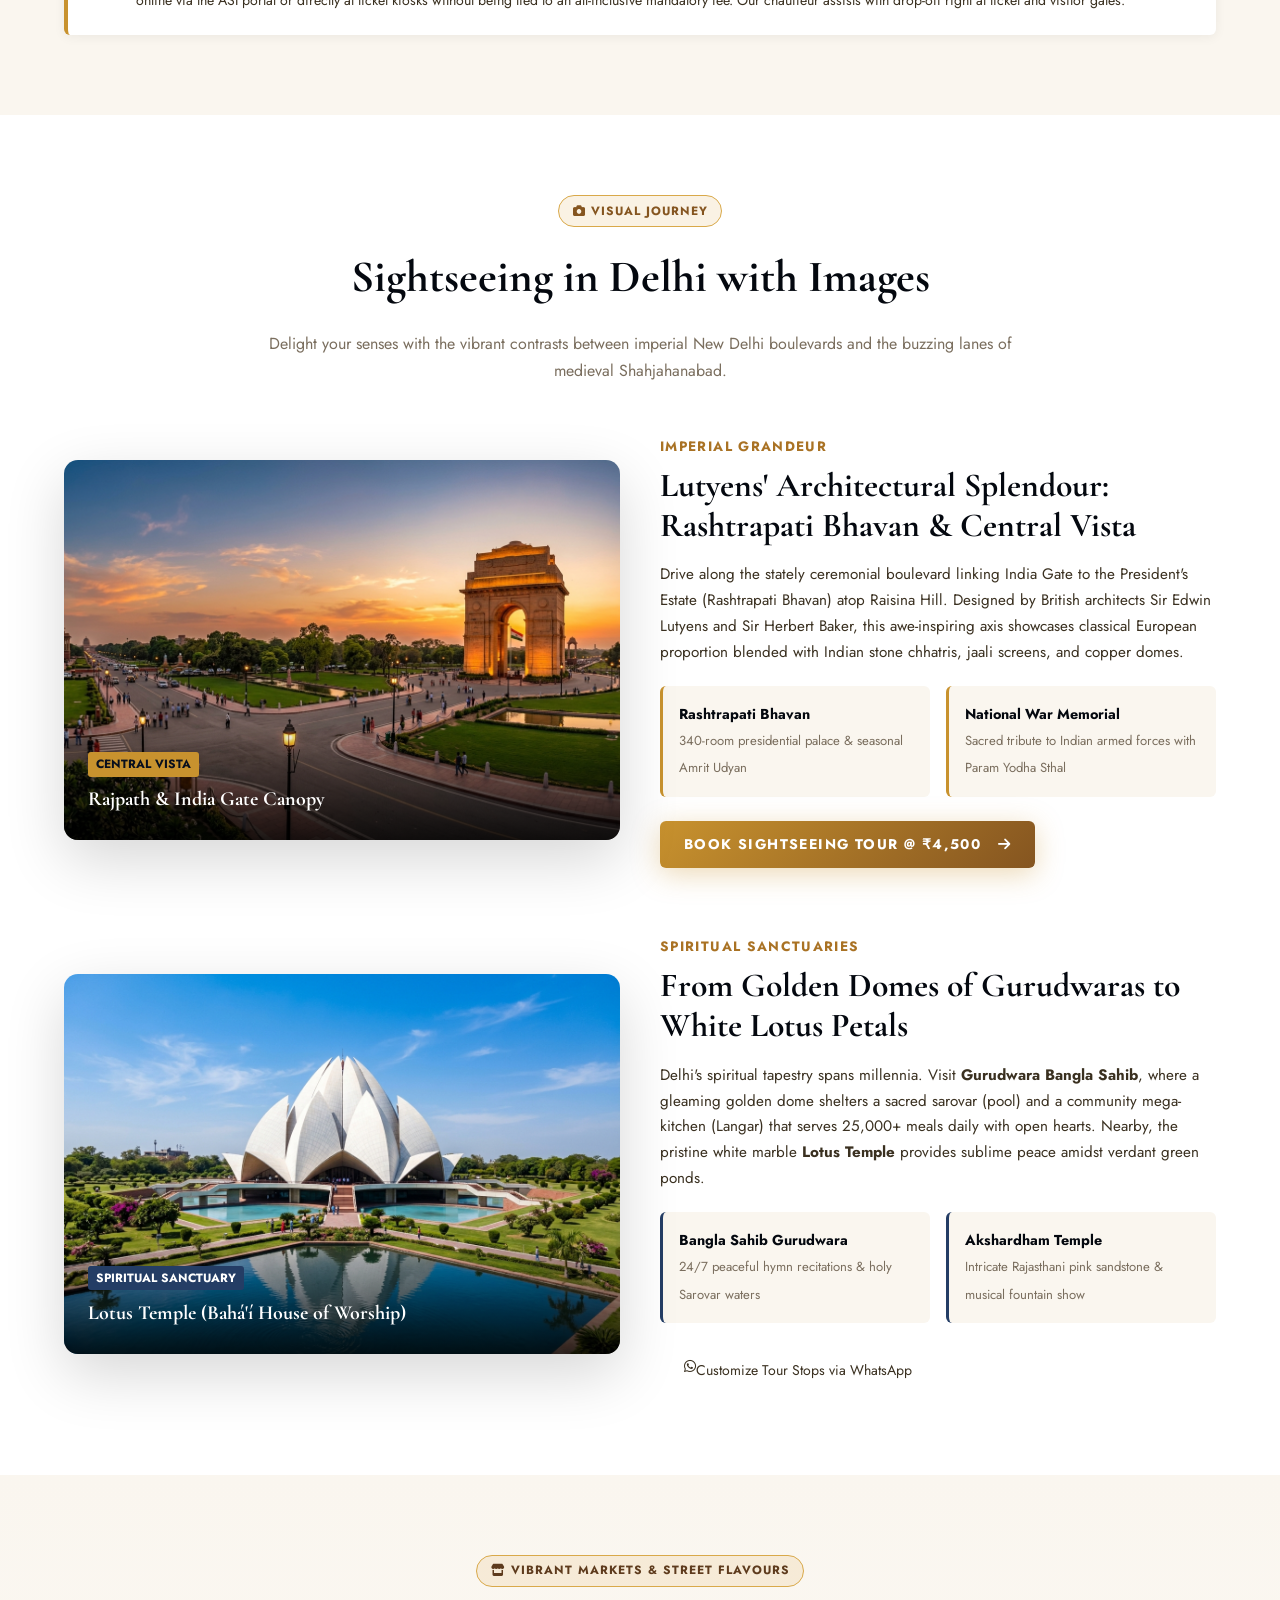
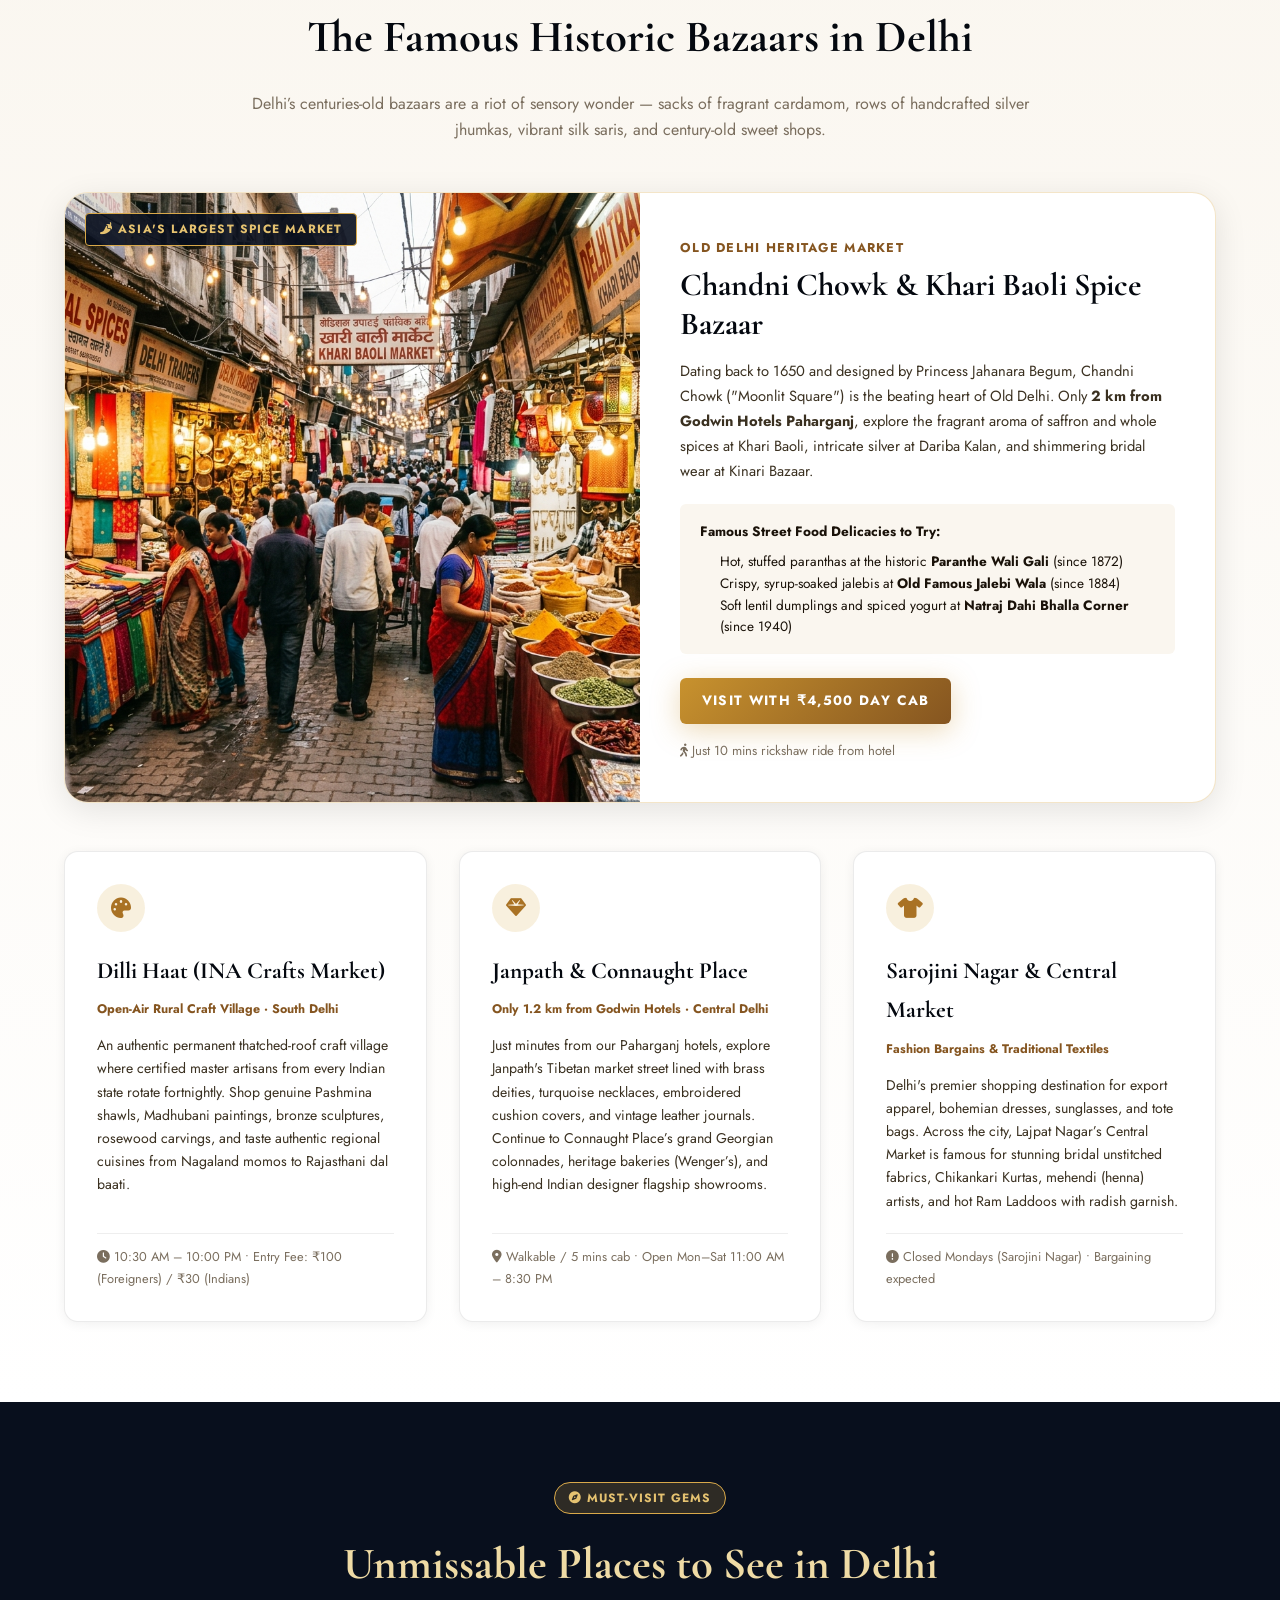
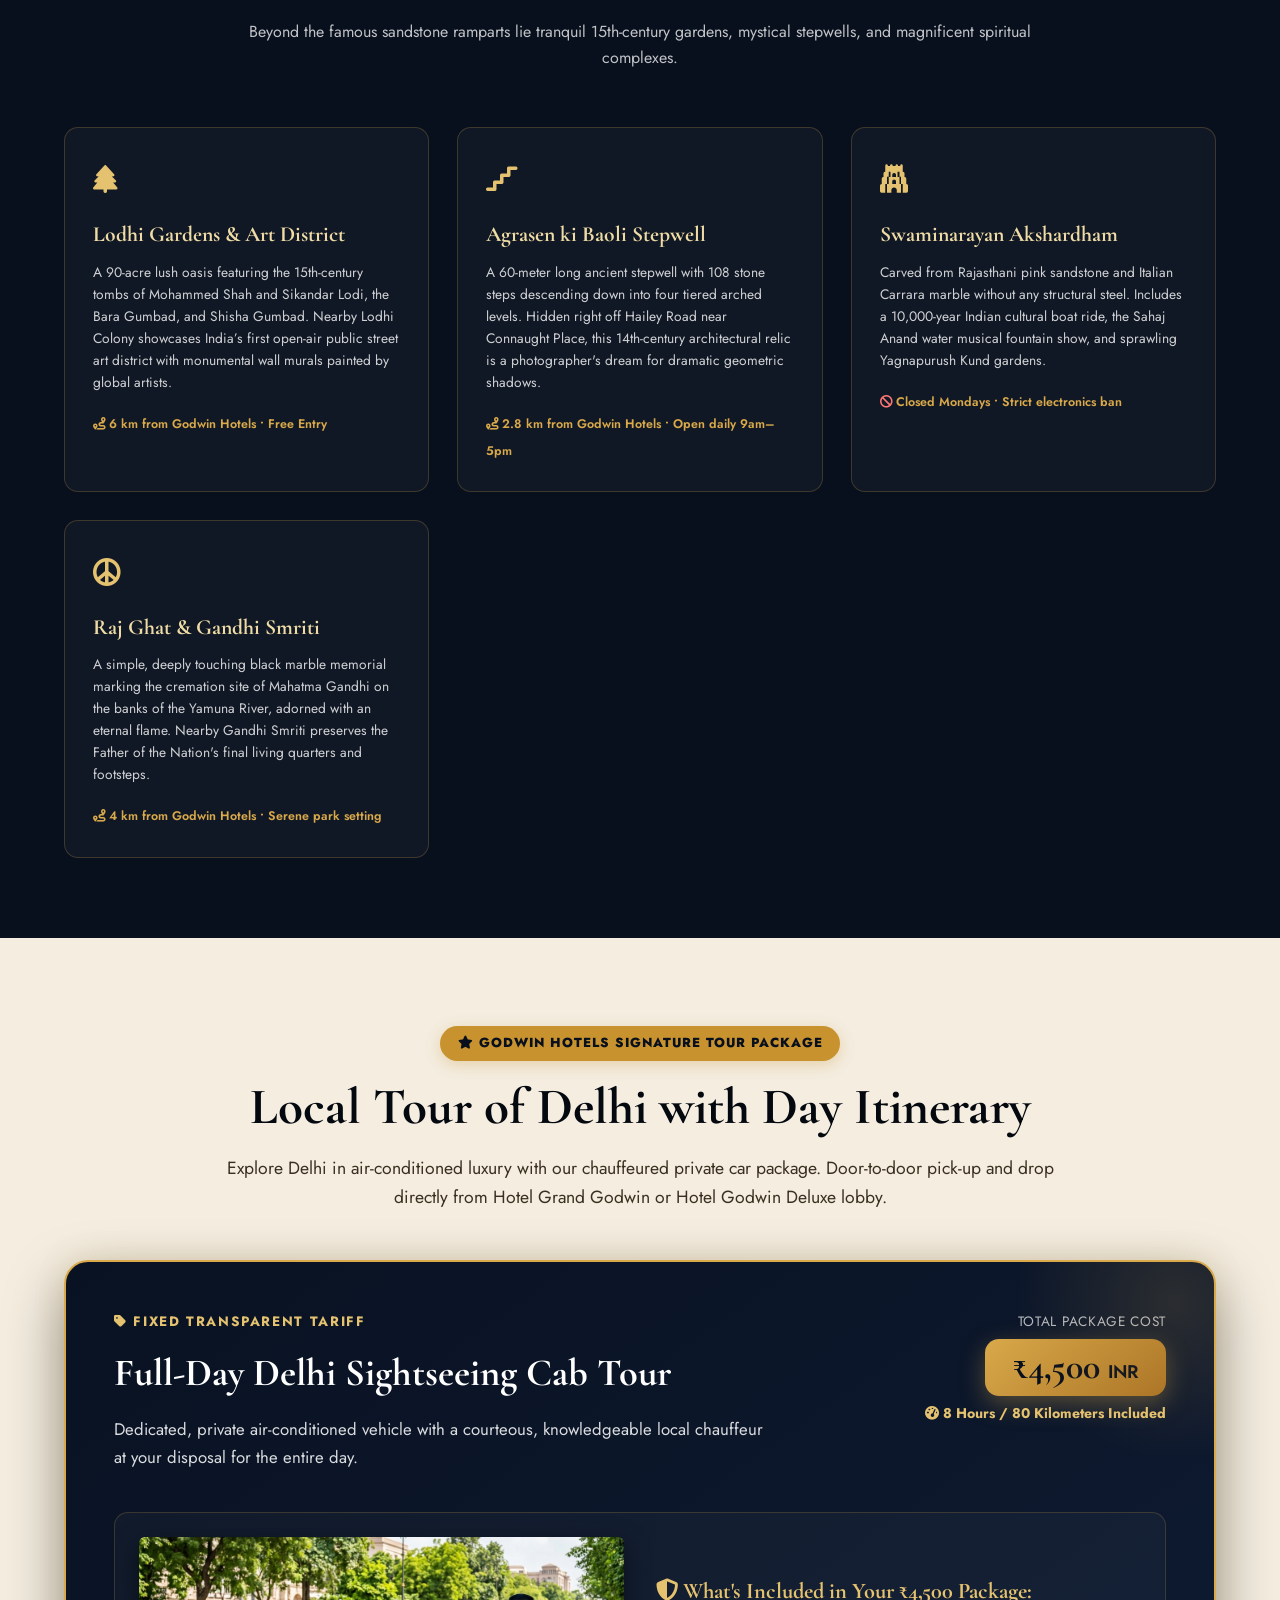
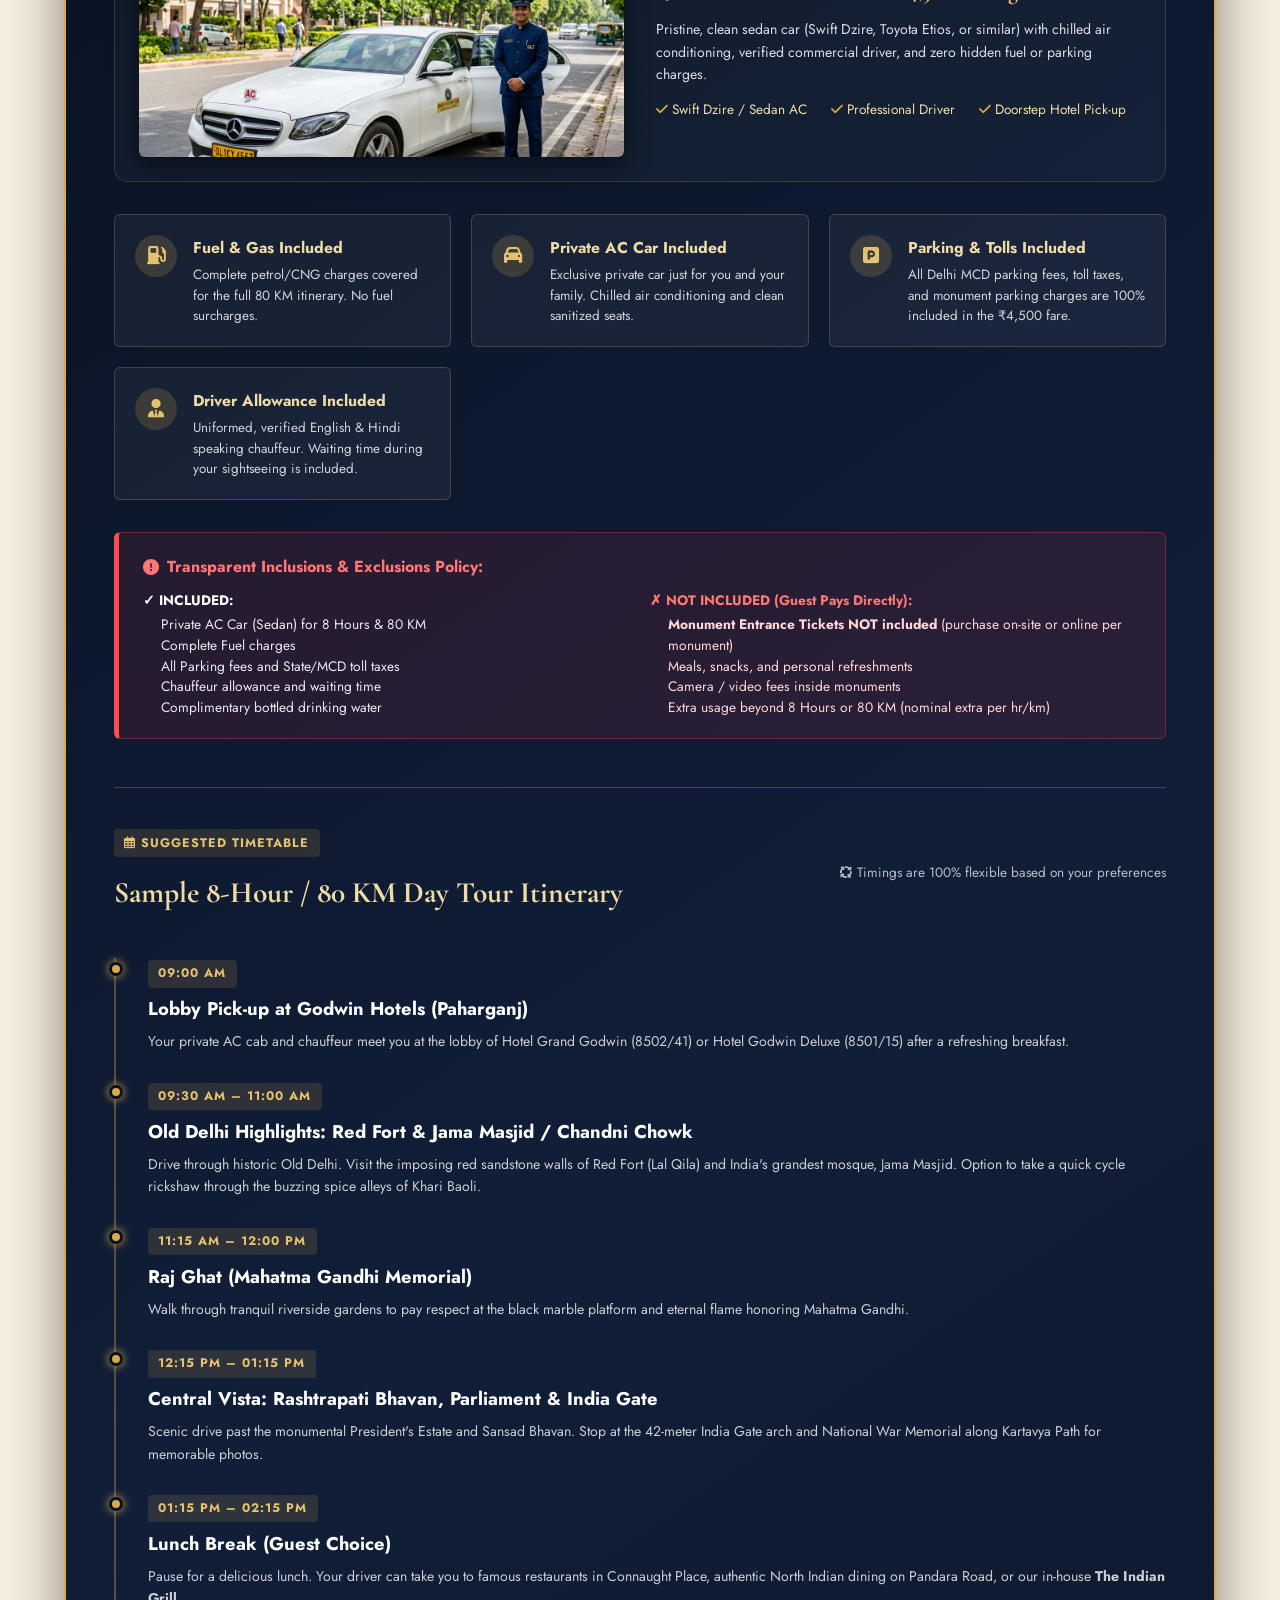
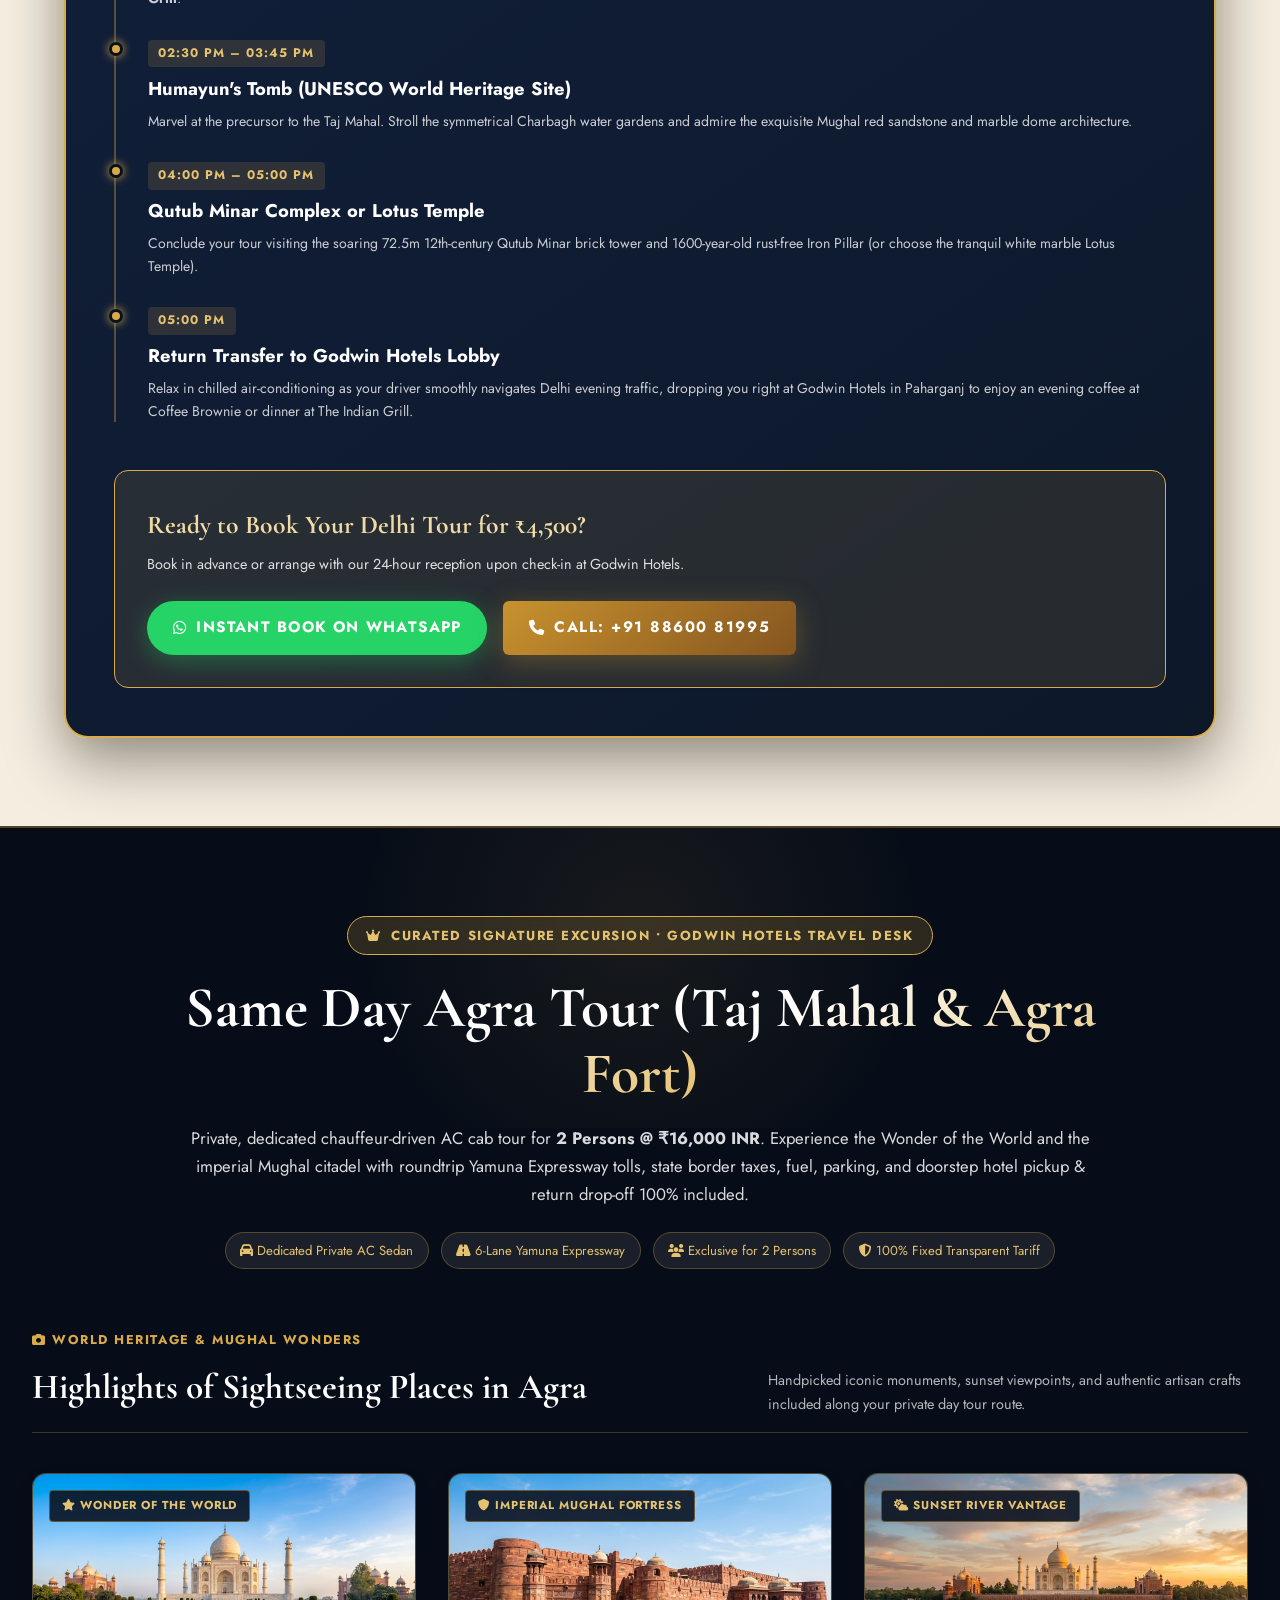
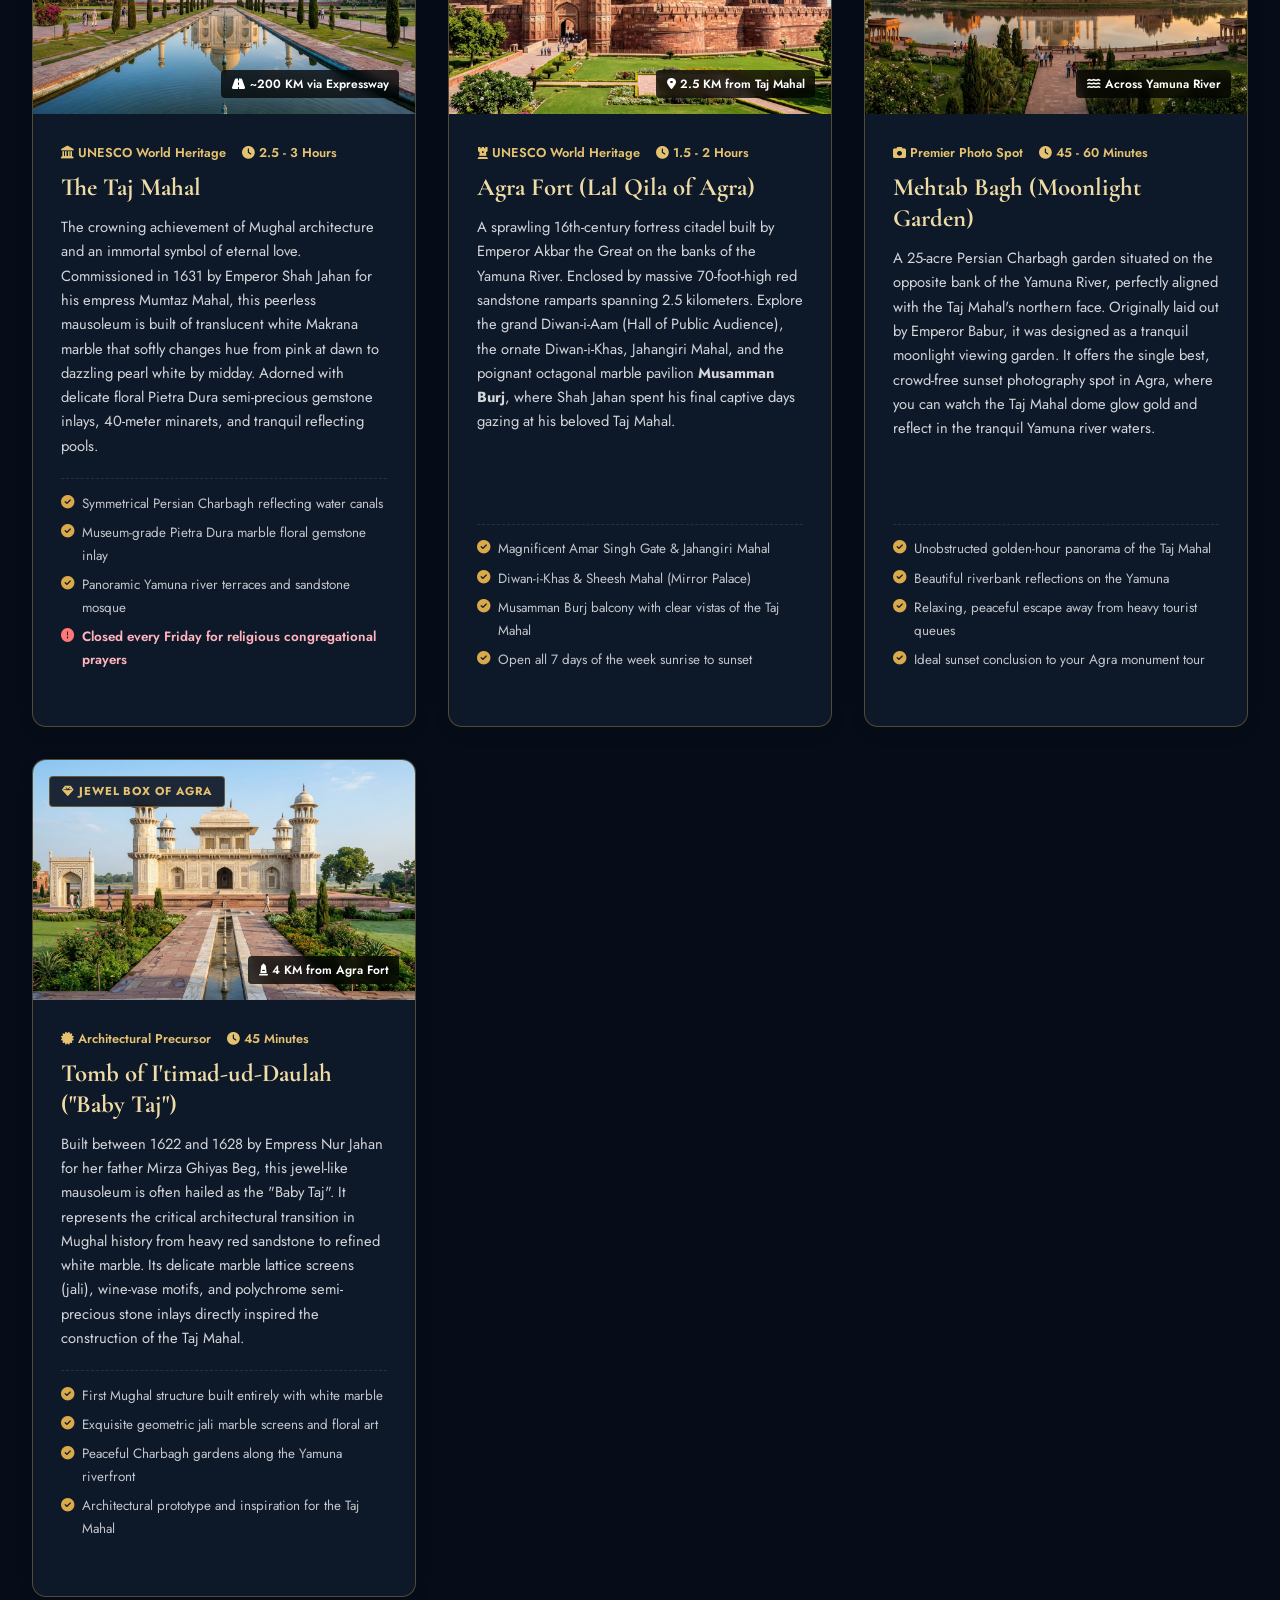
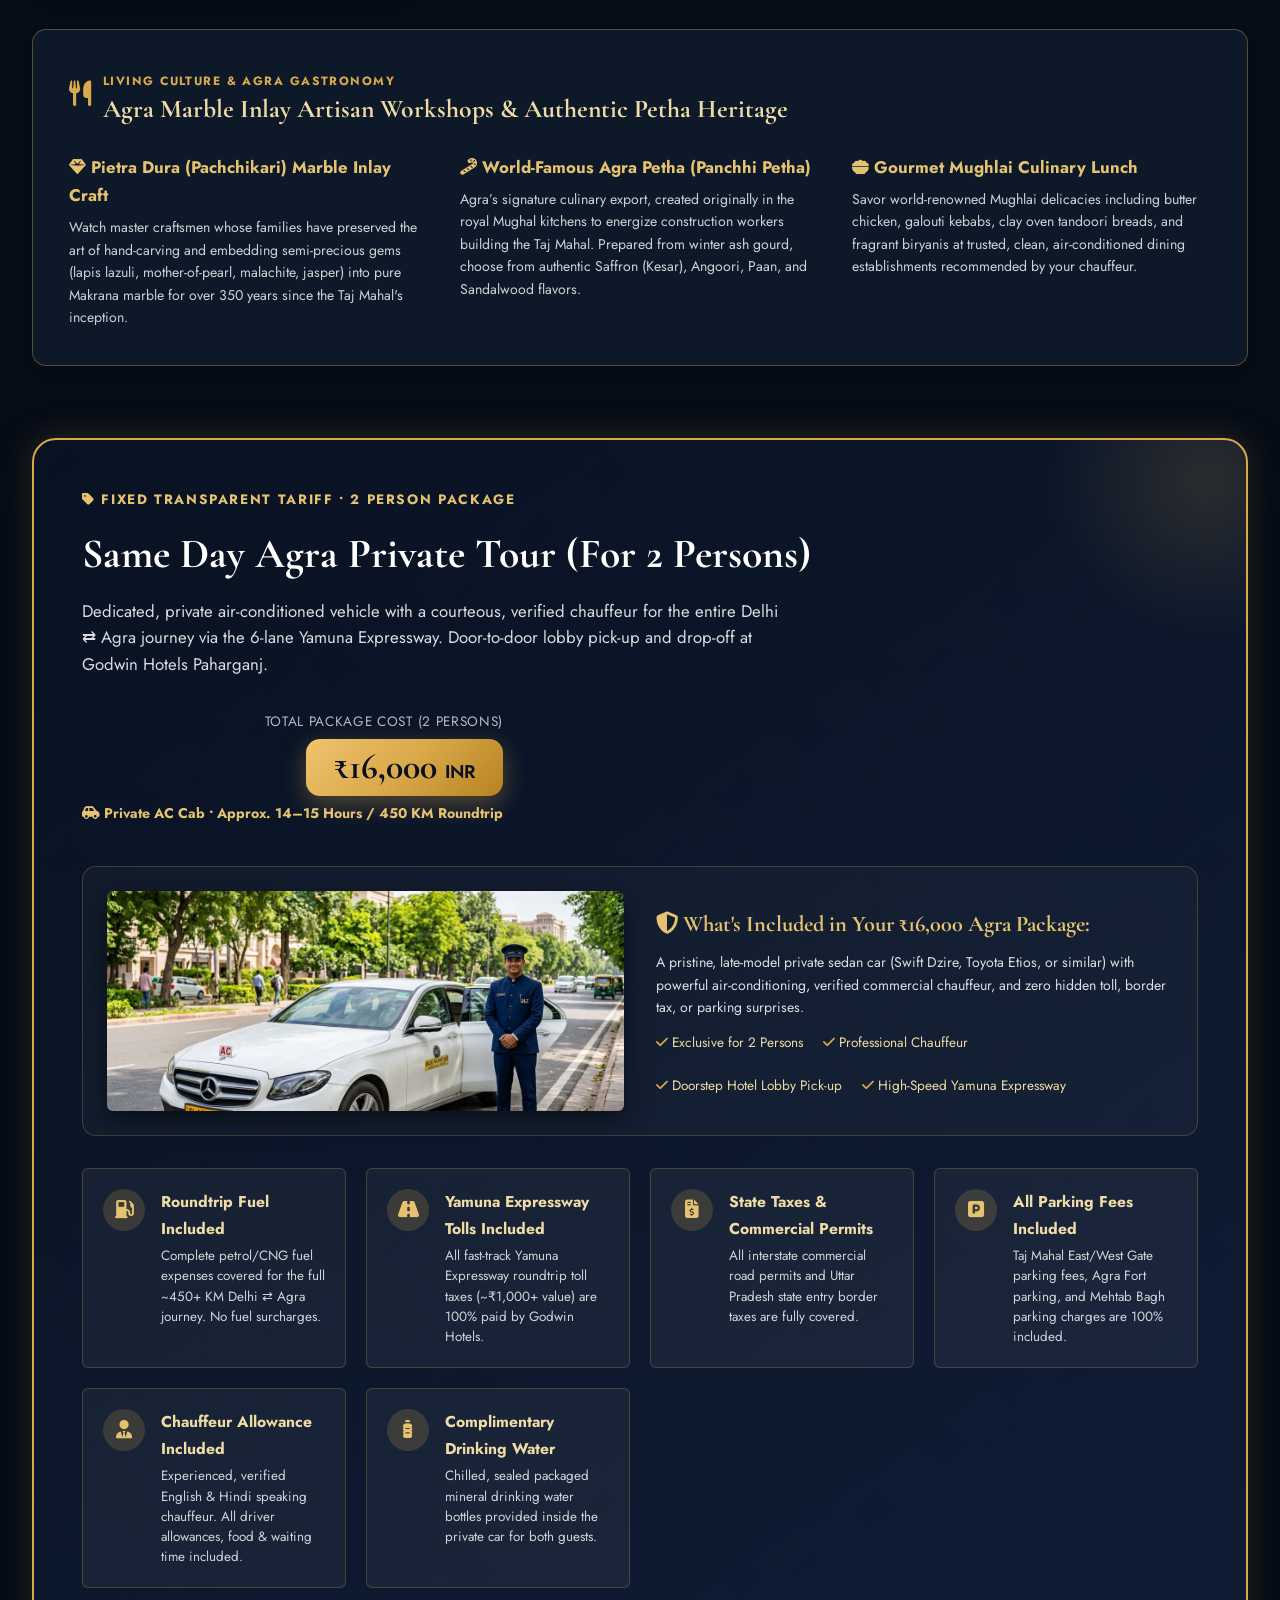
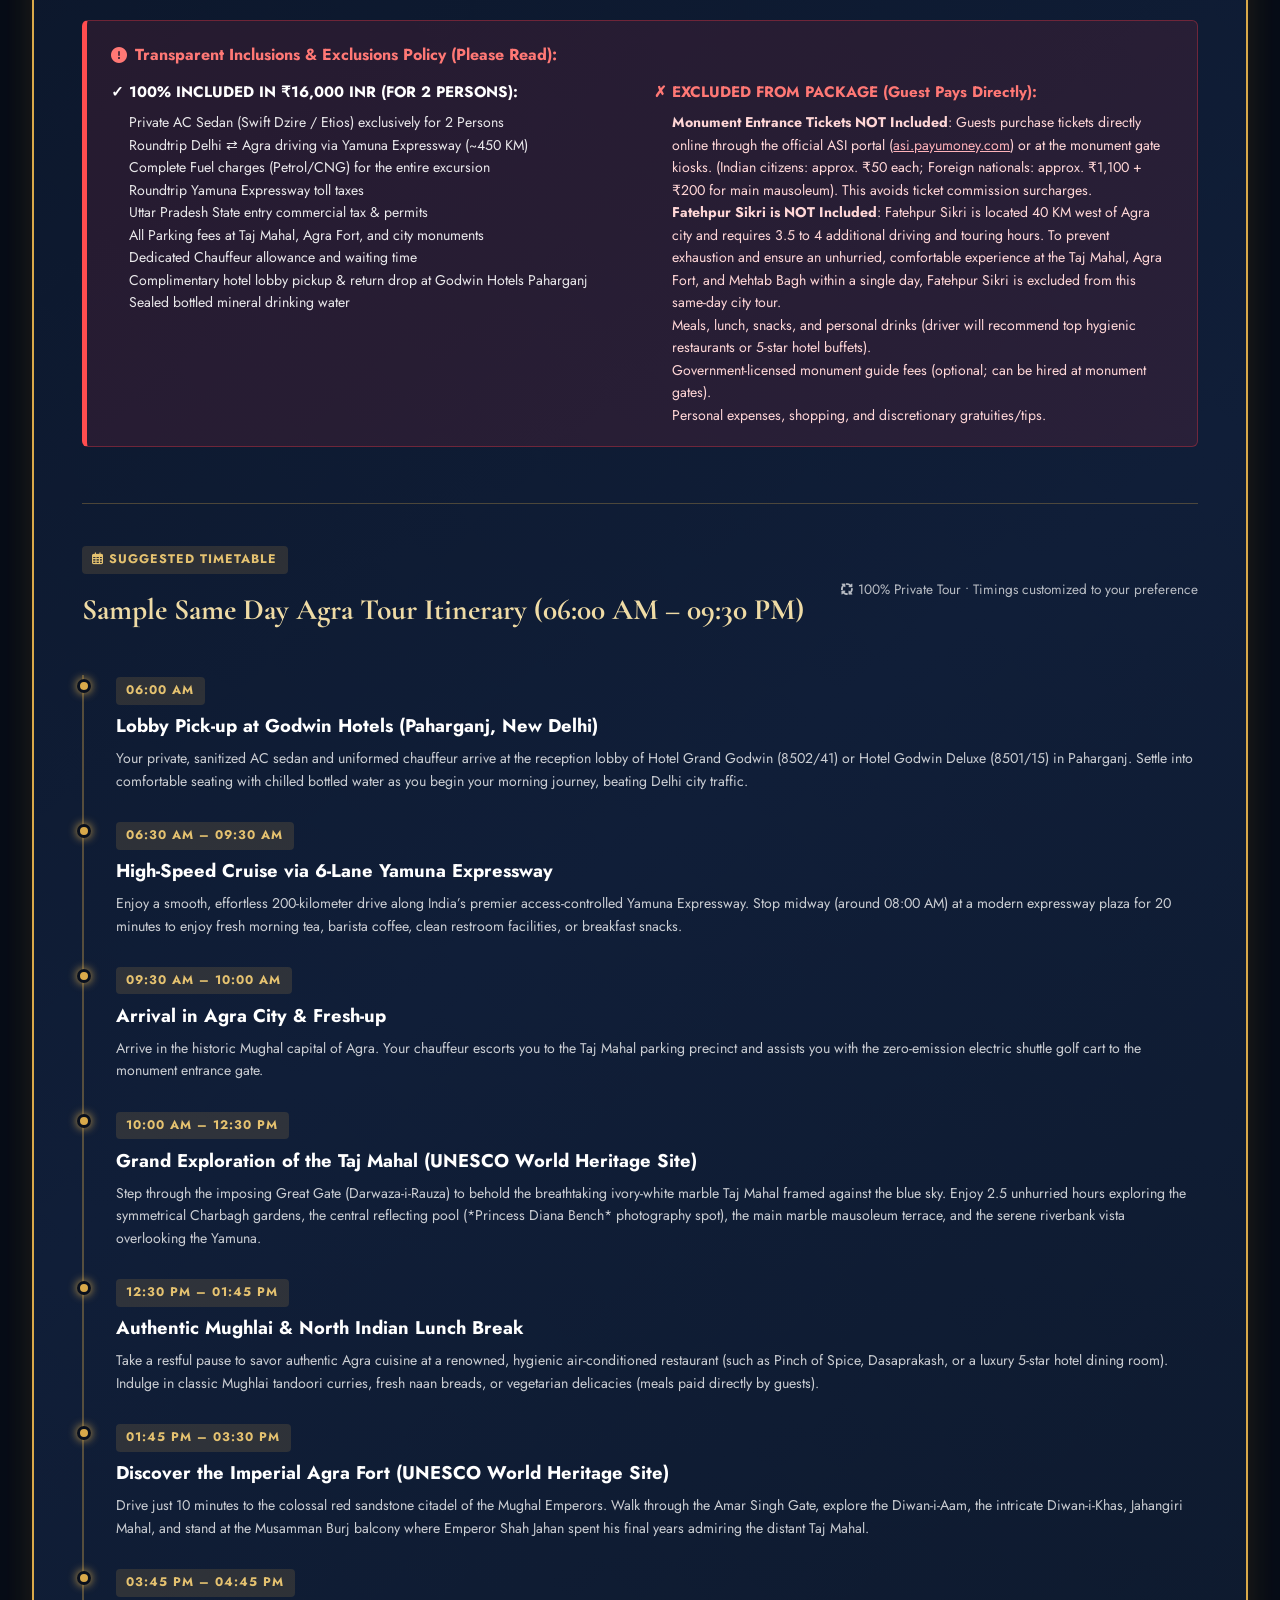
==== commit 5c9d2442: "feat: simplify delhi-sightseeing header - remove top-bar, trim nav links" ====
--- a/delhi-sightseeing/index.html
+++ b/delhi-sightseeing/index.html
@@ -1,6 +1,16 @@
 <!DOCTYPE html>
 <html lang="en">
 <head>
+  <!-- Google tag (gtag.js) -->
+  <script async src="https://www.googletagmanager.com/gtag/js?id=G-HDG7YBF3ZQ"></script>
+  <script>
+    window.dataLayer = window.dataLayer || [];
+    function gtag(){dataLayer.push(arguments);}
+    gtag('js', new Date());
+
+    gtag('config', 'G-HDG7YBF3ZQ');
+  </script>
+
   <meta charset="UTF-8">
   <meta name="viewport" content="width=device-width, initial-scale=1.0, viewport-fit=cover">
   <meta name="theme-color" content="#080f1d">
@@ -555,30 +565,6 @@
 </head>
 <body>
 
-  <a href="#main-content" class="skip-link">Skip to main content</a>
-
-  <!-- ══════════════════════════════════════════
-       TOP BAR
-  ══════════════════════════════════════════ -->
-  <div class="top-bar">
-    <div class="container-wide">
-      <div class="top-bar-inner">
-        <div class="top-bar-contacts">
-          <div class="top-contact-group">
-            <a href="tel:+918860081994" class="top-phone-badge" title="Call Reservations: +91 88600 81994">
-              <i class="fa-solid fa-phone"></i> +91 88600 81994
-            </a>
-            <a href="https://wa.me/918860081994?text=Hello%20Godwin%20Hotels%20Delhi,%20I%20would%20like%20to%20inquire%20about%20the%20Delhi%20Sightseeing%20Tour%20@%204500%20INR."
-               target="_blank" rel="noopener" class="top-wa-badge" title="Chat on WhatsApp: +91 8860081994">
-              <i class="fa-brands fa-whatsapp"></i> WhatsApp Travel Desk
-            </a>
-          </div>
-          <a href="mailto:book@godwinhotels.com" class="hide-mobile"><i class="fa-solid fa-envelope"></i> book@godwinhotels.com</a>
-          <span class="hide-mobile"><i class="fa-solid fa-location-dot"></i> Arakashan Road, Paharganj, New Delhi (500m to NDLS)</span>
-        </div>
-      </div>
-    </div>
-  </div>
 
   <!-- ══════════════════════════════════════════
        NAVBAR
@@ -614,7 +600,7 @@
                       Hotel Grand Godwin
                       <span style="font-size:0.65rem;background:var(--gold-100);color:var(--gold-800);padding:0.12rem 0.45rem;border-radius:4px;font-weight:700;margin-left:0.35rem;">39 Rooms</span>
                     </div>
-                    <div class="nav-dropdown-item-desc">Classic Boutique · Coffee Brownie Café</div>
+                    <div class="nav-dropdown-item-desc">Classic Boutique &middot; Coffee Brownie Caf&eacute;</div>
                   </div>
                 </a>
                 <a href="../hotel-godwin-deluxe/" class="nav-dropdown-item">
@@ -624,20 +610,16 @@
                       Hotel Godwin Deluxe
                       <span style="font-size:0.65rem;background:var(--gold-100);color:var(--gold-800);padding:0.12rem 0.45rem;border-radius:4px;font-weight:700;margin-left:0.35rem;">26 Rooms</span>
                     </div>
-                    <div class="nav-dropdown-item-desc">Contemporary Designer Boutique · The Indian Grill</div>
+                    <div class="nav-dropdown-item-desc">Contemporary Designer &middot; The Indian Grill</div>
                   </div>
                 </a>
                 <div class="nav-dropdown-divider"></div>
                 <a href="../#destinations" class="nav-dropdown-item" style="padding:0.5rem 1.15rem;font-size:0.78rem;color:var(--gold-700);font-weight:600;">
-                  <i class="fa-solid fa-building" style="font-size:0.8rem;"></i> Compare Both Paharganj Properties →
+                  <i class="fa-solid fa-building" style="font-size:0.8rem;"></i> Compare Both Properties &rarr;
                 </a>
               </div>
             </div>
 
-            <a href="#monuments" class="nav-link">Monuments</a>
-            <a href="#sightseeing" class="nav-link">Sightseeing</a>
-            <a href="#bazaars" class="nav-link">Bazaars</a>
-            <a href="#places" class="nav-link">Places</a>
             <a href="#day-tour" class="nav-link" style="color:var(--gold-600);font-weight:600;">
               <i class="fa-solid fa-car-side"></i> Delhi Tour
             </a>
@@ -647,13 +629,18 @@
             <a href="#faq" class="nav-link">FAQs</a>
           </div>
 
-          <a href="#day-tour" class="nav-cta" aria-label="Book Sightseeing Tour">
-            <i class="fa-solid fa-car"></i> Book Tours
-          </a>
-
-          <button class="mobile-toggle" id="mobileToggle" aria-label="Toggle Navigation Menu" aria-expanded="false">
-            <i class="fa-solid fa-bars" id="menuIcon"></i>
-          </button>
+          <!-- Right side: phone + CTA -->
+          <div style="display:flex;align-items:center;gap:0.6rem;">
+            <a href="tel:+918860081994" class="nav-phone-link" aria-label="Call Godwin Hotels">
+              <i class="fa-solid fa-phone"></i> <span class="nav-phone-text">+91 88600 81994</span>
+            </a>
+            <a href="#day-tour" class="nav-cta" aria-label="Book Sightseeing Tour">
+              <i class="fa-solid fa-car"></i> Book Tours
+            </a>
+            <button class="mobile-toggle" id="mobileToggle" aria-label="Toggle Navigation Menu" aria-expanded="false">
+              <i class="fa-solid fa-bars" id="menuIcon"></i>
+            </button>
+          </div>
 
         </div>
       </div>
--- a/assets/css/hotel-page.css
+++ b/assets/css/hotel-page.css
@@ -19,7 +19,7 @@
   display: flex;
   align-items: center;
   justify-content: space-between;
-  height: 76px;
+  height: 64px;
   gap: 1.25rem;
 }
 
@@ -128,6 +128,37 @@
 .grand-site-header .nav-link:hover,
 .grand-site-header .nav-link:focus {
   color: var(--gold-300) !important;
+}
+
+/* ─── Phone link in navbar ─── */
+.grand-site-header .nav-phone-link {
+  display: inline-flex;
+  align-items: center;
+  gap: 0.4rem;
+  color: var(--gold-300);
+  font-size: 0.78rem;
+  font-weight: 600;
+  letter-spacing: 0.03em;
+  white-space: nowrap;
+  text-decoration: none;
+  padding: 0.4rem 0.75rem;
+  border: 1px solid rgba(217,169,74,0.35);
+  border-radius: 999px;
+  transition: background 0.2s ease, border-color 0.2s ease;
+}
+.grand-site-header .nav-phone-link:hover {
+  background: rgba(217,169,74,0.1);
+  border-color: rgba(217,169,74,0.65);
+}
+@media (max-width: 900px) {
+  .grand-site-header .nav-phone-link .nav-phone-text {
+    display: none;
+  }
+}
+@media (max-width: 768px) {
+  .grand-site-header .nav-phone-link {
+    display: none;
+  }
 }
 
 .grand-site-header .nav-link i {
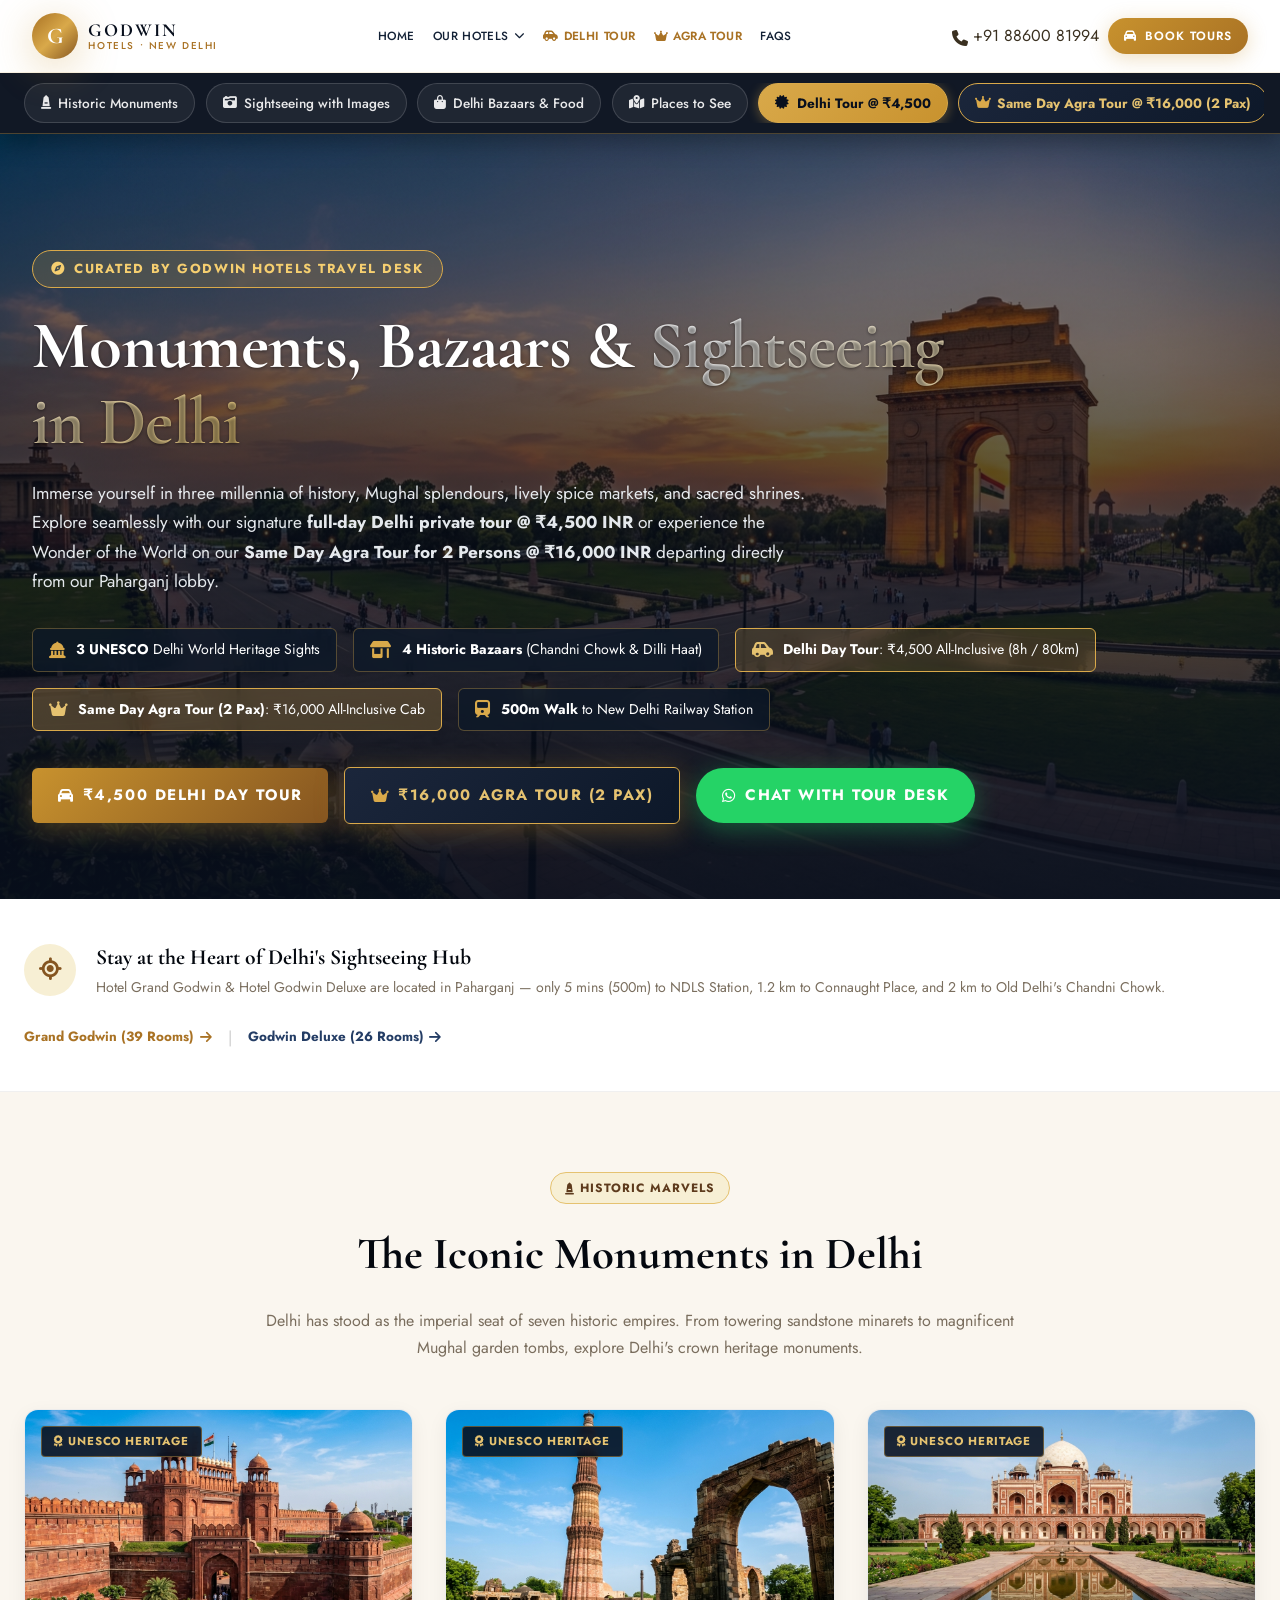
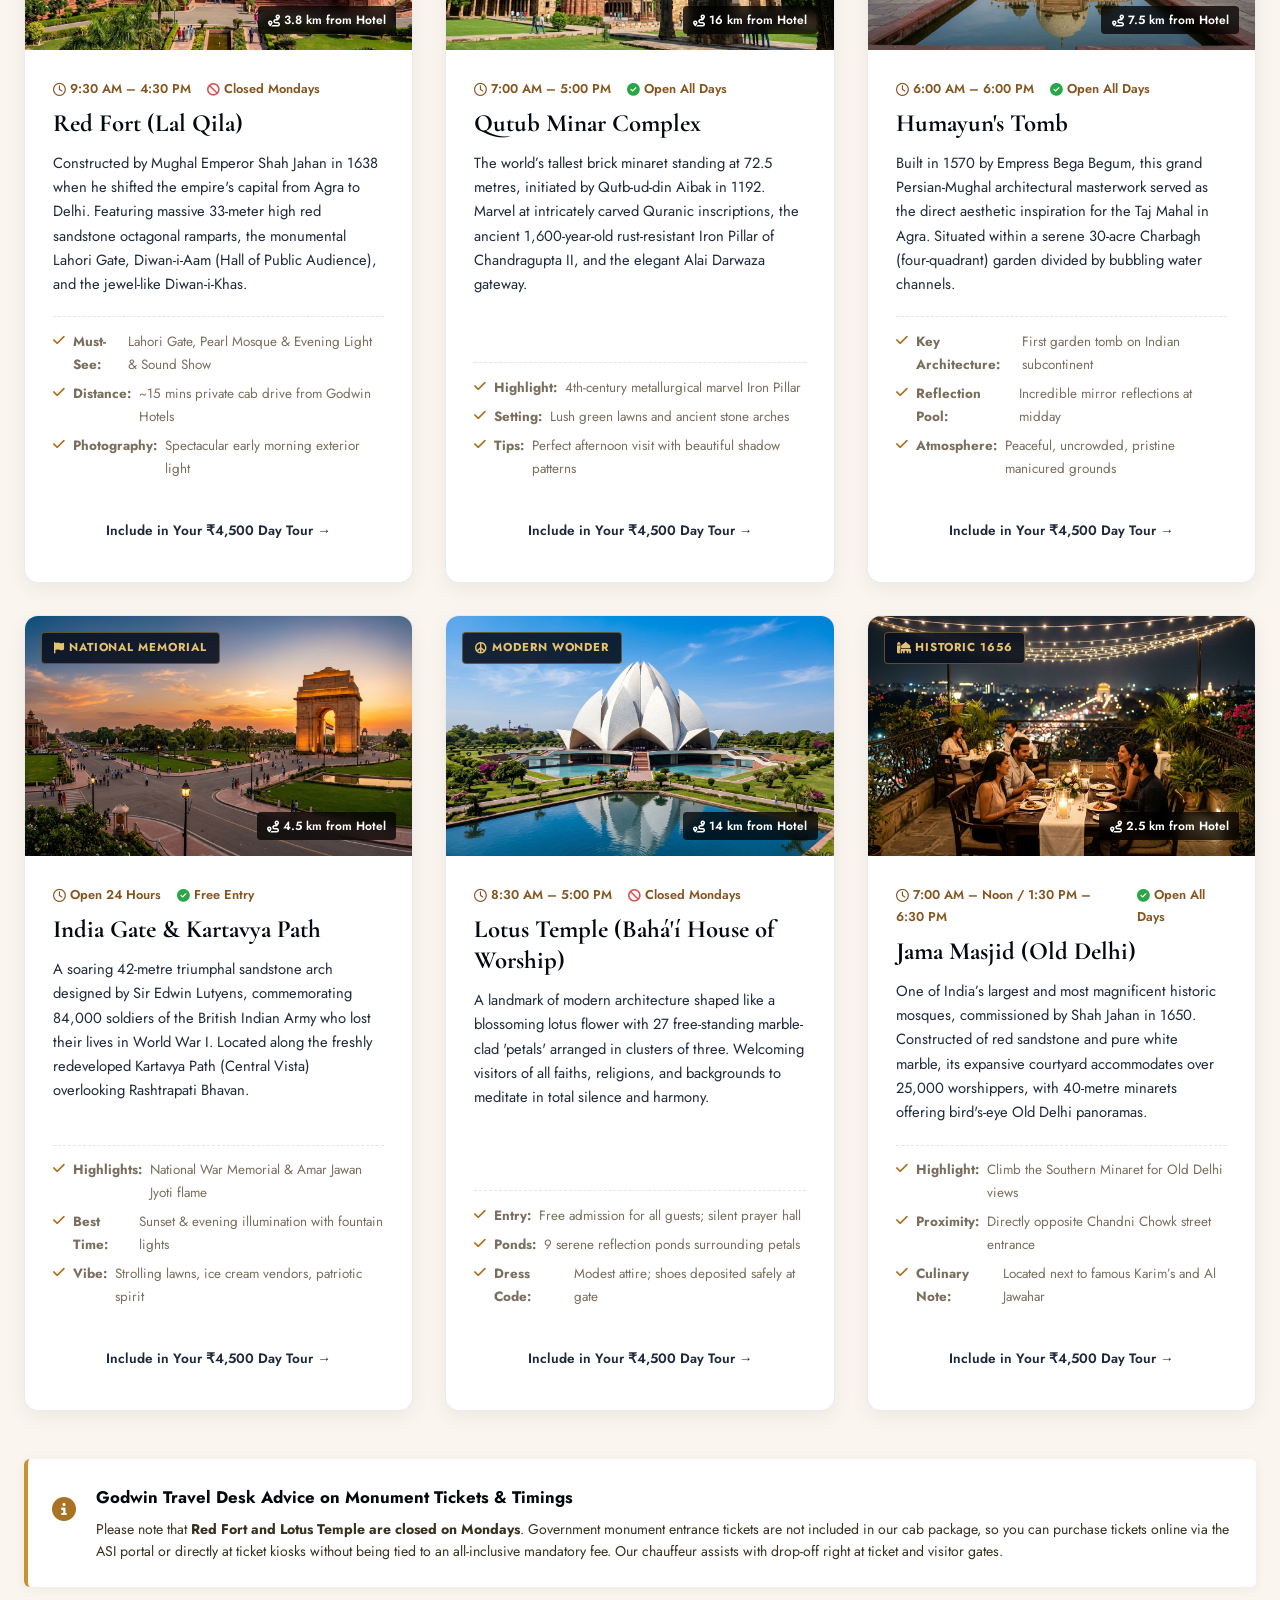
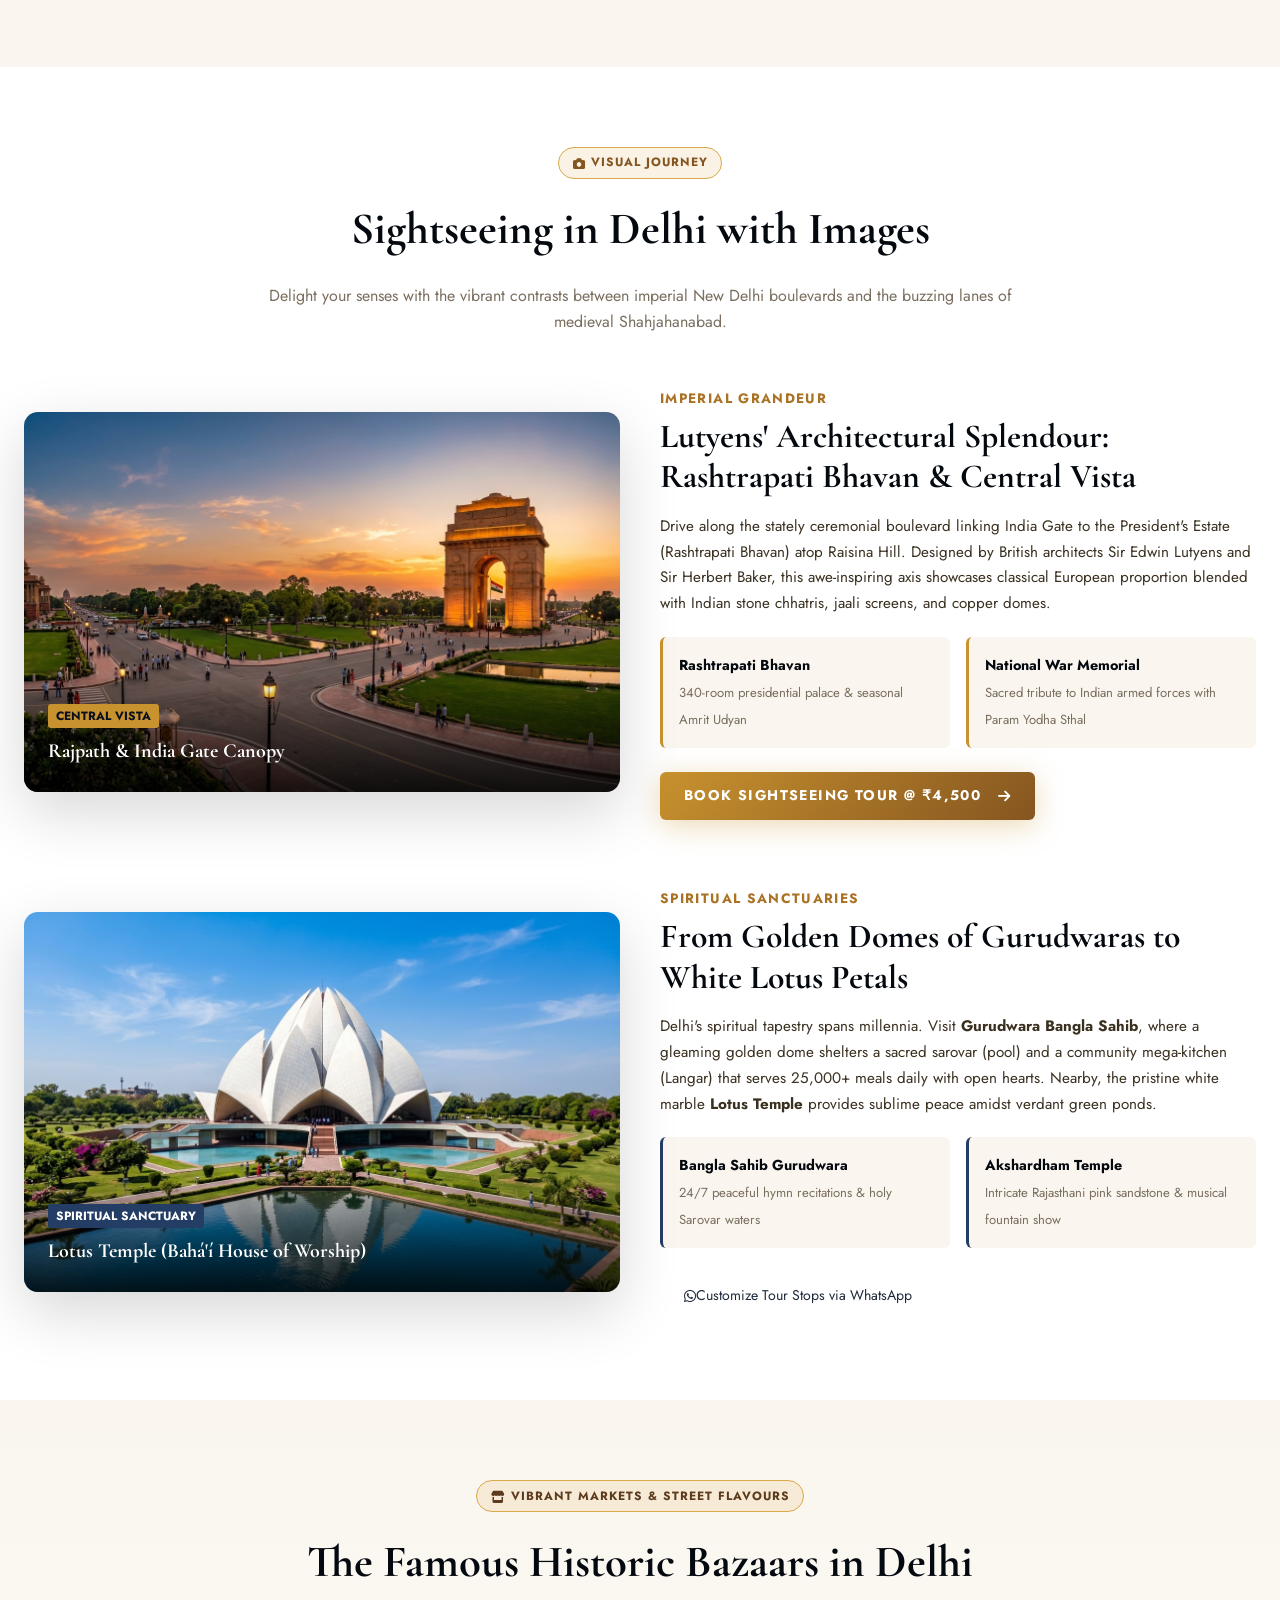
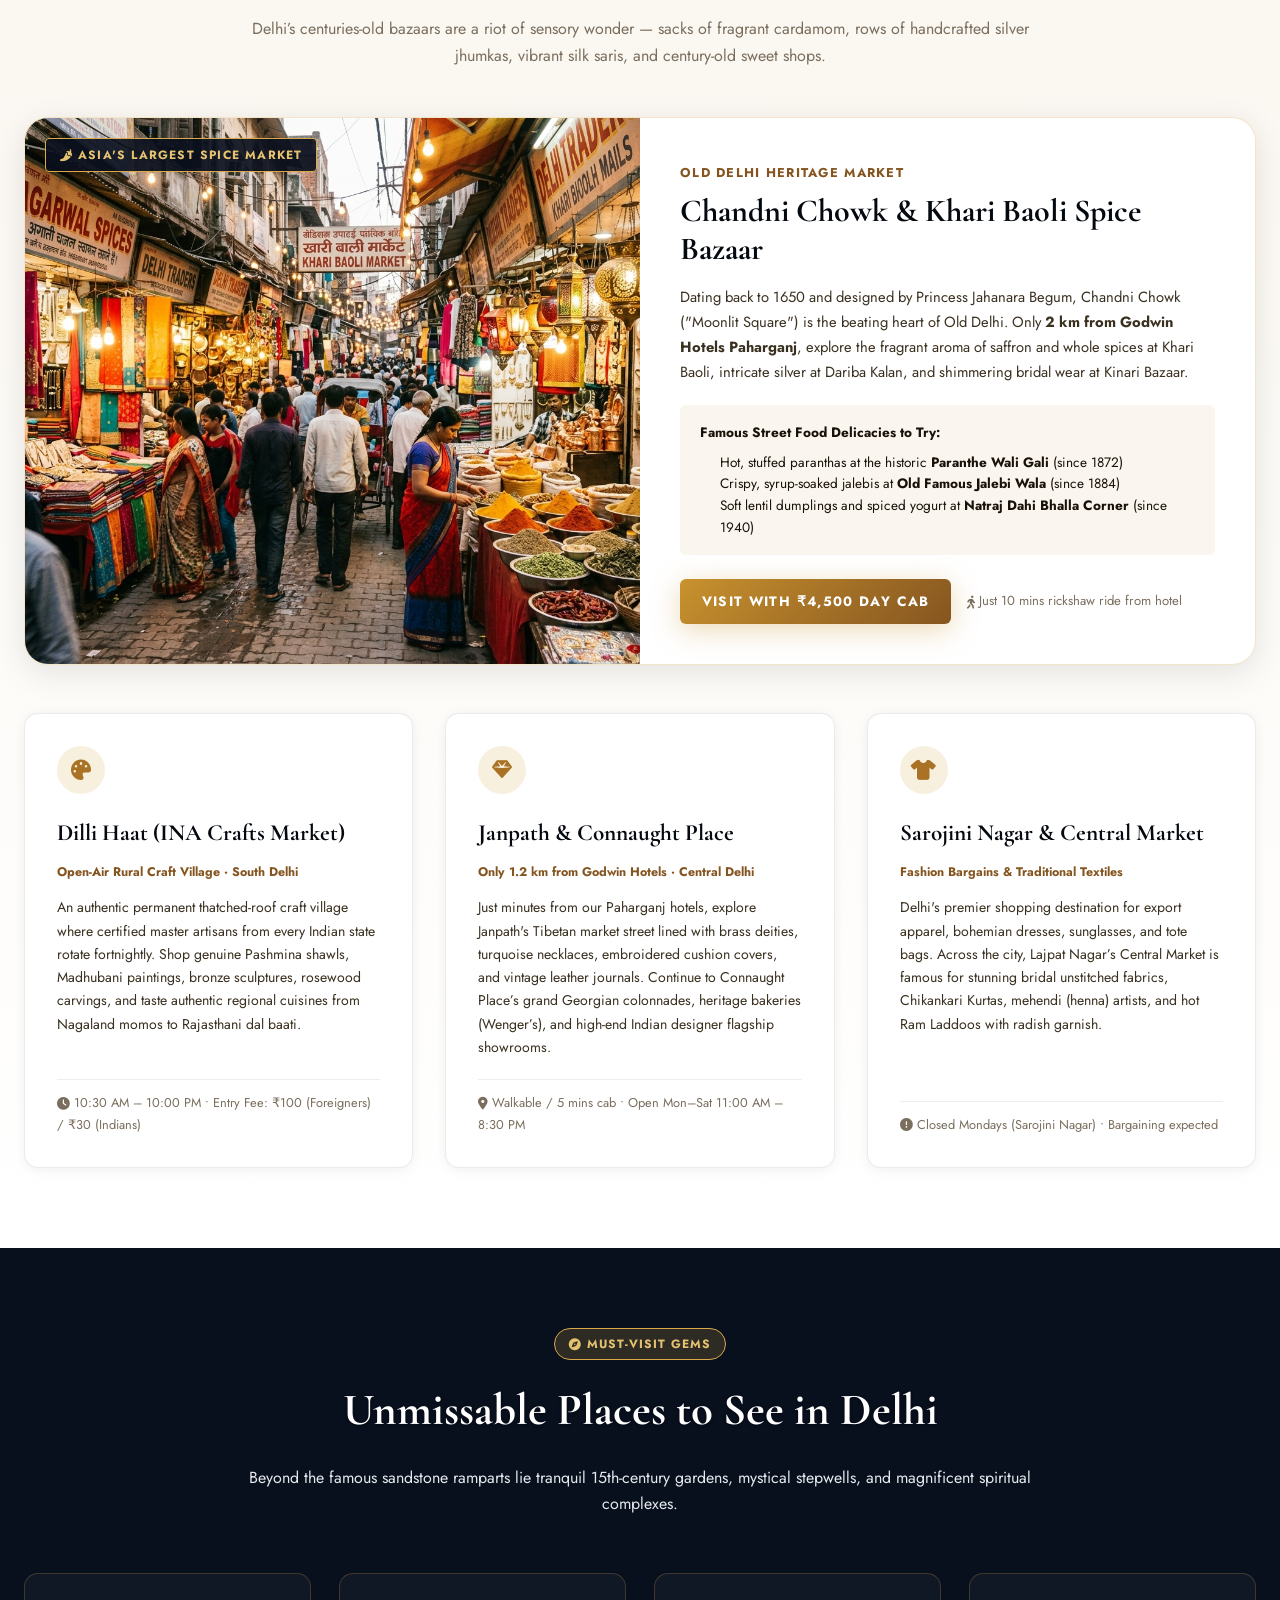
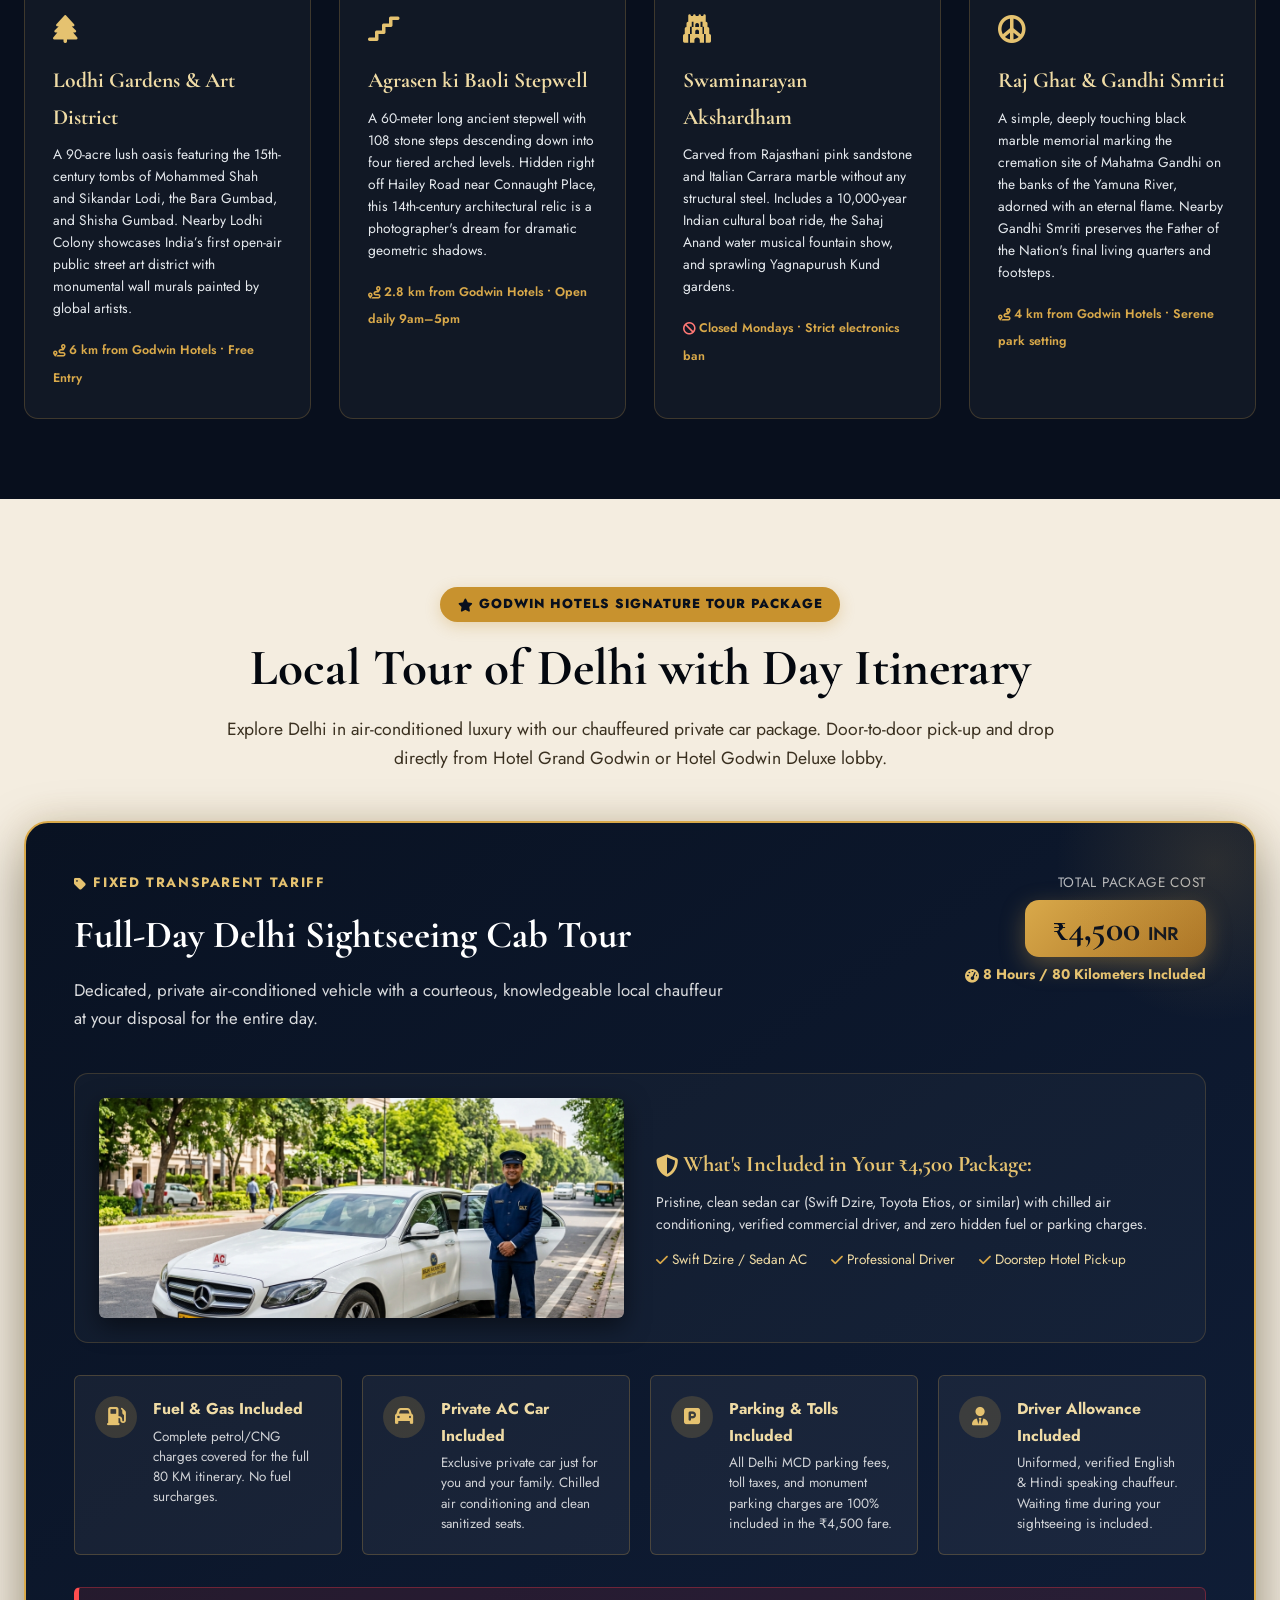
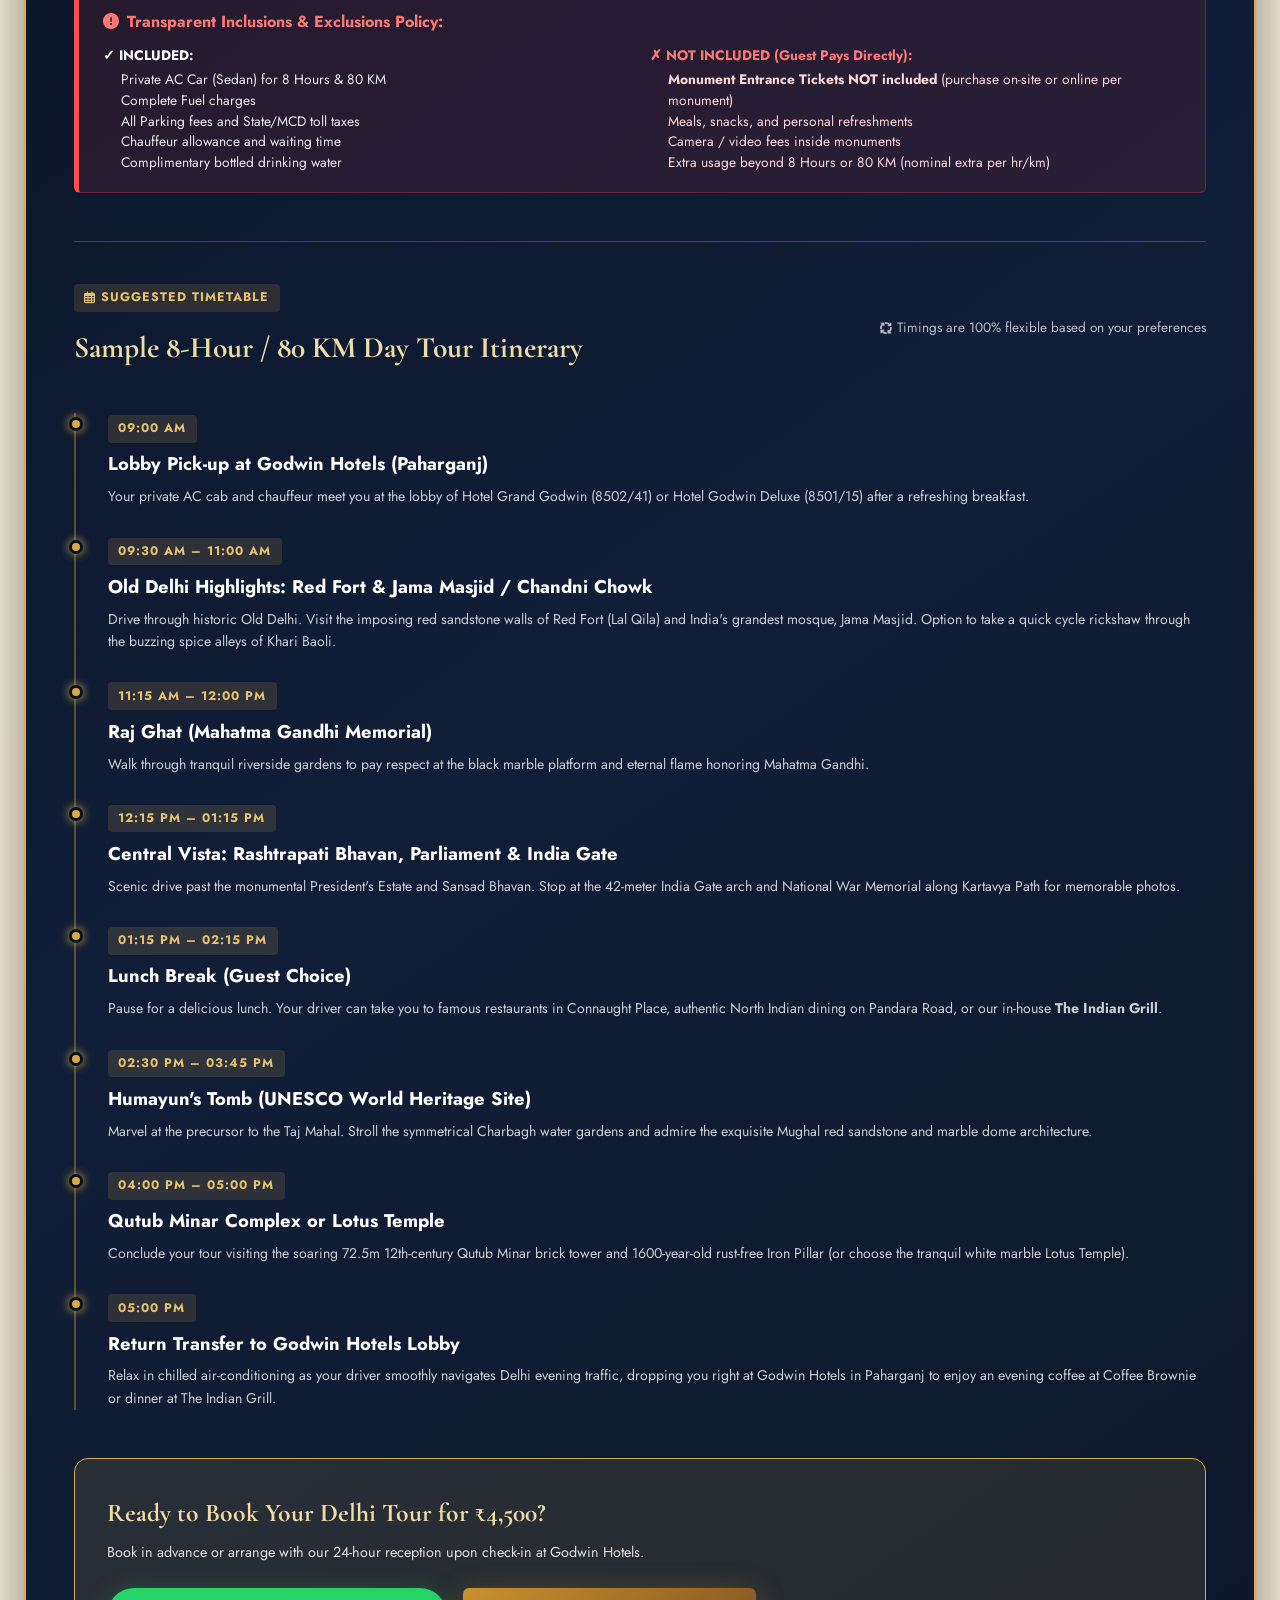
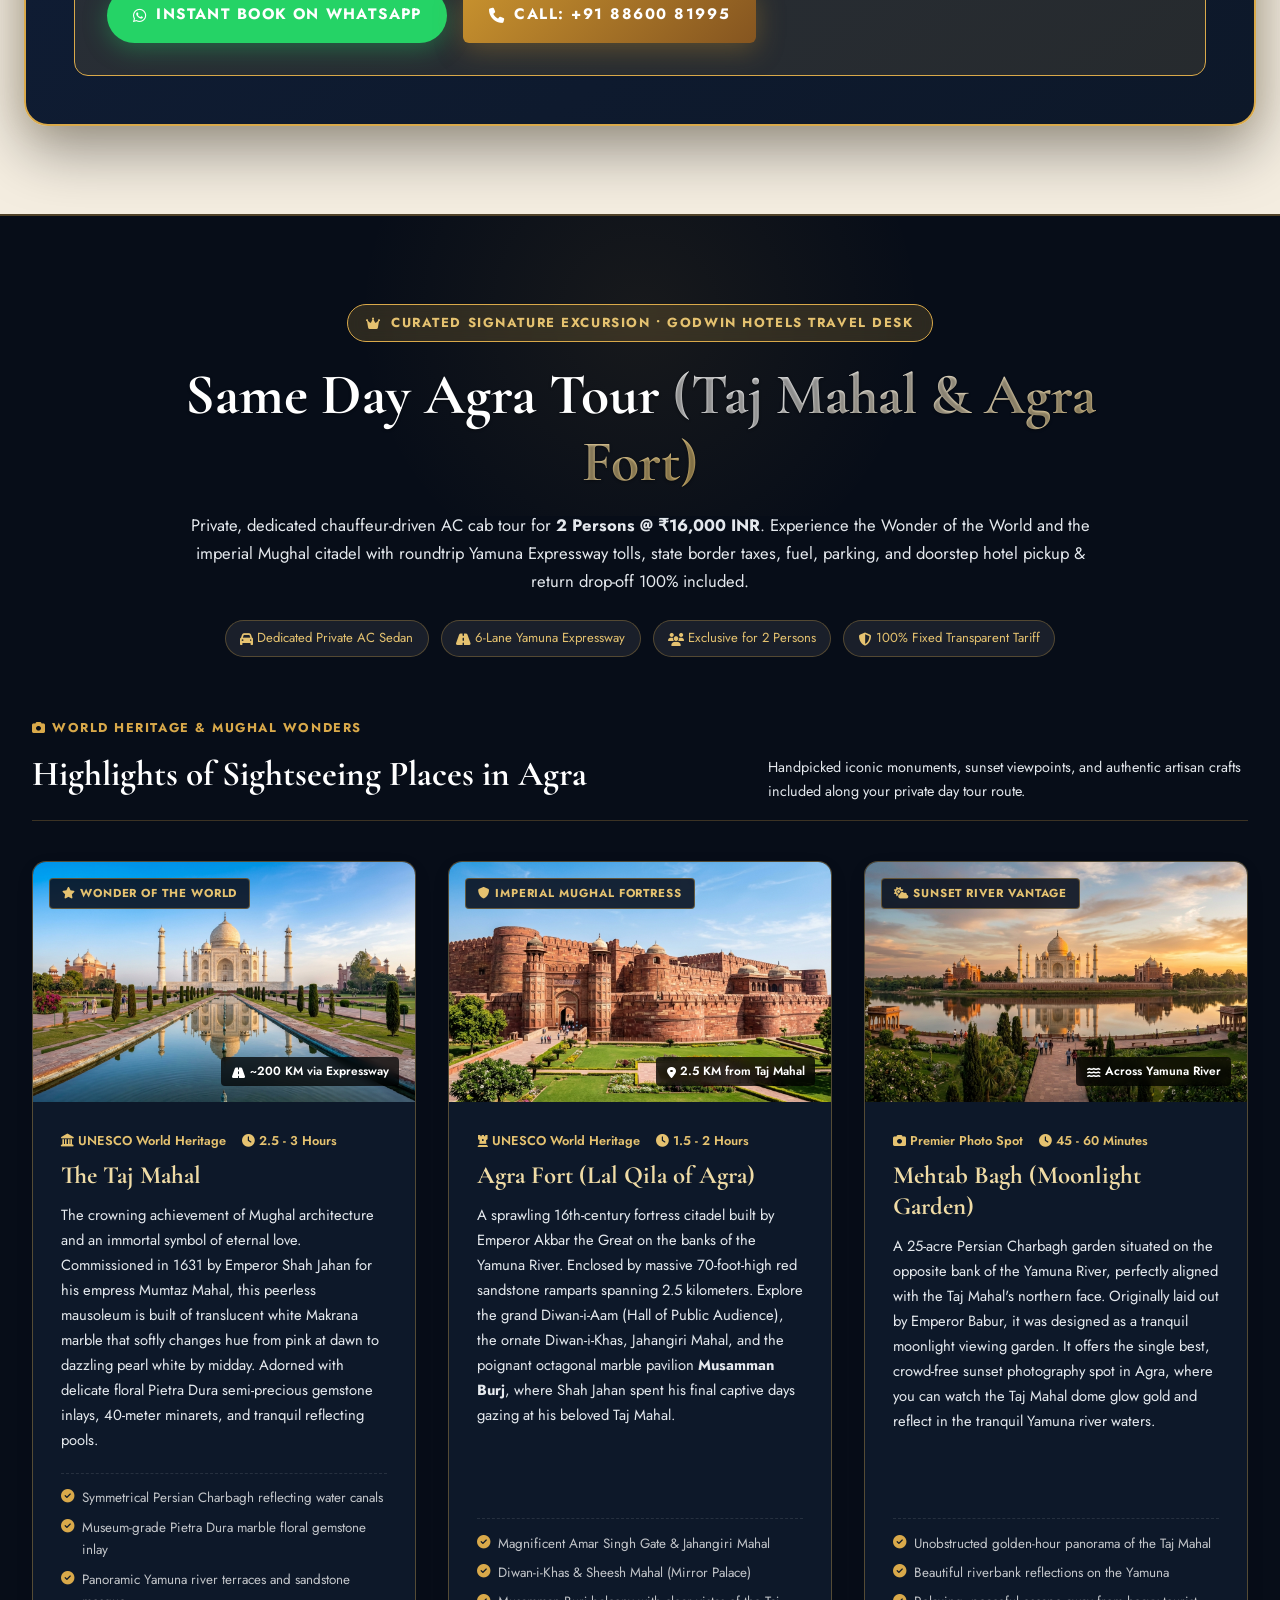
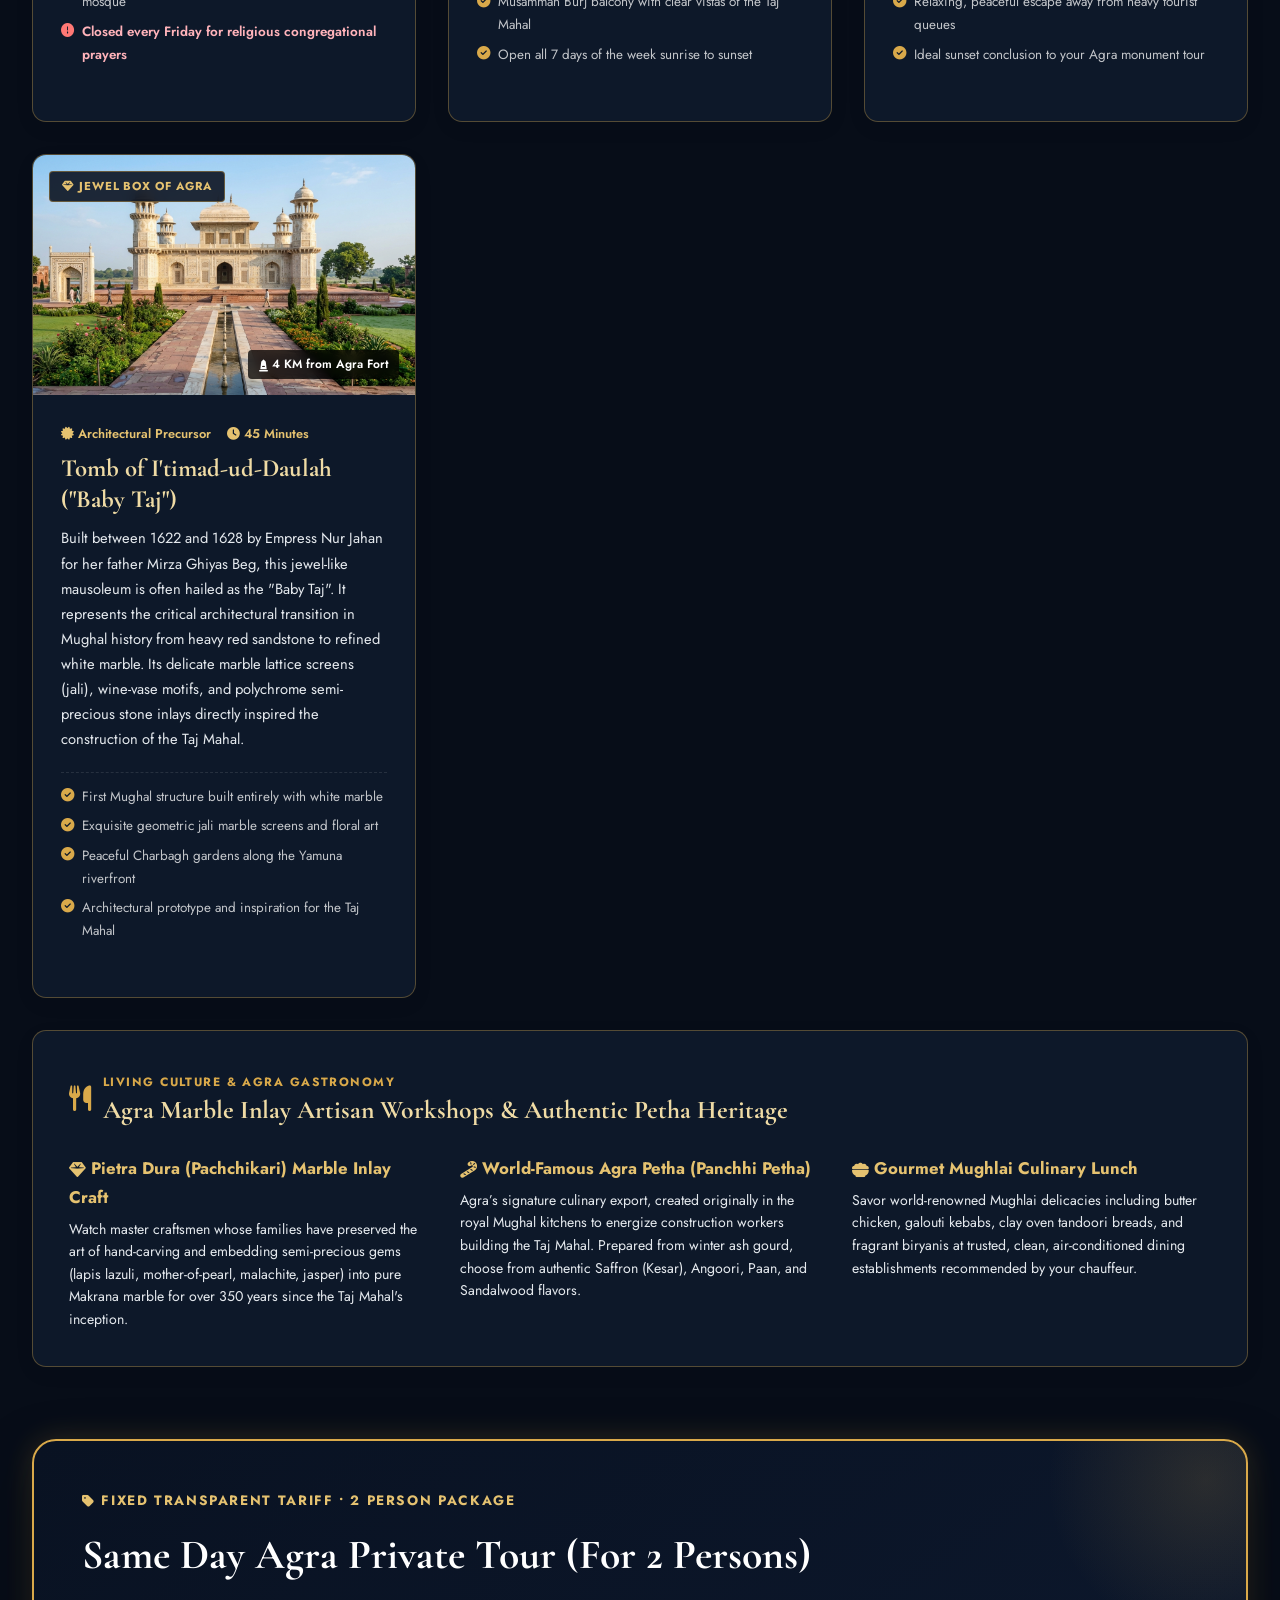
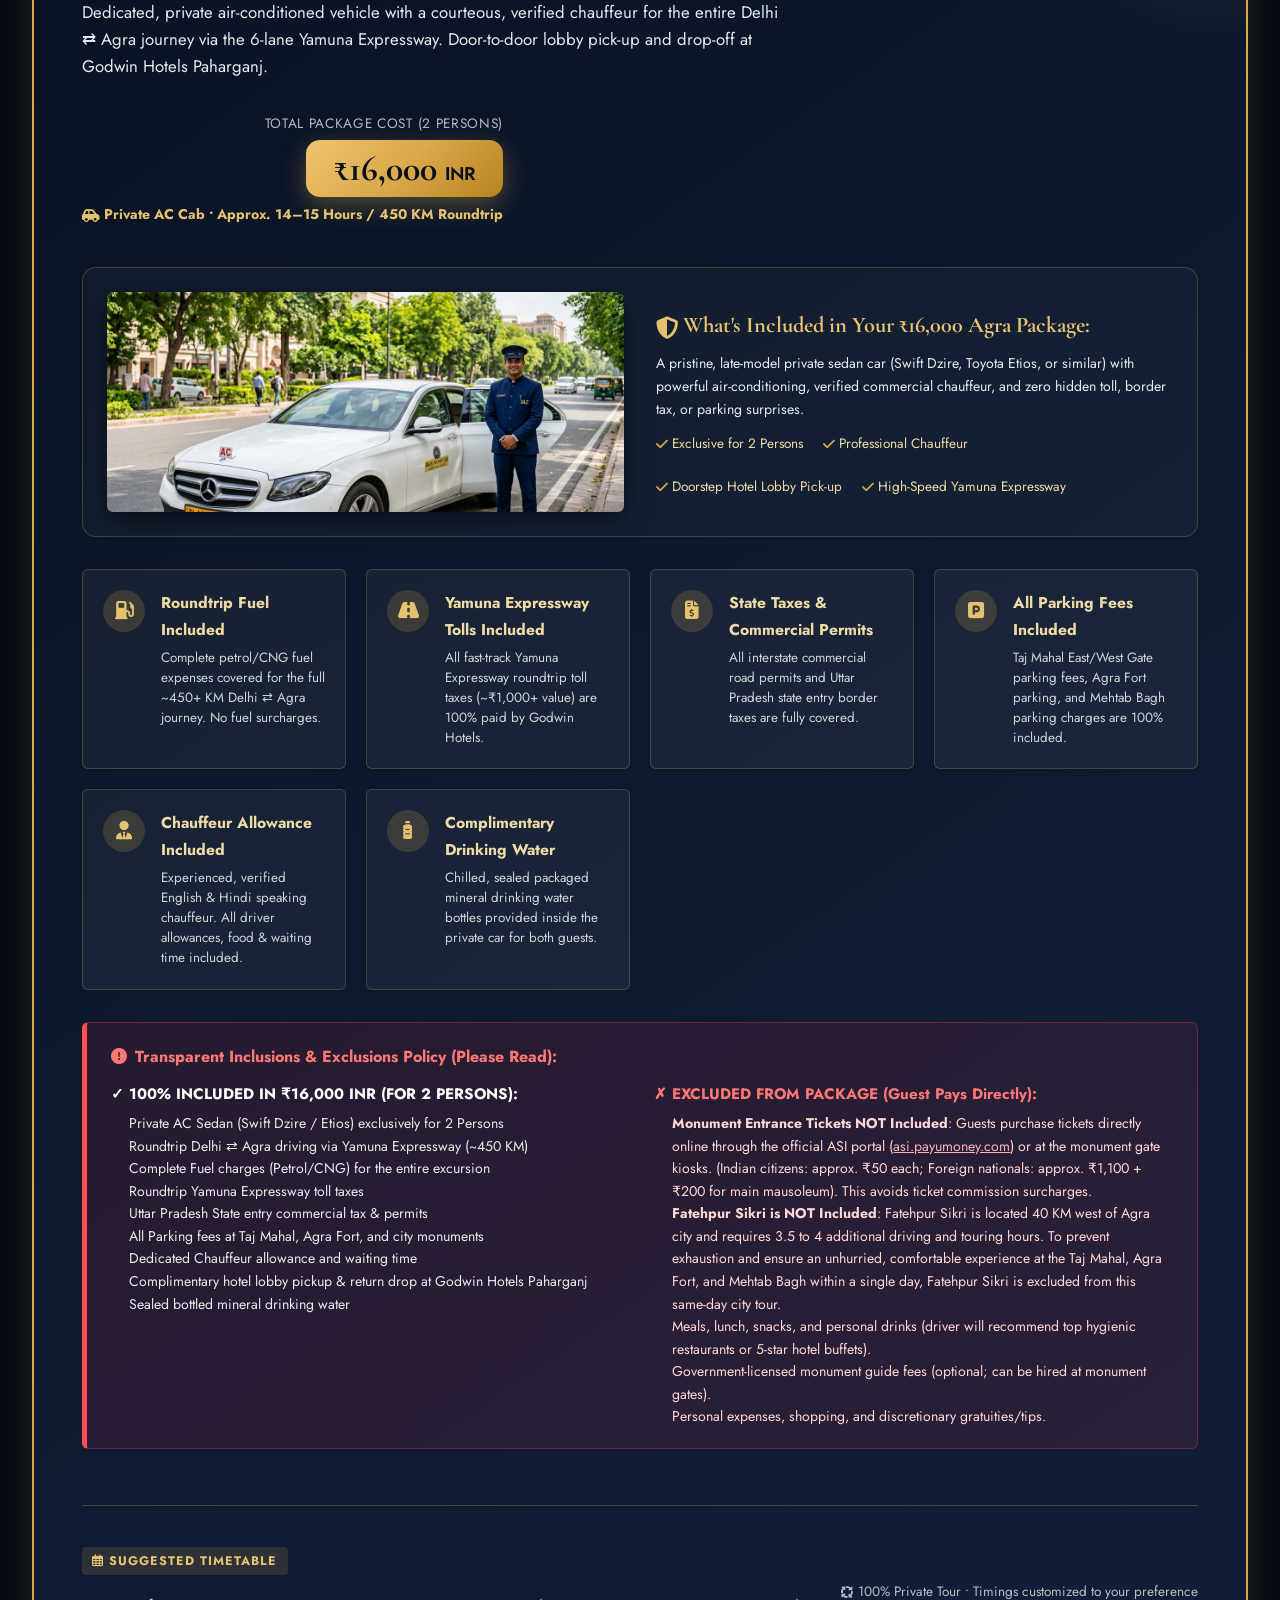
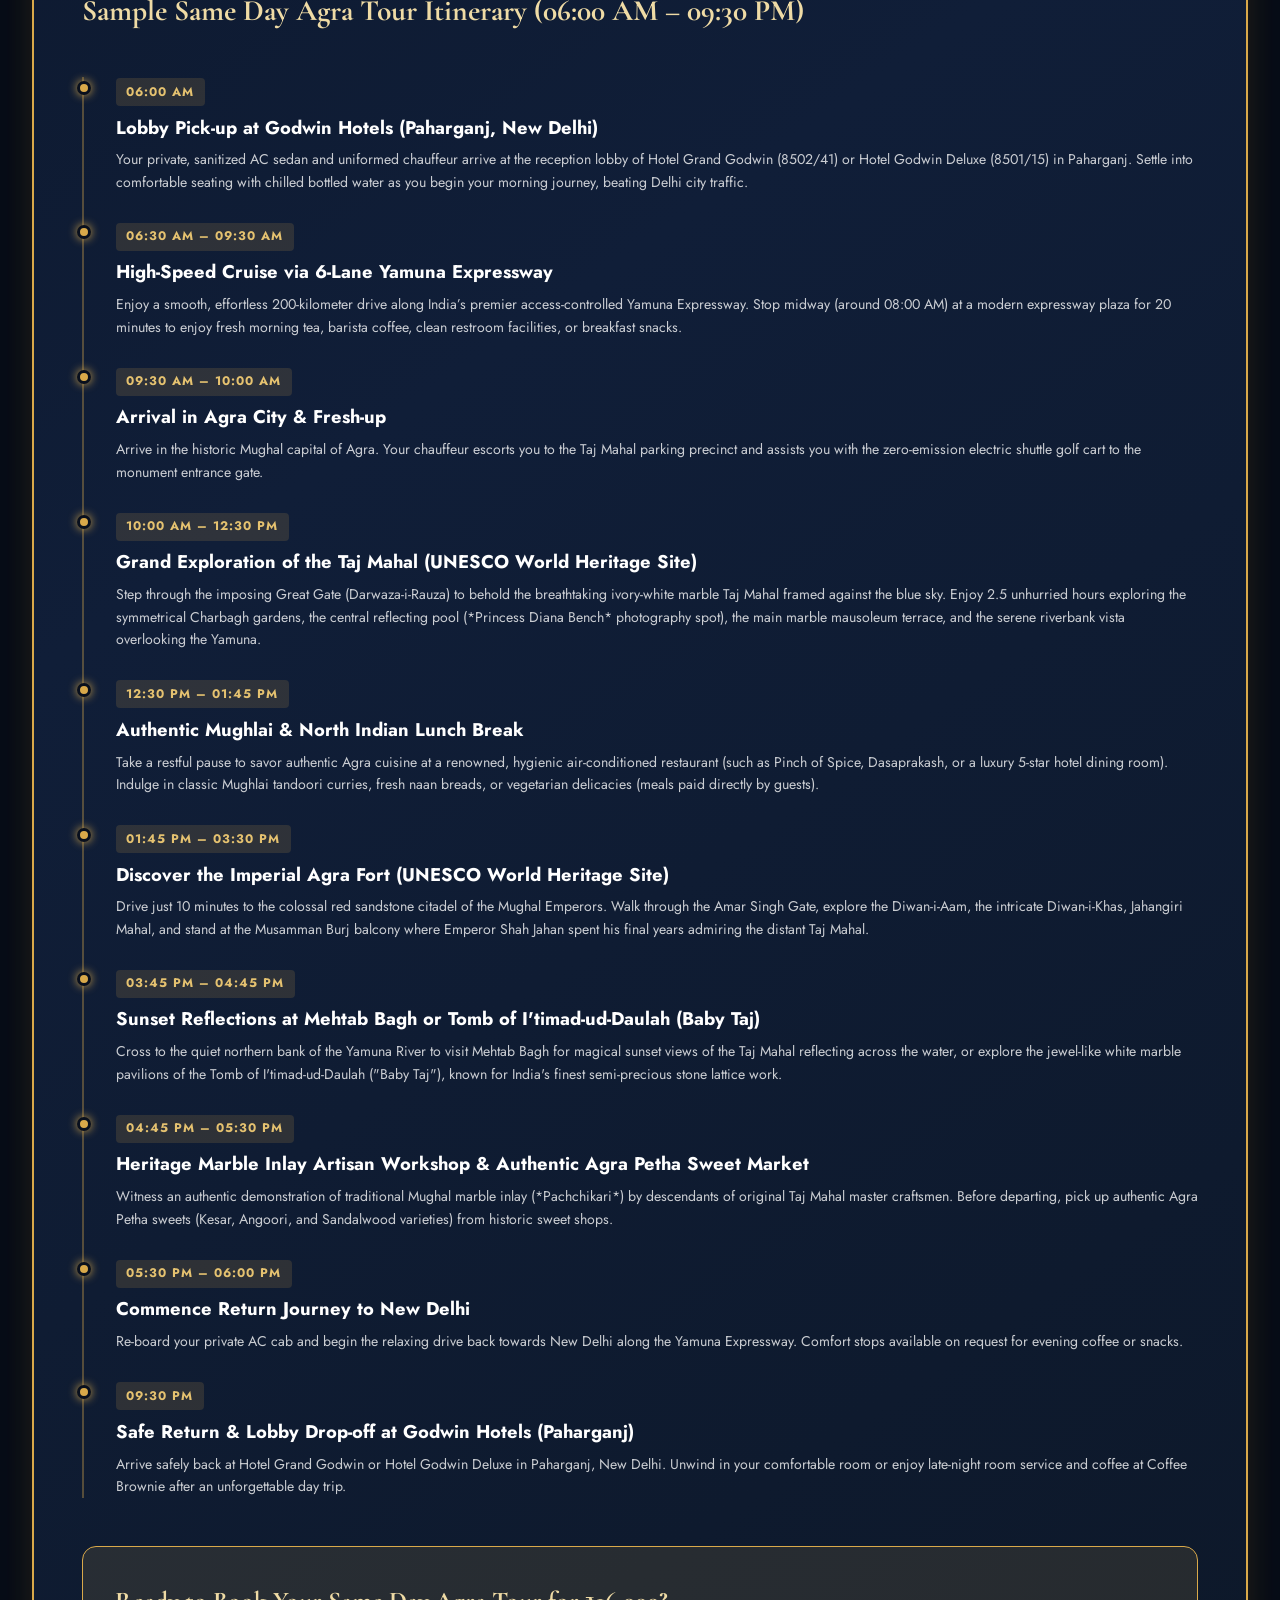
==== commit 09cc2bab: "Optimize mobile layout, eliminate overlapping floating icons, and enhance daylight/darkness readabil" ====
--- a/delhi-sightseeing/index.html
+++ b/delhi-sightseeing/index.html
@@ -36,6 +36,8 @@
   <!-- Core & Dedicated Styles -->
   <link rel="stylesheet" href="../assets/css/style.css">
   <link rel="stylesheet" href="../assets/css/hotel-page.css">
+  <!-- Mobile & Beauty Optimization -->
+  <link rel="stylesheet" href="../assets/css/mobile-optimize.css">
 
   <style>
     /* ─── Delhi Sightseeing Specific Page Enhancements ─── */
@@ -563,7 +565,7 @@
   }
   </script>
 </head>
-<body>
+<body class="has-docked-bar">
 
 
   <!-- ══════════════════════════════════════════
@@ -706,7 +708,7 @@
           </div>
         </div>
 
-        <div style="display:flex;gap:1.25rem;flex-wrap:wrap;align-items:center;">
+        <div class="hero-actions" style="display:flex;gap:1rem;flex-wrap:wrap;align-items:center;">
           <a href="#day-tour" class="btn-gold" style="padding:0.9rem 1.6rem;font-size:0.95rem;border-radius:var(--radius-sm);">
             <i class="fa-solid fa-car"></i> ₹4,500 Delhi Day Tour
           </a>
@@ -970,7 +972,7 @@
         <!-- 2-Column Feature 1: Old Delhi vs New Delhi Majesty -->
         <div style="display:grid;grid-template-columns:repeat(auto-fit, minmax(min(100%, 320px), 1fr));gap:2.5rem;align-items:center;margin-bottom:4rem;">
           <div style="border-radius:var(--radius-md);overflow:hidden;box-shadow:var(--shadow-lg);position:relative;">
-            <img src="../assets/images/delhi_hero.jpg" alt="India Gate and Rajpath Vista in New Delhi" style="width:100%;height:380px;object-fit:cover;">
+            <img src="../assets/images/delhi_hero.jpg" alt="India Gate and Rajpath Vista in New Delhi" loading="lazy" decoding="async" style="width:100%;height:380px;object-fit:cover;">
             <div style="position:absolute;bottom:0;left:0;right:0;background:linear-gradient(transparent, rgba(0,0,0,0.8));padding:1.5rem;color:#fff;">
               <span style="font-size:0.75rem;background:var(--gold-500);color:#080f1d;padding:0.2rem 0.5rem;border-radius:3px;font-weight:700;text-transform:uppercase;">Central Vista</span>
               <h4 style="font-size:1.25rem;margin:0.35rem 0 0;font-family:var(--font-display);color:#fff;">Rajpath &amp; India Gate Canopy</h4>
@@ -1026,7 +1028,7 @@
             </a>
           </div>
           <div style="order:1;border-radius:var(--radius-md);overflow:hidden;box-shadow:var(--shadow-lg);position:relative;">
-            <img src="../assets/images/lotus_temple.jpg" alt="Lotus Temple Bahai house of worship reflection pond" style="width:100%;height:380px;object-fit:cover;">
+            <img src="../assets/images/lotus_temple.jpg" alt="Lotus Temple Bahai house of worship reflection pond" loading="lazy" decoding="async" style="width:100%;height:380px;object-fit:cover;">
             <div style="position:absolute;bottom:0;left:0;right:0;background:linear-gradient(transparent, rgba(0,0,0,0.8));padding:1.5rem;color:#fff;">
               <span style="font-size:0.75rem;background:var(--navy-700);color:#fff;padding:0.2rem 0.5rem;border-radius:3px;font-weight:700;text-transform:uppercase;">Spiritual Sanctuary</span>
               <h4 style="font-size:1.25rem;margin:0.35rem 0 0;font-family:var(--font-display);color:#fff;">Lotus Temple (Bahá'í House of Worship)</h4>
@@ -1059,7 +1061,7 @@
         <div style="background:#ffffff;border-radius:var(--radius-lg);overflow:hidden;border:1px solid rgba(217,169,74,0.3);box-shadow:var(--shadow-md);margin-bottom:3rem;">
           <div style="display:grid;grid-template-columns:repeat(auto-fit, minmax(min(100%, 320px), 1fr));align-items:center;">
             <div style="height:100%;min-height:360px;position:relative;">
-              <img src="../assets/images/chandni_chowk.jpg" alt="Chandni Chowk and Khari Baoli spice bazaar Old Delhi" style="width:100%;height:100%;object-fit:cover;">
+              <img src="../assets/images/chandni_chowk.jpg" alt="Chandni Chowk and Khari Baoli spice bazaar Old Delhi" loading="lazy" decoding="async" style="width:100%;height:100%;object-fit:cover;">
               <span style="position:absolute;top:1.25rem;left:1.25rem;background:rgba(8,15,29,0.9);color:var(--gold-300);padding:0.35rem 0.85rem;border-radius:4px;font-size:0.75rem;font-weight:700;letter-spacing:0.1em;border:1px solid var(--gold-400);">
                 <i class="fa-solid fa-pepper-hot"></i> ASIA'S LARGEST SPICE MARKET
               </span>
@@ -1258,7 +1260,7 @@
           <!-- Cab & Chauffeur Visual Showcase -->
           <div style="display:grid;grid-template-columns:repeat(auto-fit, minmax(min(100%, 280px), 1fr));gap:2rem;align-items:center;margin-top:2.5rem;background:rgba(255,255,255,0.03);border:1px solid rgba(217,169,74,0.2);border-radius:var(--radius-md);padding:1.5rem;">
             <div style="border-radius:var(--radius-sm);overflow:hidden;box-shadow:0 8px 24px rgba(0,0,0,0.5);">
-              <img src="../assets/images/tour_cab.jpg" alt="Pristine private air conditioned tour car and chauffeur for Delhi sightseeing" style="width:100%;height:220px;object-fit:cover;">
+              <img src="../assets/images/tour_cab.jpg" alt="Pristine private air conditioned tour car and chauffeur for Delhi sightseeing" loading="lazy" decoding="async" style="width:100%;height:220px;object-fit:cover;">
             </div>
             <div>
               <h4 style="font-family:var(--font-display);font-size:1.4rem;color:var(--gold-300);margin-bottom:0.5rem;">
@@ -1685,7 +1687,7 @@
           <!-- Cab & Chauffeur Visual Showcase -->
           <div style="display:grid;grid-template-columns:repeat(auto-fit, minmax(min(100%, 280px), 1fr));gap:2rem;align-items:center;margin-top:2.5rem;background:rgba(255,255,255,0.03);border:1px solid rgba(217,169,74,0.25);border-radius:var(--radius-md);padding:1.5rem;">
             <div style="border-radius:var(--radius-sm);overflow:hidden;box-shadow:0 8px 24px rgba(0,0,0,0.5);">
-              <img src="../assets/images/tour_cab.jpg" alt="Pristine private air-conditioned cab and chauffeur for Same Day Agra Tour" style="width:100%;height:220px;object-fit:cover;">
+              <img src="../assets/images/tour_cab.jpg" alt="Pristine private air-conditioned cab and chauffeur for Same Day Agra Tour" loading="lazy" decoding="async" style="width:100%;height:220px;object-fit:cover;">
             </div>
             <div>
               <h4 style="font-family:var(--font-display);font-size:1.4rem;color:var(--gold-300);margin-bottom:0.5rem;">
@@ -2059,11 +2061,11 @@
           
           <!-- Grand Godwin Card -->
           <div style="background:rgba(255,255,255,0.05);border:1px solid rgba(217,169,74,0.3);border-radius:var(--radius-md);overflow:hidden;display:flex;flex-direction:column;">
-            <img src="../assets/images/room_grand.jpg" alt="Hotel Grand Godwin Luxury Room" style="height:190px;width:100%;object-fit:cover;">
+            <img src="../assets/images/room_grand.jpg" alt="Hotel Grand Godwin Luxury Room" loading="lazy" decoding="async" style="height:190px;width:100%;object-fit:cover;">
             <div style="padding:1.5rem;flex-grow:1;display:flex;flex-direction:column;">
               <span style="font-size:0.75rem;background:rgba(217,169,74,0.2);color:var(--gold-300);padding:0.15rem 0.5rem;border-radius:4px;font-weight:700;display:inline-block;margin-bottom:0.5rem;width:fit-content;">39 ROOMS &bull; PAHARGANJ</span>
               <h4 style="font-family:var(--font-display);font-size:1.4rem;color:#fff;margin-bottom:0.5rem;">Hotel Grand Godwin</h4>
-              <p style="font-size:0.85rem;color:rgba(255,255,255,0.75);line-height:1.5;margin-bottom:1.25rem;flex-grow:1;">
+              <p style="font-size:0.86rem;color:#e2e8f0;line-height:1.6;margin-bottom:1.25rem;flex-grow:1;">
                 Classic boutique hospitality, 24-hr room service, Coffee Brownie café, elevator, and rooftop terrace. 500m to NDLS Station.
               </p>
               <a href="../hotel-grand-godwin/" class="btn-gold" style="text-align:center;font-size:0.85rem;padding:0.65rem;border-radius:var(--radius-sm);">
@@ -2074,11 +2076,11 @@
 
           <!-- Godwin Deluxe Card -->
           <div style="background:rgba(255,255,255,0.05);border:1px solid rgba(217,169,74,0.3);border-radius:var(--radius-md);overflow:hidden;display:flex;flex-direction:column;">
-            <img src="../assets/images/room_deluxe.jpg" alt="Hotel Godwin Deluxe Designer Room" style="height:190px;width:100%;object-fit:cover;">
+            <img src="../assets/images/room_deluxe.jpg" alt="Hotel Godwin Deluxe Designer Room" loading="lazy" decoding="async" style="height:190px;width:100%;object-fit:cover;">
             <div style="padding:1.5rem;flex-grow:1;display:flex;flex-direction:column;">
               <span style="font-size:0.75rem;background:rgba(217,169,74,0.2);color:var(--gold-300);padding:0.15rem 0.5rem;border-radius:4px;font-weight:700;display:inline-block;margin-bottom:0.5rem;width:fit-content;">26 DESIGNER ROOMS &bull; AIR PURIFIERS</span>
               <h4 style="font-family:var(--font-display);font-size:1.4rem;color:#fff;margin-bottom:0.5rem;">Hotel Godwin Deluxe</h4>
-              <p style="font-size:0.85rem;color:rgba(255,255,255,0.75);line-height:1.5;margin-bottom:1.25rem;flex-grow:1;">
+              <p style="font-size:0.86rem;color:#e2e8f0;line-height:1.6;margin-bottom:1.25rem;flex-grow:1;">
                 Contemporary boutique rooms with soundproof double glazing, room air purifiers, and home to The Indian Grill multi-cuisine restaurant.
               </p>
               <a href="../hotel-godwin-deluxe/" class="btn-gold" style="text-align:center;font-size:0.85rem;padding:0.65rem;border-radius:var(--radius-sm);">
@@ -2199,18 +2201,18 @@
     </div>
   </footer>
 
-  <!-- Floating Mobile WhatsApp & Call CTA -->
-  <div style="position:fixed;bottom:max(1.5rem, calc(1rem + env(safe-area-inset-bottom)));right:max(1.5rem, calc(1rem + env(safe-area-inset-right)));z-index:999;display:flex;flex-direction:column;gap:0.75rem;">
+  <!-- Sleek Docked Mobile Bar for Tours (Eliminates floating icons blocking text) -->
+  <div class="sight-floating-bar" role="region" aria-label="Quick Tour Booking Actions">
     <a href="https://wa.me/918860081995?text=Hello%20Travel%20Desk%20Godwin%20Hotels,%20I%20would%20like%20to%20book%20the%20Delhi%20Sightseeing%20Tour%20at%204500%20INR%20(8%20Hours%20/%2080%20KM)."
-       target="_blank" rel="noopener noreferrer"
-       style="width:54px;height:54px;border-radius:50%;background:#25d366;color:#fff;display:flex;align-items:center;justify-content:center;font-size:1.6rem;box-shadow:0 6px 20px rgba(37,211,102,0.45);text-decoration:none;touch-action:manipulation;"
-       title="Chat on WhatsApp to book ₹4,500 tour">
-      <i class="fa-brands fa-whatsapp"></i>
+       target="_blank" rel="noopener noreferrer" class="btn-sight-wa"
+       aria-label="Chat on WhatsApp with Tour Desk">
+      <i class="fa-brands fa-whatsapp"></i> WhatsApp Desk
     </a>
-    <a href="tel:+918860081995"
-       style="width:54px;height:54px;border-radius:50%;background:var(--gold-500);color:#080f1d;display:flex;align-items:center;justify-content:center;font-size:1.4rem;box-shadow:0 6px 20px rgba(200,146,46,0.45);text-decoration:none;touch-action:manipulation;"
-       title="Call Tour Desk: +91 88600 81995">
-      <i class="fa-solid fa-phone"></i>
+    <a href="tel:+918860081995" class="btn-sight-call" aria-label="Call Tour Desk">
+      <i class="fa-solid fa-phone"></i> Call Desk
+    </a>
+    <a href="#day-tour" class="btn-sight-book" aria-label="View ₹4,500 Tour Package">
+      <i class="fa-solid fa-car"></i> ₹4,500 Tour
     </a>
   </div>
 
--- a/assets/css/mobile-optimize.css
+++ b/assets/css/mobile-optimize.css
@@ -0,0 +1,581 @@
+/* ==========================================================================
+   GODWIN HOTELS — LUXURY MOBILE OPTIMIZATION & RESPONSIVE REFINEMENT 2026
+   Clean Alignment · Daylight & Darkness Legibility · Zero Bloat · Rapid Load
+   ========================================================================== */
+
+/* ── 1. GLOBAL ICON ALIGNMENT & PRECISION ── */
+i.fa-solid, i.fa-regular, i.fa-brands, i.fas, i.far, i.fab {
+  display: inline-flex !important;
+  align-items: center !important;
+  justify-content: center !important;
+  vertical-align: middle !important;
+  line-height: 1 !important;
+  flex-shrink: 0 !important;
+}
+
+.nav-link i, .chip i, .room-meta-item i, .pillar-icon i, .dining-feat-icon i,
+.review-platform i, .social-btn i, .footer-contact-row .f-icon,
+.top-phone-badge i, .top-wa-badge i, .btn-gold i, .btn-wa i, .btn-outline i,
+.btn-ghost-gold i, .nav-cta i, .concierge-pill i, .faq-question-btn i, .hero-badge i,
+.hero-badge-pill i, .jump-pill i, .sight-tag i, .sight-distance i {
+  line-height: 1 !important;
+  vertical-align: middle !important;
+}
+
+/* Room meta icon consistency */
+.room-meta-item {
+  display: inline-flex;
+  align-items: center;
+  gap: 0.45rem;
+  line-height: 1.3;
+}
+.room-meta-item i {
+  width: 15px;
+  text-align: center;
+  flex-shrink: 0;
+}
+
+/* Feature & pillar alignment */
+.pillar {
+  align-items: flex-start;
+}
+.pillar-icon {
+  flex-shrink: 0;
+  margin-top: 0.15rem;
+}
+.dining-feat {
+  align-items: flex-start;
+}
+.dining-feat-icon {
+  flex-shrink: 0;
+  margin-top: 0.1rem;
+}
+
+/* ── 2. DAYLIGHT & DARKNESS HIGH-CONTRAST LEGIBILITY ── */
+
+/* Light sections: Crisp, deep, readable under direct sunlight */
+body {
+  -webkit-font-smoothing: antialiased;
+  -moz-osx-font-smoothing: grayscale;
+  text-rendering: optimizeLegibility;
+}
+
+.about-section, .hotels-section, .facts-section,
+.reviews-section, .faq-section, #monuments, #sightseeing, #bazaars {
+  color: #1e293b;
+}
+
+.about-section .section-title,
+.hotels-section .section-title,
+.facts-section .section-title,
+.reviews-section .section-title,
+.faq-section .section-title,
+.hotel-card-name, .pillar-title, .facts-table th {
+  color: #080f1d !important;
+  font-weight: 700;
+}
+
+.about-body, .about-intro, .hotel-card-desc, .pillar-desc, .review-text,
+.sight-card-desc, .faq-answer-inner, .section-lead {
+  color: #1e293b !important;
+  line-height: 1.7;
+}
+
+/* Dark sections: Solid, glowing, anti-glare readability */
+.hero, .rooms-section, .dining-section, .rooftop-section,
+.grand-hero, .sight-hero, #agra-tour, #places, .site-footer {
+  color: #f1f5f9;
+}
+
+.hero-title, .grand-hero h1, .sight-hero .hero-title,
+.rooms-section .section-title, .dining-section .section-title,
+.rooftop-section .section-title, #agra-tour h2, #places h2,
+.room-name, .rooftop-card-name, .dining-feat-title {
+  color: #ffffff !important;
+  text-shadow: 0 1px 3px rgba(0, 0, 0, 0.45);
+}
+
+.hero-desc, .grand-hero p, .sight-hero .hero-lead,
+.rooms-section .room-desc, .dining-section .dining-feat-desc,
+.rooftop-card-desc, #agra-tour p, #places p {
+  color: #f1f5f9 !important;
+  opacity: 0.95;
+  line-height: 1.7;
+}
+
+/* Vibrant gold accents with high contrast against dark & light backgrounds */
+.hero span, .section-eyebrow, .room-price-val, .hotel-price-value span:first-child,
+.sight-hero .hero-title span, .gb-badge-pill, .hero-badge-pill {
+  color: #d49b29;
+}
+.rooms-section .section-eyebrow, .dining-section .section-eyebrow,
+.grand-hero .hero-stat-val, .sight-hero .hero-badge-pill {
+  color: #f6cf70 !important;
+}
+
+/* Input & Form legibility in bright sunlight */
+input, select, textarea {
+  font-size: 16px !important; /* Prevents auto-zoom on iOS */
+  color: #0f172a !important;
+  background-color: #ffffff !important;
+  border: 1px solid #cbd5e1 !important;
+}
+input::placeholder, textarea::placeholder {
+  color: #64748b !important;
+  opacity: 1;
+}
+
+/* ── 3. ELIMINATE HORIZONTAL OVERFLOW & UNWANTED WOBBLE ── */
+html, body {
+  overflow-x: hidden;
+  max-width: 100vw;
+  scroll-behavior: smooth;
+}
+
+.container, .container-wide, section, footer, header, main,
+.hero-content-wrap, .hotels-duo, .rooms-grid, .dining-grid,
+.facts-table-wrap, .quick-jump-nav {
+  max-width: 100% !important;
+  box-sizing: border-box;
+}
+
+/* ── 4. RESPONSIVE REFINEMENT: TABLETS & MOBILE (<= 768px) ── */
+
+@media (max-width: 768px) {
+
+  /* ── Reduce Bloated Blank Section Padding ("Faltu ki scrolling") ── */
+  .about-section, .hotels-section, .rooms-section, .facts-section,
+  .dining-section, .rooftop-section, .reviews-section, .faq-section,
+  .section, section[id] {
+    padding-top: 3rem !important;
+    padding-bottom: 3rem !important;
+  }
+
+  /* Override inline padding:5rem on Delhi sightseeing sections */
+  section[style*="padding:5rem"],
+  section[style*="padding: 5rem"],
+  section[style*="padding:5.5rem"],
+  section[style*="padding: 5.5rem"] {
+    padding-top: 2.75rem !important;
+    padding-bottom: 2.75rem !important;
+  }
+
+  .section-header-center {
+    margin-bottom: 2rem !important;
+  }
+  .section-title {
+    font-size: clamp(1.8rem, 6vw, 2.5rem) !important;
+    line-height: 1.18 !important;
+    margin-bottom: 0.75rem !important;
+  }
+  .section-lead {
+    font-size: 0.95rem !important;
+    line-height: 1.65 !important;
+  }
+
+  /* ── Homepage Hero Mobile ── */
+  .hero {
+    min-height: auto !important;
+    padding-top: 4.5rem !important;
+    padding-bottom: 2.5rem !important;
+  }
+  .hero-content-wrap {
+    padding: 2.5rem 0 2rem !important;
+    align-items: flex-end;
+  }
+  .hero-title {
+    font-size: clamp(2.1rem, 7.5vw, 3rem) !important;
+    line-height: 1.12 !important;
+    margin-bottom: 0.85rem !important;
+  }
+  .hero-desc {
+    font-size: 0.94rem !important;
+    line-height: 1.65 !important;
+    margin-bottom: 1.5rem !important;
+  }
+  .hero-stats {
+    gap: 1.25rem !important;
+    margin-bottom: 1.5rem !important;
+  }
+  .hero-stat-num {
+    font-size: 1.7rem !important;
+  }
+  .hero-actions {
+    flex-direction: column;
+    align-items: stretch;
+    gap: 0.65rem !important;
+  }
+  .hero-actions .btn-gold,
+  .hero-actions .btn-outline {
+    width: 100% !important;
+    justify-content: center;
+    padding: 0.85rem 1.25rem !important;
+    font-size: 0.88rem !important;
+  }
+  .hero-scroll-hint {
+    display: none !important;
+  }
+
+  /* ── Quick Booking Bar ── */
+  .booking-bar-section {
+    padding: 0 1rem;
+    margin-top: -1.5rem !important;
+  }
+  .booking-bar-header {
+    padding: 0.65rem 1rem !important;
+  }
+  .booking-bar-title {
+    font-size: 0.85rem !important;
+  }
+  .booking-bar-body {
+    padding: 1rem !important;
+    gap: 0.75rem !important;
+  }
+  .booking-submit {
+    min-height: 48px;
+    font-size: 0.86rem !important;
+  }
+
+  /* ── Hotel Pages Hero: Remove Duplicate CTA clutter ── */
+  .grand-hero {
+    min-height: auto !important;
+    padding: 5rem 0 3rem !important;
+  }
+  .grand-hero h1 {
+    font-size: clamp(2rem, 6.5vw, 2.85rem) !important;
+    line-height: 1.15 !important;
+  }
+  
+  /* On mobile, the bottom floating bar provides instant WhatsApp & Call.
+     Keep primary Reserve CTA prominent, hide duplicate phone & WA in hero */
+  .grand-hero .hero-actions {
+    display: flex !important;
+    flex-direction: column !important;
+    align-items: stretch !important;
+    animation: none !important;
+    opacity: 1 !important;
+    transform: none !important;
+    margin-bottom: 1.5rem !important;
+    gap: 0.65rem !important;
+  }
+  .grand-hero .hero-actions a.btn-ghost-gold,
+  .grand-hero .hero-actions a[href^="tel:"],
+  .grand-hero .hero-actions a[href*="wa.me"],
+  .grand-hero .hero-actions a.btn-outline,
+  .grand-hero .hero-actions a.btn-wa {
+    display: none !important;
+  }
+  .grand-hero .hero-actions .btn-gold {
+    display: inline-flex !important;
+    width: 100% !important;
+    justify-content: center !important;
+    align-items: center !important;
+    padding: 0.85rem 1.5rem !important;
+    font-size: 0.9rem !important;
+    opacity: 1 !important;
+    visibility: visible !important;
+  }
+  .hero-stats-strip {
+    grid-template-columns: repeat(2, 1fr) !important;
+    gap: 0.65rem !important;
+    padding: 0.85rem 1rem !important;
+    margin-top: 1.5rem !important;
+  }
+  .hero-stats-strip .hero-stat-item:last-child {
+    grid-column: span 2;
+  }
+
+  /* ── Delhi Sightseeing Hero & Badges Grid ── */
+  .sight-hero {
+    min-height: auto !important;
+    padding: 5rem 0 3rem !important;
+  }
+  .sight-hero .hero-title {
+    font-size: clamp(2rem, 7vw, 2.8rem) !important;
+    line-height: 1.12 !important;
+  }
+  .sight-hero .hero-lead {
+    font-size: 0.95rem !important;
+    line-height: 1.6 !important;
+    margin-bottom: 1.5rem !important;
+  }
+  
+  /* Badges: Transform 5 full-width stacked boxes into a neat 2-col grid */
+  .hero-badges-grid {
+    display: grid !important;
+    grid-template-columns: 1fr 1fr !important;
+    gap: 0.5rem !important;
+    margin-bottom: 1.5rem !important;
+  }
+  .hero-badge-item {
+    font-size: 0.74rem !important;
+    padding: 0.45rem 0.65rem !important;
+    line-height: 1.35 !important;
+    border-radius: var(--radius-sm) !important;
+  }
+  .hero-badge-item:nth-child(5) {
+    grid-column: span 2 !important;
+  }
+  .hero-badge-item i {
+    font-size: 0.85rem !important;
+  }
+
+  /* Delhi sightseeing hero CTA buttons on mobile */
+  .sight-hero a.btn-gold,
+  .sight-hero a.btn-wa {
+    width: 100% !important;
+    justify-content: center;
+    padding: 0.8rem 1.25rem !important;
+    font-size: 0.88rem !important;
+  }
+
+  /* ── Delhi Sightseeing Cards Optimization ── */
+  .sight-grid {
+    grid-template-columns: 1fr !important;
+    gap: 1.25rem !important;
+    margin-top: 1.75rem !important;
+  }
+  .sight-card-media {
+    height: 190px !important;
+  }
+  .sight-card-body {
+    padding: 1.25rem !important;
+  }
+  .sight-card-title {
+    font-size: 1.25rem !important;
+    margin-bottom: 0.4rem !important;
+  }
+  .sight-card-desc {
+    font-size: 0.86rem !important;
+    line-height: 1.6 !important;
+    margin-bottom: 0.85rem !important;
+  }
+  .sight-features-list {
+    margin-bottom: 1rem !important;
+    gap: 0.4rem !important;
+  }
+  .sight-features-list li {
+    font-size: 0.8rem !important;
+    line-height: 1.45 !important;
+  }
+
+  /* ── Quick Jump Pills Sub-nav ── */
+  .quick-jump-nav {
+    padding: 0.45rem 0 !important;
+  }
+  .quick-jump-inner {
+    gap: 0.45rem !important;
+    padding: 0 0.75rem !important;
+  }
+  .jump-pill {
+    padding: 0.35rem 0.75rem !important;
+    font-size: 0.75rem !important;
+  }
+  .jump-pill i {
+    font-size: 0.7rem !important;
+  }
+
+  /* ── Delhi Sightseeing Sleek Docked Bottom Bar (Replaces messy floaters) ── */
+  .sight-floating-bar {
+    position: fixed;
+    bottom: 0;
+    left: 0;
+    right: 0;
+    background: rgba(8, 15, 29, 0.97);
+    backdrop-filter: blur(16px);
+    -webkit-backdrop-filter: blur(16px);
+    border-top: 1px solid rgba(217, 169, 74, 0.35);
+    padding: 0.65rem 0.85rem;
+    padding-bottom: max(0.65rem, env(safe-area-inset-bottom));
+    padding-left: max(0.85rem, env(safe-area-inset-left));
+    padding-right: max(0.85rem, env(safe-area-inset-right));
+    display: flex;
+    align-items: center;
+    justify-content: space-between;
+    gap: 0.45rem;
+    z-index: 990;
+    box-shadow: 0 -6px 24px rgba(0, 0, 0, 0.4);
+  }
+  .btn-sight-wa {
+    background: #25d366;
+    color: #fff;
+    padding: 0.6rem 0.85rem;
+    border-radius: 999px;
+    font-size: 0.78rem;
+    font-weight: 700;
+    display: inline-flex;
+    align-items: center;
+    justify-content: center;
+    gap: 0.35rem;
+    text-decoration: none;
+    flex: 1.2;
+    touch-action: manipulation;
+  }
+  .btn-sight-call {
+    background: rgba(255, 255, 255, 0.15);
+    color: #fff;
+    padding: 0.6rem 0.75rem;
+    border-radius: 999px;
+    font-size: 0.78rem;
+    font-weight: 700;
+    display: inline-flex;
+    align-items: center;
+    justify-content: center;
+    gap: 0.35rem;
+    text-decoration: none;
+    flex: 0.9;
+    touch-action: manipulation;
+  }
+  .btn-sight-book {
+    background: linear-gradient(135deg, #d9a94a 0%, #c8922e 100%);
+    color: #080f1d;
+    padding: 0.6rem 0.85rem;
+    border-radius: 999px;
+    font-size: 0.78rem;
+    font-weight: 700;
+    display: inline-flex;
+    align-items: center;
+    justify-content: center;
+    gap: 0.35rem;
+    text-decoration: none;
+    flex: 1.1;
+    touch-action: manipulation;
+  }
+
+  /* Page bottom cushion so docked bar never covers content */
+  body.has-docked-bar main,
+  body.has-docked-bar .site-footer,
+  body.has-floating-bar main,
+  body.has-floating-bar .site-footer {
+    padding-bottom: 5.5rem !important;
+  }
+
+  /* ── Homepage Floating Concierge Fix (Sleek Circle, Never covers forms) ── */
+  .floating-concierge {
+    bottom: max(1.25rem, calc(0.75rem + env(safe-area-inset-bottom))) !important;
+    right: max(1rem, env(safe-area-inset-right)) !important;
+    z-index: 850 !important;
+  }
+  .concierge-pill {
+    width: 48px !important;
+    height: 48px !important;
+    padding: 0 !important;
+    border-radius: 50% !important;
+    display: flex !important;
+    align-items: center !important;
+    justify-content: center !important;
+    box-shadow: 0 6px 20px rgba(37, 211, 102, 0.45) !important;
+  }
+  .concierge-pill span {
+    display: none !important;
+  }
+  .concierge-pill i {
+    font-size: 1.45rem !important;
+    margin: 0 !important;
+  }
+
+  /* ── Hotel Cards & Room Cards Mobile Polish ── */
+  .hotel-card-body {
+    padding: 1.35rem !important;
+  }
+  .hotel-card-name {
+    font-size: 1.4rem !important;
+  }
+  .hotel-amenity-chips {
+    gap: 0.35rem !important;
+    margin: 1rem 0 !important;
+  }
+  .chip {
+    font-size: 0.7rem !important;
+    padding: 0.28rem 0.65rem !important;
+  }
+  .hotel-card-footer {
+    flex-direction: column !important;
+    align-items: flex-start !important;
+    gap: 0.85rem !important;
+  }
+  .hotel-card-footer > div:last-child {
+    width: 100% !important;
+    display: flex !important;
+    gap: 0.5rem !important;
+  }
+  .hotel-card-footer > div:last-child button,
+  .hotel-card-footer > div:last-child a {
+    flex: 1 !important;
+    justify-content: center !important;
+  }
+
+  /* Room categories on hotel pages */
+  .room-cat-body {
+    padding: 1.25rem !important;
+  }
+  .room-cat-footer {
+    flex-direction: column !important;
+    align-items: flex-start !important;
+    gap: 0.75rem !important;
+  }
+  .room-cat-footer .btn-gold {
+    width: 100% !important;
+    justify-content: center;
+  }
+
+  /* ── Touch Target & Tactile Experience ── */
+  button, .btn-gold, .btn-wa, .btn-outline, .btn-ghost-gold,
+  .nav-cta, .booking-submit, .faq-question-btn {
+    min-height: 44px;
+    touch-action: manipulation;
+    -webkit-tap-highlight-color: transparent;
+  }
+
+  /* ── Footer Compactness ── */
+  .footer-main {
+    padding: 2.75rem 0 1.75rem !important;
+  }
+  .footer-bottom-links {
+    gap: 0.5rem 1rem !important;
+    justify-content: center !important;
+  }
+}
+
+/* ── 5. ULTRA-COMPACT MOBILE SCREENS (<= 480px) ── */
+@media (max-width: 480px) {
+  .hero-title {
+    font-size: clamp(1.85rem, 7vw, 2.35rem) !important;
+  }
+  .hero-stats {
+    gap: 1rem !important;
+  }
+  .hero-stat-num {
+    font-size: 1.45rem !important;
+  }
+  .hero-stat-label {
+    font-size: 0.62rem !important;
+  }
+
+  .section-eyebrow {
+    font-size: 0.65rem !important;
+    letter-spacing: 0.12em !important;
+  }
+  .section-title {
+    font-size: clamp(1.6rem, 5.5vw, 2.1rem) !important;
+  }
+
+  /* Itinerary & Tour Highlight Boxes */
+  .itinerary-highlights-box, .tour-package-hero {
+    padding: 1.15rem 1rem !important;
+    border-radius: var(--radius-md) !important;
+  }
+
+  .facts-table td, .facts-table th {
+    padding: 0.65rem 0.75rem !important;
+    font-size: 0.78rem !important;
+  }
+}
+
+/* ── 6. PRINT ACCESSIBILITY ── */
+@media print {
+  .floating-concierge, .floating-action-bar, .sight-floating-bar,
+  .mobile-toggle, .hero-nav, .booking-bar-section {
+    display: none !important;
+  }
+}
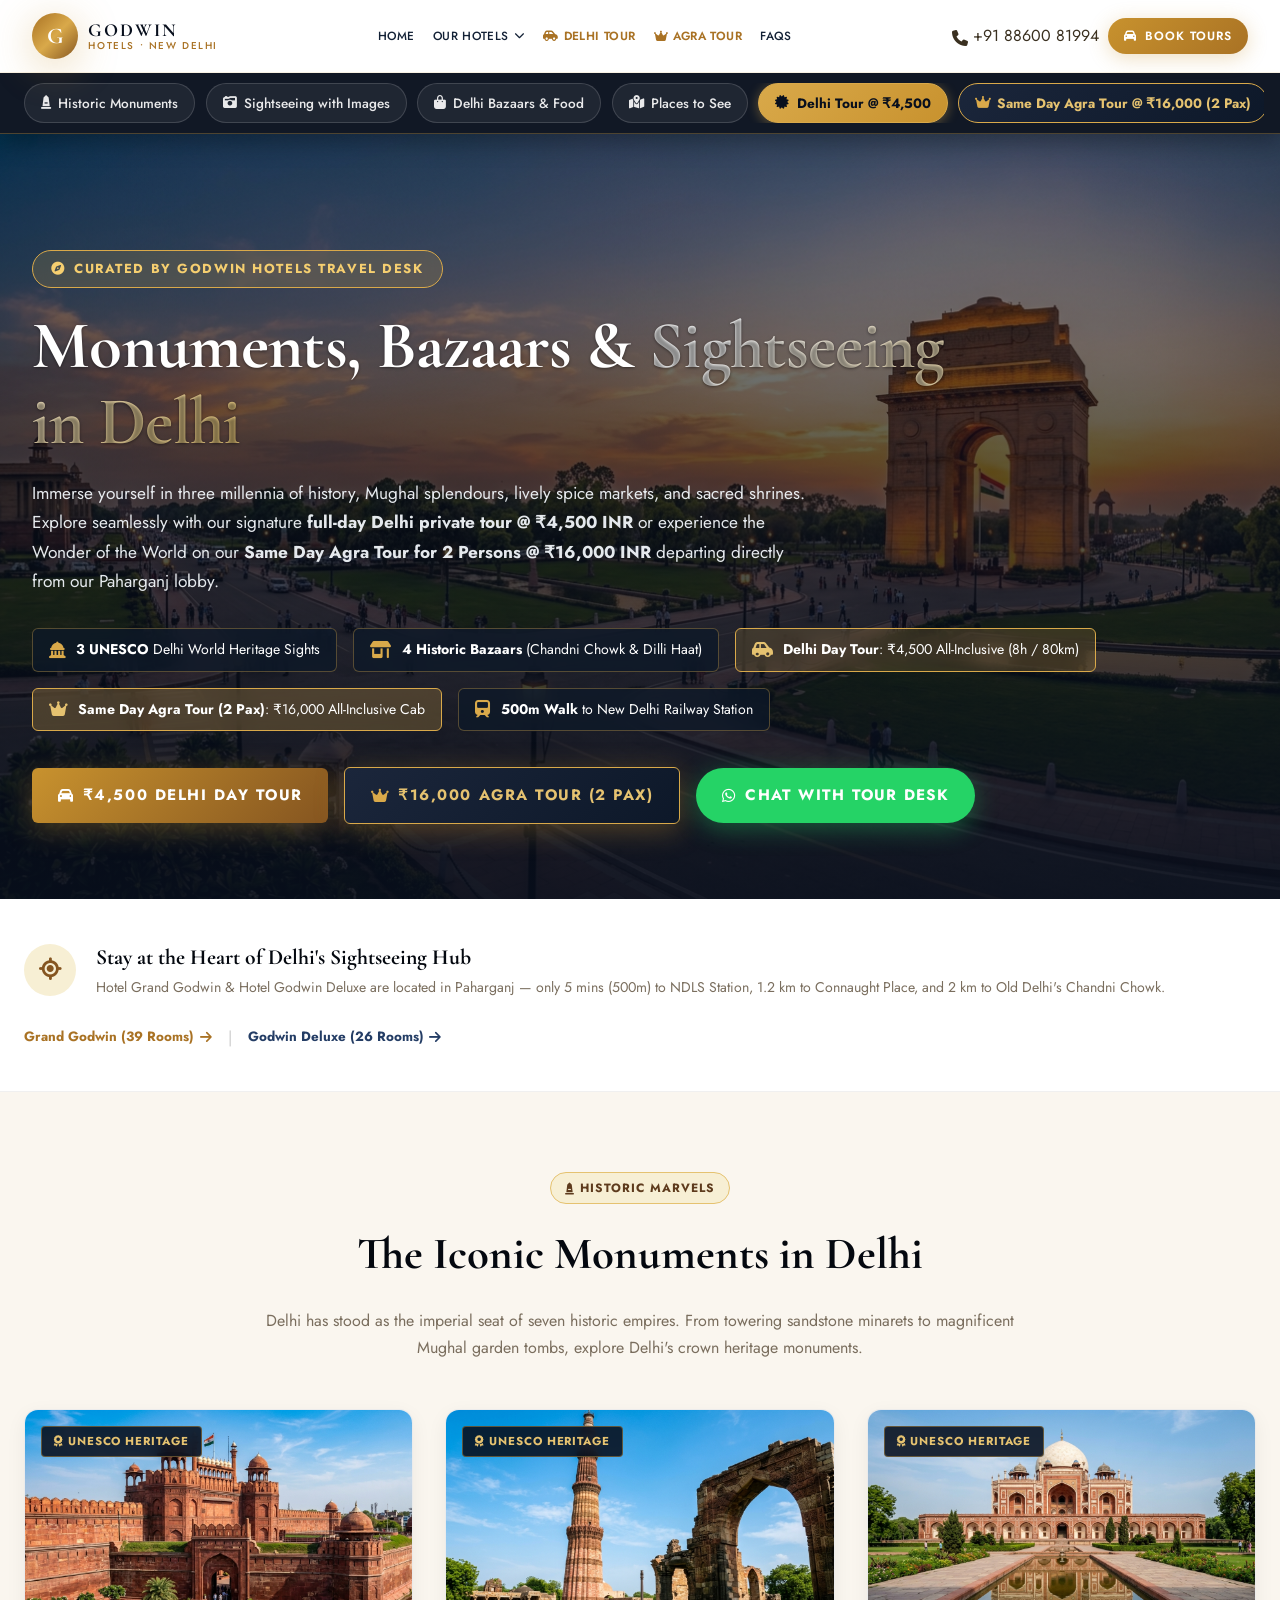
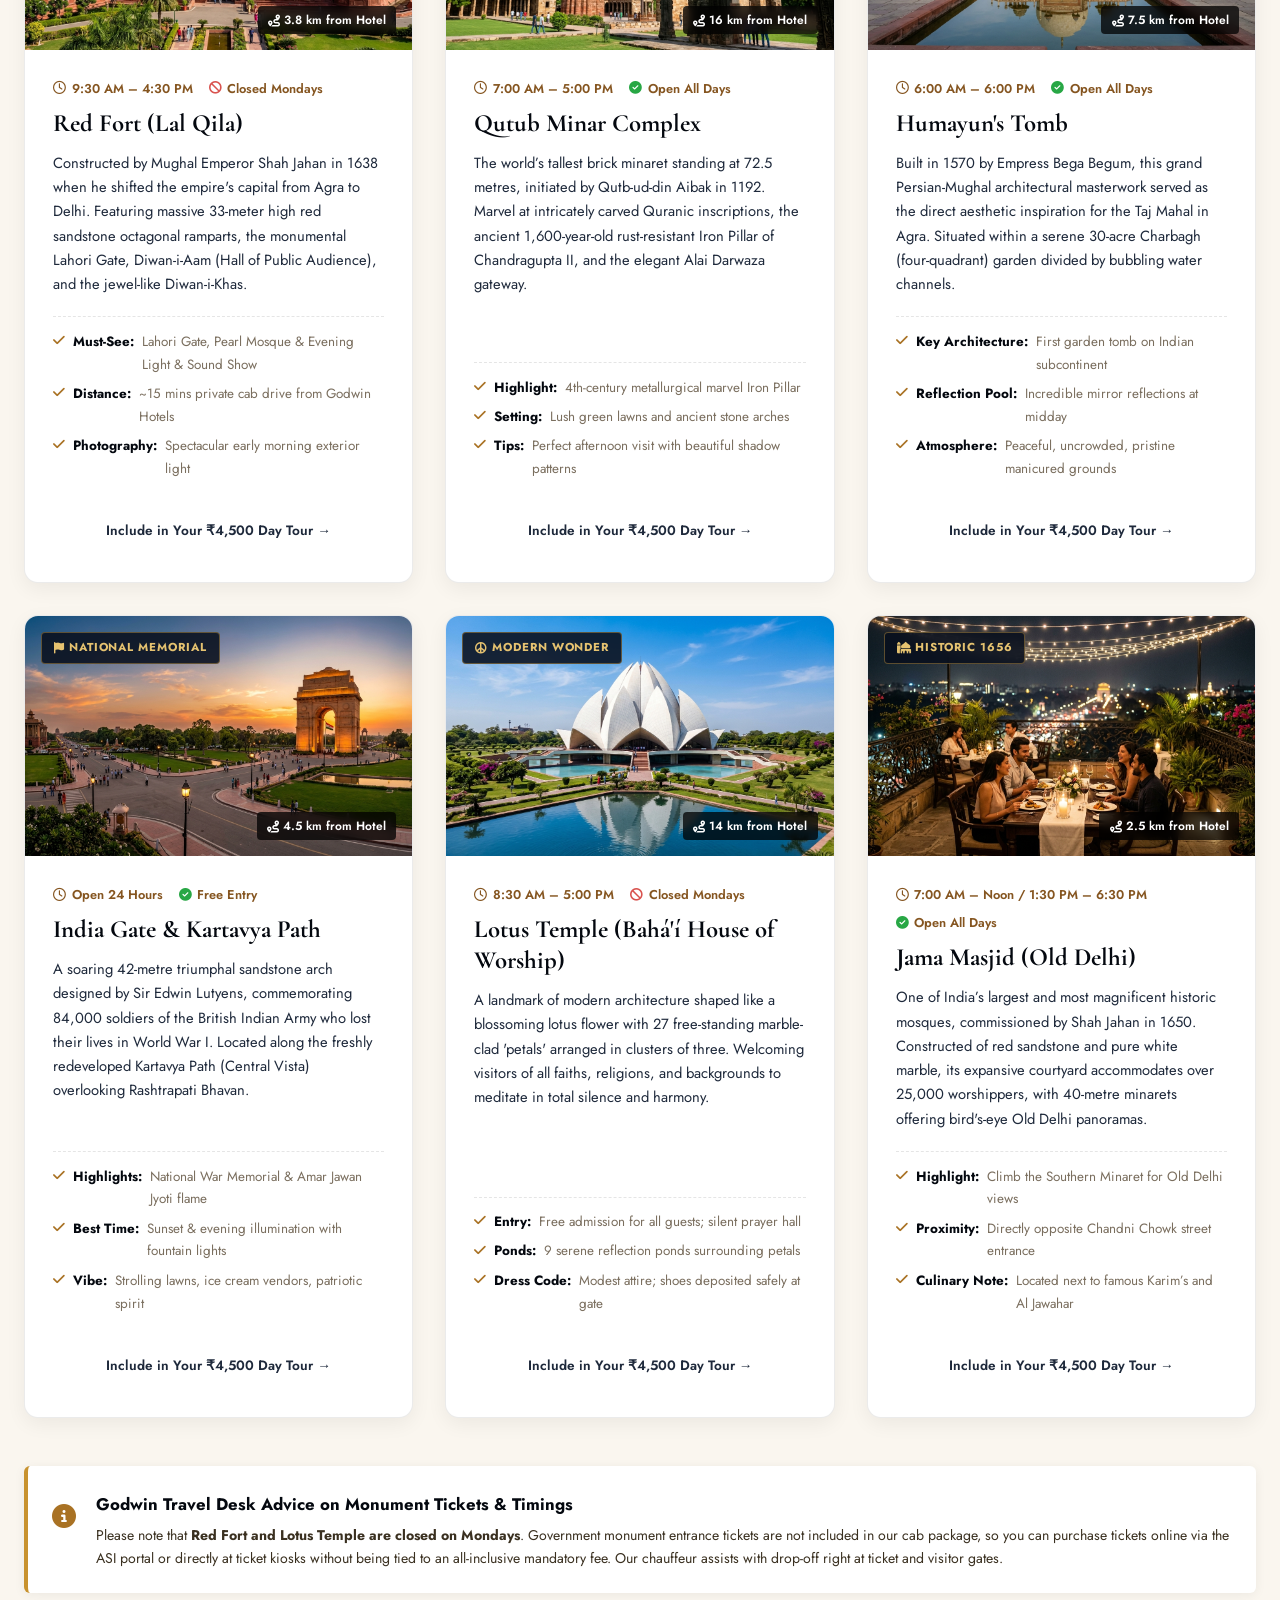
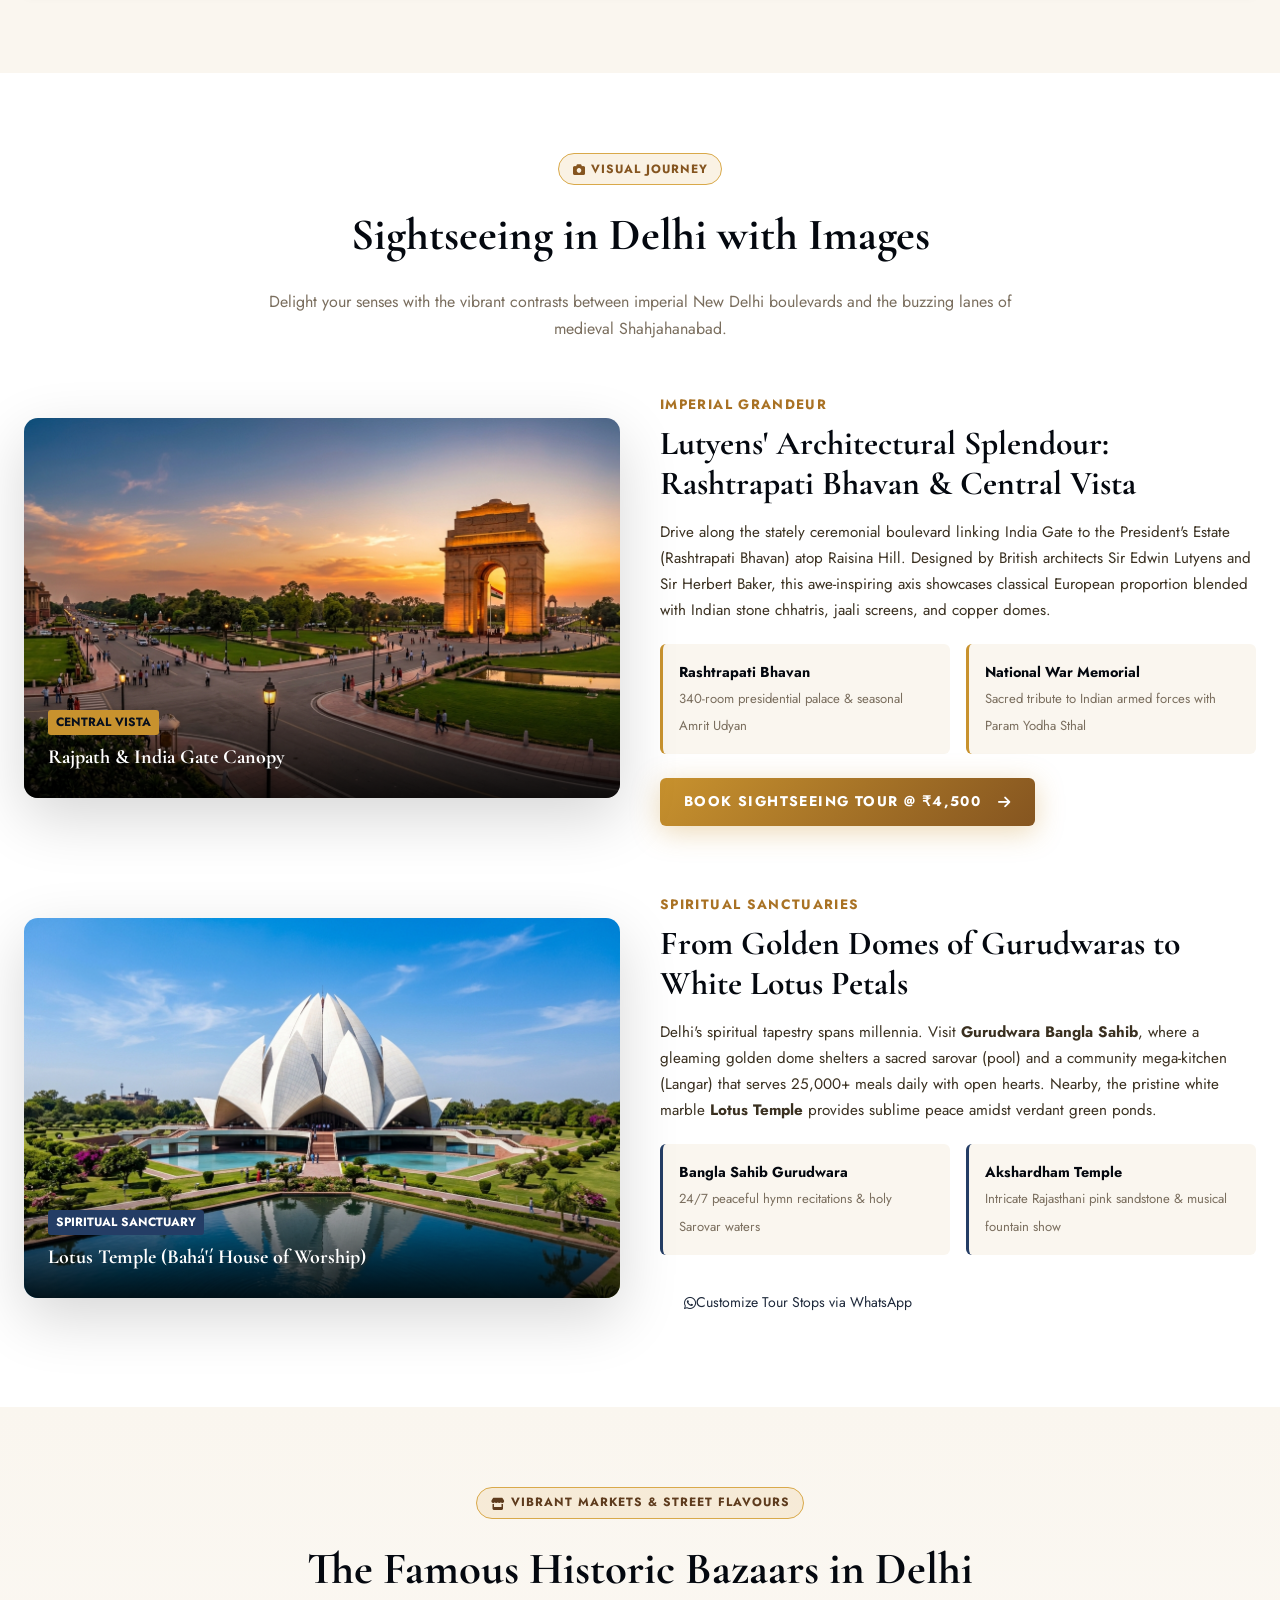
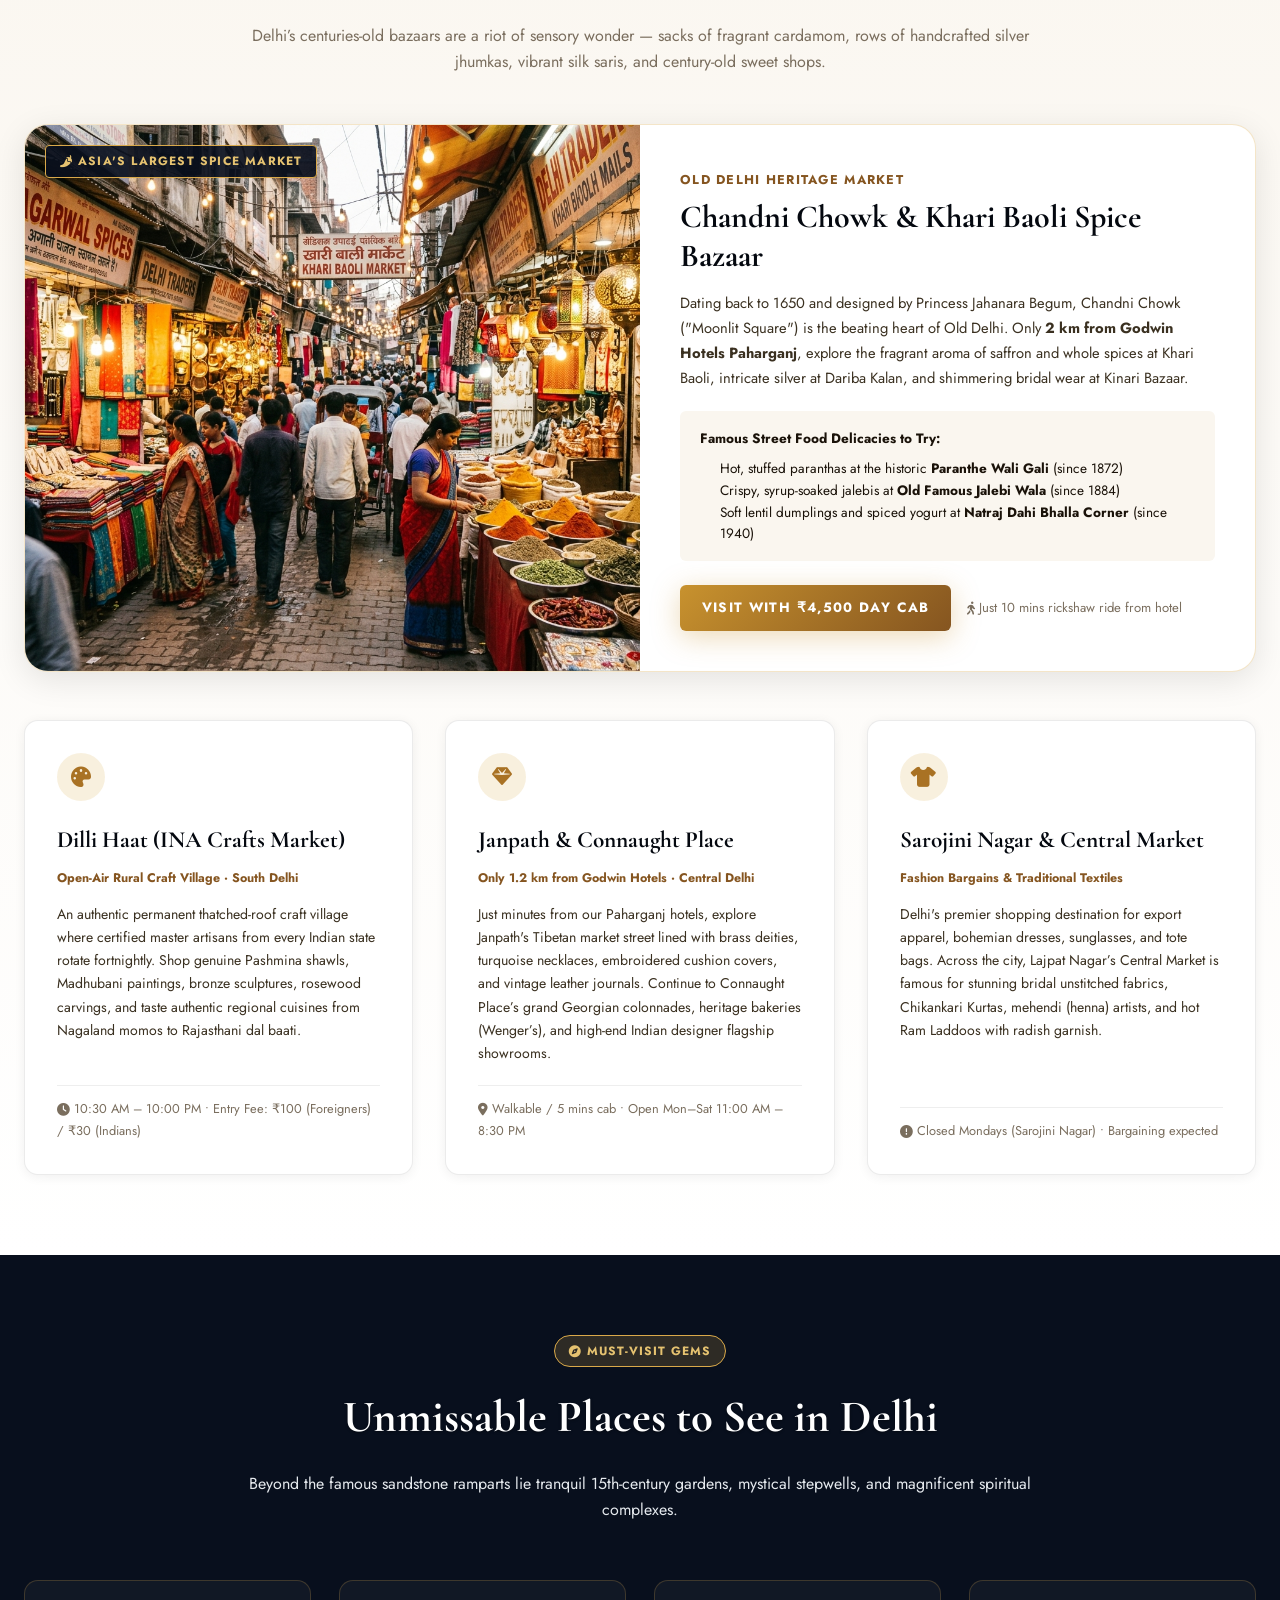
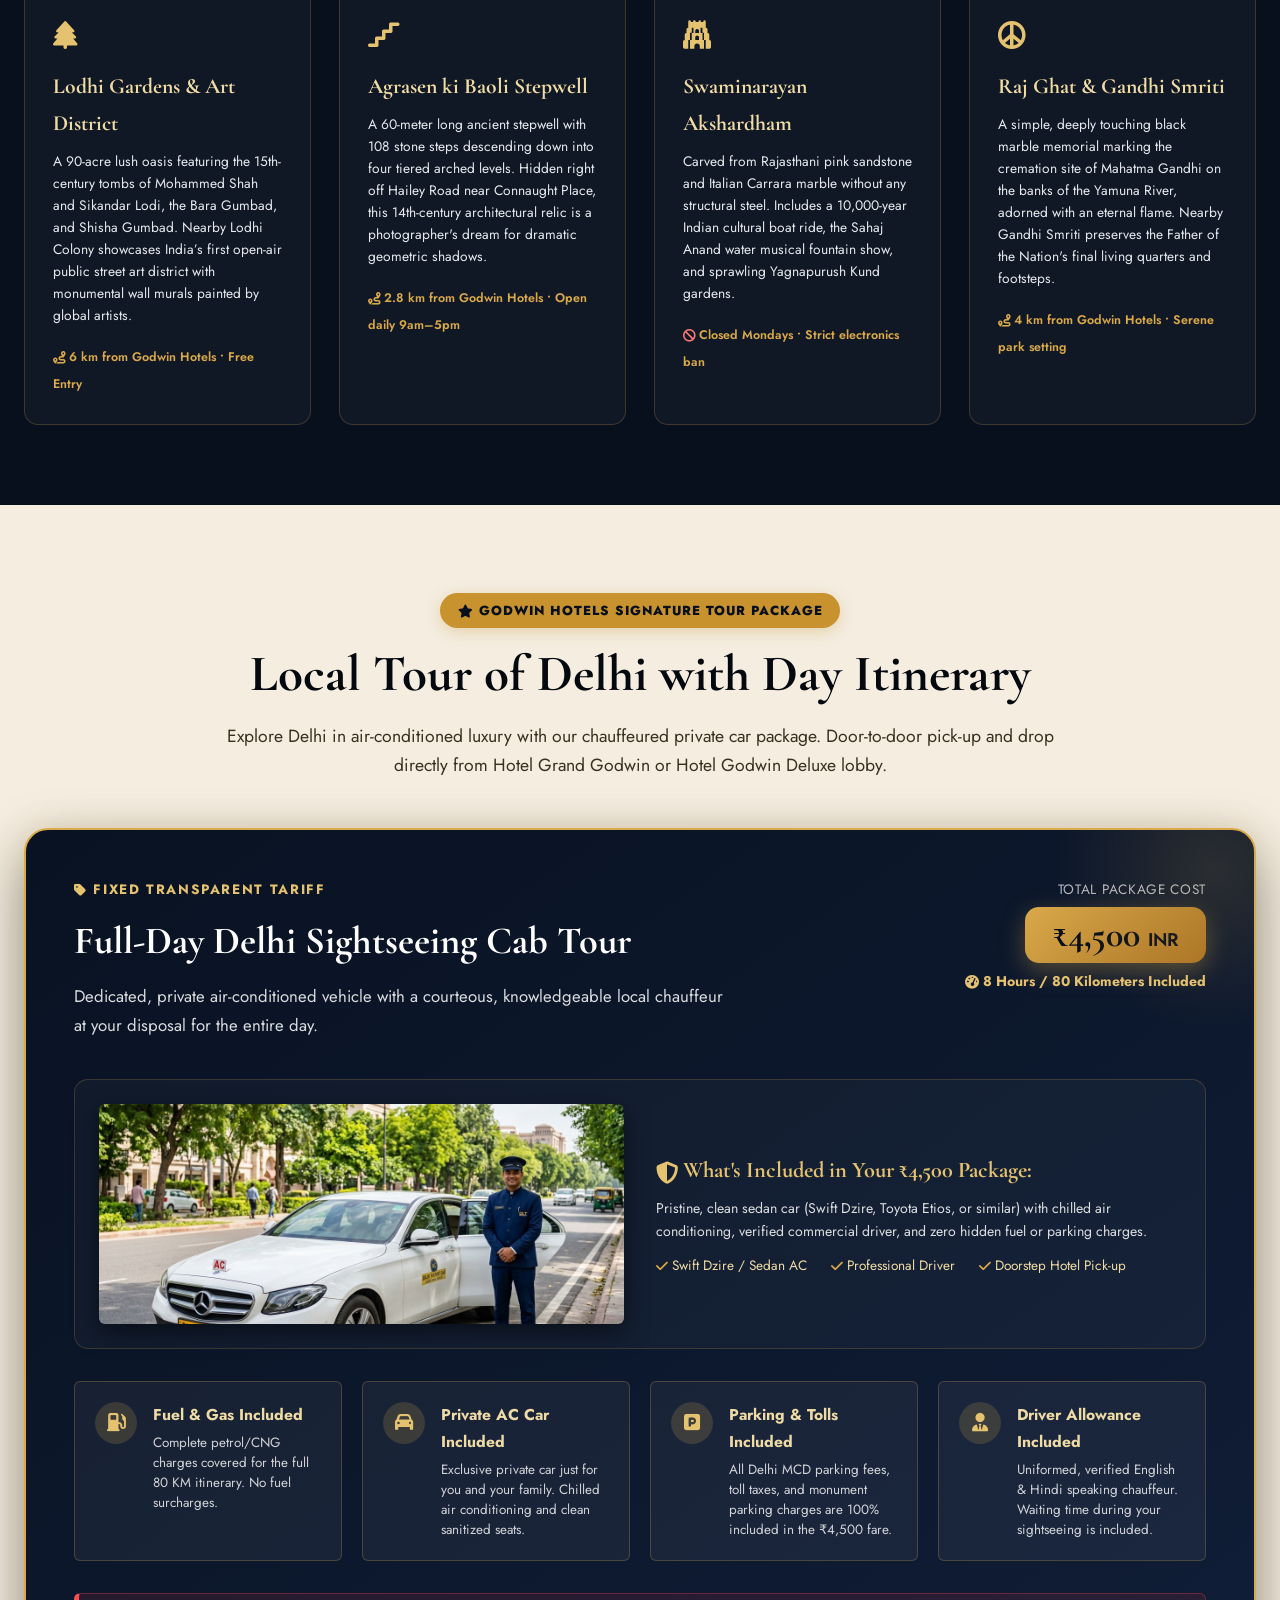
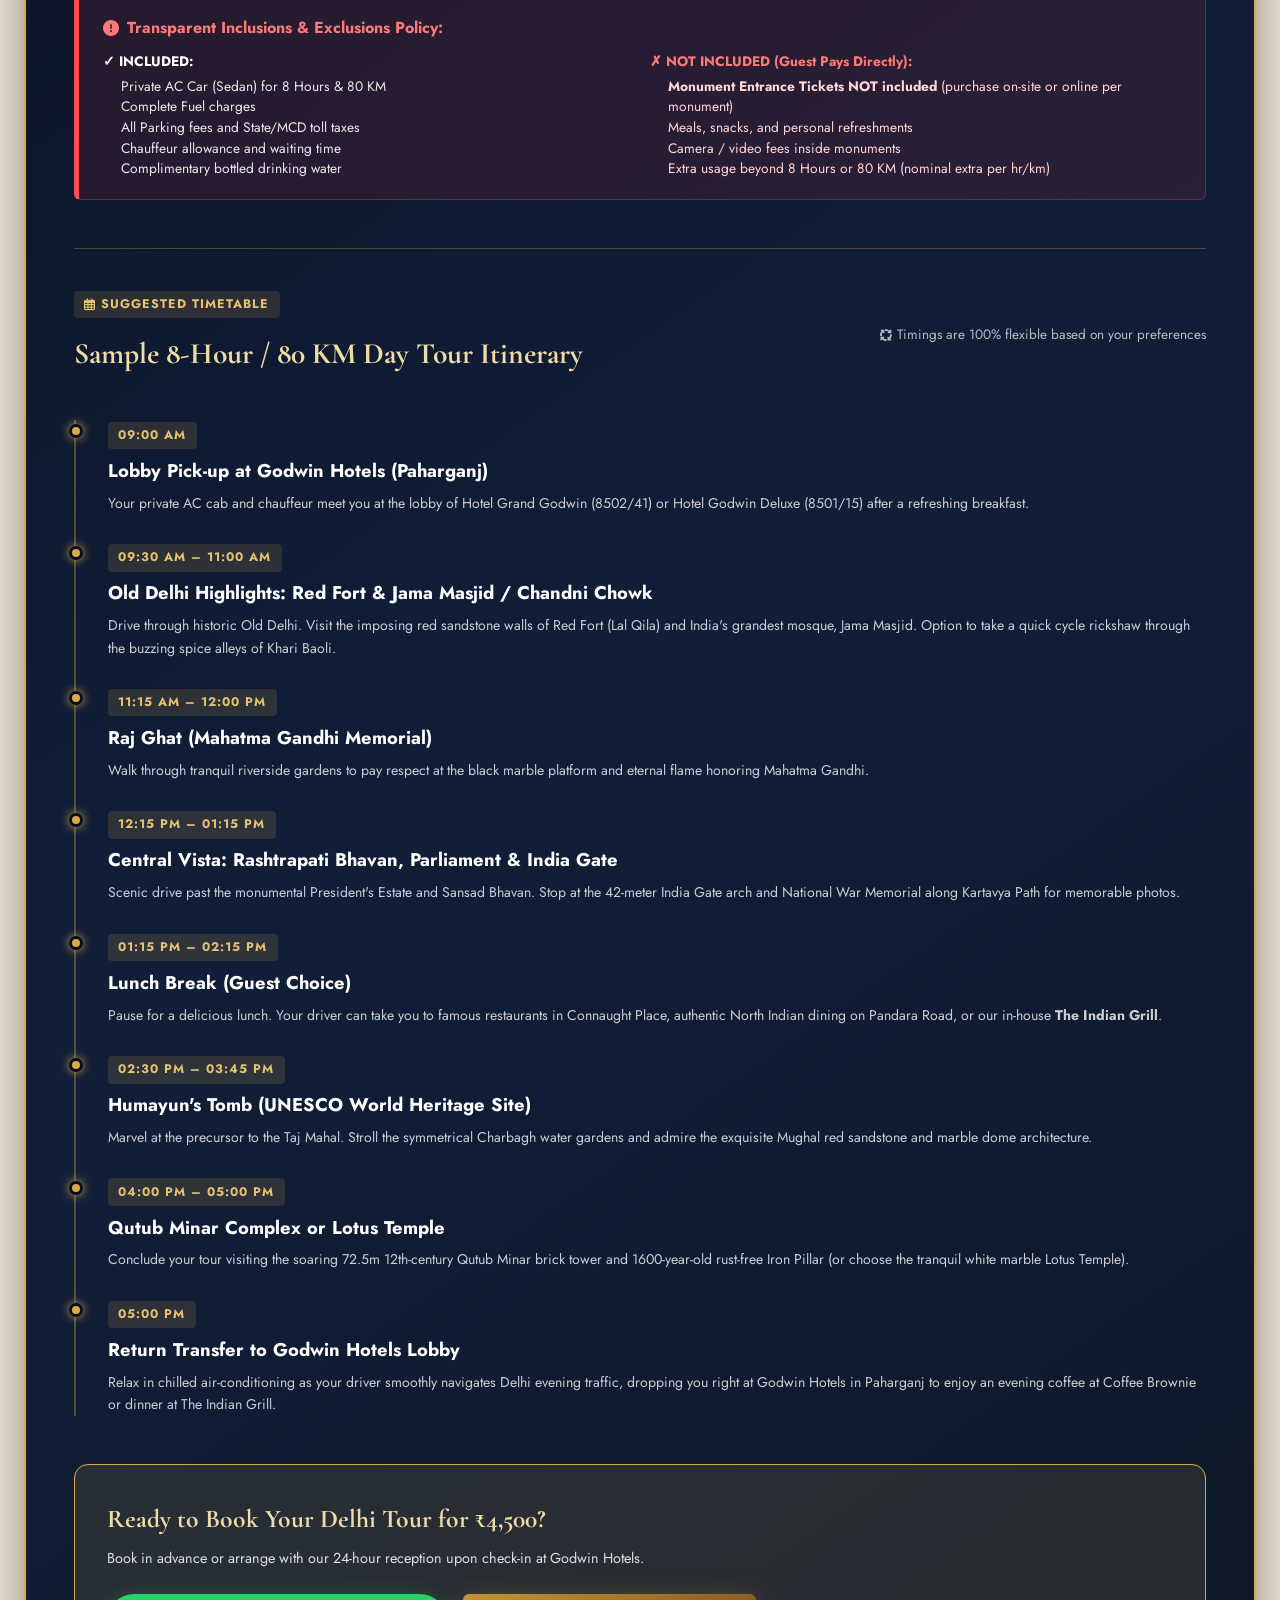
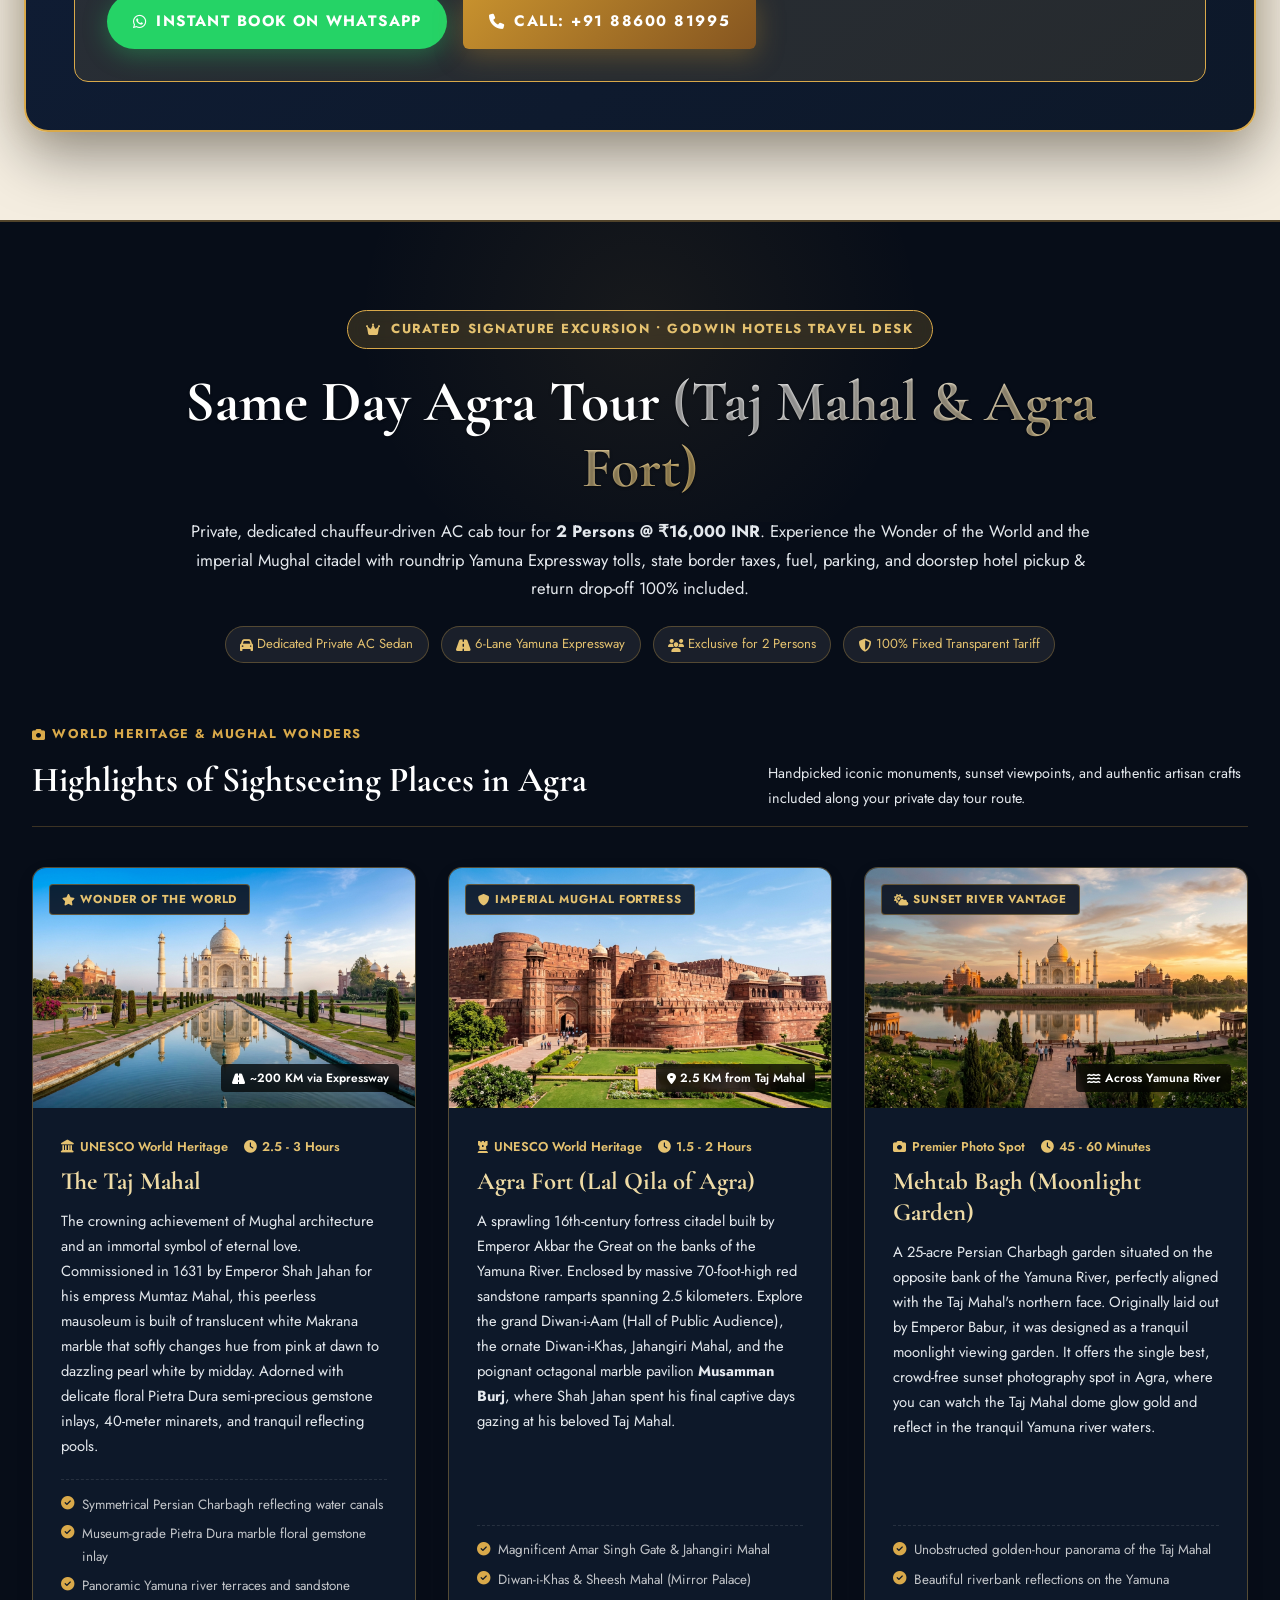
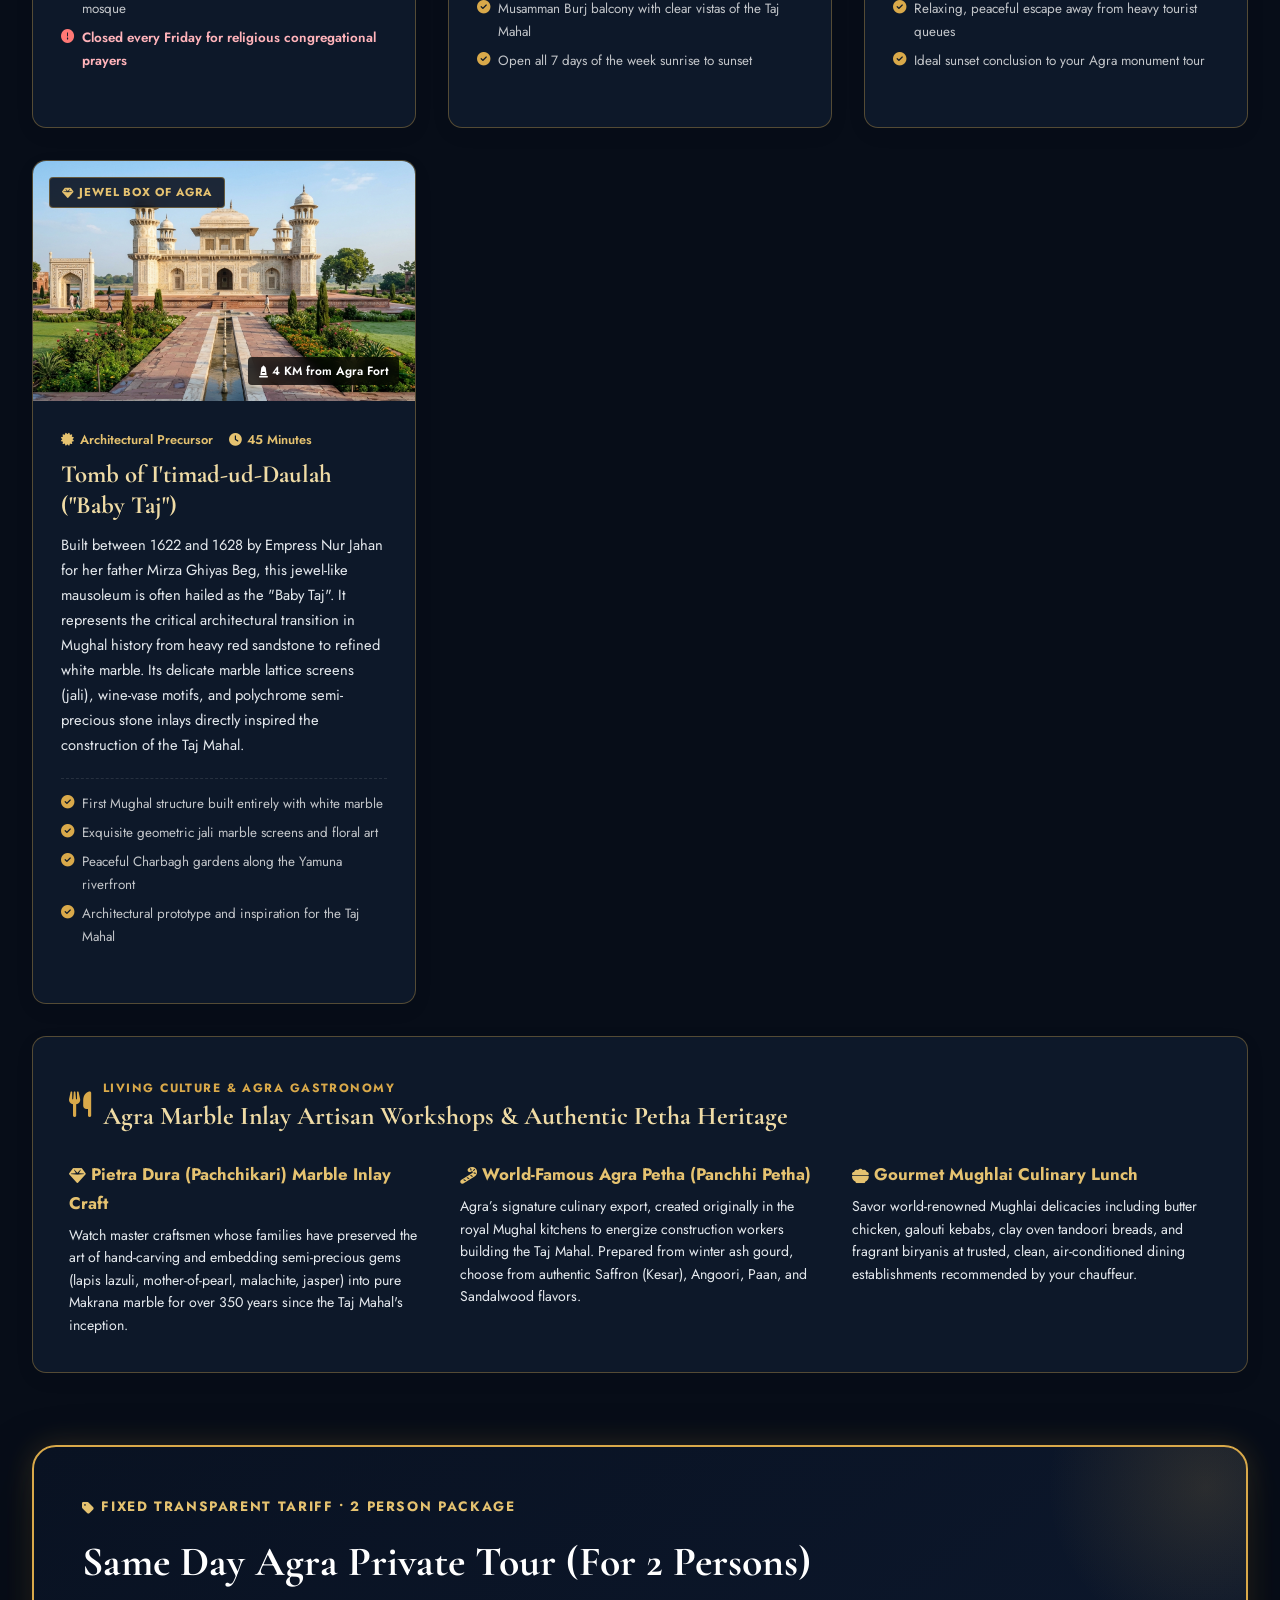
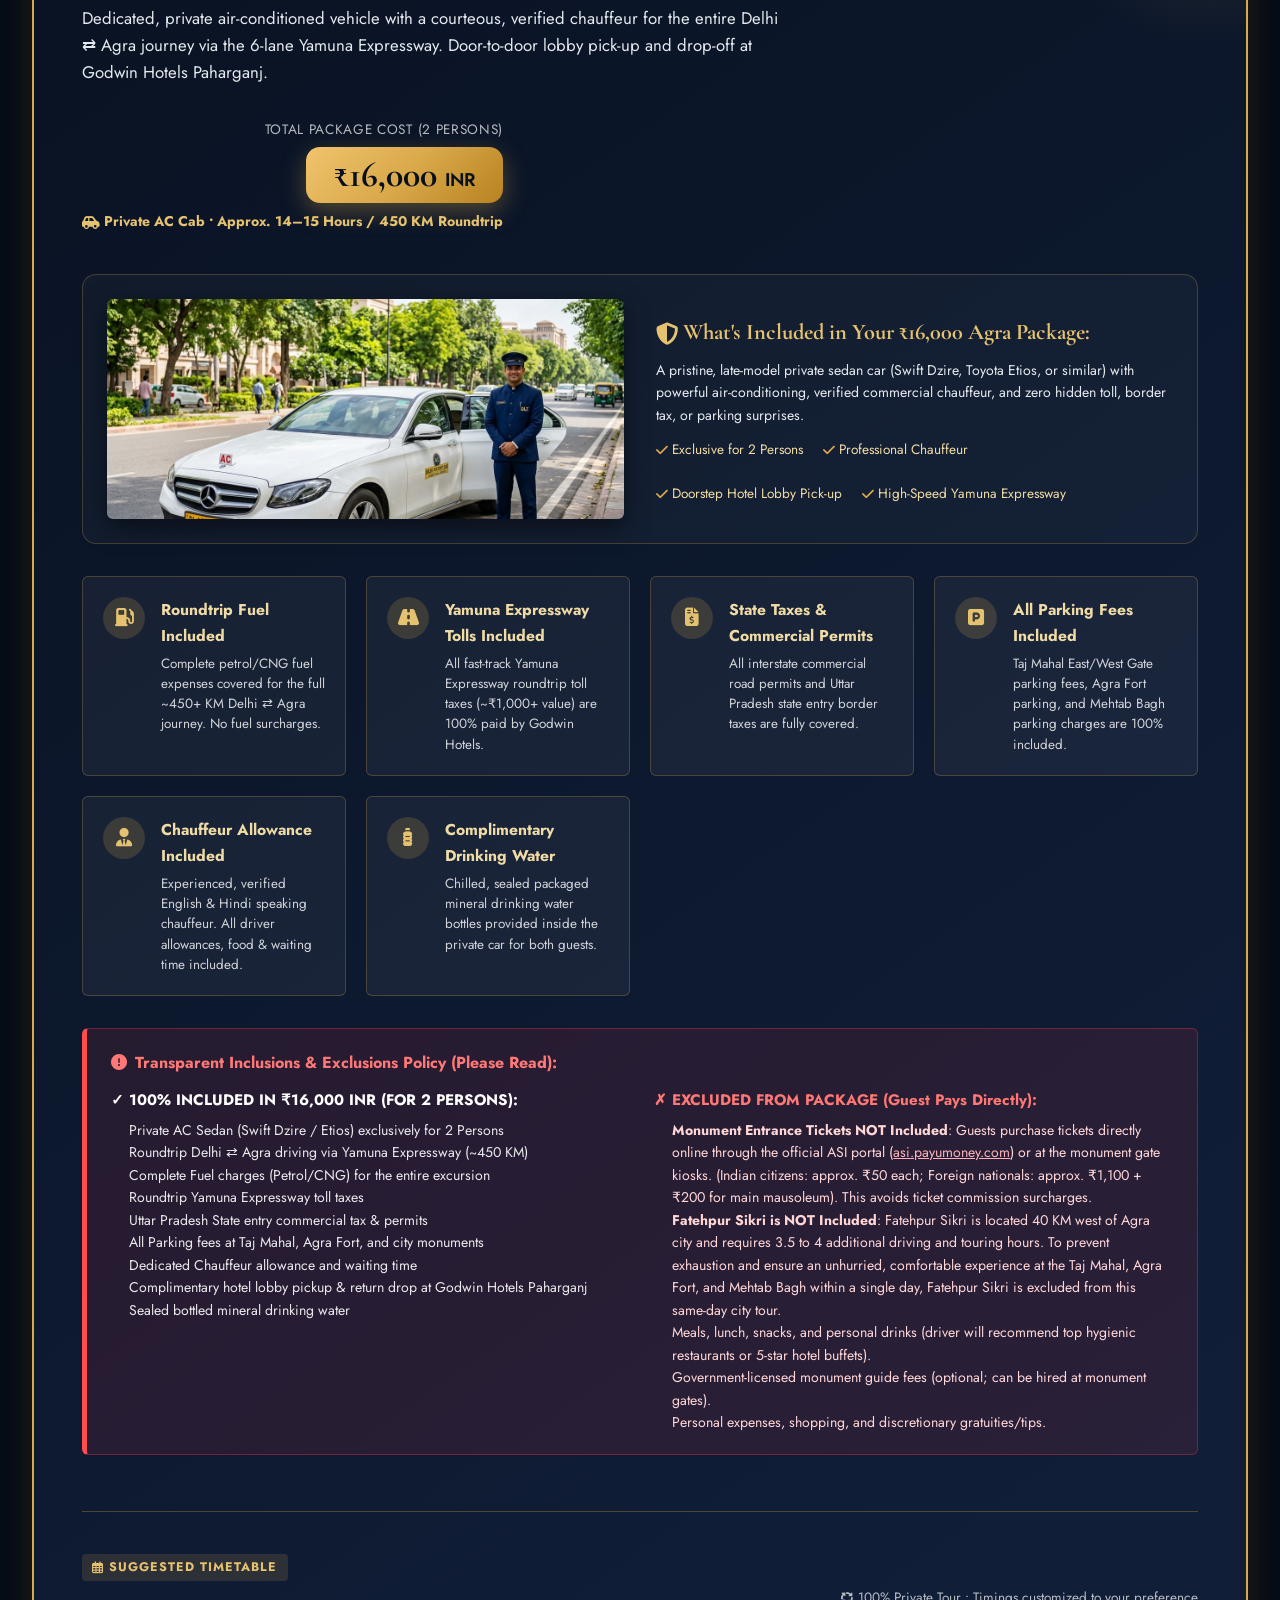
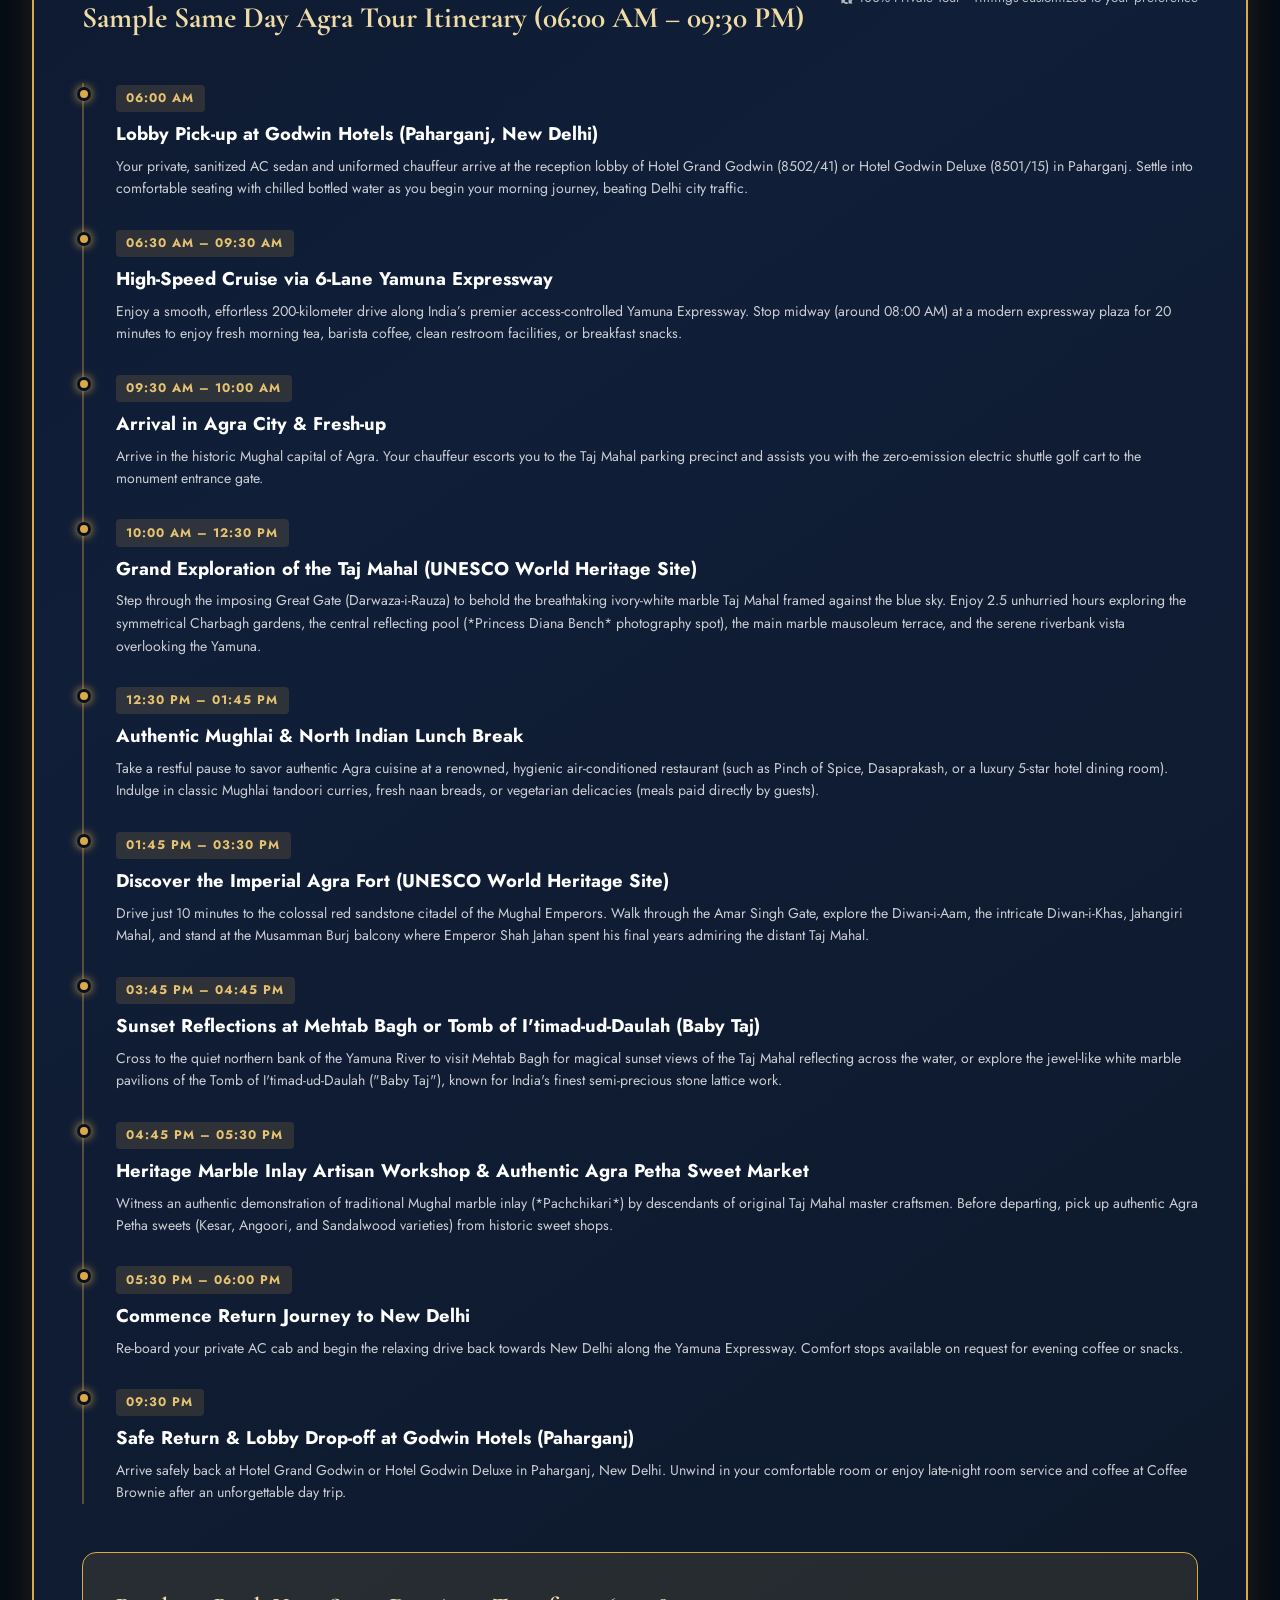
==== commit c08929a6: "Refine desktop monument card column widths and typography wrapping" ====
--- a/delhi-sightseeing/index.html
+++ b/delhi-sightseeing/index.html
@@ -176,7 +176,7 @@
     /* Cards grid */
     .sight-grid {
       display: grid;
-      grid-template-columns: repeat(auto-fit, minmax(min(100%, 320px), 1fr));
+      grid-template-columns: repeat(auto-fit, minmax(min(100%, 350px), 1fr));
       gap: 2rem;
       margin-top: 2.5rem;
     }
@@ -248,11 +248,18 @@
     .sight-meta {
       display: flex;
       align-items: center;
-      gap: 1rem;
+      flex-wrap: wrap;
+      gap: 0.4rem 1rem;
       font-size: 0.8rem;
       color: var(--gold-700);
       font-weight: 600;
       margin-bottom: 0.5rem;
+    }
+    .sight-meta span {
+      white-space: nowrap;
+      display: inline-flex;
+      align-items: center;
+      gap: 0.35rem;
     }
     .sight-card-title {
       font-family: var(--font-display);
@@ -283,6 +290,10 @@
       display: flex;
       align-items: flex-start;
       gap: 0.5rem;
+    }
+    .sight-features-list li strong {
+      white-space: nowrap;
+      color: var(--navy-950);
     }
     .sight-features-list li i {
       color: var(--gold-600);
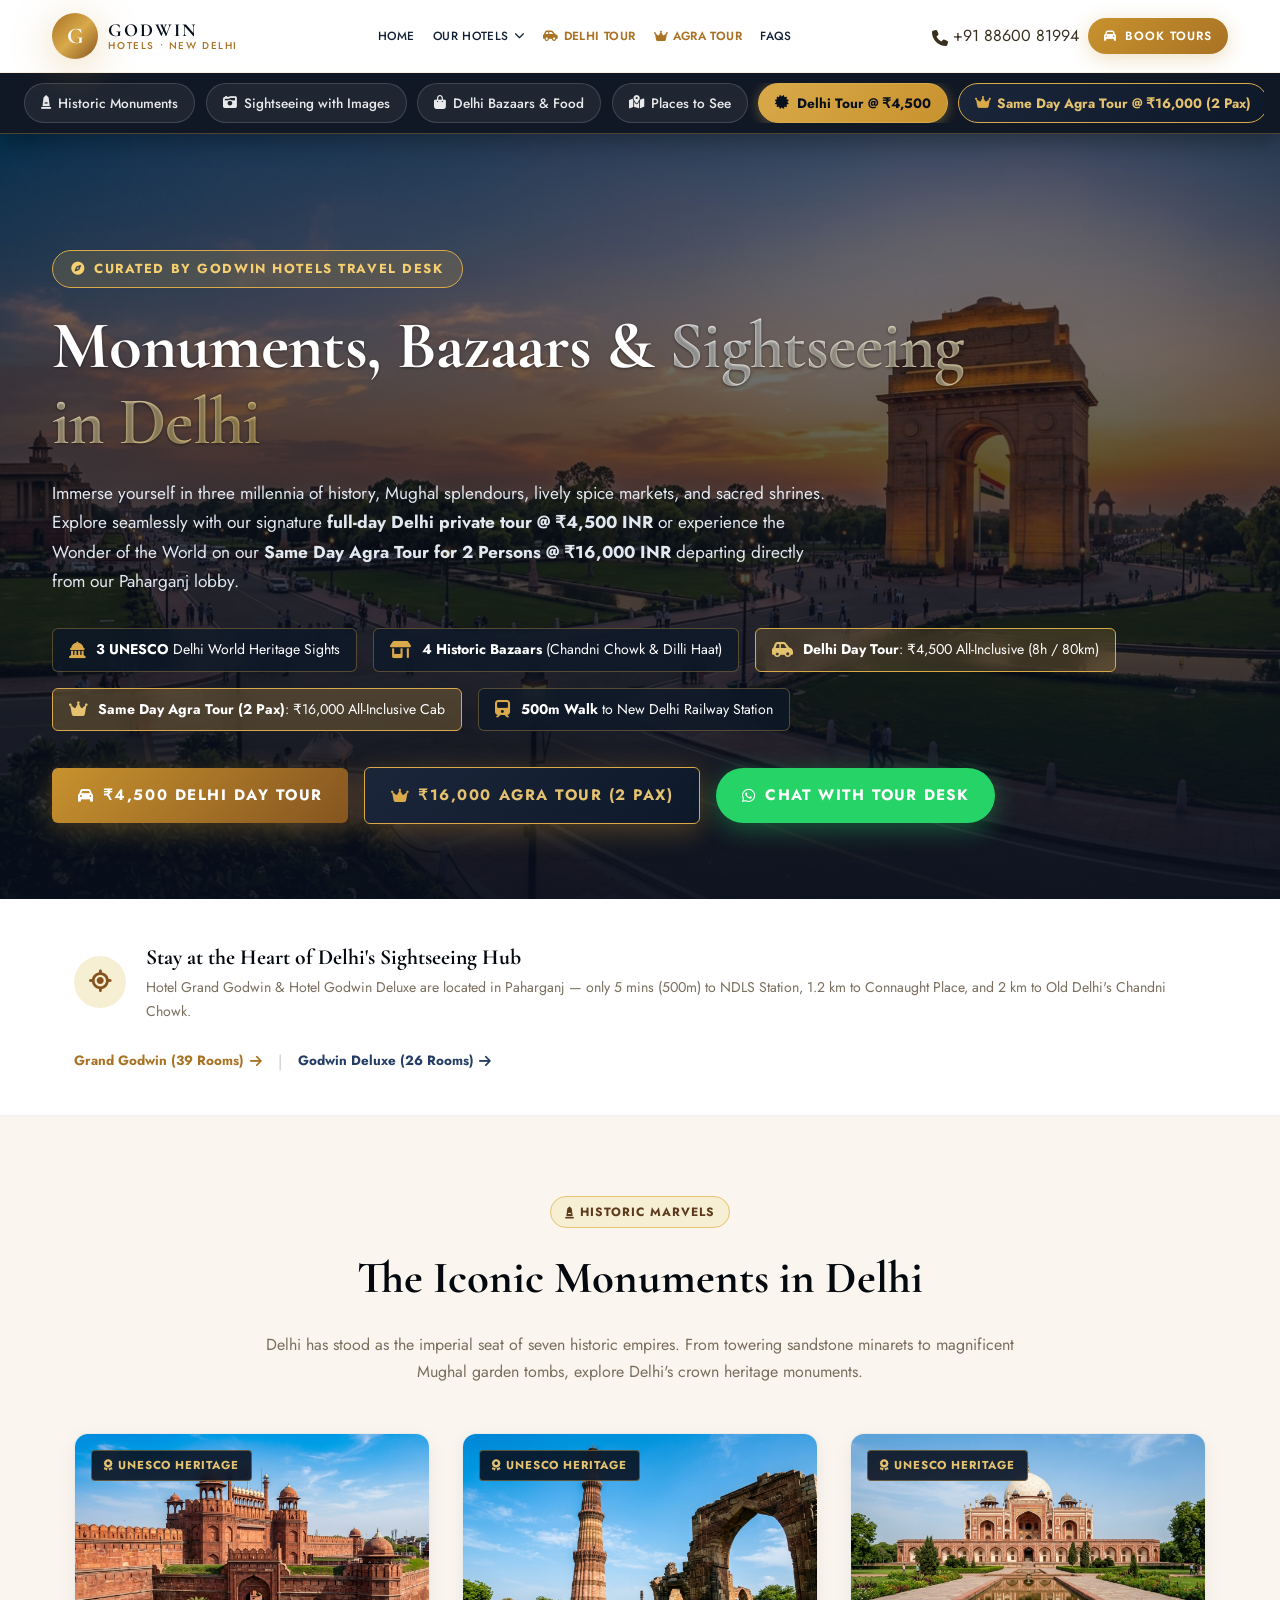
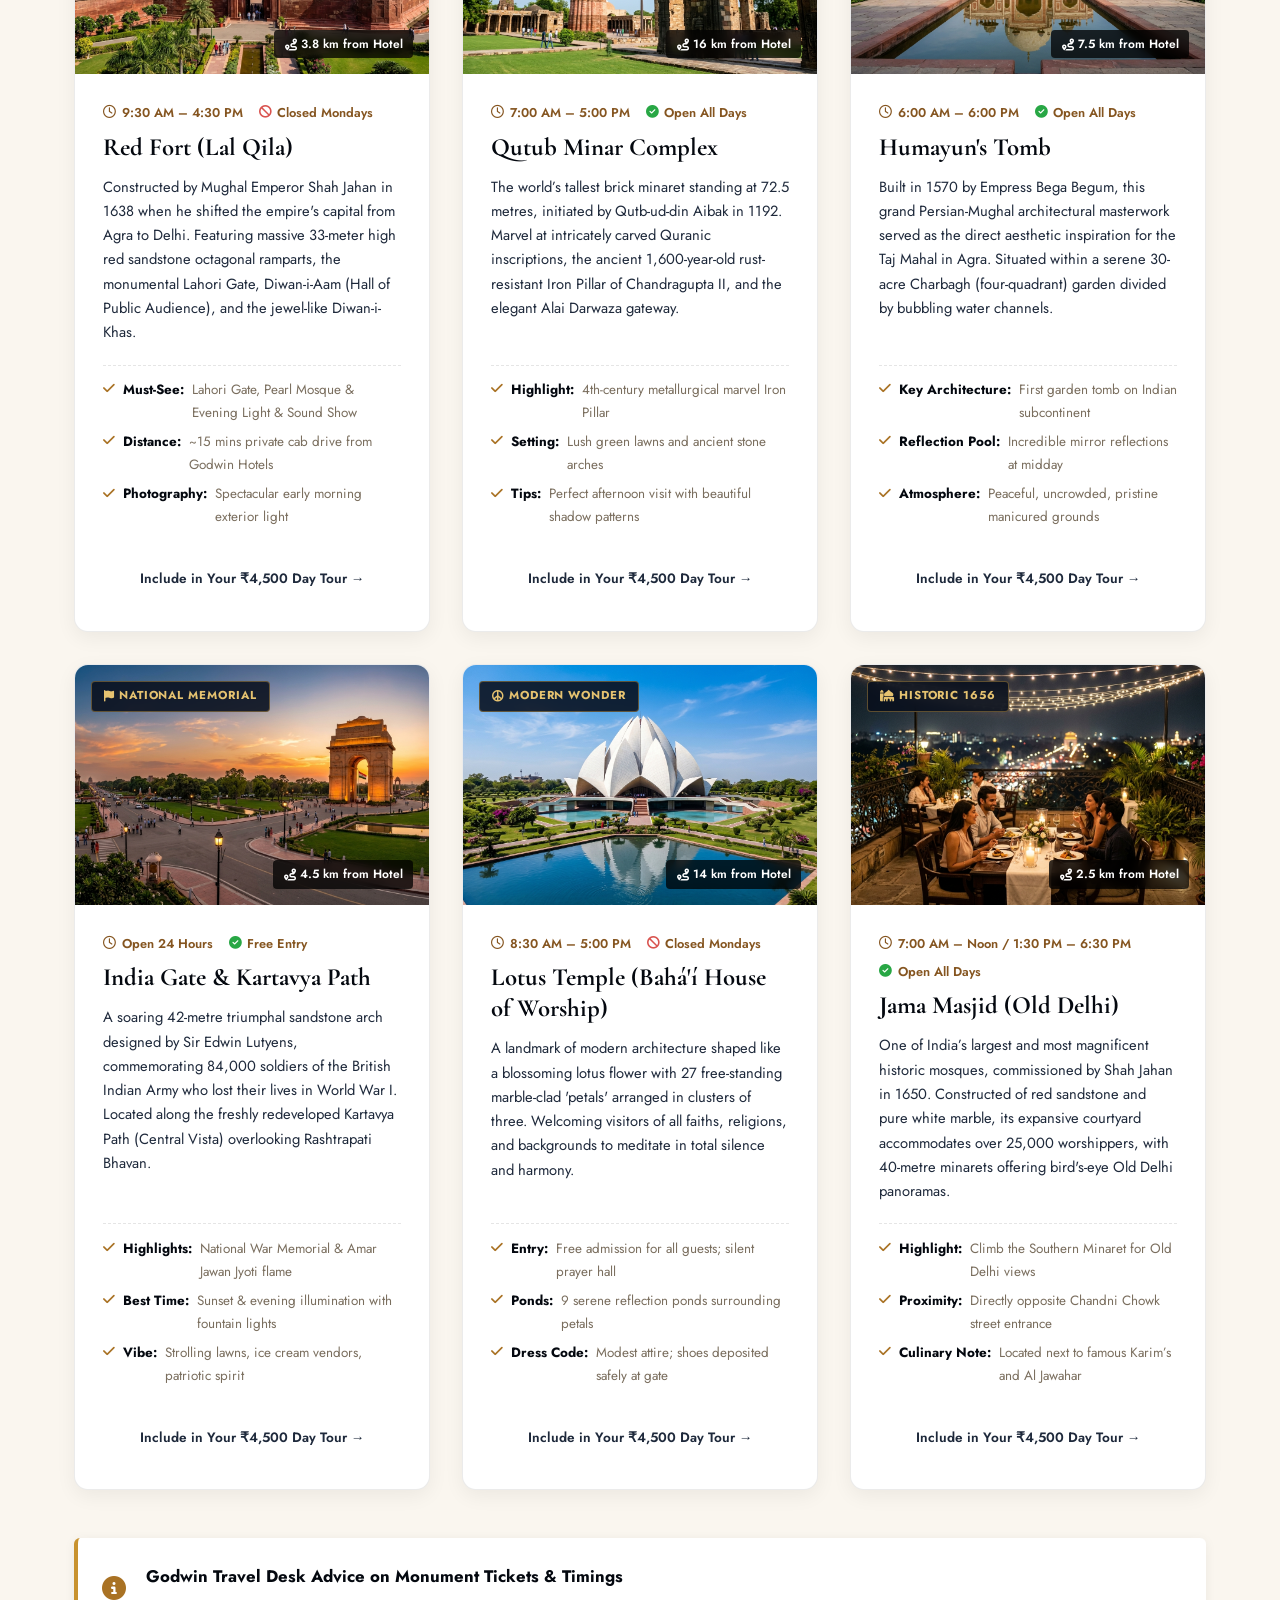
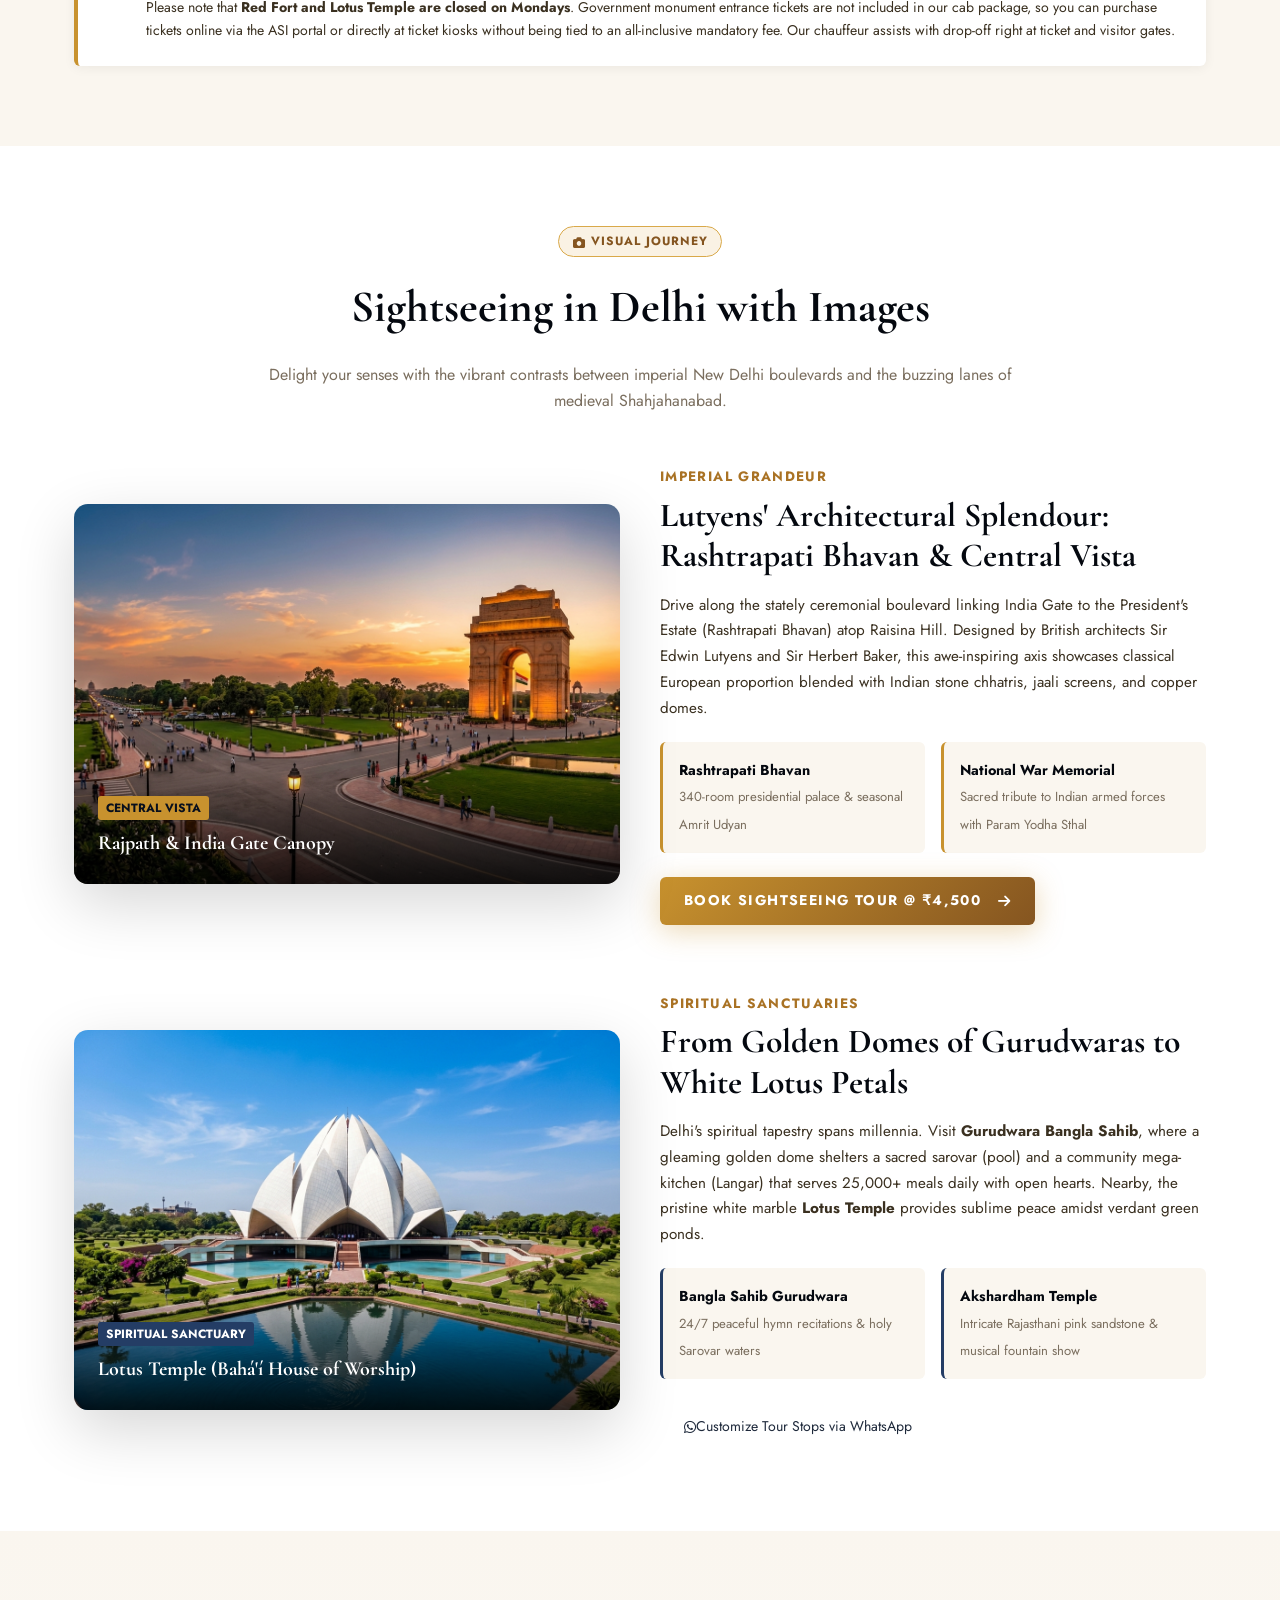
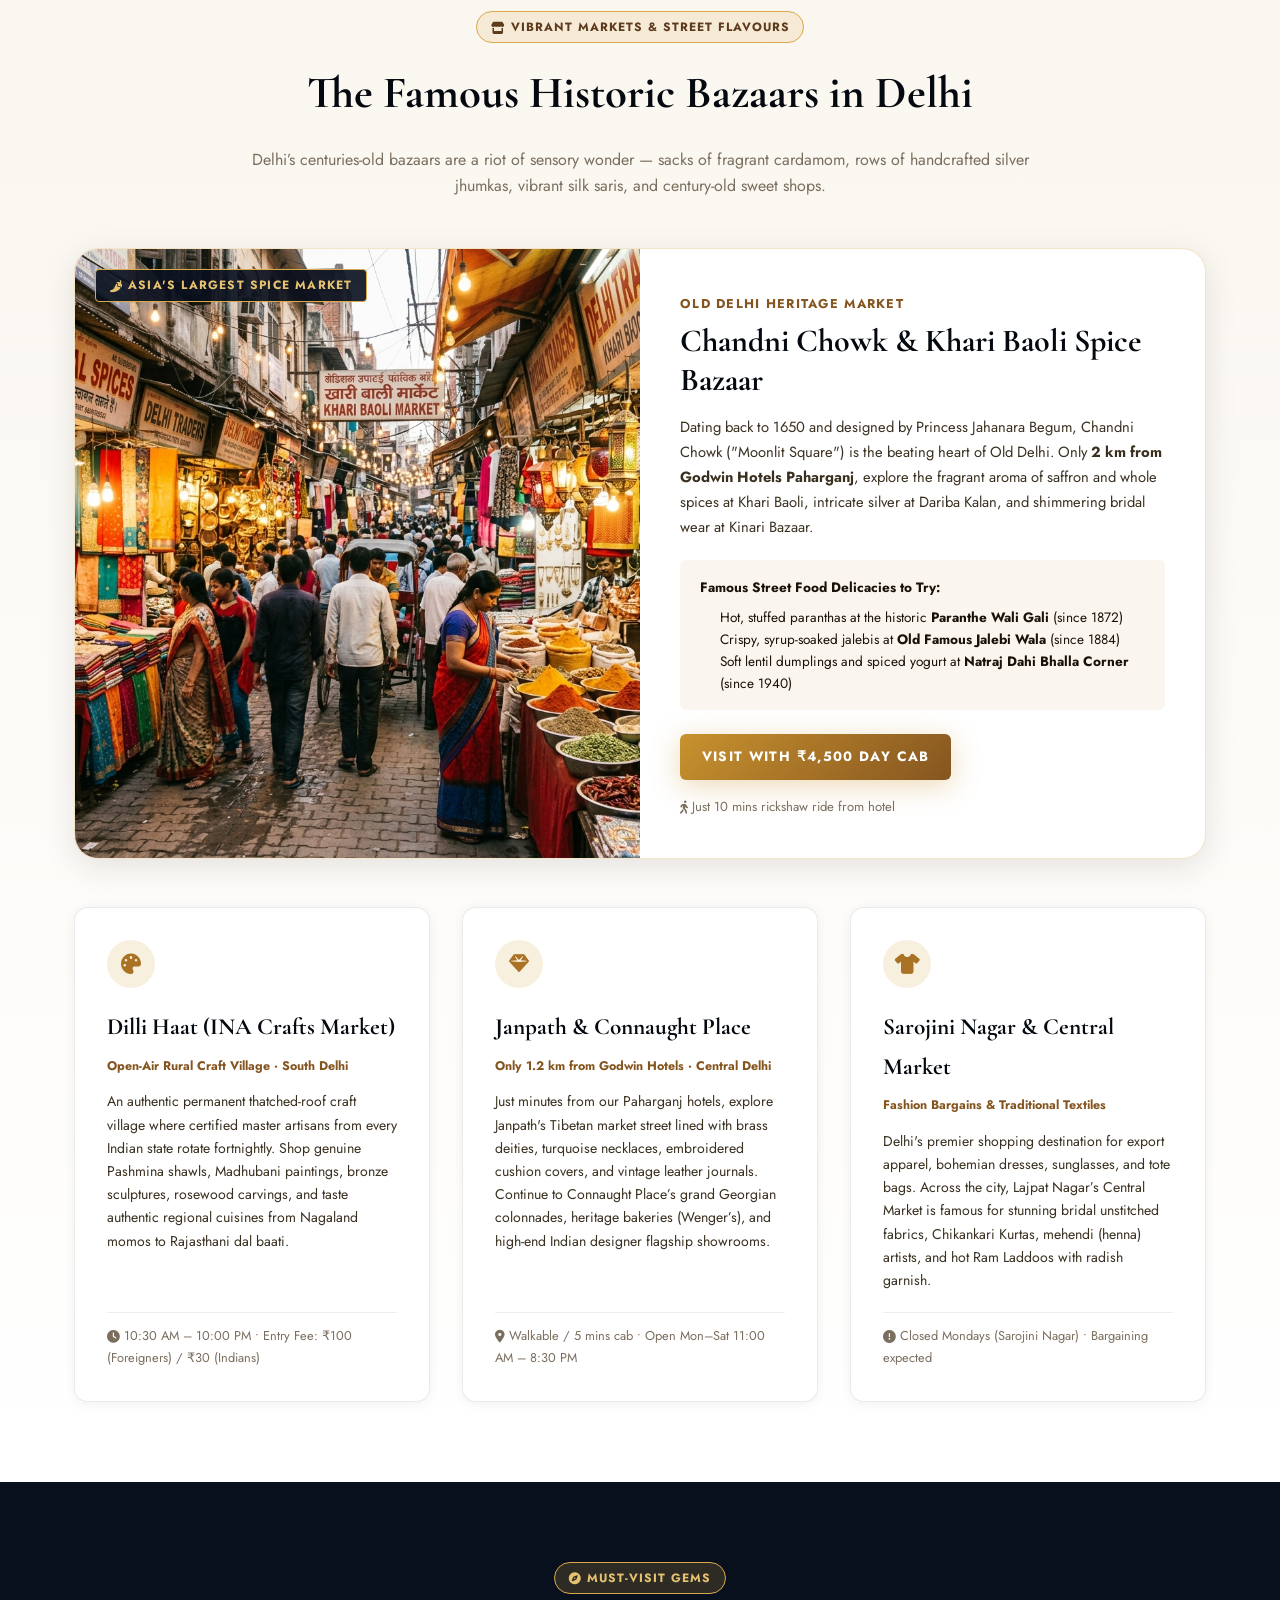
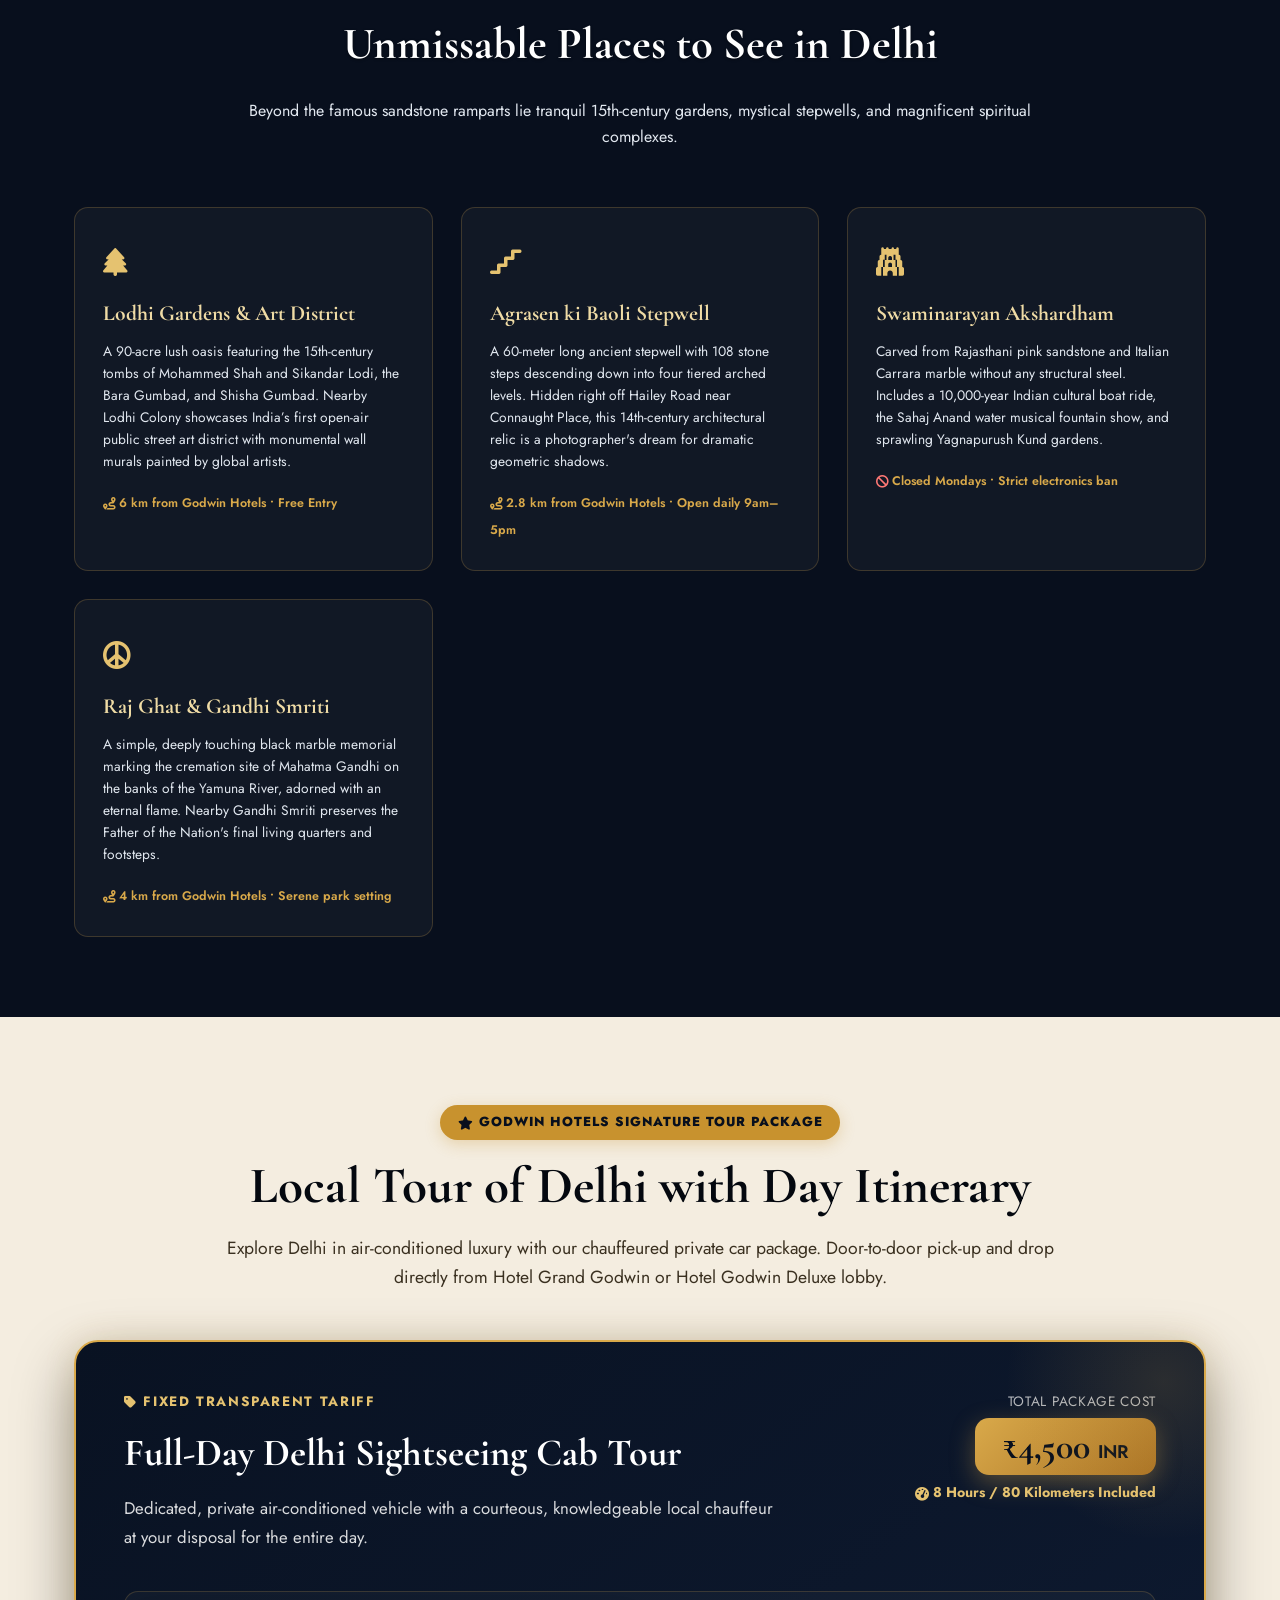
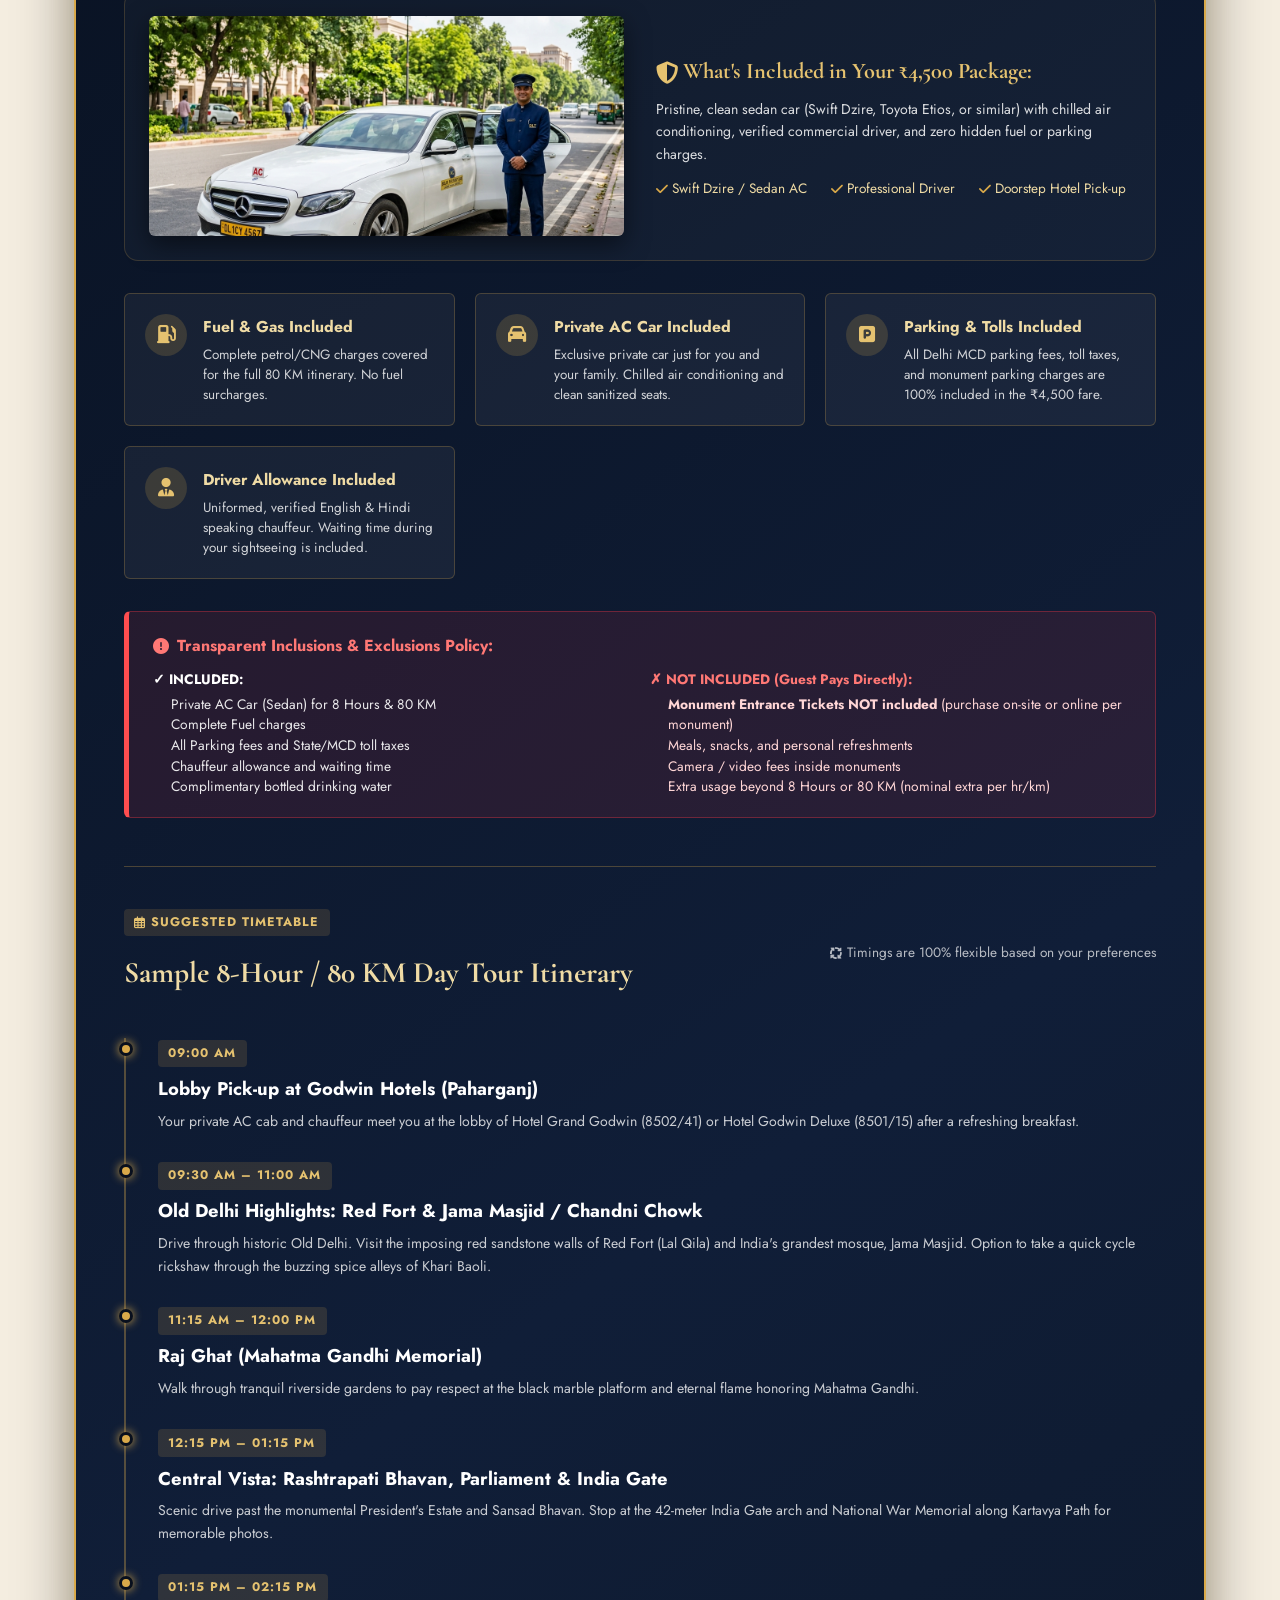
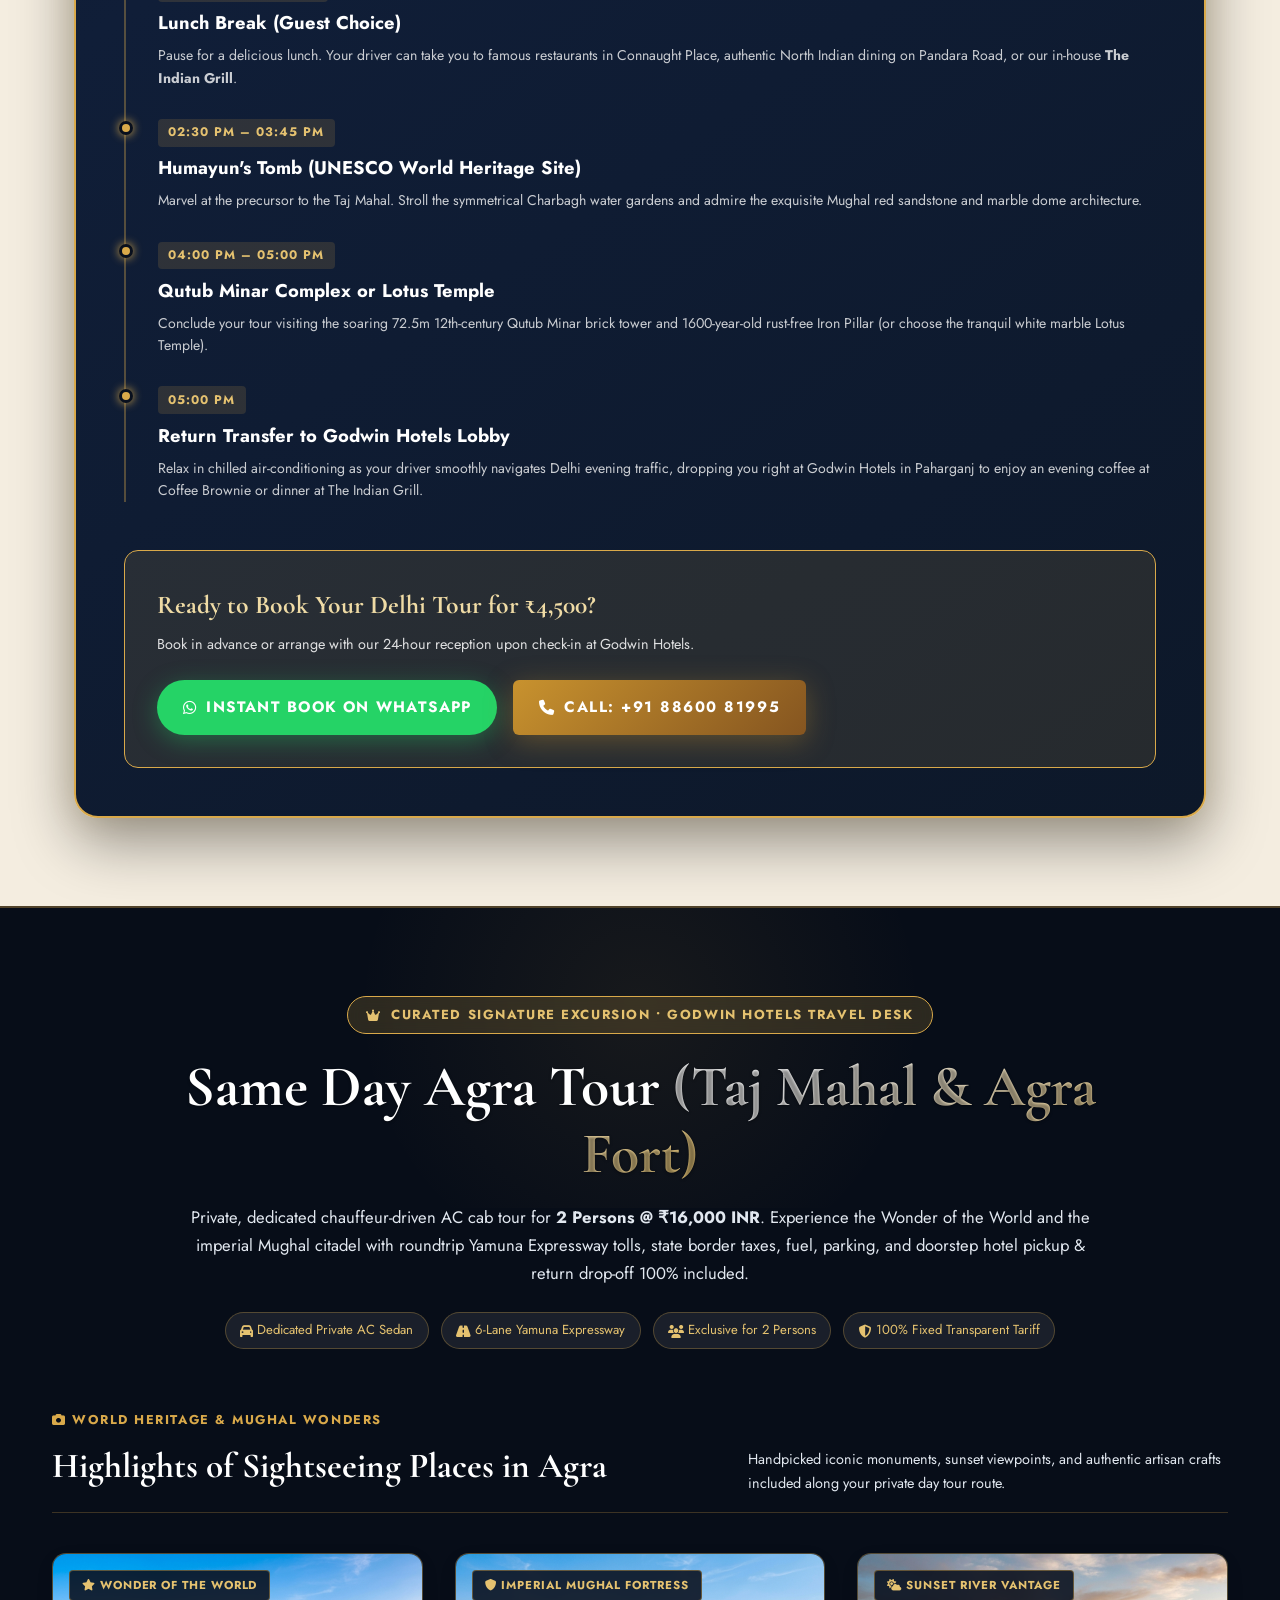
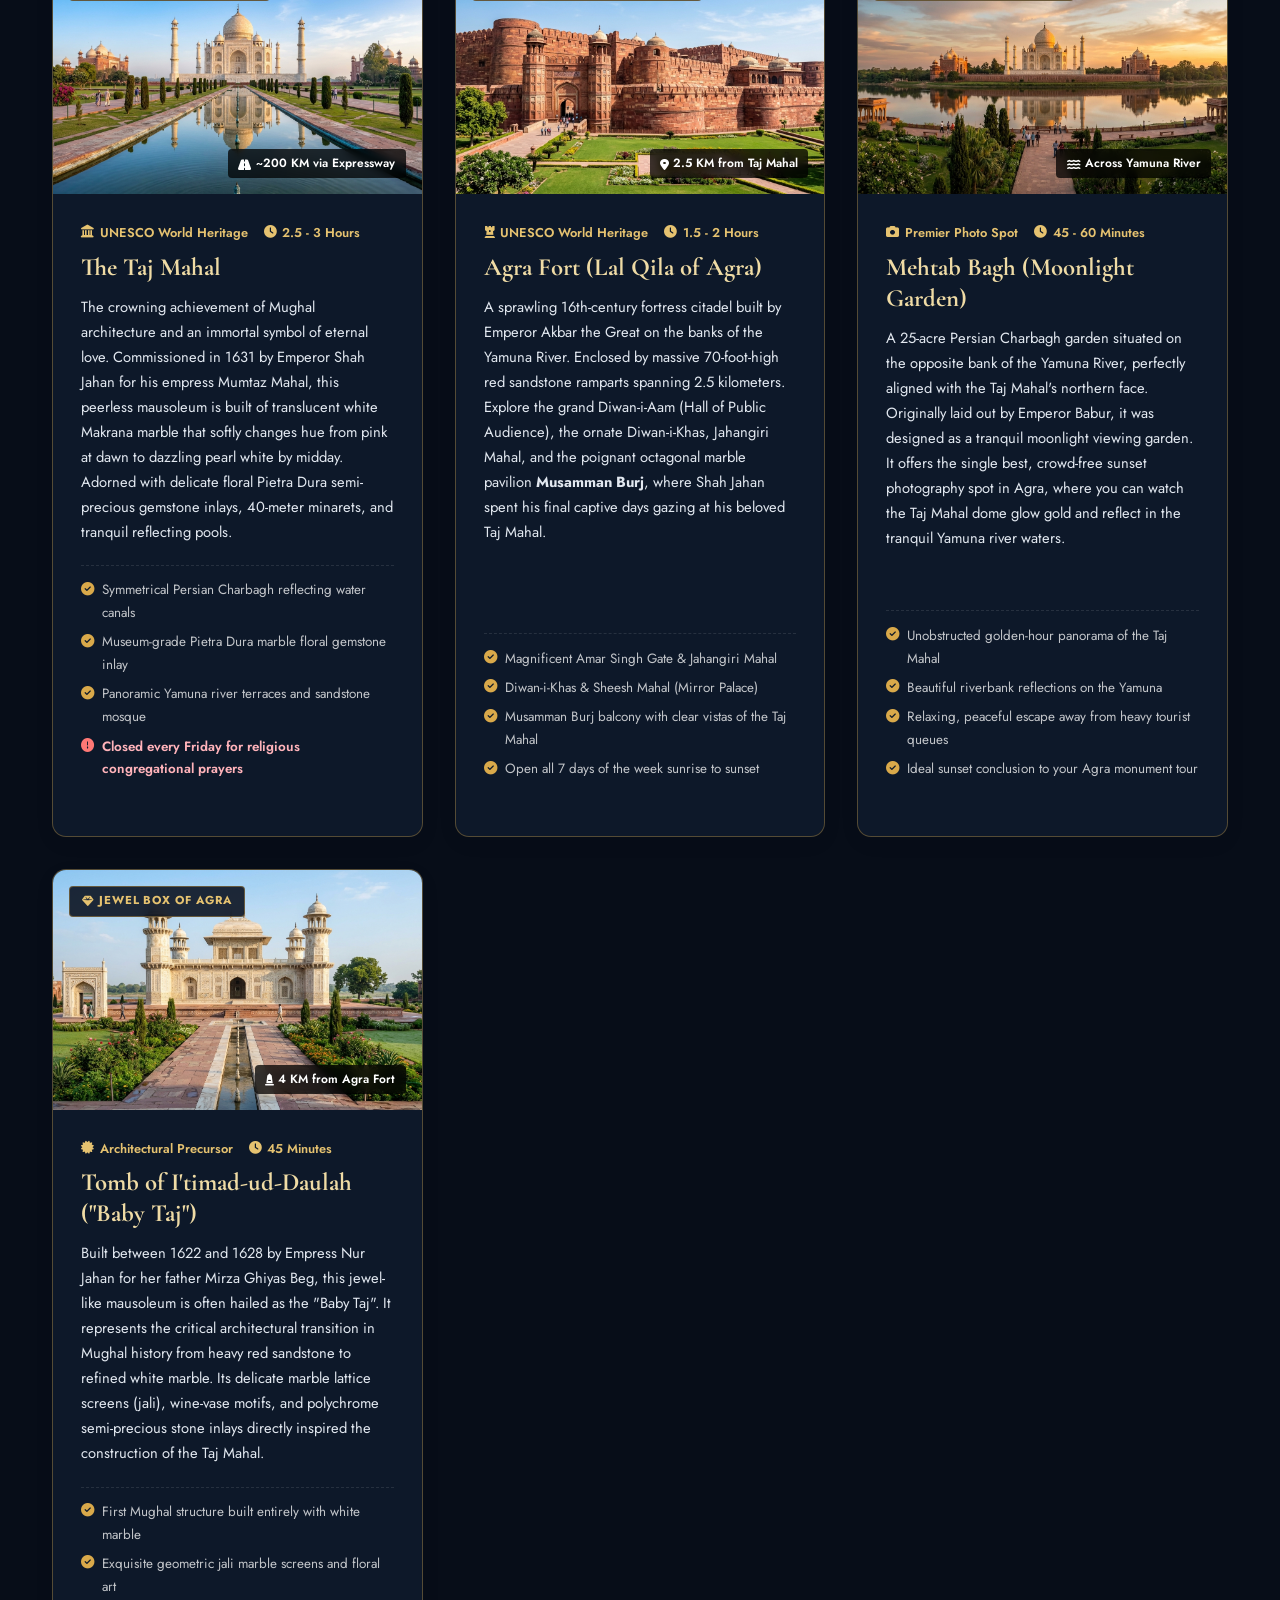
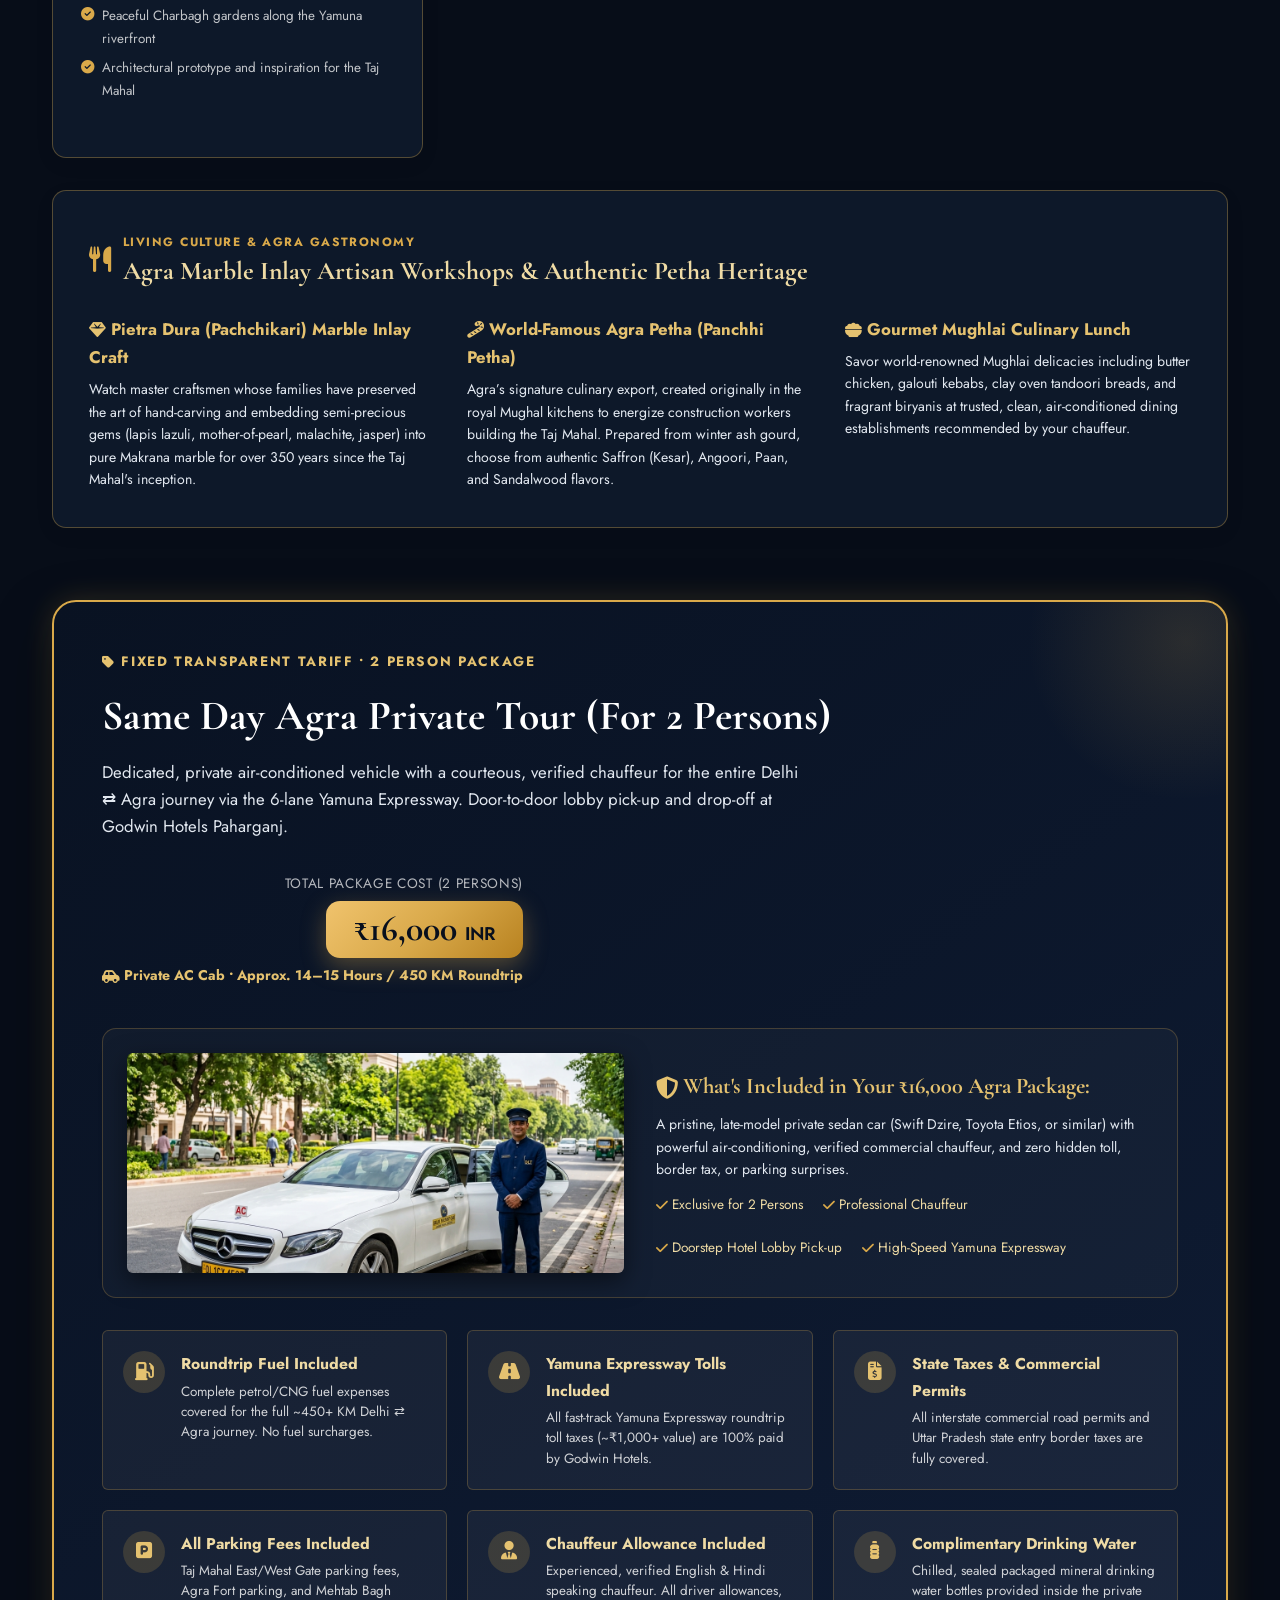
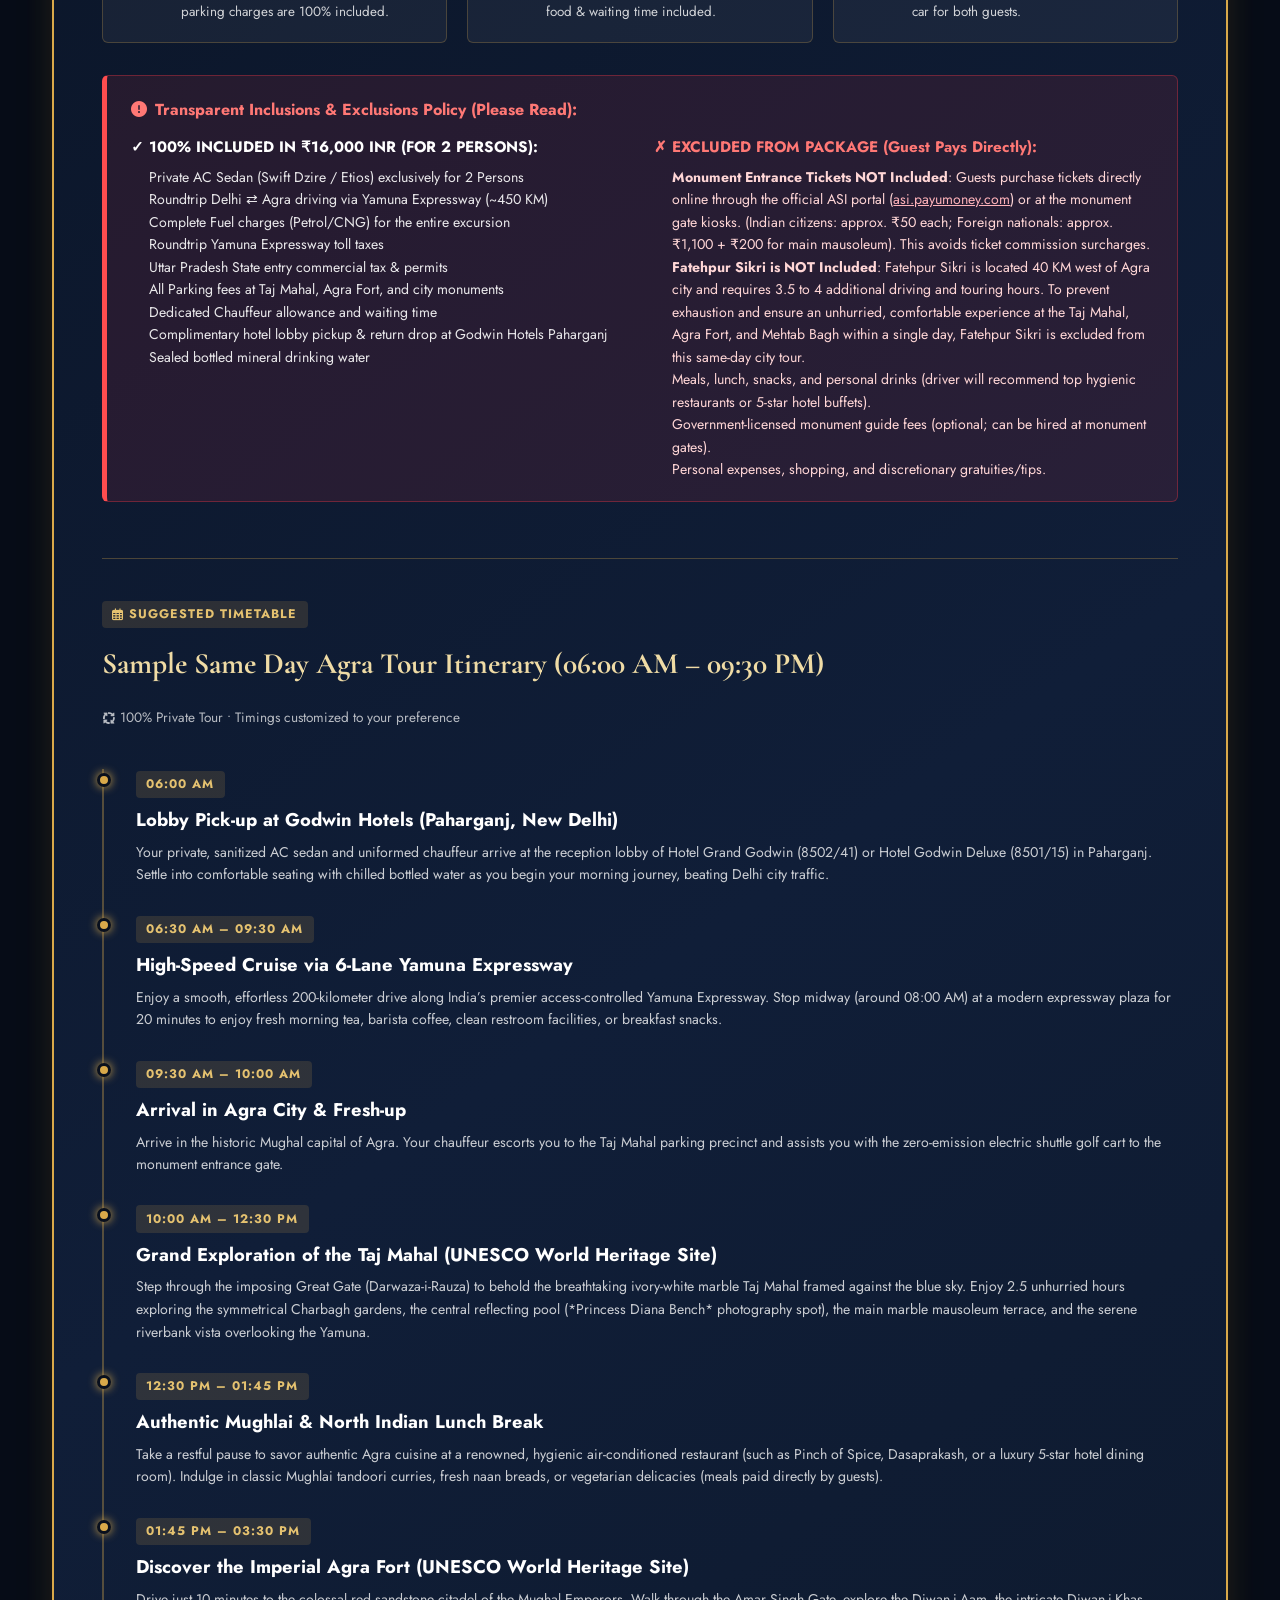
==== commit ea4a93c0: "feat: enhance and deploy Hotel Grand Godwin exterior responsive images (AVIF/WebP/JPG) across all te" ====
--- a/delhi-sightseeing/index.html
+++ b/delhi-sightseeing/index.html
@@ -2072,7 +2072,19 @@
           
           <!-- Grand Godwin Card -->
           <div style="background:rgba(255,255,255,0.05);border:1px solid rgba(217,169,74,0.3);border-radius:var(--radius-md);overflow:hidden;display:flex;flex-direction:column;">
-            <img src="../assets/images/room_grand.jpg" alt="Hotel Grand Godwin Luxury Room" loading="lazy" decoding="async" style="height:190px;width:100%;object-fit:cover;">
+            <picture style="display:block;height:190px;width:100%;overflow:hidden;">
+              <source type="image/avif"
+                      srcset="../assets/images/hotel_grand_godwin_exterior_16x9_480.avif 480w, ../assets/images/hotel_grand_godwin_exterior_16x9_800.avif 800w"
+                      sizes="(max-width: 600px) 100vw, 400px">
+              <source type="image/webp"
+                      srcset="../assets/images/hotel_grand_godwin_exterior_16x9_480.webp 480w, ../assets/images/hotel_grand_godwin_exterior_16x9_800.webp 800w"
+                      sizes="(max-width: 600px) 100vw, 400px">
+              <img src="../assets/images/hotel_grand_godwin_exterior_16x9_480.jpg"
+                   srcset="../assets/images/hotel_grand_godwin_exterior_16x9_480.jpg 480w, ../assets/images/hotel_grand_godwin_exterior_16x9_800.jpg 800w"
+                   sizes="(max-width: 600px) 100vw, 400px"
+                   alt="Hotel Grand Godwin exterior facade illuminated at dusk with neon sign and Cafe Brownie in Paharganj New Delhi"
+                   loading="lazy" decoding="async" width="480" height="270" style="height:190px;width:100%;object-fit:cover;display:block;">
+            </picture>
             <div style="padding:1.5rem;flex-grow:1;display:flex;flex-direction:column;">
               <span style="font-size:0.75rem;background:rgba(217,169,74,0.2);color:var(--gold-300);padding:0.15rem 0.5rem;border-radius:4px;font-weight:700;display:inline-block;margin-bottom:0.5rem;width:fit-content;">39 ROOMS &bull; PAHARGANJ</span>
               <h4 style="font-family:var(--font-display);font-size:1.4rem;color:#fff;margin-bottom:0.5rem;">Hotel Grand Godwin</h4>
--- a/assets/css/style.css
+++ b/assets/css/style.css
@@ -1613,3 +1613,61 @@
    ANSWER-SECTION / FACTS TABLE section override
 ───────────────────────────────────────── */
 .facts-section .section-header-center { text-align: left; }
+
+/* ─────────────────────────────────────────
+   STANDARDIZED RESPONSIVE IMAGE SYSTEM (<picture> & <img>)
+   Multi-Device Adaptability, Modern Next-Gen Formats (AVIF/WebP),
+   Fluid Aspect Ratios & Container Adaptations
+───────────────────────────────────────── */
+.responsive-picture {
+  display: block;
+  position: relative;
+  width: 100%;
+  overflow: hidden;
+}
+
+.responsive-picture img,
+.img-fluid-cover {
+  display: block;
+  width: 100%;
+  height: 100%;
+  object-fit: cover;
+  object-position: center;
+  transition: transform 0.4s var(--ease-out, ease-out), filter 0.3s ease;
+}
+
+/* Aspect Ratio Utilities */
+.ratio-16-9 { aspect-ratio: 16 / 9; }
+.ratio-4-3  { aspect-ratio: 4 / 3; }
+.ratio-1-1  { aspect-ratio: 1 / 1; }
+.ratio-3-2  { aspect-ratio: 3 / 2; }
+.ratio-21-9 { aspect-ratio: 21 / 9; }
+
+/* Image Card Hover Zoom Effect */
+.img-hover-zoom:hover img,
+.hotel-card:hover .responsive-picture img {
+  transform: scale(1.04);
+}
+
+/* Rounded Corners Variants */
+.img-rounded-sm { border-radius: var(--radius-sm, 6px); }
+.img-rounded-md { border-radius: var(--radius-md, 10px); }
+.img-rounded-lg { border-radius: var(--radius-lg, 16px); }
+.img-rounded-xl { border-radius: var(--radius-xl, 24px); }
+
+/* Semantic Figure with Captions for AI & Accessibility */
+figure.semantic-figure {
+  margin: 0;
+  position: relative;
+  display: flex;
+  flex-direction: column;
+}
+figure.semantic-figure figcaption {
+  font-size: 0.8rem;
+  color: var(--text-muted, #718096);
+  padding: 0.5rem 0.2rem;
+  line-height: 1.4;
+}
+figure.semantic-figure figcaption strong {
+  color: var(--navy-900, #0a1128);
+}
--- a/assets/css/hotel-page.css
+++ b/assets/css/hotel-page.css
@@ -266,10 +266,35 @@
   display: flex;
   align-items: center;
   padding: 8rem 0 5rem;
-  background: linear-gradient(135deg, rgba(8, 15, 29, 0.94) 0%, rgba(13, 24, 41, 0.85) 50%, rgba(4, 8, 15, 0.96) 100%),
-              url('../images/hero_lobby.jpg') center/cover no-repeat;
+  background: linear-gradient(135deg, rgba(8, 15, 29, 0.92) 0%, rgba(13, 24, 41, 0.84) 50%, rgba(4, 8, 15, 0.95) 100%),
+              url('../images/hotel_grand_godwin_exterior_16x9_1200.jpg') center/cover no-repeat;
+  background-image: linear-gradient(135deg, rgba(8, 15, 29, 0.92) 0%, rgba(13, 24, 41, 0.84) 50%, rgba(4, 8, 15, 0.95) 100%),
+                    -webkit-image-set(
+                      url('../images/hotel_grand_godwin_exterior_16x9_1200.avif') type('image/avif'),
+                      url('../images/hotel_grand_godwin_exterior_16x9_1200.webp') type('image/webp'),
+                      url('../images/hotel_grand_godwin_exterior_16x9_1200.jpg') type('image/jpeg')
+                    );
+  background-image: linear-gradient(135deg, rgba(8, 15, 29, 0.92) 0%, rgba(13, 24, 41, 0.84) 50%, rgba(4, 8, 15, 0.95) 100%),
+                    image-set(
+                      url('../images/hotel_grand_godwin_exterior_16x9_1200.avif') type('image/avif'),
+                      url('../images/hotel_grand_godwin_exterior_16x9_1200.webp') type('image/webp'),
+                      url('../images/hotel_grand_godwin_exterior_16x9_1200.jpg') type('image/jpeg')
+                    );
   color: var(--white);
   overflow: hidden;
+}
+
+@media (max-width: 768px) {
+  .grand-hero {
+    background: linear-gradient(135deg, rgba(8, 15, 29, 0.93) 0%, rgba(13, 24, 41, 0.86) 60%, rgba(4, 8, 15, 0.96) 100%),
+                url('../images/hotel_grand_godwin_exterior_16x9_800.jpg') center/cover no-repeat;
+    background-image: linear-gradient(135deg, rgba(8, 15, 29, 0.93) 0%, rgba(13, 24, 41, 0.86) 60%, rgba(4, 8, 15, 0.96) 100%),
+                      image-set(
+                        url('../images/hotel_grand_godwin_exterior_16x9_800.avif') type('image/avif'),
+                        url('../images/hotel_grand_godwin_exterior_16x9_800.webp') type('image/webp'),
+                        url('../images/hotel_grand_godwin_exterior_16x9_800.jpg') type('image/jpeg')
+                      );
+  }
 }
 
 .grand-hero::after {
--- a/assets/css/mobile-optimize.css
+++ b/assets/css/mobile-optimize.css
@@ -76,7 +76,17 @@
 }
 
 .about-body, .about-intro, .hotel-card-desc, .pillar-desc, .review-text,
-.sight-card-desc, .faq-answer-inner, .section-lead {
+.sight-card-desc, .faq-answer-inner {
+  color: #1e293b !important;
+  line-height: 1.7;
+}
+
+/* Light section leads specifically */
+.about-section .section-lead,
+.hotels-section .section-lead,
+.facts-section .section-lead,
+.reviews-section .section-lead,
+.faq-section .section-lead {
   color: #1e293b !important;
   line-height: 1.7;
 }
@@ -97,9 +107,15 @@
 
 .hero-desc, .grand-hero p, .sight-hero .hero-lead,
 .rooms-section .room-desc, .dining-section .dining-feat-desc,
-.rooftop-card-desc, #agra-tour p, #places p {
-  color: #f1f5f9 !important;
-  opacity: 0.95;
+.rooftop-card-desc, #agra-tour p, #places p,
+.rooms-section .section-lead,
+.dining-section .section-lead,
+.rooftop-section .section-lead,
+.rooms-section p,
+.dining-section p,
+.rooftop-section p {
+  color: #e2e8f0 !important;
+  opacity: 1 !important;
   line-height: 1.7;
 }
 
@@ -125,23 +141,50 @@
   opacity: 1;
 }
 
-/* ── 3. ELIMINATE HORIZONTAL OVERFLOW & UNWANTED WOBBLE ── */
+/* ── 3. ELIMINATE HORIZONTAL OVERFLOW & SAFE BOX SIZING ── */
 html, body {
   overflow-x: hidden;
   max-width: 100vw;
   scroll-behavior: smooth;
 }
 
-.container, .container-wide, section, footer, header, main,
-.hero-content-wrap, .hotels-duo, .rooms-grid, .dining-grid,
-.facts-table-wrap, .quick-jump-nav {
-  max-width: 100% !important;
+*, *::before, *::after {
   box-sizing: border-box;
 }
 
+/* On Desktop: Maintain elegant, centered, boutique luxury container widths */
+.container {
+  width: 100%;
+  max-width: 1180px;
+  margin-left: auto;
+  margin-right: auto;
+  padding-left: 1.5rem;
+  padding-right: 1.5rem;
+}
+
+.container-wide {
+  width: 100%;
+  max-width: 1240px;
+  margin-left: auto;
+  margin-right: auto;
+  padding-left: 2rem;
+  padding-right: 2rem;
+}
+
+.hero-content {
+  max-width: 760px;
+}
+
 /* ── 4. RESPONSIVE REFINEMENT: TABLETS & MOBILE (<= 768px) ── */
 
 @media (max-width: 768px) {
+
+  /* Mobile container width */
+  .container, .container-wide {
+    max-width: 100% !important;
+    padding-left: 1.25rem !important;
+    padding-right: 1.25rem !important;
+  }
 
   /* ── Reduce Bloated Blank Section Padding ("Faltu ki scrolling") ── */
   .about-section, .hotels-section, .rooms-section, .facts-section,
